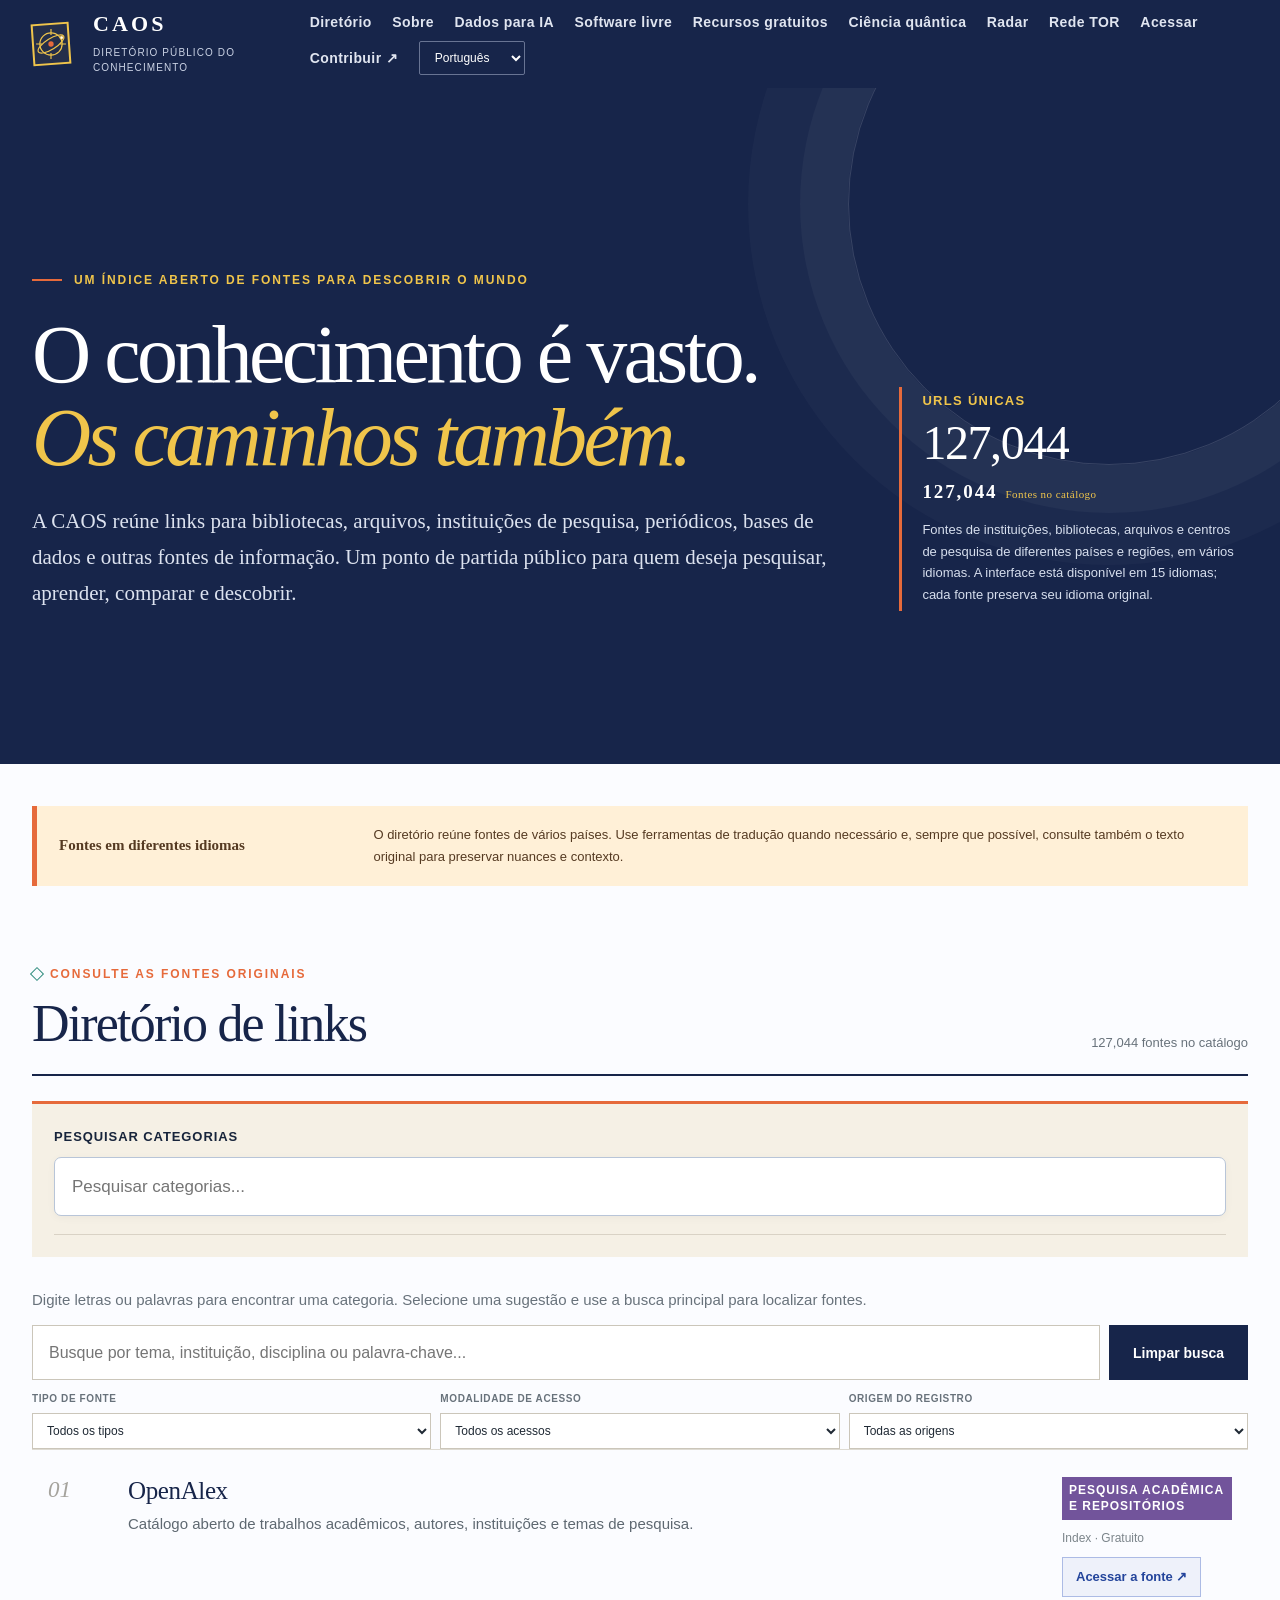
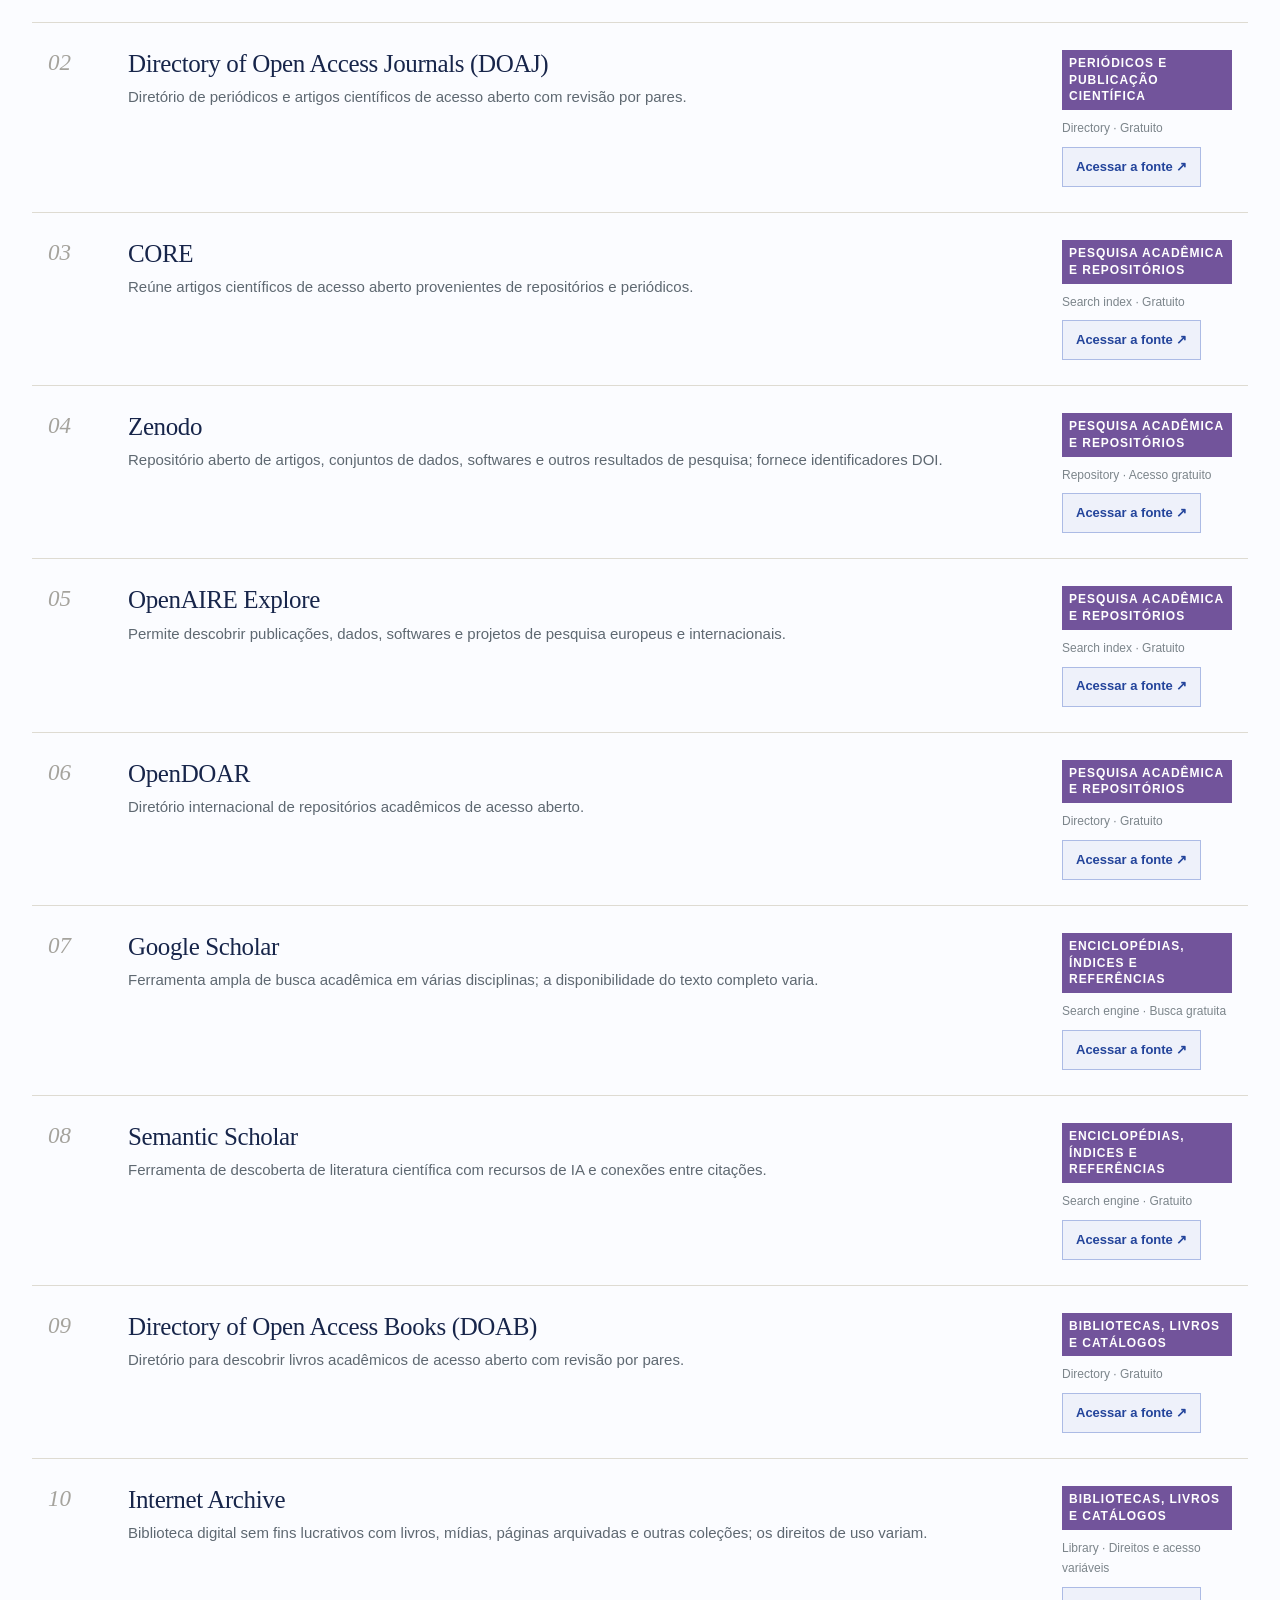
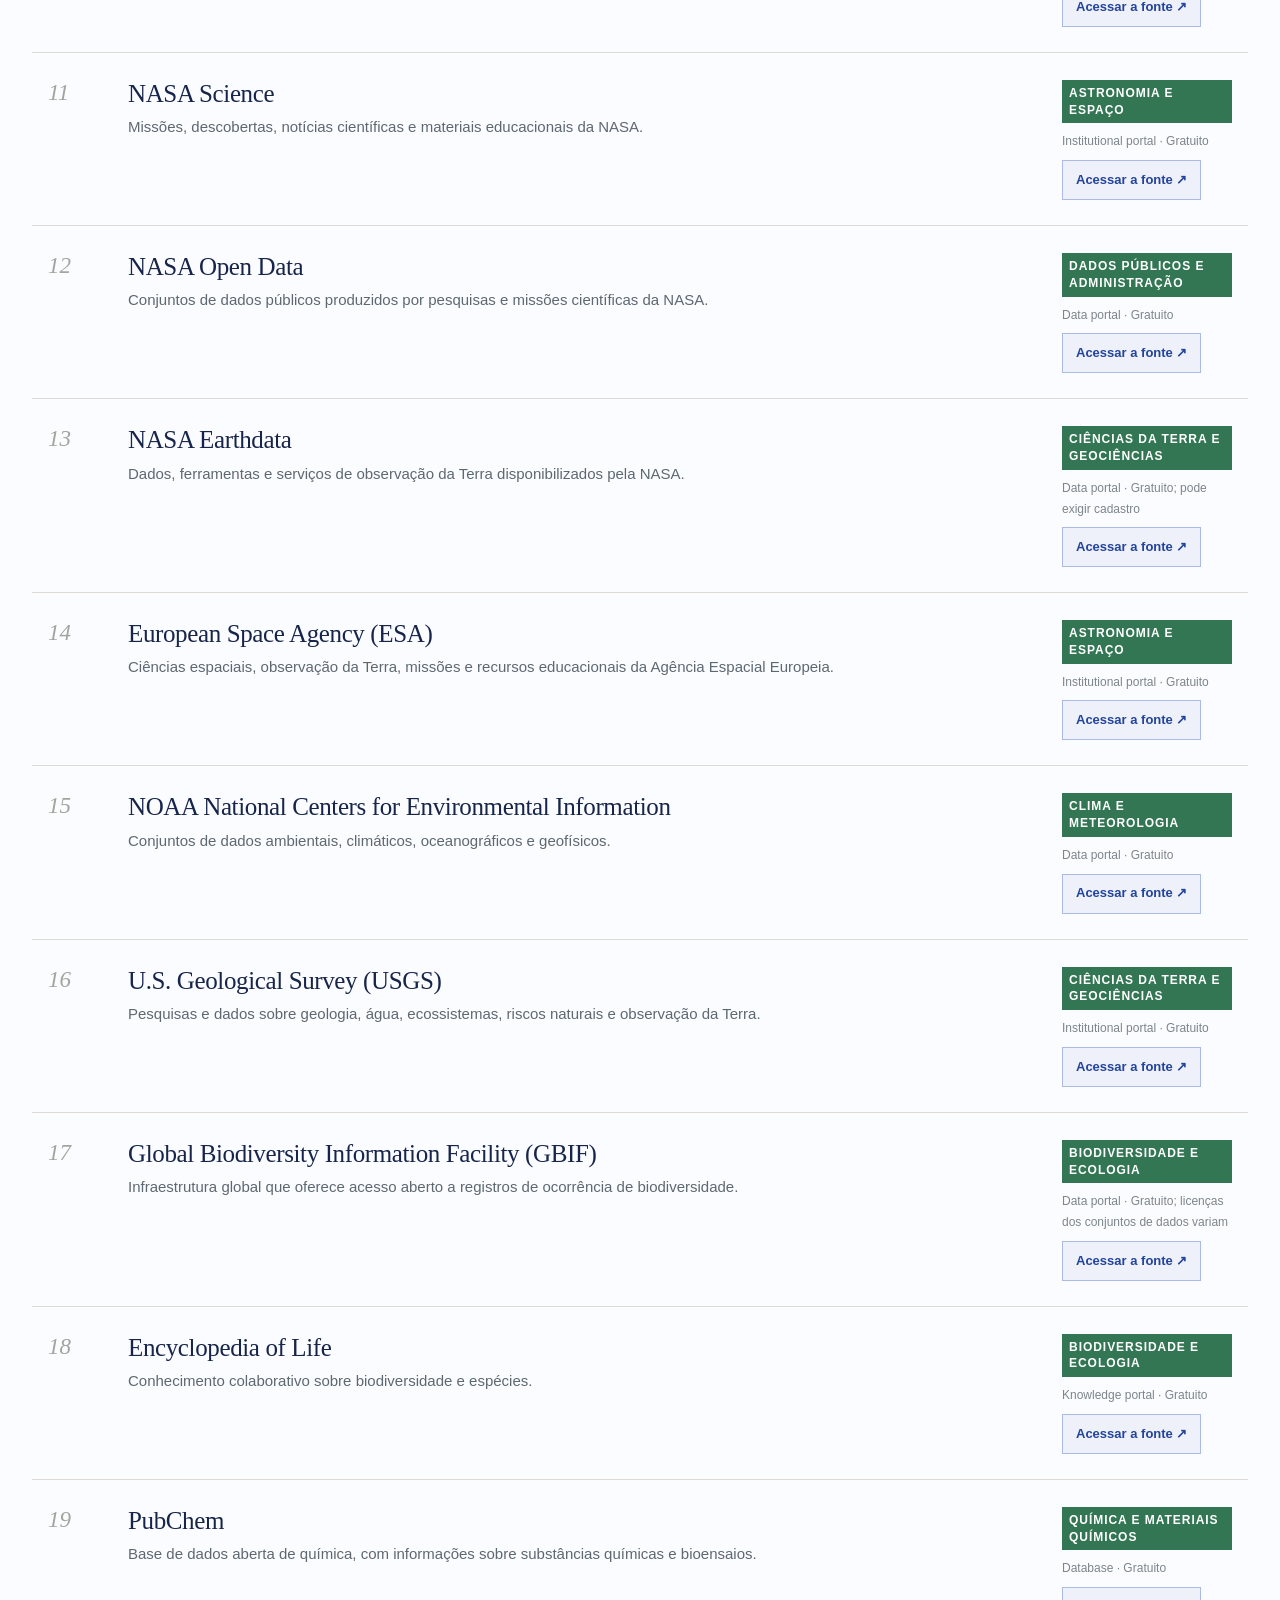
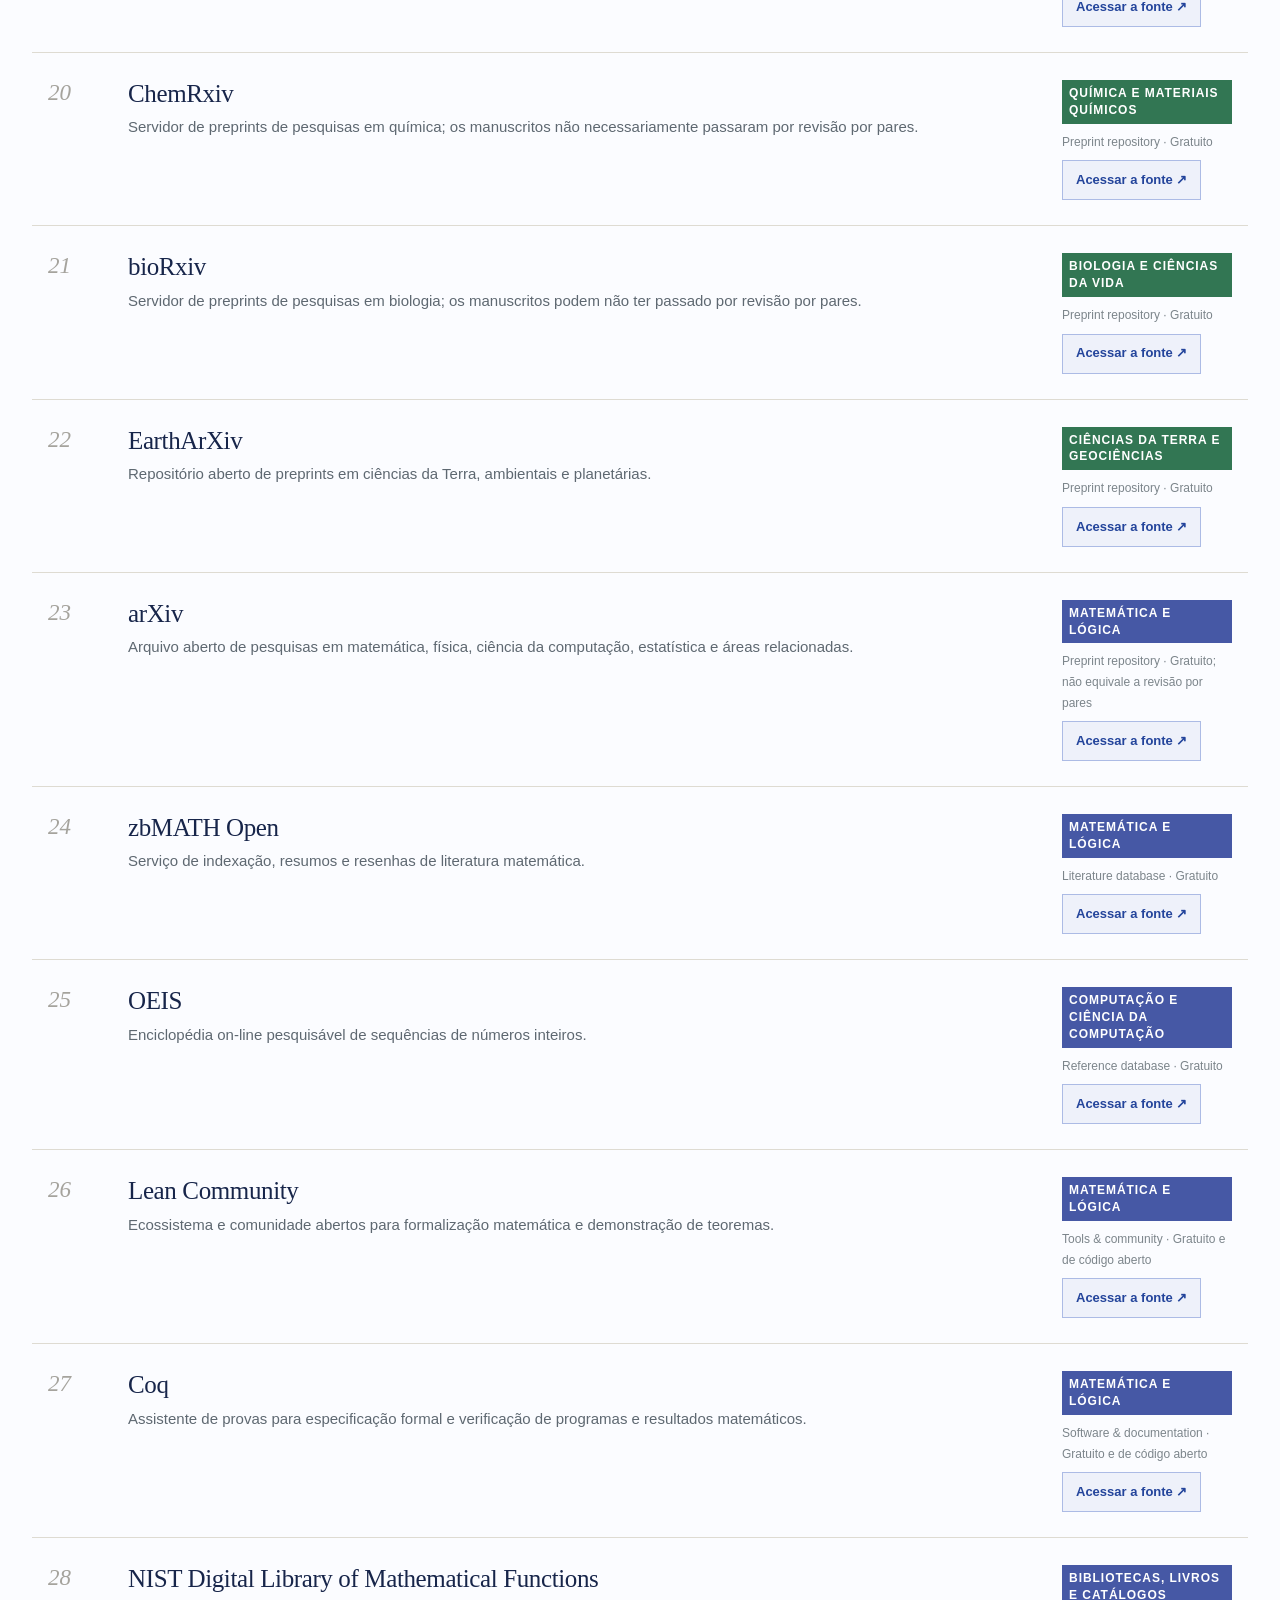
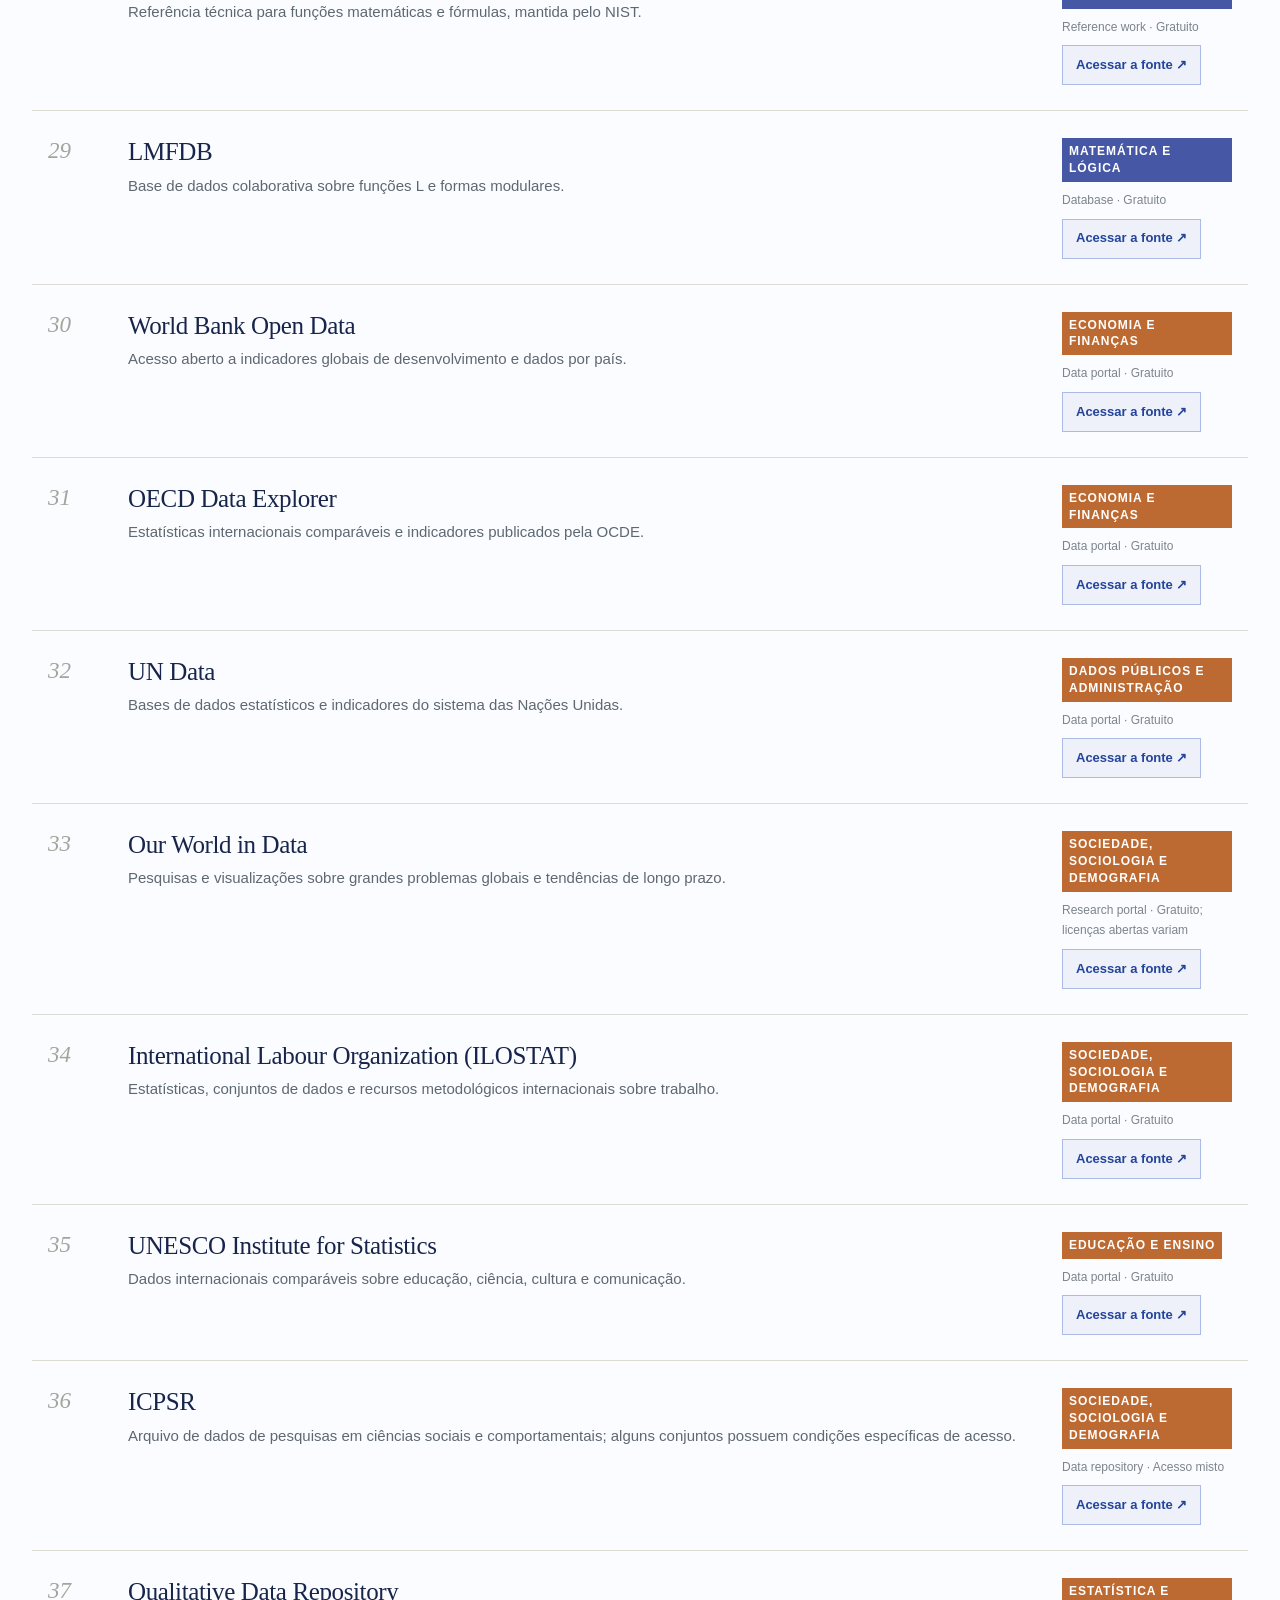
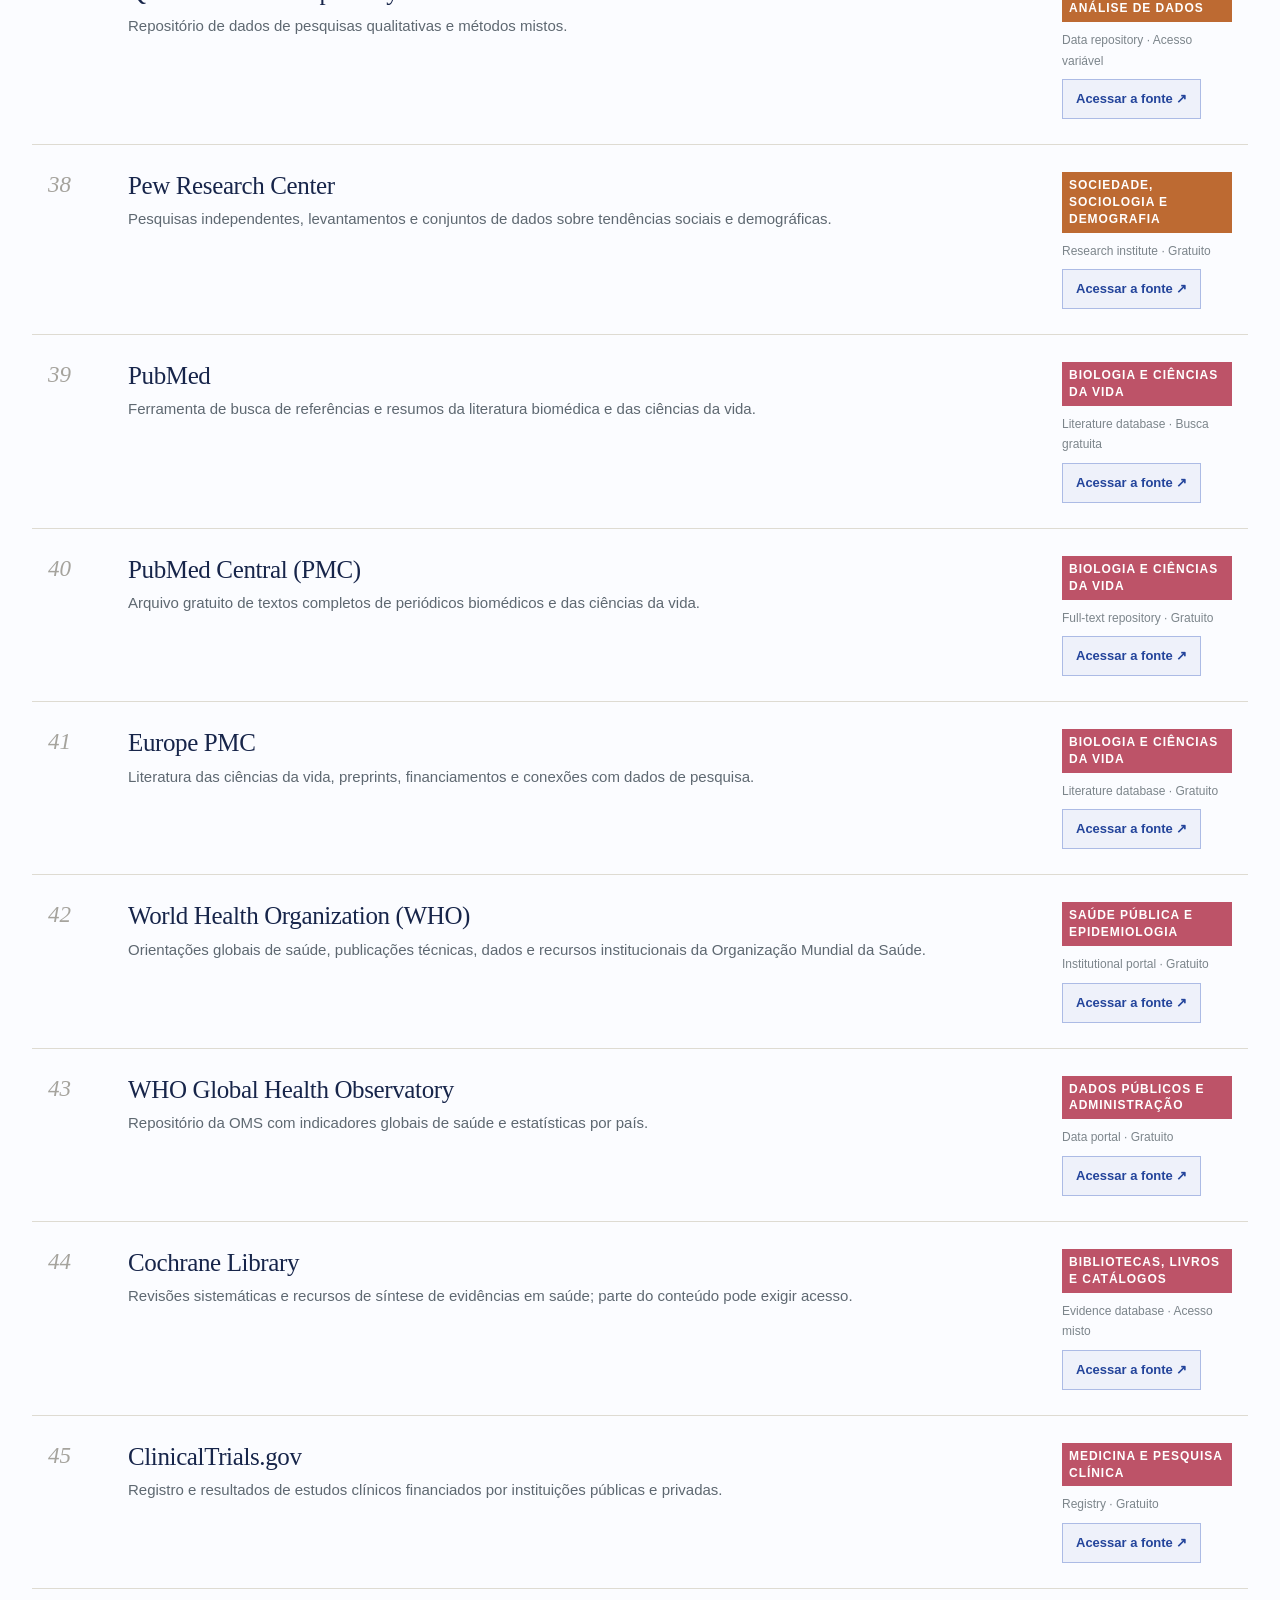
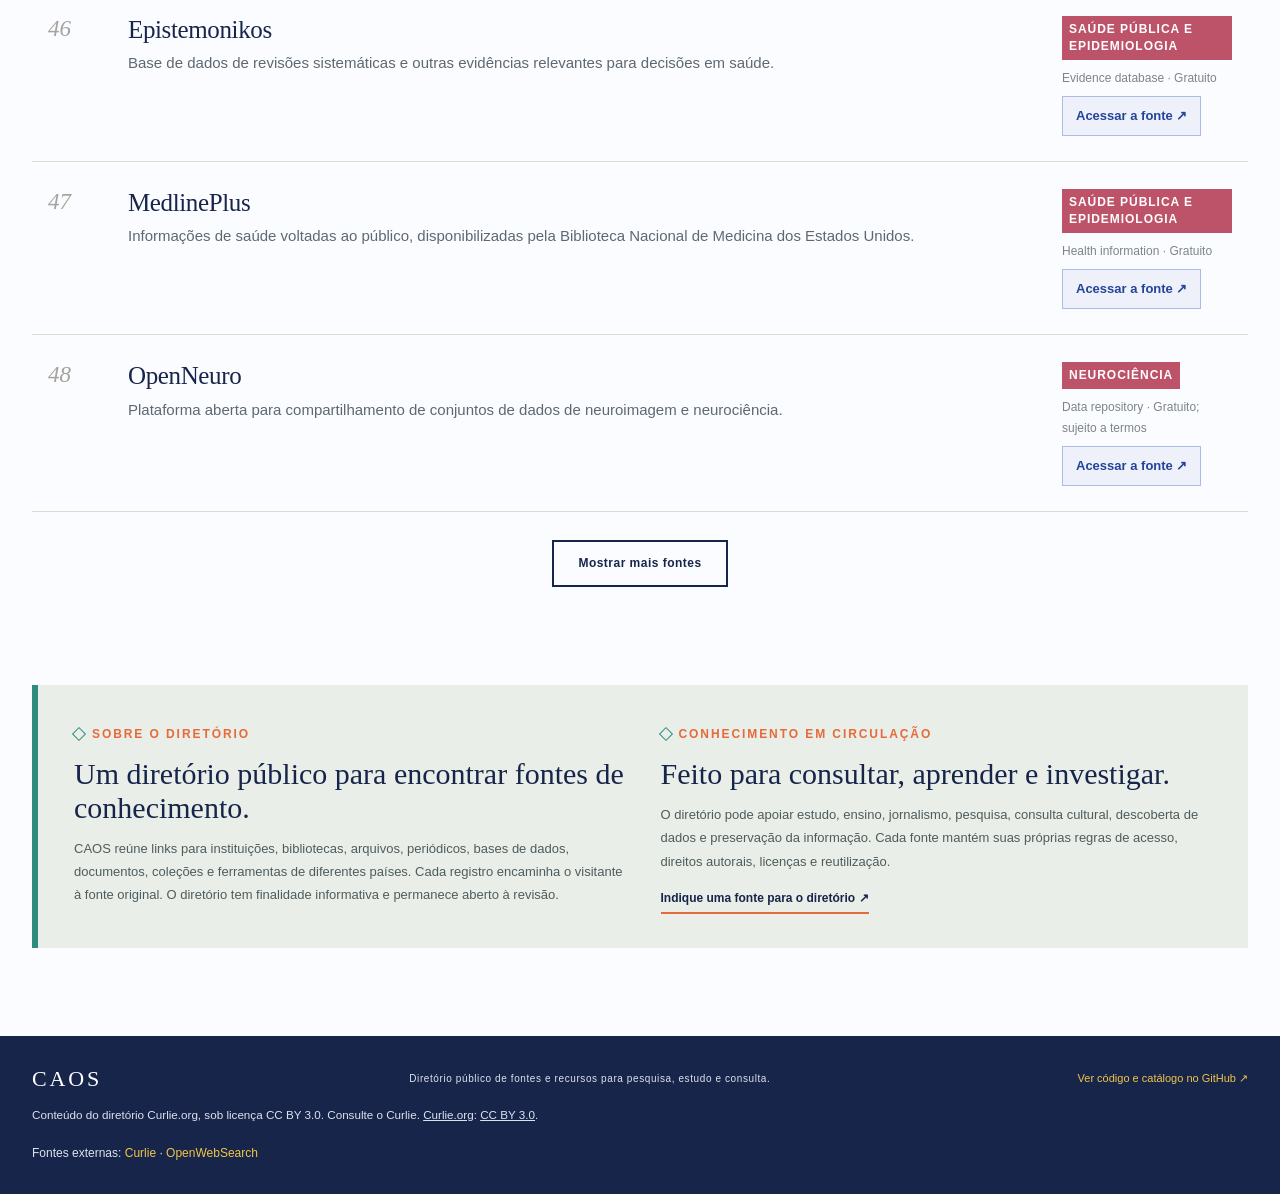
==== index.html @ accb5d11 "feat: display dynamic catalogue source count" ====
<!doctype html>
<html lang="pt-BR">
<head>
<meta charset="utf-8"><meta name="viewport" content="width=device-width,initial-scale=1">
<meta name="theme-color" content="#17254a">
<meta name="description" content="CAOS, diretório público de links para bibliotecas, arquivos, dados, pesquisas e fontes de conhecimento de todo o mundo.">
<title>CAOS, Diretório Internacional de Links</title>
<style>
:root{--navy:#17254a;--blue:#3158bd;--blue2:#5278df;--paper:#fffdf8;--cream:#f5f0e5;--ink:#202a35;--muted:#68727b;--line:#dedbd2;--orange:#e66a3b;--yellow:#f0c54b;--teal:#2e8b7d;--purple:#7661ad;--rose:#c45165;--green:#4e855e;--shadow:0 12px 32px rgba(23,37,74,.12)}
*{box-sizing:border-box}html{scroll-behavior:smooth;scroll-padding-top:88px}body{margin:0;background:var(--paper);color:var(--ink);font:16px/1.6 "Avenir Next",Avenir,"Segoe UI",sans-serif}a{color:inherit}button,input,select{font:inherit}.wrap{width:min(1220px,calc(100% - 56px));margin:auto}
.topbar{background:var(--navy);color:#fff}.topinner{min-height:76px;display:flex;align-items:center;justify-content:space-between;gap:26px}.brand{display:flex;align-items:center;gap:23px;text-decoration:none;color:white}.brandmark{width:42px;height:42px;display:grid;place-items:center;border:2px solid var(--yellow);transform:rotate(-4deg);background:rgba(240,197,75,.06)}.brandmark img{width:34px;height:34px;display:block;transform:rotate(4deg)}.brandname,.brandline{display:block}.brandname{font:700 22px/1 Georgia,serif;letter-spacing:.14em}.brandline{font-size:10px;letter-spacing:.11em;text-transform:uppercase;color:#cbd3e5;margin-top:10px}.nav{display:flex;align-items:center;gap:25px}.nav a{font-size:12px;text-decoration:none;color:#e0e5f0;letter-spacing:.03em}.nav a:hover{color:var(--yellow)}.lang{background:transparent;color:#fff;border:1px solid #687493;padding:8px 11px;font-size:12px;border-radius:2px}.lang option{color:#222}
.hero{background:var(--navy);color:#fff;position:relative;overflow:hidden}.hero:after{content:"";position:absolute;right:-90px;top:-145px;width:520px;height:520px;border:1px solid rgba(255,255,255,.14);border-radius:50%;box-shadow:0 0 0 48px rgba(255,255,255,.035),0 0 0 100px rgba(255,255,255,.025);pointer-events:none}.hero-inner{position:relative;z-index:1;padding:82px 0 76px;display:grid;grid-template-columns:minmax(0,1.4fr) minmax(250px,.6fr);gap:54px;align-items:end}.eyebrow{font-size:11px;letter-spacing:.19em;text-transform:uppercase;font-weight:700;color:var(--yellow);display:flex;align-items:center;gap:12px}.eyebrow:before{content:"";height:2px;width:30px;background:var(--orange)}h1{font:400 clamp(48px,7vw,88px)/.98 Georgia,"Times New Roman",serif;letter-spacing:-.055em;margin:22px 0 23px;max-width:790px}h1 em{color:var(--yellow);font-style:italic}.intro{font:18px/1.75 Georgia,"Times New Roman",serif;color:#dce2ef;max-width:710px;margin:0}.hero-note{border-left:3px solid var(--orange);padding:6px 0 6px 20px;color:#d6deed;font:14px/1.7 Georgia,serif;max-width:310px}.hero-note strong{display:block;color:var(--yellow);font:700 13px/1.3 "Avenir Next",sans-serif;letter-spacing:.1em;text-transform:uppercase;margin-bottom:8px}.hero-note span{font-size:30px;display:block;color:#fff;font-family:Georgia,serif;margin-bottom:2px}.hero-note .catalogue-metric{margin:12px 0 8px;display:flex;align-items:baseline;gap:8px;flex-wrap:wrap}.hero-note .catalogue-metric strong{font:700 19px/1.2 Georgia,serif;color:#fff}.hero-note .catalogue-metric small{font-size:11px;color:#f0c54b;letter-spacing:.04em}
.translation-notice{margin:0 0 12px;padding:18px 22px;background:#fff0d7;border-left:5px solid var(--orange);color:#553a22;display:grid;grid-template-columns:minmax(180px,.35fr) 1fr;gap:16px;align-items:center}.translation-notice strong{font:700 15px/1.3 Georgia,serif}.translation-notice p{margin:0;font-size:13px;line-height:1.7}@media(max-width:600px){.category-panel-inner{columns:1}.topic-button{font-size:14px;padding:9px 8px}.translation-notice{grid-template-columns:1fr;gap:6px;padding:15px}}
main{padding:0 0 72px}.introline{padding:57px 0 27px;display:flex;align-items:end;justify-content:space-between;gap:25px}.sectionlabel{color:var(--orange);font-size:10px;letter-spacing:.18em;font-weight:800;text-transform:uppercase;display:inline-flex;align-items:center;gap:8px}.sectionlabel:before{content:"";width:8px;height:8px;border:1.5px solid var(--teal);transform:rotate(45deg);display:inline-block}.sectiontitle{font:400 clamp(31px,4vw,44px)/1.08 Georgia,serif;letter-spacing:-.035em;margin:8px 0 0;color:var(--navy)}.sectioncopy{max-width:450px;color:var(--muted);font-size:13px;margin:0}
.domain-grid{display:none}.domain{min-height:152px;padding:20px 22px 19px;position:relative;overflow:hidden;text-decoration:none;color:#fff;display:flex;flex-direction:column;justify-content:space-between;transition:transform .2s,box-shadow .2s}.domain:hover{transform:translateY(-4px);box-shadow:var(--shadow)}.domain:after{content:attr(data-number);position:absolute;right:14px;bottom:-35px;font:italic 118px/.9 Georgia,serif;color:rgba(255,255,255,.12);pointer-events:none}.domain[data-domain=natural]{background:#327653}.domain[data-domain=formal]{background:#4658a5}.domain[data-domain=social]{background:#bd6a32}.domain[data-domain=health]{background:#bd5368}.domain[data-domain=engineering]{background:#287e9d}.domain[data-domain=cross]{background:#72549b}.domain-top{font-size:10px;font-weight:800;letter-spacing:.15em;opacity:.82}.domain strong{display:block;font:400 23px/1.16 Georgia,serif;max-width:270px;position:relative;z-index:1;overflow-wrap:anywhere;margin:0 0 9px}.domain small{display:block;font:11px/1.55 "Avenir Next",Avenir,"Segoe UI",sans-serif;opacity:.94;max-width:280px;position:relative;z-index:1;margin:0;overflow-wrap:anywhere}
.directory-head{margin-top:73px;padding:0 0 19px;border-bottom:2px solid var(--navy);display:flex;align-items:end;justify-content:space-between;gap:20px}.directory-head .sectiontitle{margin-bottom:2px}.directory-meta{color:var(--muted);font-size:12px;white-space:nowrap}.searchbox{margin:21px 0 26px;padding:17px 18px 14px;background:var(--cream);border-top:3px solid var(--orange)}.search-guide{margin:13px 0 12px;color:var(--muted);font-size:12px;line-height:1.6}.searchrow{display:grid;grid-template-columns:1fr auto;gap:9px}.searchrow input{width:100%;border:1px solid #cbc6ba;background:#fff;padding:13px 15px;outline:none;font-size:14px;border-radius:0}.searchrow input:focus{border-color:var(--blue);box-shadow:0 0 0 2px rgba(49,88,189,.13)}.searchrow button{border:0;background:var(--navy);color:white;padding:0 21px;font-size:12px;font-weight:700;cursor:pointer}.searchrow button:hover{background:var(--blue)}.category-control{margin-top:0;border-top:0;border-bottom:1px solid #d9d2c5;padding-bottom:8px}.category-toggle{width:100%;display:flex;align-items:center;justify-content:space-between;gap:14px;padding:12px 3px 10px;border:0;background:transparent;color:var(--navy);text-align:left;cursor:pointer}.category-toggle b{display:block;font:700 13px/1.35 "Avenir Next",sans-serif}.category-toggle small{display:block;color:var(--muted);font-size:10px;margin-top:3px}.category-chevron{font-size:23px;line-height:1;transition:transform .22s}.category-toggle[aria-expanded="true"] .category-chevron{transform:rotate(180deg)}.category-panel{display:grid;grid-template-rows:0fr;opacity:0;transition:grid-template-rows .28s ease,opacity .2s ease}.category-panel.open{grid-template-rows:1fr;opacity:1}.category-panel-inner{overflow:hidden;display:block;columns:4;column-gap:18px;padding:0 2px}.topic-all{border-bottom:1px solid #d8dce5;margin-bottom:5px;padding-bottom:10px;font-weight:800}.topic-button{display:flex;align-items:center;justify-content:space-between;gap:8px;width:100%;padding:8px 9px;margin:0 0 4px;border:0;background:transparent;color:#48515d;text-align:left;font-size:14px;line-height:1.4;cursor:pointer;border-radius:2px;break-inside:avoid}.topic-button:hover,.topic-button.active{background:#e4e9f6;color:#1f3f91}.topic-button .topic-count{font-size:11px;color:#8b9299;white-space:nowrap}.topic-button.active .topic-count{color:#3158bd}.category-panel.open .category-panel-inner{padding:10px 2px 16px}.search-match{background:#ffe08a;color:#222;border-radius:2px;padding:0 .05em;font-weight:800}.selected-category-card{margin:0 0 14px;padding:15px 18px;background:#e9edf8;border-left:4px solid var(--blue);color:var(--navy)}.selected-category-card strong{display:block;font:400 21px/1.2 Georgia,serif}.selected-category-card span{display:block;margin-top:4px;color:#59677f;font-size:11px}.resource-list{border-top:1px solid var(--line)}.resource{display:grid;grid-template-columns:52px minmax(0,1fr) 150px;gap:18px;align-items:start;padding:19px 10px;border-bottom:1px solid var(--line);transition:background .15s}.resource:hover{background:#f8f4eb}.resource-index{font:italic 20px/1 Georgia,serif;color:#a5a39d;padding-top:3px}.resource-main{min-width:0}.resource h3{font:400 21px/1.2 Georgia,serif;letter-spacing:-.015em;margin:0 0 5px;color:var(--navy)}.resource p{font-size:12px;line-height:1.65;color:#5e6871;margin:0;max-width:770px}.resource-meta{display:flex;flex-direction:column;align-items:flex-start;gap:8px;padding-top:2px}.category-tag{font-size:9px;line-height:1.4;text-transform:uppercase;letter-spacing:.08em;font-weight:800;padding:5px 7px;color:#fff;background:var(--blue)}.resource[data-category=natural] .category-tag{background:#327653}.resource[data-category=formal] .category-tag{background:#4658a5}.resource[data-category=social] .category-tag{background:#bd6a32}.resource[data-category=health] .category-tag{background:#bd5368}.resource[data-category=engineering] .category-tag{background:#287e9d}.resource[data-category=cross] .category-tag{background:#72549b}.resource-type{font-size:10px;color:#7c858b}.resource-link{display:inline-flex;align-items:center;justify-content:center;min-height:30px;width:max-content;max-width:100%;padding:6px 10px;border:1px solid rgba(49,88,189,.35);background:#eef1fa;color:#23449b;font-size:11px;line-height:1.25;font-weight:800;text-decoration:none;white-space:normal;position:relative;z-index:2}.resource-link:hover,.resource-link:focus-visible{background:var(--navy);border-color:var(--navy);color:#fff;text-decoration:none;outline:2px solid rgba(49,88,189,.22);outline-offset:2px}.empty{padding:50px 20px;text-align:center;background:var(--cream);color:var(--muted);font:18px Georgia,serif}.more-wrap{text-align:center;padding:28px 0}.more{border:2px solid var(--navy);background:transparent;color:var(--navy);padding:11px 24px;font-size:12px;font-weight:800;letter-spacing:.04em;cursor:pointer}.more:hover{background:var(--navy);color:white}
.about{margin-top:70px;background:#e9eee8;display:grid;grid-template-columns:1fr 1fr;gap:35px;padding:34px 36px;border-left:6px solid var(--teal)}.about h2{font:400 30px/1.12 Georgia,serif;color:var(--navy);margin:9px 0 12px}.about p{font-size:13px;line-height:1.8;color:#4f5c5d;margin:0}.about .accent{color:var(--orange);font-weight:800}.contribute{display:inline-block;margin-top:15px;color:var(--navy);font-size:12px;font-weight:800;text-decoration:none;border-bottom:2px solid var(--orange);padding-bottom:3px}.contribute:hover{color:var(--orange)}
footer{background:var(--navy);color:#dce2ed;padding:27px 0 34px}.foot{display:flex;justify-content:space-between;gap:20px;flex-wrap:wrap;align-items:center}.footbrand{font:22px Georgia,serif;letter-spacing:.13em;color:white}.foot small{font-size:10px;letter-spacing:.06em}.foot a{color:var(--yellow);font-size:11px;text-decoration:none}
@media(max-width:850px){.category-panel-inner{columns:2;column-gap:14px}.topinner{flex-wrap:wrap;padding:12px 0;gap:12px}.nav{width:100%;justify-content:space-between;gap:10px}.nav a{font-size:11px}.hero-inner{grid-template-columns:1fr;gap:25px;padding:65px 0}.hero-note{max-width:500px}.domain-grid{grid-template-columns:repeat(2,1fr)}.resource{grid-template-columns:38px minmax(0,1fr) 125px;gap:12px}}
@media(max-width:600px){.wrap{width:calc(100% - 32px)}.topinner{height:auto;min-height:68px;gap:10px;padding:10px 0}.brandmark{width:35px;height:35px}.brandname{font-size:19px}.brandline{font-size:8px}.nav{width:100%;gap:7px;flex-wrap:wrap;justify-content:space-between}.nav a{display:inline;font-size:10px}.lang{padding:7px 8px;font-size:11px}.hero-inner{padding:54px 0 52px}.hero:after{right:-240px;top:-100px}.intro{font-size:16px}.hero-note{font-size:13px}.introline{padding:42px 0 20px;display:block}.sectioncopy{margin-top:10px}.domain-grid{grid-template-columns:1fr 1fr;gap:8px}.domain{min-height:143px;padding:15px 13px}.domain strong{font-size:19px}.domain strong{font-size:19px}.domain small{font-size:10px;line-height:1.5}.domain:after{font-size:88px;right:6px}.directory-head{margin-top:53px;display:block}.directory-meta{margin-top:7px}.searchbox{padding:12px}.searchrow{grid-template-columns:1fr}.searchrow button{padding:11px}.filters{gap:6px}.filter{font-size:10px;padding:6px 9px}.resource{grid-template-columns:27px 1fr;gap:10px;padding:17px 2px}.resource-index{font-size:17px}.resource h3{font-size:19px}.resource p{font-size:12px}.resource-meta{grid-column:2;flex-direction:row;align-items:center;flex-wrap:wrap;gap:8px 10px;padding-top:4px}.resource-link{margin-left:auto}.about{grid-template-columns:1fr;padding:23px 20px;gap:27px;margin-top:50px}.about h2{font-size:26px}.foot{display:block}.foot small{display:block;margin:8px 0}.foot a{display:inline-block;margin-top:9px}}
@media(prefers-reduced-motion:reduce){html{scroll-behavior:auto}*,*:before,*:after{transition:none!important}}
.category-search-label{display:block;margin:4px 0 6px;color:var(--muted);font-size:11px;font-weight:800;letter-spacing:.07em;text-transform:uppercase}
.category-search-input{display:block;width:100%;margin:0 0 10px;border:1px solid #cbc6ba;background:#fff;padding:10px 12px;font-size:13px;outline:none}
.category-search-input:focus{border-color:var(--blue);box-shadow:0 0 0 2px rgba(49,88,189,.13)}
.category-panel-inner{display:block!important;max-height:420px;overflow:auto!important;padding:0 2px}
.letter-group{border-bottom:1px solid #e1ddd4;break-inside:avoid}
.letter-group summary{display:flex;align-items:center;justify-content:space-between;gap:12px;padding:10px 11px;cursor:pointer;list-style:none;color:var(--navy);font:700 15px/1.2 Georgia,serif}
.letter-group summary::-webkit-details-marker{display:none}
.letter-group summary:after{content:"+";font:400 18px/1 sans-serif;color:var(--muted)}
.letter-group[open] summary:after{content:"−"}
.letter-group summary small{margin-left:auto;color:var(--muted);font:11px/1 sans-serif}
.letter-items{padding:0 5px 8px}
.letter-items .topic-button{font-size:13px;padding:8px 9px;margin:0 0 3px}
.category-empty{padding:16px;color:var(--muted);font-size:13px}
.search-filters{display:grid;grid-template-columns:repeat(4,minmax(0,1fr));gap:9px;margin-top:10px}
.search-filters label{display:flex;flex-direction:column;gap:5px;min-width:0}
.search-filters label span{font-size:10px;color:var(--muted);font-weight:800;letter-spacing:.06em;text-transform:uppercase}
.search-filters select{width:100%;min-width:0;padding:9px 10px;border:1px solid #cbc6ba;background:#fff;color:var(--ink);font-size:12px}
.search-filters select:focus{outline:2px solid rgba(49,88,189,.2);border-color:var(--blue)}

@media(max-width:600px){.search-filters{grid-template-columns:repeat(2,minmax(0,1fr));gap:8px}}
@media(max-width:380px){.search-filters{grid-template-columns:1fr}}


.tor-section[hidden]{display:none!important}.nav a[aria-current="page"]{color:var(--yellow);text-decoration:underline;text-underline-offset:6px}.tor-section{margin:26px 0 34px;padding:26px;border:1px solid #d8d9e4;border-radius:20px;background:linear-gradient(135deg,#f5f4fb,#fffdf8)}
.tor-head{display:flex;justify-content:space-between;align-items:flex-start;gap:18px;margin-bottom:18px}
.tor-head h2{margin:0;font-size:clamp(24px,3vw,34px);line-height:1.15;color:var(--navy)}
.tor-head p{max-width:760px;margin:8px 0 0;color:var(--muted)}
.tor-grid{display:grid;grid-template-columns:repeat(3,minmax(0,1fr));gap:12px}
.tor-card{min-width:0;padding:15px;border:1px solid var(--line);border-radius:14px;background:#fff;display:flex;flex-direction:column;gap:7px}
.tor-card strong{color:var(--navy);font-size:15px}
.tor-card code{display:block;overflow-wrap:anywhere;word-break:break-word;color:#5c4c88;font-size:11px;line-height:1.5}
.tor-card p{margin:0;color:var(--muted);font-size:13px;line-height:1.45}
.tor-card a{font-size:13px;font-weight:700;color:var(--blue);overflow-wrap:anywhere}
.tor-note{margin:16px 0 0;padding:12px 14px;border-left:4px solid var(--purple);background:#fff;border-radius:8px;color:#4b4a59;font-size:13px}
@media(max-width:800px){.tor-grid{grid-template-columns:repeat(2,minmax(0,1fr))}.tor-section{padding:18px}}
@media(max-width:520px){.tor-grid{grid-template-columns:1fr}.tor-head{display:block}}

</style><link rel="stylesheet" href="./assets/caos-refresh.css">
</head>
<body>
<header class="topbar"><div class="wrap topinner"><a class="brand" href="#"><span class="brandmark"><img src="./assets/caos-mark.svg" alt="" width="34" height="34"></span><span><span class="brandname">CAOS</span><span class="brandline" data-i18n="brand">Diretório público do conhecimento</span></span></a><nav class="nav"><a href="#diretorio" data-i18n="navDirectory">Diretório</a><a href="#sobre" data-i18n="navAbout">Sobre</a><a href="./ai-data.html" id="aiNav" data-i18n="navAI">Dados para IA</a><a href="./software.html" data-i18n="navSoftware">Software livre</a><a href="./freeware.html" data-i18n="navFreeware">Recursos gratuitos</a><a href="./quantum.html" data-i18n="navQuantum">Ciência quântica</a><a href="./radar.html" data-i18n="navRadar">Radar</a><a href="#rede-tor" data-i18n="navTOR">Rede TOR</a><a href="./acesso.html" data-i18n="navAccess">Acessar</a><a href="https://github.com/carlosjuniorcj16-code/CAOS" target="_blank" rel="noopener" data-i18n="navContribute">Contribuir ↗</a><select class="lang" id="language" aria-label="Idioma"><option value="pt">Português</option><option value="en">English</option><option value="es">Español</option><option value="fr">Français</option><option value="de">Deutsch</option><option value="it">Italiano</option><option value="zh">中文</option><option value="ja">日本語</option><option value="ru">Русский</option><option value="nl">Nederlands</option><option value="pl">Polski</option><option value="ko">한국어</option><option value="ar">العربية</option><option value="hi">हिन्दी</option><option value="tr">Türkçe</option></select></nav></div></header>


<section class="hero"><div class="wrap hero-inner"><div><div class="eyebrow" data-i18n="eyebrow">Um índice aberto de fontes para descobrir o mundo</div><h1 data-i18n="headline">O conhecimento é vasto. <em>Os caminhos também.</em></h1><p class="intro" data-i18n="intro">A CAOS reúne links para bibliotecas, arquivos, instituições de pesquisa, periódicos, bases de dados e outras fontes de informação. Um ponto de partida público para quem deseja pesquisar, aprender, comparar e descobrir.</p></div><aside class="hero-note"><strong data-i18n="noteLabel">Um diretório, muitas portas</strong><span id="heroCount" aria-live="polite">—</span><div class="catalogue-metric"><strong id="catalogueCount" aria-live="polite">—</strong><small id="catalogueCountLabel">Fontes no catálogo</small></div><span id="heroNoteText">Fontes de instituições, bibliotecas, arquivos e centros de pesquisa de diferentes países e regiões, em vários idiomas. A interface está disponível em 15 idiomas; cada fonte preserva seu idioma original.</span></aside></div></section>
<main class="wrap"><aside class="translation-notice" role="note"><strong data-i18n="translationNoticeTitle">Fontes em diferentes idiomas</strong><p data-i18n="translationNoticeText">O diretório reúne fontes de vários países. Use ferramentas de tradução quando necessário e, sempre que possível, consulte também o texto original para preservar nuances e contexto.</p></aside>

<section class="tor-section" id="rede-tor" hidden aria-labelledby="torTitle">
<div class="tor-head"><div><div class="sectionlabel" data-tor-i18n="kicker">Privacidade e acesso</div><h2 id="torTitle" data-tor-i18n="title">Rede TOR</h2><p data-tor-i18n="intro">Uma coleção inicial de serviços onion publicados por seus próprios operadores ou pelo Tor Project. Os endereços .onion só abrem no Tor Browser ou em uma conexão Tor compatível.</p></div></div>
<div class="tor-grid"><article class="tor-card"><strong>Tor Project</strong><code>2gzyxa5ihm7nsggfxnu52rck2vv4rvmdlkiu3zzui5du4xyclen53wid.onion/</code><p>Portal oficial do projeto Tor e documentação sobre privacidade e rede de anonimato.</p><a href="https://2gzyxa5ihm7nsggfxnu52rck2vv4rvmdlkiu3zzui5du4xyclen53wid.onion/" target="_blank" rel="noopener noreferrer">Abrir serviço onion ↗</a><a href="https://onion.torproject.org/" target="_blank" rel="noopener noreferrer" style="font-weight:500">Fonte oficial do endereço</a></article><article class="tor-card"><strong>DuckDuckGo</strong><code>duckduckgogg42xjoc72x3sjasowoarfbgcmvfimaftt6twagswzczad.onion/</code><p>Busca na web convencional por meio de um serviço onion; não é um buscador de sites .onion.</p><a href="https://duckduckgogg42xjoc72x3sjasowoarfbgcmvfimaftt6twagswzczad.onion/" target="_blank" rel="noopener noreferrer">Abrir serviço onion ↗</a><a href="https://support.torproject.org/tor-browser/features/onion-services/" target="_blank" rel="noopener noreferrer" style="font-weight:500">Fonte oficial do endereço</a></article><article class="tor-card"><strong>BBC News</strong><code>www.bbcnewsd73hkzno2ini43t4gblxvycyac5aw4gnv7t2rccijh7745uqd.onion/</code><p>Acesso à cobertura jornalística da BBC por serviço onion.</p><a href="https://www.bbcnewsd73hkzno2ini43t4gblxvycyac5aw4gnv7t2rccijh7745uqd.onion/" target="_blank" rel="noopener noreferrer">Abrir serviço onion ↗</a><a href="https://community.torproject.org/onion-services/" target="_blank" rel="noopener noreferrer" style="font-weight:500">Fonte oficial do endereço</a></article><article class="tor-card"><strong>Deutsche Welle</strong><code>dwnewsgngmhlplxy6o2twtfgjnrnjxbegbwqx6wnotdhkzt562tszfid.onion/</code><p>Serviço onion da emissora internacional Deutsche Welle.</p><a href="https://dwnewsgngmhlplxy6o2twtfgjnrnjxbegbwqx6wnotdhkzt562tszfid.onion/" target="_blank" rel="noopener noreferrer">Abrir serviço onion ↗</a><a href="https://community.torproject.org/onion-services/" target="_blank" rel="noopener noreferrer" style="font-weight:500">Fonte oficial do endereço</a></article><article class="tor-card"><strong>Proton</strong><code>protonmailrmez3lotccipshtkleegetolb73fuirgj7r4o4vfu7ozyd.onion/</code><p>Acesso aos serviços Proton por meio da rede Tor.</p><a href="https://protonmailrmez3lotccipshtkleegetolb73fuirgj7r4o4vfu7ozyd.onion/" target="_blank" rel="noopener noreferrer">Abrir serviço onion ↗</a><a href="https://proton.me/tor" target="_blank" rel="noopener noreferrer" style="font-weight:500">Fonte oficial do endereço</a></article><article class="tor-card"><strong>EFF</strong><code>iykpqm7jiradoeezzkhj7c4b33g4hbgfwelht2evxxeicbpjy44c7ead.onion/</code><p>Espelho onion da Electronic Frontier Foundation, organização de direitos digitais.</p><a href="https://iykpqm7jiradoeezzkhj7c4b33g4hbgfwelht2evxxeicbpjy44c7ead.onion/" target="_blank" rel="noopener noreferrer">Abrir serviço onion ↗</a><a href="https://community.torproject.org/onion-services/" target="_blank" rel="noopener noreferrer" style="font-weight:500">Fonte oficial do endereço</a></article><article class="tor-card"><strong>Amnesty International</strong><code>www.amnestyl337aduwuvpf57irfl54ggtnuera45ygcxzuftwxjvvmpuzqd.onion/</code><p>Serviço onion da organização internacional de direitos humanos.</p><a href="https://www.amnestyl337aduwuvpf57irfl54ggtnuera45ygcxzuftwxjvvmpuzqd.onion/" target="_blank" rel="noopener noreferrer">Abrir serviço onion ↗</a><a href="https://community.torproject.org/onion-services/" target="_blank" rel="noopener noreferrer" style="font-weight:500">Fonte oficial do endereço</a></article><article class="tor-card"><strong>Internet Archive</strong><code>archivep75mbjunhxc6x4j5mwjmomyxb573v42baldlqu56ruil2oiad.onion/</code><p>Acesso ao arquivo digital e às coleções da Internet Archive.</p><a href="https://archivep75mbjunhxc6x4j5mwjmomyxb573v42baldlqu56ruil2oiad.onion/" target="_blank" rel="noopener noreferrer">Abrir serviço onion ↗</a><a href="https://community.torproject.org/onion-services/" target="_blank" rel="noopener noreferrer" style="font-weight:500">Fonte oficial do endereço</a></article><article class="tor-card"><strong>Riseup</strong><code>vww6ybal4bd7szmgncyruucpgfkqahzddi37ktceo3ah7ngmcopnpyyd.onion/</code><p>Serviços de comunicação e ferramentas de privacidade para comunidades e ativistas.</p><a href="https://vww6ybal4bd7szmgncyruucpgfkqahzddi37ktceo3ah7ngmcopnpyyd.onion/" target="_blank" rel="noopener noreferrer">Abrir serviço onion ↗</a><a href="https://community.torproject.org/onion-services/" target="_blank" rel="noopener noreferrer" style="font-weight:500">Fonte oficial do endereço</a></article><article class="tor-card"><strong>Brave</strong><code>brave4u7jddbv7cyviptqjc7jusxh72uik7zt6adtckl5f4nwy2v72qd.onion/</code><p>Serviço onion do navegador Brave.</p><a href="https://brave4u7jddbv7cyviptqjc7jusxh72uik7zt6adtckl5f4nwy2v72qd.onion/" target="_blank" rel="noopener noreferrer">Abrir serviço onion ↗</a><a href="https://community.torproject.org/onion-services/" target="_blank" rel="noopener noreferrer" style="font-weight:500">Fonte oficial do endereço</a></article><article class="tor-card"><strong>Reddit</strong><code>www.reddittorjg6rue252oqsxryoxengawnmo46qy4kyii5wtqnwfj4ooad.onion/</code><p>Acesso ao Reddit por um serviço onion.</p><a href="https://www.reddittorjg6rue252oqsxryoxengawnmo46qy4kyii5wtqnwfj4ooad.onion/" target="_blank" rel="noopener noreferrer">Abrir serviço onion ↗</a><a href="https://community.torproject.org/onion-services/" target="_blank" rel="noopener noreferrer" style="font-weight:500">Fonte oficial do endereço</a></article><article class="tor-card"><strong>Qubes OS</strong><code>qubesosfasa4zl44o4tws22di6kepyzfeqv3tg4e3ztknltfxqrymdad.onion/</code><p>Serviço onion do projeto Qubes OS, sistema operacional focado em isolamento e segurança.</p><a href="http://qubesosfasa4zl44o4tws22di6kepyzfeqv3tg4e3ztknltfxqrymdad.onion/" target="_blank" rel="noopener noreferrer">Abrir serviço onion ↗</a><a href="https://community.torproject.org/onion-services/" target="_blank" rel="noopener noreferrer" style="font-weight:500">Fonte oficial do endereço</a></article></div>
<p class="tor-note" data-tor-i18n="note">Segurança: endereços onion podem sair do ar ou mudar. Confira sempre o endereço na página oficial da organização; não confie em cópias encontradas em listas aleatórias. O catálogo não garante disponibilidade em tempo real.</p>
</section>

<section id="diretorio" class="directory-section"><div class="directory-head"><div><div class="sectionlabel" data-i18n="directoryKicker">Consulte as fontes originais</div><h2 class="sectiontitle" data-i18n="directoryTitle">Diretório de links</h2></div><div class="directory-meta" id="resultCount">Carregando catálogo…</div></div>
<div class="searchbox"><div class="category-control">
<label class="category-search-label" for="categorySearch" data-i18n="categorySearchLabel">Pesquisar categorias</label>
<input id="categorySearch" class="category-search-input" type="search" data-i18n-placeholder="categorySearchPlaceholder" placeholder="Pesquisar categorias..." autocomplete="off" aria-controls="categoryResults" aria-autocomplete="list">
<div class="category-results" id="categoryResults" role="listbox" aria-label="Resultados de categorias" aria-live="polite" hidden></div></div></div><div class="selected-category-card" id="selectedCategoryCard" hidden aria-live="polite"></div><p class="search-guide" data-i18n="categorySearchGuide">Selecione uma categoria e, em seguida, pesquise uma palavra-chave. “Todas as categorias” inclui todas as demais na pesquisa.</p><div class="searchrow"><input id="search" type="search" aria-label="Busque por tema, instituição, disciplina ou palavra-chave" data-i18n-placeholder="searchPlaceholder" placeholder="Busque por tema, instituição, disciplina ou palavra-chave..." autocomplete="off"><button id="clear" data-i18n="clear">Limpar busca</button></div><div class="search-filters" aria-label="Filtros de pesquisa"><label><span data-i18n="filterType">Tipo de fonte</span><select id="filterType"><option value="">Todos os tipos</option></select></label><label><span data-i18n="filterAccess">Acesso</span><select id="filterAccess"><option value="">Todos os acessos</option></select></label><label><span data-i18n="filterSource">Origem</span><select id="filterSource"><option value="">Todas as origens</option></select></label></div></div>
<div class="resource-list" id="resources" aria-live="polite"></div><div class="more-wrap"><button class="more" id="loadMore" hidden data-i18n="more">Mostrar mais fontes</button></div>
</section>
<section class="about" id="sobre"><div><div class="sectionlabel" data-i18n="aboutKicker">Sobre o diretório</div><h2 data-i18n="aboutTitle">Uma biblioteca de caminhos, não uma voz única.</h2><p data-i18n="aboutText">A CAOS é um repositório organizado de links. Não substitui as fontes que indica: aproxima o público de instituições, bibliotecas, arquivos, pesquisas, bases de dados, documentos e ferramentas mantidas por organizações de diferentes países. A seleção é informativa, aberta à revisão e não representa endosso institucional ou ideológico.</p></div><div><div class="sectionlabel" data-i18n="usesKicker">Conhecimento em circulação</div><h2 data-i18n="usesTitle">Feito para consultar, aprender e investigar.</h2><p data-i18n="usesText">O diretório pode apoiar estudo, ensino, jornalismo, pesquisa, consulta cultural, descoberta de dados e preservação da informação. Cada fonte mantém suas próprias regras de acesso, direitos autorais, licenças e reutilização.</p><a class="contribute" href="https://github.com/carlosjuniorcj16-code/CAOS/issues/new/choose" target="_blank" rel="noopener" data-i18n="suggest">Indique uma fonte para o diretório ↗</a></div></section>
</main><footer><div class="wrap foot"><span class="footbrand">CAOS</span><small data-i18n="footer">Diretório público de fontes e recursos para pesquisa, estudo e consulta.</small><a href="https://github.com/carlosjuniorcj16-code/CAOS" target="_blank" rel="noopener" data-i18n="repository">Ver código e catálogo no GitHub ↗</a></div><div class="wrap" style="padding-top:10px"><small id="curlieCredit" hidden><span data-i18n="curlieAttribution">Conteúdo do diretório</span> <a href="https://curlie.org/" target="_blank" rel="noopener">Curlie.org</a>: <a href="https://www.curlie.org/docs/en/license.html" target="_blank" rel="noopener">CC BY 3.0</a>.</small></div><div class="wrap collection-links external-directory-links" aria-label="Fontes externas"><small>Fontes externas: <a href="https://curlie.org/" target="_blank" rel="noopener noreferrer">Curlie</a> · <a href="https://openwebsearch.eu/" target="_blank" rel="noopener noreferrer">OpenWebSearch</a></small></div></footer>
<script>
const L={
pt:{brand:"Diretório público do conhecimento",navAreas:"Áreas",navDirectory:"Diretório",navReadings:"Leituras",navAbout:"Sobre",navContribute:"Contribuir ↗",eyebrow:"Um índice aberto de fontes para descobrir o mundo",headline:"O conhecimento é vasto. <em>Os caminhos também.</em>",intro:"A CAOS reúne links para bibliotecas, arquivos, instituições de pesquisa, periódicos, bases de dados e outras fontes de informação. Um ponto de partida público para quem deseja pesquisar, aprender, comparar e descobrir.",noteLabel:"Fontes para explorar",noteText:"fontes de muitos campos, países e idiomas, em constante expansão.",areasKicker:"Explore o conhecimento",areasTitle:"Explore por assunto",areasCopy:"Encontre fontes por tema específico. Abra o seletor e navegue por dezenas de assuntos.",natural:"Natureza e ambiente",formal:"Matemática e computação",social:"Sociedade e humanidades",health:"Saúde e medicina",engineering:"Tecnologia e infraestrutura",cross:"Cultura, educação e referências",naturalDesc:"Ecossistemas, matéria, clima, espaço e vida.",formalDesc:"Matemática, lógica, estatística e computação.",socialDesc:"História, direito, política, economia e sociedades.",healthDesc:"Medicina, saúde pública, biologia humana e cuidado.",engineeringDesc:"Tecnologia, energia, transportes, materiais e infraestrutura.",crossDesc:"Arte, cultura, educação, bibliotecas e fontes de referência.",directoryKicker:"Consulte as fontes originais",directoryTitle:"Diretório de links",searchPlaceholder:"Busque por tema, instituição, disciplina ou palavra-chave...",clear:"Limpar busca",all:"Todas as áreas",more:"Mostrar mais fontes",aboutKicker:"Sobre o diretório",aboutTitle:"Um diretório público para encontrar fontes de conhecimento.",aboutText:"CAOS reúne links para instituições, bibliotecas, arquivos, periódicos, bases de dados, documentos, coleções e ferramentas de diferentes países. Cada registro encaminha o visitante à fonte original. O diretório tem finalidade informativa e permanece aberto à revisão.",usesKicker:"Conhecimento em circulação",usesTitle:"Feito para consultar, aprender e investigar.",usesText:"O diretório pode apoiar estudo, ensino, jornalismo, pesquisa, consulta cultural, descoberta de dados e preservação da informação. Cada fonte mantém suas próprias regras de acesso, direitos autorais, licenças e reutilização.",suggest:"Indique uma fonte para o diretório ↗",footer:"Diretório público de fontes e recursos para pesquisa, estudo e consulta.",repository:"Ver código e catálogo no GitHub ↗",visit:"Acessar a fonte ↗",empty:"Nenhuma fonte encontrada. Experimente outros termos ou indique um link.",loading:"Carregando o diretório…",error:"Não foi possível carregar as fontes.",count:"fontes no catálogo",type:"Tipo",access:"Acesso",translationNoticeTitle:"Vai de Google Tradutor, sem dó.",translationNoticeText:"Este site reúne fontes de vários países. Use o Google Tradutor à vontade para ler páginas em outros idiomas. Se a tradução ficar esquisita, tudo bem: o importante é chegar à fonte e conferir o contexto."},
en:{brand:"Public knowledge directory",navAreas:"Fields",navDirectory:"Directory",navReadings:"Readings",navAbout:"About",navContribute:"Contribute ↗",eyebrow:"An open index of sources for exploring the world",headline:"Knowledge is vast. <em>So are the paths to it.</em>",intro:"CAOS brings together links to libraries, archives, research institutions, journals, databases and other information sources. A public starting point for anyone who wants to study, learn, compare and explore.",noteLabel:"Sources to explore",noteText:"sources from many fields, countries and languages, with new entries added over time.",areasKicker:"Explore knowledge",areasTitle:"Explore by topic",areasCopy:"Find sources by specific topic. Open the selector and browse dozens of subjects.",natural:"Nature & environment",formal:"Mathematics & computing",social:"Society & humanities",health:"Health & medicine",engineering:"Technology & infrastructure",cross:"Culture, education & reference",naturalDesc:"Ecosystems, matter, climate, space and life.",formalDesc:"Mathematics, logic, statistics and computing.",socialDesc:"History, law, politics, economics and societies.",healthDesc:"Medicine, public health, human biology and care.",engineeringDesc:"Technology, energy, transport, materials and infrastructure.",crossDesc:"Art, culture, education, libraries and reference sources.",directoryKicker:"Go to the original sources",directoryTitle:"Link directory",searchPlaceholder:"Search by topic, institution, discipline or keyword...",clear:"Clear search",all:"All fields",more:"Show more sources",aboutKicker:"About the directory",aboutTitle:"A public directory for finding sources of knowledge.",aboutText:"CAOS brings together links to institutions, libraries, archives, journals, databases, documents, collections and tools from different countries. Each entry leads to the original source. The directory is informational and open to review.",usesKicker:"Knowledge in circulation",usesTitle:"Made for reading, learning and inquiry.",usesText:"The directory supports study, education, journalism, research, cultural discovery, data exploration and information preservation. Each source sets its own access, copyright, licensing and reuse conditions.",suggest:"Suggest a source for the directory ↗",footer:"Public directory of sources and resources for research, study and reference.",repository:"View code and catalog on GitHub ↗",visit:"Visit source ↗",empty:"No sources found. Try another search or suggest a link.",loading:"Loading directory…",error:"Sources could not be loaded.",count:"sources in catalog",type:"Type",access:"Access",translationNoticeTitle:"Use Google Translate freely.",translationNoticeText:"This directory includes sources from many countries. Feel free to use Google Translate to read pages in other languages. If a sentence comes out a little strange, no worries. The important thing is to reach the source and check the context."},
es:{brand:"Directorio público del conocimiento",navAreas:"Áreas",navDirectory:"Directorio",navReadings:"Lecturas",navAbout:"Acerca de",navContribute:"Contribuir ↗",eyebrow:"Un índice abierto de fuentes para descubrir el mundo",headline:"El conocimiento es vasto. <em>También sus caminos.</em>",intro:"CAOS reúne enlaces a bibliotecas, archivos, instituciones de investigación, revistas, bases de datos y otras fuentes de información. Un punto de partida público para quien desea investigar, aprender, comparar y descubrir.",noteLabel:"Fuentes para explorar",noteText:"fuentes de muchos campos, países e idiomas, en constante expansión.",areasKicker:"Explora el conocimiento",areasTitle:"Explora por área",areasCopy:"Las categorías facilitan la navegación, pero el directorio admite fuentes de cualquier tema, sector o región.",natural:"Naturaleza y medio ambiente",formal:"Matemáticas e informática",social:"Sociedad y humanidades",health:"Salud y medicina",engineering:"Tecnología e infraestructura",cross:"Cultura, educación y referencias",naturalDesc:"Ecosistemas, materia, clima, espacio y vida.",formalDesc:"Matemáticas, lógica, estadística e informática.",socialDesc:"Historia, derecho, política, economía y sociedades.",healthDesc:"Medicina, salud pública, biología humana y cuidados.",engineeringDesc:"Tecnología, energía, transporte, materiales e infraestructura.",crossDesc:"Arte, cultura, educación, bibliotecas y fuentes de referencia.",directoryKicker:"Consulta las fuentes originales",directoryTitle:"Directorio de enlaces",searchPlaceholder:"Busca por tema, institución, disciplina o palabra clave...",clear:"Borrar búsqueda",all:"Todas las áreas",more:"Mostrar más fuentes",aboutKicker:"Acerca del directorio",aboutTitle:"Un directorio público para encontrar fuentes de conocimiento.",aboutText:"CAOS reúne enlaces a instituciones, bibliotecas, archivos, revistas, bases de datos, documentos, colecciones y herramientas de distintos países. Cada registro dirige a la fuente original. El directorio tiene fines informativos y está abierto a revisión.",usesKicker:"Conocimiento en circulación",usesTitle:"Hecho para consultar, aprender e investigar.",usesText:"El directorio puede apoyar el estudio, la enseñanza, el periodismo, la investigación, la consulta cultural, el descubrimiento de datos y la preservación de información. Cada fuente establece sus propias condiciones de acceso, derechos de autor, licencias y reutilización.",suggest:"Propón una fuente para el directorio ↗",footer:"Directorio público de fuentes y recursos para la investigación, el estudio y la consulta.",repository:"Ver código y catálogo en GitHub ↗",visit:"Visitar la fuente ↗",empty:"No se encontraron fuentes. Prueba otros términos o sugiere un enlace.",loading:"Cargando el directorio…",error:"No se pudieron cargar las fuentes.",count:"fuentes en el catálogo",type:"Tipo",access:"Acceso",translationNoticeTitle:"Usa Google Traductor sin reparos.",translationNoticeText:"Este directorio reúne fuentes de muchos países. Usa Google Traductor para leer páginas en otros idiomas. Si alguna frase queda rara, no pasa nada. Lo importante es llegar a la fuente y comprobar el contexto."},
fr:{brand:"Répertoire public des connaissances",navAreas:"Domaines",navDirectory:"Répertoire",navReadings:"Lectures",navAbout:"À propos",navContribute:"Contribuer ↗",eyebrow:"Un index ouvert de ressources pour découvrir le monde",headline:"Le savoir est vaste. <em>Ses chemins aussi.</em>",intro:"CAOS rassemble des liens vers des bibliothèques, des archives, des organismes de recherche, des revues, des bases de données et d’autres sources d’information. Un point de départ public pour étudier, apprendre, comparer et découvrir.",noteLabel:"Ressources à explorer",noteText:"ressources de nombreux domaines, pays et langues, enrichies au fil du temps.",areasKicker:"Explorer les savoirs",areasTitle:"Explorer par domaine",areasCopy:"Les catégories facilitent la navigation, mais le répertoire accueille des sources de tous les sujets, secteurs et régions.",natural:"Nature et environnement",formal:"Mathématiques et informatique",social:"Société et humanités",health:"Santé et médecine",engineering:"Technologie et infrastructures",cross:"Culture, éducation et références",naturalDesc:"Écosystèmes, matière, climat, espace et vie.",formalDesc:"Mathématiques, logique, statistique et informatique.",socialDesc:"Histoire, droit, politique, économie et sociétés.",healthDesc:"Médecine, santé publique, biologie humaine et soins.",engineeringDesc:"Technologie, énergie, transports, matériaux et infrastructures.",crossDesc:"Art, culture, éducation, bibliothèques et ressources de référence.",directoryKicker:"Consulter les sources originales",directoryTitle:"Répertoire de liens",searchPlaceholder:"Rechercher par sujet, institution, discipline ou mot-clé...",clear:"Effacer",all:"Tous les domaines",more:"Afficher plus de sources",aboutKicker:"À propos du répertoire",aboutTitle:"Un répertoire public pour trouver des sources de connaissance.",aboutText:"CAOS organise des liens vers des institutions, bibliothèques, archives, revues, recherches, bases de données, documents et outils gérés par des organisations de différents pays. Chaque notice mène à la source originale. La sélection est informative, ouverte à la révision et ne constitue pas une approbation institutionnelle ou idéologique.",usesKicker:"Le savoir en circulation",usesTitle:"Conçu pour consulter, apprendre et enquêter.",usesText:"Le répertoire peut soutenir les études, l’enseignement, le journalisme, la recherche, la découverte culturelle, l’exploration des données et la préservation de l’information. Chaque source définit ses propres conditions d’accès, de droit d’auteur, de licence et de réutilisation.",suggest:"Proposer une source ↗",footer:"Répertoire public de sources et de ressources pour la recherche, l’étude et la consultation.",repository:"Voir le code et le catalogue sur GitHub ↗",visit:"Consulter la source ↗",empty:"Aucune source trouvée. Essayez d’autres termes ou proposez un lien.",loading:"Chargement du répertoire…",error:"Impossible de charger les sources.",count:"sources dans le catalogue",type:"Type",access:"Accès",translationNoticeTitle:"Google Traduction est votre ami, sans complexe.",translationNoticeText:"Ce répertoire rassemble des sources de nombreux pays. Utilisez Google Traduction pour lire les pages dans d’autres langues. Si une phrase paraît étrange, ce n’est pas grave. L’essentiel est d’accéder à la source et d’en vérifier le contexte."},
de:{brand:"Öffentliches Wissensverzeichnis",navAreas:"Fachgebiete",navDirectory:"Verzeichnis",navReadings:"Lektüre",navAbout:"Über uns",navContribute:"Mitwirken ↗",eyebrow:"Ein offener Index von Quellen zur Erkundung der Welt",headline:"Wissen ist weit. <em>Seine Wege auch.</em>",intro:"CAOS versammelt Links zu Bibliotheken, Archiven, Forschungseinrichtungen, Zeitschriften, Datenbanken und weiteren Informationsquellen. Ein öffentlicher Ausgangspunkt für alle, die recherchieren, lernen, vergleichen und entdecken möchten.",noteLabel:"Quellen entdecken",noteText:"Quellen aus vielen Fachgebieten, Ländern und Sprachen, die laufend ergänzt werden.",areasKicker:"Wissen entdecken",areasTitle:"Nach Bereichen stöbern",areasCopy:"Die Kategorien erleichtern die Navigation; das Verzeichnis bleibt für Quellen aus allen Themen, Bereichen und Regionen offen.",natural:"Natur und Umwelt",formal:"Mathematik und Informatik",social:"Gesellschaft und Geisteswissenschaften",health:"Gesundheit und Medizin",engineering:"Technologie und Infrastruktur",cross:"Kultur, Bildung und Nachschlagewerke",naturalDesc:"Ökosysteme, Materie, Klima, Weltraum und Leben.",formalDesc:"Mathematik, Logik, Statistik und Informatik.",socialDesc:"Geschichte, Recht, Politik, Wirtschaft und Gesellschaften.",healthDesc:"Medizin, öffentliche Gesundheit, Humanbiologie und Versorgung.",engineeringDesc:"Technologie, Energie, Verkehr, Materialien und Infrastruktur.",crossDesc:"Kunst, Kultur, Bildung, Bibliotheken und Nachschlagewerke.",directoryKicker:"Zu den Originalquellen",directoryTitle:"Linkverzeichnis",searchPlaceholder:"Nach Thema, Institution, Fachgebiet oder Stichwort suchen...",clear:"Suche löschen",all:"Alle Fachgebiete",more:"Weitere Quellen anzeigen",aboutKicker:"Über CAOS",aboutTitle:"Ein öffentliches Verzeichnis für Wissensquellen.",aboutText:"CAOS ordnet Links zu Institutionen, Bibliotheken, Archiven, Zeitschriften, Forschung, Datenbanken, Dokumenten und Werkzeugen aus verschiedenen Ländern. Jeder Eintrag führt zur Originalquelle. Die Auswahl dient der Information, kann überprüft werden und bedeutet keine institutionelle oder ideologische Unterstützung.",usesKicker:"Wissen im Austausch",usesTitle:"Zum Nachschlagen, Lernen und Forschen.",usesText:"Das Verzeichnis unterstützt Lernen, Bildung, Journalismus, Forschung, kulturelle Entdeckungen, Datenrecherche und Informationsbewahrung. Jede Quelle legt ihre eigenen Zugangs-, Urheberrechts-, Lizenz- und Nutzungsbedingungen fest.",suggest:"Quelle für das Verzeichnis vorschlagen ↗",footer:"Öffentliches Verzeichnis von Quellen und Ressourcen für Forschung, Studium und Nachschlagezwecke.",repository:"Code und Katalog auf GitHub ansehen ↗",visit:"Quelle besuchen ↗",empty:"Keine Quellen gefunden. Versuchen Sie andere Begriffe oder schlagen Sie einen Link vor.",loading:"Verzeichnis wird geladen…",error:"Quellen konnten nicht geladen werden.",count:"Quellen im Verzeichnis",type:"Typ",access:"Zugang",translationNoticeTitle:"Google Übersetzer? Nur zu, ohne Scheu.",translationNoticeText:"Dieses Verzeichnis enthält Quellen aus vielen Ländern. Nutze Google Übersetzer, um Seiten in anderen Sprachen zu lesen. Wenn ein Satz etwas schräg klingt, ist das kein Problem. Wichtig ist, die Quelle aufzurufen und den Kontext zu prüfen."},
it:{brand:"Elenco pubblico della conoscenza",navAreas:"Aree",navDirectory:"Elenco",navReadings:"Letture",navAbout:"Informazioni",navContribute:"Contribuisci ↗",eyebrow:"Un indice aperto di fonti per esplorare il mondo",headline:"La conoscenza è vasta. <em>Anche i suoi percorsi.</em>",intro:"CAOS raccoglie link a biblioteche, archivi, istituti di ricerca, riviste, banche dati e altre fonti di informazione. Un punto di partenza pubblico per chi desidera studiare, imparare, confrontare e scoprire.",noteLabel:"Fonti da esplorare",noteText:"fonti di molti ambiti, paesi e lingue, con nuovi inserimenti nel tempo.",areasKicker:"Esplora la conoscenza",areasTitle:"Esplora per area",areasCopy:"Le categorie facilitano la navigazione, ma il repertorio accoglie fonti di qualsiasi argomento, settore o regione.",natural:"Natura e ambiente",formal:"Matematica e informatica",social:"Società e scienze umane",health:"Salute e medicina",engineering:"Tecnologia e infrastrutture",cross:"Cultura, istruzione e risorse",naturalDesc:"Ecosistemi, materia, clima, spazio e vita.",formalDesc:"Matematica, logica, statistica e informatica.",socialDesc:"Storia, diritto, politica, economia e società.",healthDesc:"Medicina, sanità pubblica, biologia umana e cura.",engineeringDesc:"Tecnologia, energia, trasporti, materiali e infrastrutture.",crossDesc:"Arte, cultura, istruzione, biblioteche e risorse di consultazione.",directoryKicker:"Consulta le fonti originali",directoryTitle:"Elenco di link",searchPlaceholder:"Cerca per argomento, istituzione, disciplina o parola chiave...",clear:"Cancella ricerca",all:"Tutte le aree",more:"Mostra altre fonti",aboutKicker:"Che cos’è CAOS",aboutTitle:"Un elenco pubblico di fonti per la conoscenza.",aboutText:"CAOS organizza collegamenti a istituzioni, biblioteche, archivi, riviste, ricerche, banche dati, documenti e strumenti gestiti da organizzazioni di diversi paesi. Ogni scheda conduce alla fonte originale. La selezione ha finalità informative, può essere rivista e non implica approvazione istituzionale o ideologica.",usesKicker:"Conoscenza in circolazione",usesTitle:"Per consultare, imparare e indagare.",usesText:"Il repertorio sostiene studio, istruzione, giornalismo, ricerca, scoperta culturale, esplorazione dei dati e conservazione delle informazioni. Ogni fonte stabilisce le proprie condizioni di accesso, copyright, licenza e riutilizzo.",suggest:"Suggerisci una fonte ↗",footer:"Elenco pubblico di fonti e risorse per la ricerca, lo studio e la consultazione.",repository:"Visualizza codice e catalogo su GitHub ↗",visit:"Visita la fonte ↗",empty:"Nessuna fonte trovata. Prova altri termini o suggerisci un link.",loading:"Caricamento dell’elenco…",error:"Impossibile caricare le fonti.",count:"fonti nel catalogo",type:"Tipo",access:"Accesso",translationNoticeTitle:"Usa Google Traduttore senza farti problemi.",translationNoticeText:"Questo catalogo raccoglie fonti di molti paesi. Usa Google Traduttore per leggere pagine in altre lingue. Se qualche frase suona strana, pazienza. L’importante è raggiungere la fonte e controllare il contesto."},
zh:{brand:"公共知识目录",navAreas:"知识领域",navDirectory:"链接目录",navReadings:"阅读推荐",navAbout:"关于",navContribute:"参与贡献 ↗",eyebrow:"探索世界的开放信息资源索引",headline:"知识浩瀚，<em>通往知识的道路亦然。</em>",intro:"CAOS 汇集图书馆、档案馆、研究机构、学术期刊、数据库及其他信息来源的链接，为所有希望研究、学习、比较和探索的人提供一个开放的起点。",noteLabel:"探索信息来源",noteText:"来自不同领域、国家和语言的资源，并持续增加。",areasKicker:"探索知识",areasTitle:"按领域浏览",areasCopy:"分类便于浏览，但目录欢迎来自任何主题、行业和地区的信息来源。",natural:"自然与环境",formal:"数学与计算",social:"社会与人文",health:"健康与医学",engineering:"技术与基础设施",cross:"文化、教育与参考资源",naturalDesc:"生态系统、物质、气候、太空与生命。",formalDesc:"数学、逻辑、统计学与计算。",socialDesc:"历史、法律、政治、经济与社会。",healthDesc:"医学、公共卫生、人类生物学与照护。",engineeringDesc:"技术、能源、交通、材料与基础设施。",crossDesc:"艺术、文化、教育、图书馆与参考资源。",directoryKicker:"访问原始信息来源",directoryTitle:"链接目录",searchPlaceholder:"按主题、机构、学科或关键词搜索...",clear:"清除搜索",all:"所有领域",more:"显示更多资源",aboutKicker:"关于 CAOS",aboutTitle:"面向公众的知识来源目录。",aboutText:"CAOS整理来自不同国家机构、图书馆、档案馆、学术期刊、研究项目、数据库、文献和工具的链接。每条记录都指向原始来源。目录以信息服务为目的，欢迎持续审查，不代表对任何机构或意识形态的背书。",usesKicker:"让知识自由流通",usesTitle:"为查阅、学习与研究而建。",usesText:"该目录可用于学习、教育、新闻、研究、文化探索、数据发现和信息保存。每个来源均自行规定访问、版权、许可和再利用条件。",suggest:"推荐一个资源 ↗",footer:"面向研究、学习和查阅的公共信息来源目录。",repository:"在 GitHub 查看代码与目录 ↗",visit:"访问来源 ↗",empty:"没有找到相关来源。请尝试其他关键词或推荐链接。",loading:"正在加载目录…",error:"无法加载资源。",count:"个目录资源",type:"类型",access:"访问方式",translationNoticeTitle:"放心使用 Google 翻译，不必客气。",translationNoticeText:"本目录收录了许多国家的信息来源。阅读其他语言的网页时，尽管使用 Google 翻译。译文偶尔有点奇怪也没关系，重要的是找到原始来源并结合上下文阅读。"},
ja:{brand:"公共知識ディレクトリ",navAreas:"分野",navDirectory:"リンク集",navReadings:"おすすめの読み物",navAbout:"概要",navContribute:"参加する ↗",eyebrow:"世界を知るためのオープンな情報源インデックス",headline:"知識は広大だ。<em>そこへ至る道もまた。</em>",intro:"CAOSは、図書館、アーカイブ、研究機関、学術誌、データベースなど、世界各地の情報源へのリンクを集めた公開ディレクトリです。調査し、学び、比較し、発見するための出発点を提供します。",noteLabel:"情報源を探す",noteText:"多様な分野、国、言語の情報源を収録し、継続的に追加しています。",areasKicker:"知識を探す",areasTitle:"分野から探す",areasCopy:"カテゴリーは閲覧の手がかりです。分野、業界、地域を問わず情報源を掲載します。",natural:"自然与环境",formal:"数学与计算",social:"社会与人文",health:"健康・医療",engineering:"技術・インフラ",cross:"文化・教育・参考資料",naturalDesc:"生態系、物質、気候、宇宙、生命。",formalDesc:"数学、論理、統計、コンピューティング。",socialDesc:"歴史、法、政治、経済、社会。",healthDesc:"医学、公衆衛生、人間生物学、ケア。",engineeringDesc:"技術、エネルギー、交通、材料、インフラ。",crossDesc:"芸術、文化、教育、図書館、参考資料。",directoryKicker:"一次情報源へ",directoryTitle:"リンクディレクトリ",searchPlaceholder:"テーマ、機関、分野、キーワードで検索...",clear:"検索をクリア",all:"すべての分野",more:"さらに表示",aboutKicker:"CAOSについて",aboutTitle:"知識の情報源を探すための公開ディレクトリ。",aboutText:"CAOSは、各国の機関、図書館、アーカイブ、学術誌、研究、データベース、文書、ツールへのリンクを整理しています。各項目から原典にアクセスできます。情報提供を目的としたディレクトリであり、継続的な見直しを歓迎します。特定の機関や思想を支持するものではありません。",usesKicker:"知識をつなぐ",usesTitle:"閲覧、学習、調査のために。",usesText:"このディレクトリは学習、教育、報道、研究、文化の発見、データ探索、情報保存に役立ちます。アクセス、著作権、ライセンス、再利用の条件は各情報源が定めています。",suggest:"情報源を推薦する ↗",footer:"研究、学習、調査のための公開情報源ディレクトリ。",repository:"GitHubでコードと目録を見る ↗",visit:"情報源を開く ↗",empty:"該当する情報源がありません。別の語句を試すか、リンクを推薦してください。",loading:"読み込み中…",error:"情報源を読み込めませんでした。",count:"件の情報源",type:"種類",access:"アクセス",translationNoticeTitle:"Google 翻訳は遠慮なく使ってください。",translationNoticeText:"このディレクトリには多くの国の情報源があります。他の言語のページを読むときは、Google 翻訳を気兼ねなく使ってください。訳文が少し不自然でも大丈夫。大切なのは原典にたどり着き、文脈を確認することです。"},
ru:{brand:"Открытый каталог знаний",navAreas:"Области",navDirectory:"Каталог",navReadings:"Чтение",navAbout:"О проекте",navContribute:"Участвовать ↗",eyebrow:"Открытый указатель источников для изучения мира",headline:"Знание безгранично. <em>Пути к нему тоже.</em>",intro:"CAOS собирает ссылки на библиотеки, архивы, исследовательские учреждения, научные журналы, базы данных и другие источники информации. Это открытая отправная точка для тех, кто хочет исследовать, учиться, сравнивать и открывать новое.",noteLabel:"Источники для изучения",noteText:"источников из разных областей, стран и языков; каталог постоянно пополняется.",areasKicker:"Исследуйте знания",areasTitle:"Поиск по областям",areasCopy:"Категории упрощают навигацию, но каталог открыт для источников по любым темам, отраслям и регионам.",natural:"Природа и окружающая среда",formal:"Математика и вычислительные науки",social:"Общество и гуманитарные науки",health:"Здоровье и медицина",engineering:"Технологии и инфраструктура",cross:"Культура, образование и справочные ресурсы",naturalDesc:"Экосистемы, материя, климат, космос и жизнь.",formalDesc:"Математика, логика, статистика и вычислительные науки.",socialDesc:"История, право, политика, экономика и общество.",healthDesc:"Медицина, общественное здоровье, биология человека и забота.",engineeringDesc:"Технологии, энергетика, транспорт, материалы и инфраструктура.",crossDesc:"Искусство, культура, образование, библиотеки и справочные ресурсы.",directoryKicker:"Переход к первоисточникам",directoryTitle:"Каталог ссылок",searchPlaceholder:"Поиск по теме, учреждению, дисциплине или ключевому слову...",clear:"Очистить поиск",all:"Все области",more:"Показать ещё источники",aboutKicker:"О проекте CAOS",aboutTitle:"Открытый каталог источников знаний.",aboutText:"CAOS систематизирует ссылки на учреждения, библиотеки, архивы, журналы, исследования, базы данных, документы и инструменты организаций разных стран. Каждая запись ведёт к первоисточнику. Каталог носит информационный характер, открыт для пересмотра и не означает институциональной или идеологической поддержки.",usesKicker:"Знания в движении",usesTitle:"Для чтения, обучения и исследований.",usesText:"Каталог помогает в учебе, образовании, журналистике, исследованиях, культурном поиске, изучении данных и сохранении информации. Каждая организация самостоятельно устанавливает условия доступа, авторские права, лицензии и повторное использование.",suggest:"Предложить источник ↗",footer:"Открытый каталог источников и материалов для исследований, учёбы и справок.",repository:"Код и каталог на GitHub ↗",visit:"Открыть источник ↗",empty:"Источники не найдены. Попробуйте другие слова или предложите ссылку.",loading:"Загрузка каталога…",error:"Не удалось загрузить источники.",count:"источников в каталоге",type:"Тип",access:"Доступ",translationNoticeTitle:"Смело пользуйтесь Google Переводчиком.",translationNoticeText:"В каталоге собраны источники из разных стран. Используйте Google Переводчик для чтения страниц на других языках. Если фраза звучит странно, ничего страшного. Главное, перейти к первоисточнику и проверить контекст."}
};
L.nl={"brand":"Openbare kennisgids","navAreas":"Vakgebieden","navDirectory":"Gids","navReadings":"Leestips","navAbout":"Over","navContribute":"Bijdragen ↗","eyebrow":"Een open index van bronnen om de wereld te ontdekken","headline":"Kennis is grenzeloos. <em>De wegen ernaartoe ook.</em>","intro":"CAOS verzamelt links naar bibliotheken, archieven, onderzoeksinstellingen, tijdschriften, databanken en andere informatiebronnen. Een openbaar startpunt voor iedereen die wil onderzoeken, leren, vergelijken en ontdekken.","noteLabel":"Bronnen om te verkennen","noteText":"bronnen uit uiteenlopende vakgebieden, landen en talen; de collectie groeit voortdurend.","areasKicker":"Ontdek kennis","areasTitle":"Verken op onderwerp","areasCopy":"Categorieën maken navigeren eenvoudiger; de gids staat open voor bronnen uit alle onderwerpen, sectoren en regio's.","natural":"Natuur en milieu","formal":"Wiskunde en informatica","social":"Samenleving en geesteswetenschappen","health":"Gezondheid en geneeskunde","engineering":"Technologie en infrastructuur","cross":"Cultuur, onderwijs en naslagwerken","naturalDesc":"Ecosystemen, materie, klimaat, ruimte en leven.","formalDesc":"Wiskunde, logica, statistiek en informatica.","socialDesc":"Geschiedenis, recht, politiek, economie en samenlevingen.","healthDesc":"Geneeskunde, volksgezondheid, menselijke biologie en zorg.","engineeringDesc":"Technologie, energie, vervoer, materialen en infrastructuur.","crossDesc":"Kunst, cultuur, onderwijs, bibliotheken en naslagbronnen.","directoryKicker":"Raadpleeg de oorspronkelijke bronnen","directoryTitle":"Linkgids","searchPlaceholder":"Zoek op onderwerp, instelling, discipline of trefwoord...","clear":"Zoekopdracht wissen","all":"Alle categorieën","more":"Meer bronnen tonen","aboutKicker":"Over de gids","aboutTitle":"Een openbare gids om kennisbronnen te vinden.","aboutText":"CAOS verzamelt links naar instellingen, bibliotheken, archieven, tijdschriften, databanken, documenten, collecties en hulpmiddelen uit verschillende landen. Elke vermelding verwijst naar de oorspronkelijke bron. De gids is informatief en kan worden herzien.","usesKicker":"Kennis in beweging","usesTitle":"Om te raadplegen, leren en onderzoeken.","usesText":"De gids ondersteunt studie, onderwijs, journalistiek, onderzoek, culturele ontdekking, dataonderzoek en informatiebehoud. Elke bron bepaalt zelf de toegangs-, auteursrecht-, licentie- en hergebruikvoorwaarden.","suggest":"Stel een bron voor ↗","footer":"Openbare gids met bronnen en hulpmiddelen voor onderzoek, studie en raadpleging.","repository":"Bekijk code en catalogus op GitHub ↗","visit":"Bron bezoeken ↗","empty":"Geen bronnen gevonden. Probeer andere zoektermen of stel een link voor.","loading":"De gids wordt geladen…","error":"De bronnen konden niet worden geladen.","count":"bronnen in de catalogus","type":"Type","access":"Toegang","translationNoticeTitle":"Gebruik gerust een vertaler.","translationNoticeText":"Deze gids bevat bronnen uit veel landen. Gebruik een vertaalprogramma om pagina's in andere talen te lezen. Controleer bij twijfel altijd de oorspronkelijke bron en context."};
L.pl={"brand":"Publiczny katalog wiedzy","navAreas":"Dziedziny","navDirectory":"Katalog","navReadings":"Propozycje lektur","navAbout":"O projekcie","navContribute":"Współtwórz ↗","eyebrow":"Otwarty indeks źródeł do odkrywania świata","headline":"Wiedza jest ogromna. <em>Dróg do niej również nie brakuje.</em>","intro":"CAOS gromadzi odnośniki do bibliotek, archiwów, instytucji badawczych, czasopism, baz danych i innych źródeł informacji. To publiczny punkt wyjścia dla osób, które chcą badać, uczyć się, porównywać i odkrywać.","noteLabel":"Odkrywaj źródła","noteText":"źródeł z wielu dziedzin, krajów i języków; katalog stale się rozwija.","areasKicker":"Odkrywaj wiedzę","areasTitle":"Przeglądaj według tematu","areasCopy":"Kategorie ułatwiają nawigację, ale katalog pozostaje otwarty na źródła z dowolnych tematów, sektorów i regionów.","natural":"Przyroda i środowisko","formal":"Matematyka i informatyka","social":"Społeczeństwo i nauki humanistyczne","health":"Zdrowie i medycyna","engineering":"Technologia i infrastruktura","cross":"Kultura, edukacja i źródła informacyjne","naturalDesc":"Ekosystemy, materia, klimat, kosmos i życie.","formalDesc":"Matematyka, logika, statystyka i informatyka.","socialDesc":"Historia, prawo, polityka, ekonomia i społeczeństwa.","healthDesc":"Medycyna, zdrowie publiczne, biologia człowieka i opieka.","engineeringDesc":"Technologia, energia, transport, materiały i infrastruktura.","crossDesc":"Sztuka, kultura, edukacja, biblioteki i źródła informacyjne.","directoryKicker":"Korzystaj z oryginalnych źródeł","directoryTitle":"Katalog odnośników","searchPlaceholder":"Szukaj według tematu, instytucji, dyscypliny lub słowa kluczowego...","clear":"Wyczyść wyszukiwanie","all":"Wszystkie kategorie","more":"Pokaż więcej źródeł","aboutKicker":"O katalogu","aboutTitle":"Publiczny katalog źródeł wiedzy.","aboutText":"CAOS gromadzi odnośniki do instytucji, bibliotek, archiwów, czasopism, baz danych, dokumentów, kolekcji i narzędzi z różnych krajów. Każdy wpis prowadzi do oryginalnego źródła. Katalog ma charakter informacyjny i podlega weryfikacji.","usesKicker":"Wiedza w obiegu","usesTitle":"Do poznawania, nauki i badań.","usesText":"Katalog wspiera naukę, edukację, dziennikarstwo, badania, odkrywanie kultury, analizę danych i ochronę informacji. Każde źródło samodzielnie określa warunki dostępu, prawa autorskie, licencje i ponownego wykorzystania.","suggest":"Zaproponuj źródło ↗","footer":"Publiczny katalog źródeł i zasobów do badań, nauki i konsultacji.","repository":"Zobacz kod i katalog na GitHub ↗","visit":"Odwiedź źródło ↗","empty":"Nie znaleziono źródeł. Spróbuj innych haseł lub zaproponuj odnośnik.","loading":"Ładowanie katalogu…","error":"Nie udało się załadować źródeł.","count":"źródeł w katalogu","type":"Typ","access":"Dostęp","translationNoticeTitle":"Korzystaj ze swobody tłumaczenia.","translationNoticeText":"Katalog obejmuje źródła z wielu krajów. Korzystaj z tłumaczeń, aby czytać strony w innych językach. W razie wątpliwości sprawdź oryginalne źródło i kontekst."};
L.ko={"brand":"공개 지식 디렉터리","navAreas":"분야","navDirectory":"디렉터리","navReadings":"추천 읽을거리","navAbout":"소개","navContribute":"기여하기 ↗","eyebrow":"세상을 탐색하는 개방형 정보 자료 색인","headline":"지식은 광대합니다. <em>지식으로 가는 길도 그렇습니다.</em>","intro":"CAOS는 도서관, 기록관, 연구기관, 학술지, 데이터베이스 및 다양한 정보 출처의 링크를 모읍니다. 연구하고 배우고 비교하고 발견하려는 모든 사람을 위한 공개 출발점입니다.","noteLabel":"탐색할 자료","noteText":"다양한 분야와 국가, 언어의 자료를 지속적으로 추가합니다.","areasKicker":"지식 탐색","areasTitle":"주제별로 둘러보기","areasCopy":"분류는 탐색을 돕지만, 디렉터리는 모든 주제와 분야, 지역의 자료에 열려 있습니다.","natural":"자연과 환경","formal":"수학과 컴퓨터 과학","social":"사회와 인문학","health":"건강과 의학","engineering":"기술과 인프라","cross":"문화, 교육 및 참고 자료","naturalDesc":"생태계, 물질, 기후, 우주와 생명.","formalDesc":"수학, 논리학, 통계학과 컴퓨터 과학.","socialDesc":"역사, 법률, 정치, 경제와 사회.","healthDesc":"의학, 공중보건, 인간 생물학과 돌봄.","engineeringDesc":"기술, 에너지, 교통, 재료와 인프라.","crossDesc":"예술, 문화, 교육, 도서관 및 참고 자료.","directoryKicker":"원본 자료 확인","directoryTitle":"링크 디렉터리","searchPlaceholder":"주제, 기관, 학문 분야 또는 키워드로 검색...","clear":"검색 지우기","all":"모든 분야","more":"자료 더 보기","aboutKicker":"디렉터리 소개","aboutTitle":"지식 자료를 찾기 위한 공개 디렉터리.","aboutText":"CAOS는 여러 국가의 기관, 도서관, 기록관, 학술지, 데이터베이스, 문서, 컬렉션 및 도구로 연결되는 링크를 정리합니다. 각 항목은 원본 자료로 연결됩니다. 이 디렉터리는 정보 제공을 목적으로 하며 검토와 수정이 가능합니다.","usesKicker":"지식의 순환","usesTitle":"열람, 학습 및 탐구를 위해.","usesText":"이 디렉터리는 학습, 교육, 저널리즘, 연구, 문화 탐색, 데이터 조사 및 정보 보존에 활용할 수 있습니다. 각 자료의 접근, 저작권, 라이선스 및 재사용 조건은 해당 제공자가 정합니다.","suggest":"자료 제안하기 ↗","footer":"연구, 학습 및 참고를 위한 공개 자료 디렉터리.","repository":"GitHub에서 코드와 카탈로그 보기 ↗","visit":"자료 방문 ↗","empty":"자료를 찾을 수 없습니다. 다른 검색어를 사용하거나 링크를 제안해 주세요.","loading":"디렉터리 불러오는 중…","error":"자료를 불러오지 못했습니다.","count":"카탈로그 자료 수","type":"유형","access":"접근","translationNoticeTitle":"필요하면 번역 도구를 활용하세요.","translationNoticeText":"이 디렉터리에는 여러 국가의 자료가 포함되어 있습니다. 다른 언어의 페이지를 읽을 때 번역 도구를 활용하되, 중요한 내용은 원본 자료와 맥락을 확인하세요."};
L.ar={"brand":"دليل المعرفة المفتوح","navAreas":"المجالات","navDirectory":"الدليل","navReadings":"مقترحات القراءة","navAbout":"حول المشروع","navContribute":"ساهم ↗","eyebrow":"فهرس مفتوح للمصادر لاكتشاف العالم","headline":"المعرفة واسعة. <em>وطرق الوصول إليها كذلك.</em>","intro":"يجمع CAOS روابط المكتبات والأرشيفات ومؤسسات البحث والدوريات وقواعد البيانات وغيرها من مصادر المعلومات. نقطة انطلاق عامة لكل من يرغب في البحث والتعلم والمقارنة والاكتشاف.","noteLabel":"مصادر للاستكشاف","noteText":"مصادر من مجالات وبلدان ولغات متعددة، مع توسع مستمر.","areasKicker":"استكشف المعرفة","areasTitle":"تصفح حسب الموضوع","areasCopy":"تسهّل الفئات عملية التصفح، ويظل الدليل مفتوحًا لمصادر جميع الموضوعات والقطاعات والمناطق.","natural":"الطبيعة والبيئة","formal":"الرياضيات والحوسبة","social":"المجتمع والعلوم الإنسانية","health":"الصحة والطب","engineering":"التكنولوجيا والبنية التحتية","cross":"الثقافة والتعليم والمراجع","naturalDesc":"النظم البيئية والمادة والمناخ والفضاء والحياة.","formalDesc":"الرياضيات والمنطق والإحصاء والحوسبة.","socialDesc":"التاريخ والقانون والسياسة والاقتصاد والمجتمعات.","healthDesc":"الطب والصحة العامة وعلم الأحياء البشري والرعاية.","engineeringDesc":"التكنولوجيا والطاقة والنقل والمواد والبنية التحتية.","crossDesc":"الفنون والثقافة والتعليم والمكتبات والمراجع.","directoryKicker":"انتقل إلى المصادر الأصلية","directoryTitle":"دليل الروابط","searchPlaceholder":"ابحث حسب الموضوع أو المؤسسة أو التخصص أو الكلمة المفتاحية...","clear":"مسح البحث","all":"كل المجالات","more":"عرض المزيد من المصادر","aboutKicker":"حول الدليل","aboutTitle":"دليل عام للعثور على مصادر المعرفة.","aboutText":"يجمع CAOS روابط المؤسسات والمكتبات والأرشيفات والدوريات وقواعد البيانات والوثائق والمجموعات والأدوات من بلدان مختلفة. يقود كل سجل إلى المصدر الأصلي. الغرض من الدليل معلوماتي وهو مفتوح للمراجعة.","usesKicker":"المعرفة المتداولة","usesTitle":"للاطلاع والتعلم والبحث.","usesText":"يمكن أن يدعم الدليل الدراسة والتعليم والصحافة والبحث والاكتشاف الثقافي واستكشاف البيانات وحفظ المعلومات. يحدد كل مصدر شروط الوصول وحقوق النشر والتراخيص وإعادة الاستخدام الخاصة به.","suggest":"اقترح مصدرًا للدليل ↗","footer":"دليل عام للمصادر والموارد للبحث والدراسة والاطلاع.","repository":"عرض الشيفرة والكتالوج على GitHub ↗","visit":"زيارة المصدر ↗","empty":"لم يتم العثور على مصادر. جرّب كلمات أخرى أو اقترح رابطًا.","loading":"جارٍ تحميل الدليل…","error":"تعذر تحميل المصادر.","count":"مصدرًا في الدليل","type":"النوع","access":"الوصول","translationNoticeTitle":"استخدم أدوات الترجمة عند الحاجة.","translationNoticeText":"يضم هذا الدليل مصادر من بلدان كثيرة. استخدم أدوات الترجمة لقراءة الصفحات بلغات أخرى، وتحقق دائمًا من المصدر الأصلي والسياق عند الحاجة."};
L.hi={"brand":"सार्वजनिक ज्ञान निर्देशिका","navAreas":"विषय क्षेत्र","navDirectory":"निर्देशिका","navReadings":"पढ़ने के सुझाव","navAbout":"परिचय","navContribute":"योगदान दें ↗","eyebrow":"दुनिया को जानने के लिए खुला स्रोत-सूचकांक","headline":"ज्ञान विशाल है। <em>उस तक पहुँचने के रास्ते भी।</em>","intro":"CAOS पुस्तकालयों, अभिलेखागारों, शोध संस्थानों, पत्रिकाओं, डेटाबेस और अन्य सूचना स्रोतों के लिंक एकत्र करता है। शोध, सीखने, तुलना और खोज के इच्छुक सभी लोगों के लिए यह एक सार्वजनिक शुरुआती मंच है।","noteLabel":"खोजने योग्य स्रोत","noteText":"कई विषयों, देशों और भाषाओं के स्रोत; संग्रह लगातार बढ़ रहा है।","areasKicker":"ज्ञान की खोज करें","areasTitle":"विषय के अनुसार देखें","areasCopy":"श्रेणियाँ नेविगेशन आसान बनाती हैं, लेकिन यह निर्देशिका सभी विषयों, क्षेत्रों और स्थानों के स्रोतों के लिए खुली है।","natural":"प्रकृति और पर्यावरण","formal":"गणित और कंप्यूटिंग","social":"समाज और मानविकी","health":"स्वास्थ्य और चिकित्सा","engineering":"प्रौद्योगिकी और बुनियादी ढाँचा","cross":"संस्कृति, शिक्षा और संदर्भ","naturalDesc":"पारिस्थितिकी तंत्र, पदार्थ, जलवायु, अंतरिक्ष और जीवन।","formalDesc":"गणित, तर्कशास्त्र, सांख्यिकी और कंप्यूटिंग।","socialDesc":"इतिहास, कानून, राजनीति, अर्थव्यवस्था और समाज।","healthDesc":"चिकित्सा, सार्वजनिक स्वास्थ्य, मानव जीवविज्ञान और देखभाल।","engineeringDesc":"प्रौद्योगिकी, ऊर्जा, परिवहन, सामग्री और बुनियादी ढाँचा।","crossDesc":"कला, संस्कृति, शिक्षा, पुस्तकालय और संदर्भ स्रोत।","directoryKicker":"मूल स्रोत देखें","directoryTitle":"लिंक निर्देशिका","searchPlaceholder":"विषय, संस्था, अनुशासन या कीवर्ड से खोजें...","clear":"खोज साफ़ करें","all":"सभी क्षेत्र","more":"और स्रोत दिखाएँ","aboutKicker":"निर्देशिका के बारे में","aboutTitle":"ज्ञान स्रोत खोजने के लिए सार्वजनिक निर्देशिका।","aboutText":"CAOS विभिन्न देशों के संस्थानों, पुस्तकालयों, अभिलेखागारों, पत्रिकाओं, डेटाबेस, दस्तावेज़ों, संग्रहों और उपकरणों के लिंक व्यवस्थित करता है। प्रत्येक प्रविष्टि मूल स्रोत तक ले जाती है। निर्देशिका का उद्देश्य जानकारी देना है और इसकी समीक्षा की जा सकती है।","usesKicker":"ज्ञान का प्रसार","usesTitle":"पढ़ने, सीखने और जाँच-पड़ताल के लिए।","usesText":"यह निर्देशिका अध्ययन, शिक्षण, पत्रकारिता, शोध, सांस्कृतिक खोज, डेटा अन्वेषण और सूचना संरक्षण में सहायक हो सकती है। प्रत्येक स्रोत अपनी पहुँच, कॉपीराइट, लाइसेंस और पुनः उपयोग की शर्तें स्वयं तय करता है।","suggest":"कोई स्रोत सुझाएँ ↗","footer":"शोध, अध्ययन और संदर्भ के लिए सार्वजनिक स्रोत एवं संसाधन निर्देशिका।","repository":"GitHub पर कोड और कैटलॉग देखें ↗","visit":"स्रोत खोलें ↗","empty":"कोई स्रोत नहीं मिला। अन्य शब्द आज़माएँ या लिंक सुझाएँ।","loading":"निर्देशिका लोड हो रही है…","error":"स्रोत लोड नहीं हो सके।","count":"कैटलॉग में स्रोत","type":"प्रकार","access":"पहुँच","translationNoticeTitle":"ज़रूरत पड़ने पर अनुवाद का उपयोग करें।","translationNoticeText":"इस निर्देशिका में कई देशों के स्रोत हैं। दूसरी भाषाओं के पृष्ठ पढ़ने के लिए अनुवाद उपकरण उपयोग करें और महत्वपूर्ण जानकारी के लिए मूल स्रोत तथा संदर्भ जाँचें।"};
L.tr={"brand":"Açık Bilgi Rehberi","navAreas":"Alanlar","navDirectory":"Dizin","navReadings":"Okuma önerileri","navAbout":"Hakkında","navContribute":"Katkıda bulun ↗","eyebrow":"Dünyayı keşfetmek için açık kaynak dizini","headline":"Bilgi sonsuzdur. <em>Ona giden yollar da öyle.</em>","intro":"CAOS; kütüphanelere, arşivlere, araştırma kurumlarına, dergilere, veri tabanlarına ve diğer bilgi kaynaklarına bağlantılar sunar. Araştırmak, öğrenmek, karşılaştırmak ve keşfetmek isteyen herkes için açık bir başlangıç noktasıdır.","noteLabel":"Keşfedilecek kaynaklar","noteText":"Farklı alanlardan, ülkelerden ve dillerden kaynaklar; katalog sürekli genişliyor.","areasKicker":"Bilgiyi keşfet","areasTitle":"Konuya göre keşfet","areasCopy":"Kategoriler gezinmeyi kolaylaştırır; dizin tüm konulardan, sektörlerden ve bölgelerden kaynaklara açıktır.","natural":"Doğa ve çevre","formal":"Matematik ve bilişim","social":"Toplum ve beşerî bilimler","health":"Sağlık ve tıp","engineering":"Teknoloji ve altyapı","cross":"Kültür, eğitim ve başvuru kaynakları","naturalDesc":"Ekosistemler, madde, iklim, uzay ve yaşam.","formalDesc":"Matematik, mantık, istatistik ve bilişim.","socialDesc":"Tarih, hukuk, siyaset, ekonomi ve toplumlar.","healthDesc":"Tıp, halk sağlığı, insan biyolojisi ve bakım.","engineeringDesc":"Teknoloji, enerji, ulaşım, malzemeler ve altyapı.","crossDesc":"Sanat, kültür, eğitim, kütüphaneler ve başvuru kaynakları.","directoryKicker":"Birincil kaynaklara ulaşın","directoryTitle":"Bağlantı dizini","searchPlaceholder":"Konu, kurum, disiplin veya anahtar kelimeyle arayın...","clear":"Aramayı temizle","all":"Tüm kategoriler","more":"Daha fazla kaynak göster","aboutKicker":"Dizin hakkında","aboutTitle":"Bilgi kaynaklarını bulmak için açık bir dizin.","aboutText":"CAOS, farklı ülkelerdeki kurumlara, kütüphanelere, arşivlere, dergilere, veri tabanlarına, belgelere, koleksiyonlara ve araçlara bağlantılar sunar. Her kayıt özgün kaynağa yönlendirir. Dizin bilgilendirme amaçlıdır ve gözden geçirilmeye açıktır.","usesKicker":"Bilginin dolaşımı","usesTitle":"Başvurmak, öğrenmek ve araştırmak için.","usesText":"Dizin; eğitim, öğretim, gazetecilik, araştırma, kültürel keşif, veri inceleme ve bilgi koruma çalışmalarını destekleyebilir. Her kaynak erişim, telif hakkı, lisans ve yeniden kullanım koşullarını kendisi belirler.","suggest":"Dizin için kaynak öner ↗","footer":"Araştırma, öğrenme ve başvuru için açık kaynak ve kaynakça dizini.","repository":"GitHub'da kodu ve kataloğu görüntüle ↗","visit":"Kaynağı ziyaret et ↗","empty":"Kaynak bulunamadı. Başka terimler deneyin veya bağlantı önerin.","loading":"Dizin yükleniyor…","error":"Kaynaklar yüklenemedi.","count":"katalogdaki kaynak","type":"Tür","access":"Erişim","translationNoticeTitle":"Gerekirse çeviri araçlarını kullanın.","translationNoticeText":"Bu dizin birçok ülkeden kaynak içerir. Başka dillerdeki sayfaları okumak için çeviri araçlarından yararlanın; önemli bilgilerde özgün kaynağı ve bağlamı kontrol edin."};

const EXTRA_LABELS={"pt":{"allCategories":"Todas as categorias","browseCategories":"Explorar categorias","categoriesAvailable":"categorias disponíveis","siteTitle":"CAOS: Diretório Internacional de Conhecimento","metaDescription":"Diretório internacional de fontes, instituições, bibliotecas, arquivos, dados e recursos de conhecimento.","languageLabel":"Selecionar idioma","translationNoticeTitle":"Conteúdo no idioma escolhido","translationNoticeText":"A interface e as descrições das fontes são apresentadas no idioma selecionado sempre que houver tradução editorial disponível. Nomes oficiais e títulos próprios são preservados."},"en":{"allCategories":"All categories","browseCategories":"Browse categories","categoriesAvailable":"categories available","siteTitle":"CAOS: International Knowledge Directory","metaDescription":"International directory of knowledge sources, institutions, libraries, archives, data and research resources.","languageLabel":"Select language","translationNoticeTitle":"Content in your selected language","translationNoticeText":"The interface and source descriptions are displayed in the selected language when an editorial translation is available. Official names and proper titles are preserved."},"es":{"allCategories":"Todas las categorías","browseCategories":"Explorar categorías","categoriesAvailable":"categorías disponibles","siteTitle":"CAOS: Directorio Internacional del Conocimiento","metaDescription":"Directorio internacional de fuentes de conocimiento, instituciones, bibliotecas, archivos, datos y recursos de investigación.","languageLabel":"Seleccionar idioma","translationNoticeTitle":"Contenido en el idioma elegido","translationNoticeText":"La interfaz y las descripciones de las fuentes se muestran en el idioma seleccionado cuando existe una traducción editorial. Se conservan los nombres oficiales y los títulos propios."},"fr":{"allCategories":"Toutes les catégories","browseCategories":"Explorer les catégories","categoriesAvailable":"catégories disponibles","siteTitle":"CAOS: Répertoire international des connaissances","metaDescription":"Répertoire international de sources de connaissance, d’institutions, de bibliothèques, d’archives, de données et de ressources de recherche.","languageLabel":"Choisir la langue","translationNoticeTitle":"Contenu dans la langue choisie","translationNoticeText":"L’interface et les descriptions des ressources sont affichées dans la langue sélectionnée lorsqu’une traduction éditoriale est disponible. Les noms officiels et les titres propres sont conservés."},"de":{"allCategories":"Alle Kategorien","browseCategories":"Kategorien durchsuchen","categoriesAvailable":"Kategorien verfügbar","siteTitle":"CAOS: Internationales Wissensverzeichnis","metaDescription":"Internationales Verzeichnis von Wissensquellen, Institutionen, Bibliotheken, Archiven, Daten und Forschungsressourcen.","languageLabel":"Sprache auswählen","translationNoticeTitle":"Inhalte in der gewählten Sprache","translationNoticeText":"Die Benutzeroberfläche und die Beschreibungen der Quellen werden in der gewählten Sprache angezeigt, sofern eine redaktionelle Übersetzung vorliegt. Offizielle Namen und Eigennamen bleiben erhalten."},"it":{"allCategories":"Tutte le categorie","browseCategories":"Esplora le categorie","categoriesAvailable":"categorie disponibili","siteTitle":"CAOS: Elenco internazionale della conoscenza","metaDescription":"Elenco internazionale di fonti di conoscenza, istituzioni, biblioteche, archivi, dati e risorse di ricerca.","languageLabel":"Seleziona la lingua","translationNoticeTitle":"Contenuti nella lingua scelta","translationNoticeText":"L’interfaccia e le descrizioni delle fonti vengono mostrate nella lingua selezionata quando è disponibile una traduzione editoriale. I nomi ufficiali e i titoli propri sono conservati."},"zh":{"allCategories":"所有类别","browseCategories":"浏览类别","categoriesAvailable":"个可用类别","siteTitle":"CAOS: 国际知识资源目录","metaDescription":"国际知识来源、机构、图书馆、档案、数据和研究资源目录。","languageLabel":"选择语言","translationNoticeTitle":"以所选语言显示内容","translationNoticeText":"如有经过编辑的译文，界面和资源说明将以所选语言显示。机构官方名称和专有标题保持原样。"},"ja":{"allCategories":"すべてのカテゴリ","browseCategories":"カテゴリを閲覧","categoriesAvailable":"件のカテゴリ","siteTitle":"CAOS: 国際知識ディレクトリ","metaDescription":"知識源、機関、図書館、アーカイブ、データ、研究リソースの国際ディレクトリ。","languageLabel":"言語を選択","translationNoticeTitle":"選択した言語で表示","translationNoticeText":"編集済みの翻訳がある場合、インターフェースと各資料の説明は選択した言語で表示されます。公式名称や固有のタイトルは原文を保持します。"},"ru":{"allCategories":"Все категории","browseCategories":"Обзор категорий","categoriesAvailable":"доступных категорий","siteTitle":"CAOS: Международный каталог знаний","metaDescription":"Международный каталог источников знаний, учреждений, библиотек, архивов, данных и исследовательских ресурсов.","languageLabel":"Выбрать язык","translationNoticeTitle":"Содержимое на выбранном языке","translationNoticeText":"Интерфейс и описания источников отображаются на выбранном языке, если доступен редакционный перевод. Официальные названия и имена собственные сохраняются."},"nl":{"allCategories":"Alle categorieën","browseCategories":"Categorieën verkennen","categoriesAvailable":"categorieën beschikbaar","siteTitle":"CAOS: Internationale kennisgids","metaDescription":"Internationale gids van kennisbronnen, instellingen, bibliotheken, archieven, data en onderzoeksbronnen.","languageLabel":"Taal selecteren","translationNoticeTitle":"Inhoud in de gekozen taal","translationNoticeText":"De interface en bronbeschrijvingen worden in de gekozen taal weergegeven wanneer een geredigeerde vertaling beschikbaar is. Officiële namen en eigennamen blijven behouden."},"pl":{"allCategories":"Wszystkie kategorie","browseCategories":"Przeglądaj kategorie","categoriesAvailable":"dostępnych kategorii","siteTitle":"CAOS: Międzynarodowy katalog wiedzy","metaDescription":"Międzynarodowy katalog źródeł wiedzy, instytucji, bibliotek, archiwów, danych i zasobów badawczych.","languageLabel":"Wybierz język","translationNoticeTitle":"Treść w wybranym języku","translationNoticeText":"Interfejs i opisy źródeł są wyświetlane w wybranym języku, jeśli dostępne jest tłumaczenie redakcyjne. Oficjalne nazwy i tytuły własne pozostają bez zmian."},"ko":{"allCategories":"모든 카테고리","browseCategories":"카테고리 둘러보기","categoriesAvailable":"개 카테고리","siteTitle":"CAOS: 국제 지식 디렉터리","metaDescription":"지식 출처, 기관, 도서관, 기록관, 데이터 및 연구 자료를 모은 국제 디렉터리.","languageLabel":"언어 선택","translationNoticeTitle":"선택한 언어로 제공되는 콘텐츠","translationNoticeText":"편집된 번역이 제공되는 경우 인터페이스와 자료 설명이 선택한 언어로 표시됩니다. 공식 기관명과 고유 제목은 원문을 유지합니다."},"ar":{"allCategories":"جميع الفئات","browseCategories":"تصفح الفئات","categoriesAvailable":"فئة متاحة","siteTitle":"CAOS: دليل المعرفة الدولي","metaDescription":"دليل دولي لمصادر المعرفة والمؤسسات والمكتبات والأرشيفات والبيانات وموارد البحث.","languageLabel":"اختيار اللغة","translationNoticeTitle":"المحتوى باللغة المختارة","translationNoticeText":"تُعرض الواجهة وأوصاف المصادر باللغة المختارة عند توفر ترجمة تحريرية. وتُحفظ الأسماء الرسمية والعناوين الخاصة كما هي."},"hi":{"allCategories":"सभी श्रेणियाँ","browseCategories":"श्रेणियाँ देखें","categoriesAvailable":"श्रेणियाँ उपलब्ध","siteTitle":"CAOS: अंतरराष्ट्रीय ज्ञान निर्देशिका","metaDescription":"ज्ञान स्रोतों, संस्थानों, पुस्तकालयों, अभिलेखागारों, डेटा और शोध संसाधनों की अंतरराष्ट्रीय निर्देशिका।","languageLabel":"भाषा चुनें","translationNoticeTitle":"चुनी हुई भाषा में सामग्री","translationNoticeText":"संपादित अनुवाद उपलब्ध होने पर इंटरफ़ेस और स्रोतों के विवरण चुनी हुई भाषा में दिखाए जाते हैं। आधिकारिक नाम और विशिष्ट शीर्षक मूल रूप में रखे जाते हैं।"},"tr":{"allCategories":"Tüm kategoriler","browseCategories":"Kategorilere göz at","categoriesAvailable":"kategori mevcut","siteTitle":"CAOS: Uluslararası Bilgi Dizini","metaDescription":"Bilgi kaynakları, kurumlar, kütüphaneler, arşivler, veriler ve araştırma kaynakları için uluslararası dizin.","languageLabel":"Dil seçin","translationNoticeTitle":"Seçilen dilde içerik","translationNoticeText":"Düzenlenmiş çeviri mevcut olduğunda arayüz ve kaynak açıklamaları seçilen dilde gösterilir. Resmî adlar ve özel başlıklar korunur."}};
Object.entries(EXTRA_LABELS).forEach(([code,values])=>Object.assign(L[code],values));

const CURLIE_CREDIT={"pt":"Conteúdo do diretório Curlie.org, sob licença CC BY 3.0. Consulte o Curlie.","en":"Content from the Curlie.org directory, licensed under CC BY 3.0. Visit Curlie.","es":"Contenido del directorio Curlie.org, bajo licencia CC BY 3.0. Visita Curlie.","fr":"Contenu du répertoire Curlie.org, sous licence CC BY 3.0. Visiter Curlie.","de":"Inhalte aus dem Verzeichnis Curlie.org, lizenziert unter CC BY 3.0. Curlie besuchen.","it":"Contenuti della directory Curlie.org, con licenza CC BY 3.0. Visita Curlie.","zh":"内容来自 Curlie.org 目录，采用 CC BY 3.0 许可。访问 Curlie。","ja":"Curlie.org ディレクトリのコンテンツ。CC BY 3.0 ライセンス。Curlie を開く。","ru":"Материалы каталога Curlie.org по лицензии CC BY 3.0. Перейти на Curlie.","nl":"Inhoud uit de Curlie.org-gids, onder CC BY 3.0-licentie. Bezoek Curlie.","pl":"Treści z katalogu Curlie.org na licencji CC BY 3.0. Odwiedź Curlie.","ko":"Curlie.org 디렉터리 콘텐츠(CC BY 3.0 라이선스). Curlie 방문.","ar":"محتوى من دليل Curlie.org بترخيص CC BY 3.0. زيارة Curlie.","hi":"Curlie.org निर्देशिका की सामग्री, CC BY 3.0 लाइसेंस के अंतर्गत। Curlie देखें।","tr":"CC BY 3.0 lisanslı Curlie.org dizin içeriği. Curlie'yi ziyaret edin."};
Object.entries(CURLIE_CREDIT).forEach(([code,value])=>L[code].curlieAttribution=value);

const INTERACTION_LABELS={"pt":["Selecione uma categoria e, em seguida, pesquise uma palavra-chave. “Todas as categorias” inclui todas as demais na pesquisa.","Categoria selecionada","Fontes em diferentes idiomas","O diretório reúne fontes de vários países. Use ferramentas de tradução quando necessário e, sempre que possível, consulte também o texto original para preservar nuances e contexto."],"en":["Select a category, then search for a keyword. “All categories” includes every category in the search.","Selected category","Sources in different languages","The directory brings together sources from many countries. Use translation tools when needed and, whenever possible, consult the original text to preserve nuance and context."],"es":["Selecciona una categoría y después busca una palabra clave. «Todas las categorías» incluye todas las demás en la búsqueda.","Categoría seleccionada","Fuentes en diferentes idiomas","El directorio reúne fuentes de muchos países. Utiliza herramientas de traducción cuando sea necesario y, siempre que sea posible, consulta también el texto original para conservar los matices y el contexto."],"fr":["Choisissez une catégorie, puis recherchez un mot-clé. « Toutes les catégories » inclut toutes les autres catégories dans la recherche.","Catégorie sélectionnée","Des sources en plusieurs langues","Le répertoire rassemble des sources de nombreux pays. Utilisez des outils de traduction si nécessaire et, dans la mesure du possible, consultez également le texte original afin d’en préserver les nuances et le contexte."],"de":["Wählen Sie eine Kategorie und suchen Sie anschließend nach einem Stichwort. „Alle Kategorien“ umfasst bei der Suche sämtliche Kategorien.","Ausgewählte Kategorie","Quellen in verschiedenen Sprachen","Das Verzeichnis bündelt Quellen aus vielen Ländern. Nutzen Sie bei Bedarf Übersetzungstools und lesen Sie nach Möglichkeit auch den Originaltext, um Nuancen und Kontext zu bewahren."],"it":["Seleziona una categoria e poi cerca una parola chiave. “Tutte le categorie” include tutte le altre categorie nella ricerca.","Categoria selezionata","Fonti in lingue diverse","La directory raccoglie fonti di molti paesi. Usa strumenti di traduzione quando necessario e, quando possibile, consulta anche il testo originale per preservarne le sfumature e il contesto."],"zh":["先选择一个类别，再搜索关键词。“所有类别”会在搜索中涵盖其他所有类别。","已选类别","多语言信息来源","本目录汇集了来自许多国家的信息来源。必要时可使用翻译工具；条件允许时，也请查阅原文，以保留细微含义和语境。"],"ja":["カテゴリーを選択してから、キーワードを検索してください。「すべてのカテゴリー」では、すべてのカテゴリーが検索対象になります。","選択中のカテゴリー","さまざまな言語の情報源","このディレクトリには多くの国の情報源が集められています。必要に応じて翻訳ツールを利用し、可能な場合はニュアンスや文脈を保つため原文も確認してください。"],"ru":["Выберите категорию, затем введите ключевое слово. При выборе «Все категории» поиск охватывает их все.","Выбранная категория","Источники на разных языках","В каталоге собраны источники из разных стран. При необходимости используйте переводчики и, по возможности, сверяйтесь с оригиналом, чтобы сохранить нюансы и контекст."],"nl":["Selecteer een categorie en zoek daarna op een trefwoord. ‘Alle categorieën’ omvat alle categorieën in de zoekopdracht.","Geselecteerde categorie","Bronnen in verschillende talen","Deze gids bundelt bronnen uit veel landen. Gebruik indien nodig vertaalhulpmiddelen en raadpleeg waar mogelijk ook de oorspronkelijke tekst om nuances en context te behouden."],"pl":["Wybierz kategorię, a następnie wyszukaj słowo kluczowe. „Wszystkie kategorie” obejmują pozostałe kategorie w wyszukiwaniu.","Wybrana kategoria","Źródła w różnych językach","Katalog gromadzi źródła z wielu krajów. W razie potrzeby korzystaj z narzędzi tłumaczeniowych, a jeśli to możliwe, sprawdzaj również oryginalny tekst, aby zachować niuanse i kontekst."],"ko":["카테고리를 선택한 다음 키워드를 검색하세요. ‘모든 카테고리’를 선택하면 전체 카테고리를 대상으로 검색합니다.","선택한 카테고리","다양한 언어의 자료","이 디렉터리에는 여러 국가의 자료가 모여 있습니다. 필요하면 번역 도구를 사용하고, 가능하면 뉘앙스와 맥락을 보존할 수 있도록 원문도 확인하세요."],"ar":["اختر فئة، ثم ابحث عن كلمة مفتاحية. يشمل خيار «جميع الفئات» كل الفئات الأخرى في البحث.","الفئة المحددة","مصادر بلغات مختلفة","يجمع هذا الدليل مصادر من بلدان عديدة. استخدم أدوات الترجمة عند الحاجة، وراجع النص الأصلي متى أمكن للحفاظ على الدلالات والسياق."],"hi":["पहले कोई श्रेणी चुनें, फिर कीवर्ड खोजें। “सभी श्रेणियाँ” चुनने पर खोज में बाकी सभी श्रेणियाँ शामिल होंगी।","चुनी गई श्रेणी","विभिन्न भाषाओं में स्रोत","इस निर्देशिका में कई देशों के स्रोत शामिल हैं। आवश्यकता पड़ने पर अनुवाद टूल का उपयोग करें और जहाँ संभव हो, अर्थ की बारीकियों तथा संदर्भ को बनाए रखने के लिए मूल पाठ भी देखें।"],"tr":["Önce bir kategori seçin, ardından bir anahtar kelime arayın. “Tüm kategoriler” aramaya diğer tüm kategorileri dahil eder.","Seçili kategori","Farklı dillerde kaynaklar","Bu dizin birçok ülkeden kaynakları bir araya getirir. Gerektiğinde çeviri araçlarını kullanın ve nüansları ve bağlamı korumak için mümkün olduğunda özgün metne de başvurun."]};
Object.entries(INTERACTION_LABELS).forEach(([code,v])=>Object.assign(L[code],{searchGuide:v[0],selectedCategoryLabel:v[1],translationNoticeTitle:v[2],translationNoticeText:v[3]}));
const CATEGORY_CLEAR_LABELS={pt:"Limpar categoria",en:"Clear category",es:"Limpiar categoría",fr:"Effacer la catégorie",de:"Kategorie löschen",it:"Cancella categoria",zh:"清除类别",ja:"カテゴリを解除",ru:"Очистить категорию",nl:"Categorie wissen",pl:"Wyczyść kategorię",ko:"카테고리 지우기",ar:"مسح الفئة",hi:"श्रेणी हटाएँ",tr:"Kategoriyi temizle"};
Object.entries(CATEGORY_CLEAR_LABELS).forEach(([code,label])=>{L[code].clearCategory=label});
const TOPICS=[{"id":"astronomy","pt":"Astronomia e espaço","en":"Astronomy & space","group":"nature"},{"id":"physics","pt":"Física e partículas","en":"Physics & particles","group":"nature"},{"id":"chemistry","pt":"Química e materiais químicos","en":"Chemistry","group":"nature"},{"id":"genetics","pt":"Genética e biologia molecular","en":"Genetics & molecular biology","group":"nature"},{"id":"biodiversity","pt":"Biodiversidade e ecologia","en":"Biodiversity & ecology","group":"nature"},{"id":"earth","pt":"Ciências da Terra e geociências","en":"Earth sciences & geoscience","group":"nature"},{"id":"climate","pt":"Clima e meteorologia","en":"Climate & meteorology","group":"nature"},{"id":"biology","pt":"Biologia e ciências da vida","en":"Biology & life sciences","group":"nature"},{"id":"medicine","pt":"Medicina e pesquisa clínica","en":"Medicine & clinical research","group":"health"},{"id":"public-health","pt":"Saúde pública e epidemiologia","en":"Public health & epidemiology","group":"health"},{"id":"neuroscience","pt":"Neurociência","en":"Neuroscience","group":"health"},{"id":"mathematics","pt":"Matemática e lógica","en":"Mathematics & logic","group":"technology"},{"id":"statistics","pt":"Estatística e análise de dados","en":"Statistics & data analysis","group":"technology"},{"id":"computing","pt":"Computação e ciência da computação","en":"Computing & computer science","group":"technology"},{"id":"robotics","pt":"Robótica e sistemas autônomos","en":"Robotics & autonomous systems","group":"technology"},{"id":"internet","pt":"Internet, redes e protocolos","en":"Internet, networks & protocols","group":"technology"},{"id":"engineering","pt":"Engenharia e tecnologias aplicadas","en":"Engineering & applied technology","group":"technology"},{"id":"energy","pt":"Energia e sustentabilidade","en":"Energy & sustainability","group":"technology"},{"id":"transport","pt":"Transportes e logística","en":"Transport & logistics","group":"technology"},{"id":"education","pt":"Educação e ensino","en":"Education & learning","group":"culture"},{"id":"libraries","pt":"Bibliotecas, livros e catálogos","en":"Libraries, books & catalogs","group":"culture"},{"id":"journals","pt":"Periódicos e publicação científica","en":"Journals & scholarly publishing","group":"research"},{"id":"research","pt":"Pesquisa acadêmica e repositórios","en":"Academic research & repositories","group":"research"},{"id":"history","pt":"História e arqueologia","en":"History & archaeology","group":"culture"},{"id":"philosophy","pt":"Filosofia e pensamento","en":"Philosophy & thought","group":"culture"},{"id":"arts","pt":"Artes, museus e patrimônio","en":"Arts, museums & heritage","group":"culture"},{"id":"literature","pt":"Literatura e humanidades","en":"Literature & humanities","group":"culture"},{"id":"languages","pt":"Línguas e linguística","en":"Languages & linguistics","group":"culture"},{"id":"law","pt":"Direito, legislação e justiça","en":"Law, legislation & justice","group":"society"},{"id":"politics","pt":"Política, eleições e democracia","en":"Politics, elections & democracy","group":"society"},{"id":"economics","pt":"Economia e finanças","en":"Economics & finance","group":"society"},{"id":"society","pt":"Sociedade, sociologia e demografia","en":"Society, sociology & demography","group":"society"},{"id":"geography","pt":"Geografia e cartografia","en":"Geography & cartography","group":"nature"},{"id":"public-data","pt":"Dados públicos e administração","en":"Public data & administration","group":"society"},{"id":"communication","pt":"Comunicação, jornalismo e mídia","en":"Communication, journalism & media","group":"culture"},{"id":"patents","pt":"Patentes, propriedade intelectual e inovação","en":"Patents, IP & innovation","group":"technology"},{"id":"standards","pt":"Normas técnicas e metrologia","en":"Technical standards & metrology","group":"technology"},{"id":"reference","pt":"Enciclopédias, índices e referências","en":"Encyclopedias, indexes & reference","group":"research"},{"id":"agriculture","pt":"Agricultura e alimentação","en":"Agriculture & food","group":"nature"},{"id":"environment","pt":"Meio ambiente e conservação","en":"Environment & conservation","group":"nature"},{"id":"anthropology","pt":"Antropologia e etnografia","en":"Anthropology & ethnography","group":"culture"},{"id":"architecture","pt":"Arquitetura e urbanismo","en":"Architecture & urban planning","group":"culture"},{"id":"archaeology","pt":"Arqueologia","en":"Archaeology","group":"culture"},{"id":"cinema","pt":"Cinema e audiovisual","en":"Film & audiovisual media","group":"culture"},{"id":"business","pt":"Comércio, negócios e gestão","en":"Business, commerce & management","group":"society"},{"id":"cybersecurity","pt":"Cibersegurança e segurança digital","en":"Cybersecurity & digital security","group":"technology"},{"id":"design","pt":"Design e comunicação visual","en":"Design & visual communication","group":"culture"},{"id":"human-rights","pt":"Direitos humanos e cidadania","en":"Human rights & citizenship","group":"society"},{"id":"sports","pt":"Esportes e ciências do movimento","en":"Sports & movement science","group":"society"},{"id":"religion","pt":"Estudos religiosos e mitologia","en":"Religious studies & mythology","group":"culture"},{"id":"photography","pt":"Fotografia e imagem","en":"Photography & imaging","group":"culture"},{"id":"music","pt":"Música e musicologia","en":"Music & musicology","group":"culture"},{"id":"psychology","pt":"Psicologia e comportamento","en":"Psychology & behavior","group":"health"},{"id":"international-relations","pt":"Relações internacionais e diplomacia","en":"International relations & diplomacy","group":"society"},{"id":"labor","pt":"Trabalho e relações laborais","en":"Labor & employment relations","group":"society"},{"id":"tourism","pt":"Turismo e patrimônio cultural","en":"Tourism & cultural heritage","group":"culture"},{"id":"veterinary","pt":"Veterinária e ciências animais","en":"Veterinary & animal sciences","group":"health"},{"id":"oceanography","pt":"Oceanografia e ciências marinhas","en":"Oceanography & marine sciences","group":"nature"},{"id":"water","pt":"Recursos hídricos e saneamento","en":"Water resources & sanitation","group":"nature"},{"id":"publishing","pt":"Edição, escrita e bibliografia","en":"Publishing, writing & bibliography","group":"culture"},{"id":"criminal-justice","pt":"Criminologia e justiça criminal","en":"Criminology & criminal justice","group":"society"},{"id":"disaster-risk","pt":"Desastres, riscos e proteção civil","en":"Disasters, risk & civil protection","group":"society"},{"id":"food-science","pt":"Ciência dos alimentos e nutrição","en":"Food science & nutrition","group":"nature"},{"id":"fashion","pt":"Moda, têxteis e vestuário","en":"Fashion, textiles & clothing","group":"culture"},{"id":"migration","pt":"Migração, refúgio e diásporas","en":"Migration, refugees & diasporas","group":"society"},{"id":"opensource","pt":"Software livre e código aberto","en":"Free & open-source software","group":"technology"},{"id":"peace","pt":"Paz, conflitos e segurança internacional","en":"Peace, conflict & international security","group":"society"},{"id":"science-communication","pt":"Comunicação pública da ciência","en":"Public communication of science","group":"research"},{"id":"education-research","pt":"Pesquisa em educação e políticas educacionais","en":"Education research & policy","group":"research"},{"id":"materials","pt":"Ciência dos materiais","en":"Materials science","group":"nature"},{"id":"artificial-intelligence","pt":"Inteligência artificial e aprendizado de máquina","en":"Artificial intelligence & machine learning","group":"technology"},{"id":"bioinformatics","pt":"Bioinformática e biologia computacional","en":"Bioinformatics & computational biology","group":"nature"},{"id":"data-science","pt":"Ciência de dados e mineração de dados","en":"Data science & data mining","group":"technology"},{"id":"open-data","pt":"Dados abertos e ciência aberta","en":"Open data & open science","group":"research"},{"id":"information-science","pt":"Ciência da informação e recuperação da informação","en":"Information science & information retrieval","group":"research"},{"id":"digital-humanities","pt":"Humanidades digitais","en":"Digital humanities","group":"culture"},{"id":"geology","pt":"Geologia e mineralogia","en":"Geology & mineralogy","group":"nature"},{"id":"meteorology","pt":"Meteorologia e ciências atmosféricas","en":"Meteorology & atmospheric sciences","group":"nature"},{"id":"marine-biology","pt":"Biologia marinha e oceanos","en":"Marine biology & oceans","group":"nature"},{"id":"quantum-science","pt":"Ciência quântica e tecnologias quânticas","en":"Quantum science & technologies","group":"technology"},{"id":"public-policy","pt":"Políticas públicas e administração pública","en":"Public policy & public administration","group":"society"},{"id":"urban-studies","pt":"Estudos urbanos e planejamento territorial","en":"Urban studies & spatial planning","group":"society"},{"id":"linguistics","pt":"Linguística e tecnologias da linguagem","en":"Linguistics & language technologies","group":"culture"},{"id":"anatomy","pt":"Anatomia e morfologia","en":"Anatomy & morphology","group":"health"},{"id":"immunology","pt":"Imunologia","en":"Immunology","group":"health"},{"id":"pharmacology","pt":"Farmacologia","en":"Pharmacology","group":"health"},{"id":"toxicology","pt":"Toxicologia","en":"Toxicology","group":"health"},{"id":"dentistry","pt":"Odontologia","en":"Dentistry","group":"health"},{"id":"nursing","pt":"Enfermagem","en":"Nursing","group":"health"},{"id":"mental-health","pt":"Saúde mental e psiquiatria","en":"Mental health & psychiatry","group":"health"},{"id":"rehabilitation","pt":"Reabilitação e fisioterapia","en":"Rehabilitation & physiotherapy","group":"health"},{"id":"nutrition","pt":"Nutrição e dietética","en":"Nutrition & dietetics","group":"health"},{"id":"epidemiology","pt":"Epidemiologia","en":"Epidemiology","group":"health"},{"id":"paleontology","pt":"Paleontologia","en":"Paleontology","group":"nature"},{"id":"botany","pt":"Botânica e ciências vegetais","en":"Botany & plant sciences","group":"nature"},{"id":"zoology","pt":"Zoologia","en":"Zoology","group":"nature"},{"id":"entomology","pt":"Entomologia","en":"Entomology","group":"nature"},{"id":"mycology","pt":"Micologia","en":"Mycology","group":"nature"},{"id":"microbiology","pt":"Microbiologia","en":"Microbiology","group":"nature"},{"id":"virology","pt":"Virologia","en":"Virology","group":"nature"},{"id":"ecology","pt":"Ecologia","en":"Ecology","group":"nature"},{"id":"hydrology","pt":"Hidrologia","en":"Hydrology","group":"nature"},{"id":"seismology","pt":"Sismologia e geofísica","en":"Seismology & geophysics","group":"nature"},{"id":"volcanology","pt":"Vulcanologia","en":"Volcanology","group":"nature"},{"id":"soil-science","pt":"Ciência do solo","en":"Soil science","group":"nature"},{"id":"forestry","pt":"Silvicultura e florestas","en":"Forestry & forests","group":"nature"},{"id":"fisheries","pt":"Pesca e aquicultura","en":"Fisheries & aquaculture","group":"nature"},{"id":"meteorological-instruments","pt":"Instrumentação meteorológica","en":"Meteorological instrumentation","group":"engineering"},{"id":"remote-sensing","pt":"Sensoriamento remoto","en":"Remote sensing","group":"engineering"},{"id":"geospatial","pt":"Sistemas de informação geográfica","en":"Geospatial information systems","group":"engineering"},{"id":"civil-engineering","pt":"Engenharia civil","en":"Civil engineering","group":"engineering"},{"id":"mechanical-engineering","pt":"Engenharia mecânica","en":"Mechanical engineering","group":"engineering"},{"id":"electrical-engineering","pt":"Engenharia elétrica","en":"Electrical engineering","group":"engineering"},{"id":"chemical-engineering","pt":"Engenharia química","en":"Chemical engineering","group":"engineering"},{"id":"aerospace","pt":"Engenharia aeroespacial","en":"Aerospace engineering","group":"engineering"},{"id":"nuclear-science","pt":"Ciência e engenharia nuclear","en":"Nuclear science & engineering","group":"engineering"},{"id":"telecommunications","pt":"Telecomunicações","en":"Telecommunications","group":"engineering"},{"id":"semiconductors","pt":"Semicondutores e microeletrônica","en":"Semiconductors & microelectronics","group":"engineering"},{"id":"human-computer-interaction","pt":"Interação humano-computador","en":"Human-computer interaction","group":"technology"},{"id":"databases","pt":"Bancos de dados e gestão da informação","en":"Databases & information management","group":"technology"},{"id":"distributed-systems","pt":"Sistemas distribuídos","en":"Distributed systems","group":"technology"},{"id":"operating-systems","pt":"Sistemas operacionais","en":"Operating systems","group":"technology"},{"id":"programming-languages","pt":"Linguagens de programação","en":"Programming languages","group":"technology"},{"id":"software-engineering","pt":"Engenharia de software","en":"Software engineering","group":"technology"},{"id":"machine-learning","pt":"Aprendizado de máquina","en":"Machine learning","group":"technology"},{"id":"computer-vision","pt":"Visão computacional","en":"Computer vision","group":"technology"},{"id":"natural-language-processing","pt":"Processamento de linguagem natural","en":"Natural language processing","group":"technology"},{"id":"quantum-computing","pt":"Computação quântica","en":"Quantum computing","group":"technology"},{"id":"cryptography","pt":"Criptografia e teoria da informação","en":"Cryptography & information theory","group":"technology"},{"id":"digital-preservation","pt":"Preservação digital","en":"Digital preservation","group":"research"},{"id":"metadata","pt":"Metadados e padrões de descrição","en":"Metadata & description standards","group":"research"},{"id":"bibliometrics","pt":"Bibliometria e avaliação científica","en":"Bibliometrics & research evaluation","group":"research"},{"id":"scholarly-communication","pt":"Comunicação científica","en":"Scholarly communication","group":"research"},{"id":"preprints","pt":"Preprints e manuscritos acadêmicos","en":"Preprints & scholarly manuscripts","group":"research"},{"id":"research-data","pt":"Gestão e compartilhamento de dados de pesquisa","en":"Research data management & sharing","group":"research"},{"id":"citizen-science","pt":"Ciência cidadã","en":"Citizen science","group":"research"},{"id":"open-education","pt":"Educação aberta e recursos educacionais","en":"Open education & OER","group":"culture"},{"id":"pedagogy","pt":"Pedagogia e didática","en":"Pedagogy & didactics","group":"culture"},{"id":"curriculum","pt":"Currículos e avaliação educacional","en":"Curriculum & educational assessment","group":"culture"},{"id":"archival-science","pt":"Arquivologia e gestão documental","en":"Archival science & records management","group":"culture"},{"id":"museology","pt":"Museologia e estudos de museus","en":"Museology & museum studies","group":"culture"},{"id":"conservation","pt":"Conservação e restauro","en":"Conservation & restoration","group":"culture"},{"id":"folklore","pt":"Folclore e tradições orais","en":"Folklore & oral traditions","group":"culture"},{"id":"ethnomusicology","pt":"Etnomusicologia","en":"Ethnomusicology","group":"culture"},{"id":"linguistic-diversity","pt":"Diversidade linguística e línguas ameaçadas","en":"Linguistic diversity & endangered languages","group":"culture"},{"id":"translation-studies","pt":"Estudos da tradução","en":"Translation studies","group":"culture"},{"id":"religious-history","pt":"História das religiões","en":"History of religions","group":"culture"},{"id":"ethics","pt":"Ética e filosofia moral","en":"Ethics & moral philosophy","group":"culture"},{"id":"logic","pt":"Lógica formal e fundamentos","en":"Formal logic & foundations","group":"formal"},{"id":"probability","pt":"Probabilidade e processos estocásticos","en":"Probability & stochastic processes","group":"formal"},{"id":"operations-research","pt":"Pesquisa operacional","en":"Operations research","group":"formal"},{"id":"game-theory","pt":"Teoria dos jogos","en":"Game theory","group":"formal"},{"id":"actuarial-science","pt":"Ciências atuariais","en":"Actuarial science","group":"formal"},{"id":"accounting","pt":"Contabilidade e auditoria","en":"Accounting & auditing","group":"society"},{"id":"public-finance","pt":"Finanças públicas e tributação","en":"Public finance & taxation","group":"society"},{"id":"development-studies","pt":"Estudos do desenvolvimento","en":"Development studies","group":"society"},{"id":"international-law","pt":"Direito internacional","en":"International law","group":"society"},{"id":"constitutional-law","pt":"Direito constitucional","en":"Constitutional law","group":"society"},{"id":"criminology","pt":"Criminologia","en":"Criminology","group":"society"},{"id":"social-work","pt":"Serviço social","en":"Social work","group":"society"},{"id":"demography","pt":"Demografia e estudos populacionais","en":"Demography & population studies","group":"society"},{"id":"gender-studies","pt":"Estudos de gênero","en":"Gender studies","group":"society"},{"id":"indigenous-studies","pt":"Estudos indígenas e saberes tradicionais","en":"Indigenous studies & traditional knowledge","group":"culture"},{"id":"peacebuilding","pt":"Construção da paz e resolução de conflitos","en":"Peacebuilding & conflict resolution","group":"society"},{"id":"human-geography","pt":"Geografia humana","en":"Human geography","group":"society"},{"id":"regional-planning","pt":"Planejamento regional","en":"Regional planning","group":"society"},{"id":"housing","pt":"Habitação e estudos da moradia","en":"Housing & urban studies","group":"society"},{"id":"labour-economics","pt":"Economia do trabalho","en":"Labour economics","group":"society"},{"id":"behavioural-economics","pt":"Economia comportamental","en":"Behavioural economics","group":"society"},{"id":"financial-history","pt":"História econômica e financeira","en":"Economic & financial history","group":"society"},{"id":"food-security","pt":"Segurança alimentar","en":"Food security","group":"nature"},{"id":"renewable-energy","pt":"Energias renováveis","en":"Renewable energy","group":"engineering"},{"id":"circular-economy","pt":"Economia circular","en":"Circular economy","group":"society"},{"id":"sustainability","pt":"Sustentabilidade e indicadores ambientais","en":"Sustainability & environmental indicators","group":"nature"},{"id":"disaster-science","pt":"Ciência de desastres e resiliência","en":"Disaster science & resilience","group":"society"},{"id":"polar-research","pt":"Pesquisa polar e criosfera","en":"Polar research & cryosphere","group":"nature"},{"id":"space-weather","pt":"Clima espacial","en":"Space weather","group":"nature"},{"id":"planetary-science","pt":"Ciência planetária","en":"Planetary science","group":"nature"},{"id":"archaeometry","pt":"Arqueometria e patrimônio científico","en":"Archaeometry & heritage science","group":"research"},{"id":"science-history","pt":"História e filosofia da ciência","en":"History & philosophy of science","group":"culture"},{"id":"statistics-offices","pt":"Institutos nacionais de estatística","en":"National statistical offices","group":"research"},{"id":"government-records","pt":"Documentos e registros governamentais","en":"Government records & documents","group":"society"},{"id":"electoral-studies","pt":"Estudos eleitorais e sistemas de votação","en":"Electoral studies & voting systems","group":"society"},{"id":"media-studies","pt":"Estudos de mídia e plataformas","en":"Media & platform studies","group":"culture"},{"id":"information-law","pt":"Direito da informação e acesso público","en":"Information law & public access","group":"society"},{"id":"digital-rights","pt":"Direitos digitais e governança da internet","en":"Digital rights & internet governance","group":"society"},{"id":"parasitology","pt":"Parasitologia","en":"Parasitology","group":"health","aliases":["parasitas","parasitic diseases"]},{"id":"cryosphere","pt":"Criosfera e ciências polares","en":"Cryosphere & polar science","group":"nature","aliases":["gelo","geleiras","glaciologia","polar research"]},{"id":"agronomy","pt":"Agronomia e ciências agrícolas","en":"Agronomy & agricultural sciences","group":"nature","aliases":["agricultura","cultivos","agricultural research"]},{"id":"biomedical-engineering","pt":"Engenharia biomédica","en":"Biomedical engineering","group":"technology","aliases":["bioengenharia","dispositivos médicos","medical devices"]},{"id":"materials-science","pt":"Ciência e engenharia de materiais","en":"Materials science & engineering","group":"technology","aliases":["materiais avançados","polímeros","metais"]},{"id":"nanotechnology","pt":"Nanotecnologia","en":"Nanotechnology","group":"technology","aliases":["nanociência","nanomateriais","nanoscience"]},{"id":"geospatial-science","pt":"Ciência geoespacial e SIG","en":"Geospatial science & GIS","group":"technology","aliases":["geoprocessamento","sistemas de informação geográfica","GIS"]},{"id":"ethnology","pt":"Etnologia e estudos culturais","en":"Ethnology & cultural studies","group":"society","aliases":["etnologia","culturas","cultural studies"]},{"id":"religious-studies","pt":"Estudos da religião","en":"Religious studies","group":"society","aliases":["religiões","história das religiões","religion"]},{"id":"migration-studies","pt":"Migração e diásporas","en":"Migration & diaspora studies","group":"society","aliases":["migração","refugiados","diasporas"]},{"id":"food-systems","pt":"Sistemas alimentares e segurança alimentar","en":"Food systems & food security","group":"society","aliases":["alimentos","agroalimentar","food security"]},{"id":"sports-science","pt":"Ciências do esporte e exercício","en":"Sports science & exercise","group":"health","aliases":["esporte","fisiologia do exercício","exercise science"]},{"id":"musicology","pt":"Musicologia e estudos da música","en":"Musicology & music studies","group":"culture","aliases":["música","etnomusicologia","ethnomusicology"]},{"id":"film-studies","pt":"Cinema e estudos audiovisuais","en":"Film & audiovisual studies","group":"culture","aliases":["cinema","filmes","audiovisual"]},{"id":"design-studies","pt":"Design e estudos do projeto","en":"Design studies","group":"culture","aliases":["desenho industrial","industrial design"]},{"id":"research-funding","pt":"Financiamento e fomento à pesquisa","en":"Research funding & funders","group":"research","aliases":["fomento científico","agências de financiamento","research funders"]},{"id":"research-infrastructure","pt":"Infraestruturas de pesquisa","en":"Research infrastructure","group":"research","aliases":["infraestrutura científica","laboratórios","research facilities"]},{"id":"nonprofit-sector","pt":"Organizações sem fins lucrativos","en":"Nonprofit organizations","group":"society","aliases":["ONGs","organizações comunitárias","non-governmental organizations"]},{"id":"industry-research","pt":"Pesquisa industrial e inovação","en":"Industrial research & innovation","group":"technology","aliases":["P&D industrial","inovação industrial","R&D"]},{"id":"biophysics","pt":"Biofísica","en":"Biophysics","group":"nature","aliases":["física biológica","biological physics"]},{"id":"biochemistry","pt":"Bioquímica","en":"Biochemistry","group":"health","aliases":["química da vida","biological chemistry"]},{"id":"computational-biology","pt":"Biologia computacional","en":"Computational biology","group":"technology","aliases":["biologia de sistemas","systems biology"]},{"id":"topology","pt":"Topologia","en":"Topology","group":"formal","aliases":["topologia matemática","mathematical topology"]},{"id":"number-theory","pt":"Teoria dos números","en":"Number theory","group":"formal","aliases":["aritmética","arithmetic"]},{"id":"differential-equations","pt":"Equações diferenciais","en":"Differential equations","group":"formal","aliases":["EDO","PDE","equações parciais"]},{"id":"software-testing","pt":"Teste e qualidade de software","en":"Software testing & quality","group":"technology","aliases":["QA","testes automatizados","software quality"]},{"id":"computer-architecture","pt":"Arquitetura de computadores","en":"Computer architecture","group":"technology","aliases":["processadores","microarquitetura"]},{"id":"labor-studies","pt":"Estudos do trabalho","en":"Labour studies","group":"society","aliases":["relações de trabalho","sindicatos","labor"]},{"id":"heritage-conservation","pt":"Conservação do patrimônio","en":"Heritage conservation","group":"culture","aliases":["restauro","conservação cultural"]},{"id":"art-history","pt":"História da arte","en":"Art history","group":"culture","aliases":["história das artes","visual arts history"]},{"id":"epistemology","pt":"Epistemologia e teoria do conhecimento","en":"Epistemology & theory of knowledge","group":"culture","aliases":["conhecimento","teoria do conhecimento"]},{"id":"history-of-science","pt":"História e filosofia da ciência","en":"History & philosophy of science","group":"culture","aliases":["história da ciência","filosofia da ciência"]},{"id":"open-science","pt":"Ciência aberta e reprodutibilidade","en":"Open science & reproducibility","group":"research","aliases":["ciência aberta","dados abertos","open research"]},{"id":"digital-libraries","pt":"Bibliotecas digitais","en":"Digital libraries","group":"research","aliases":["repositórios digitais","bibliotecas virtuais"]},{"id":"metadata-standards","pt":"Metadados e padrões de informação","en":"Metadata & information standards","group":"research","aliases":["padrões de metadados","interoperabilidade"]},{"id":"corpus-linguistics","pt":"Linguística de corpus","en":"Corpus linguistics","group":"culture","aliases":["corpora","linguística computacional"]},{"id":"sociolinguistics","pt":"Sociolinguística","en":"Sociolinguistics","group":"society","aliases":["variação linguística","linguagem e sociedade"]},{"id":"endangered-languages","pt":"Documentação de línguas ameaçadas","en":"Endangered language documentation","group":"culture","aliases":["línguas em risco","revitalização linguística"]},{"id":"climate-adaptation","pt":"Adaptação climática","en":"Climate adaptation","group":"nature","aliases":["resiliência climática","adaptação às mudanças climáticas"]},{"id":"environmental-economics","pt":"Economia ambiental","en":"Environmental economics","group":"society","aliases":["economia ecológica","valoração ambiental"]},{"id":"energy-storage","pt":"Armazenamento de energia","en":"Energy storage","group":"technology","aliases":["baterias","redes elétricas"]},{"id":"transport-planning","pt":"Planejamento de transportes","en":"Transport planning","group":"technology","aliases":["mobilidade urbana","transportes públicos"]},{"id":"supply-chain","pt":"Cadeias de suprimentos e logística","en":"Supply chains & logistics","group":"technology","aliases":["logística","cadeia de abastecimento"]},{"id":"peace-studies","pt":"Estudos da paz e resolução de conflitos","en":"Peace & conflict studies","group":"society","aliases":["resolução de conflitos","estudos de paz"]},{"id":"intellectual-property","pt":"Propriedade intelectual","en":"Intellectual property","group":"society","aliases":["patentes","direitos autorais","marcas"]},{"id":"science-policy","pt":"Política científica e governança da pesquisa","en":"Science policy & research governance","group":"research","aliases":["política de ciência","governança científica"]},{"id":"quantum-information","pt":"Informação e tecnologias quânticas","en":"Quantum information & technologies","group":"technology","aliases":["informação quântica","quantum communication"]},{"id":"plasma-physics","pt":"Física de plasmas","en":"Plasma physics","group":"nature","aliases":["plasma","fusão nuclear"]},{"id":"optics-photonics","pt":"Óptica e fotônica","en":"Optics & photonics","group":"nature","aliases":["laser","luz","fotônica"]},{"id":"semiconductor-science","pt":"Semicondutores e microeletrônica","en":"Semiconductors & microelectronics","group":"technology","aliases":["chips","circuitos integrados"]},{"id":"internet-governance","pt":"Governança da internet","en":"Internet governance","group":"society","aliases":["regulação digital","governança digital"]},{"id":"platform-studies","pt":"Estudos de plataformas digitais","en":"Platform studies","group":"society","aliases":["plataformas digitais","economia de plataformas"]},{"id":"network-science","pt":"Ciência de redes","en":"Network science","group":"formal","aliases":["redes complexas","teoria das redes"]},{"id":"complex-systems","pt":"Sistemas complexos","en":"Complex systems","group":"formal","aliases":["complexidade","modelagem de sistemas"]},{"id":"decision-science","pt":"Ciência da decisão","en":"Decision science","group":"formal","aliases":["tomada de decisão","análise multicritério"]},{"id":"risk-analysis","pt":"Análise de riscos e incerteza","en":"Risk analysis & uncertainty","group":"formal","aliases":["avaliação de riscos","incerteza"]},{"id":"human-factors","pt":"Fatores humanos e ergonomia","en":"Human factors & ergonomics","group":"health","aliases":["ergonomia","usabilidade","fatores humanos"]},{"id":"knowledge-graphs","pt":"Grafos de conhecimento","en":"Knowledge graphs","group":"technology","aliases":["web semântica","representação do conhecimento"]},{"id":"semantic-web","pt":"Web semântica e dados vinculados","en":"Semantic web & linked data","group":"technology","aliases":["linked data","ontologias"]},{"id":"data-engineering","pt":"Engenharia de dados","en":"Data engineering","group":"technology","aliases":["pipelines de dados","arquitetura de dados"]},{"id":"database-systems","pt":"Sistemas de bancos de dados","en":"Database systems","group":"technology","aliases":["bancos de dados","SQL","NoSQL"]},{"id":"software-architecture","pt":"Arquitetura de software","en":"Software architecture","group":"technology","aliases":["padrões de projeto","design patterns"]},{"id":"web-development","pt":"Desenvolvimento web e padrões da web","en":"Web development & web standards","group":"technology","aliases":["desenvolvimento de sites","protocolos web"]},{"id":"edge-computing","pt":"Computação de borda","en":"Edge computing","group":"technology","aliases":["edge","computação distribuída"]},{"id":"high-performance-computing","pt":"Computação de alto desempenho","en":"High-performance computing","group":"technology","aliases":["HPC","supercomputação"]},{"id":"internet-of-things","pt":"Internet das coisas","en":"Internet of things","group":"technology","aliases":["IoT","sensores conectados"]},{"id":"embedded-systems","pt":"Sistemas embarcados","en":"Embedded systems","group":"technology","aliases":["microcontroladores","firmware"]},{"id":"privacy-engineering","pt":"Engenharia de privacidade e proteção de dados","en":"Privacy engineering & data protection","group":"technology","aliases":["privacidade digital","proteção de dados"]},{"id":"fintech","pt":"Tecnologia financeira","en":"Financial technology","group":"technology","aliases":["fintech","pagamentos digitais"]},{"id":"behavioral-economics","pt":"Economia comportamental","en":"Behavioral economics","group":"society","aliases":["decisão econômica","psicologia econômica"]},{"id":"economic-history","pt":"História econômica","en":"Economic history","group":"society","aliases":["história da economia","história financeira"]},{"id":"tourism-studies","pt":"Turismo e estudos do patrimônio","en":"Tourism & heritage studies","group":"society","aliases":["turismo cultural","turismo sustentável"]},{"id":"comparative-law","pt":"Direito comparado","en":"Comparative law","group":"society","aliases":["sistemas jurídicos","direito internacional comparado"]},{"id":"special-education","pt":"Educação especial e inclusiva","en":"Special & inclusive education","group":"culture","aliases":["educação inclusiva","acessibilidade educacional"]},{"id":"higher-education","pt":"Ensino superior e estudos universitários","en":"Higher education studies","group":"culture","aliases":["universidades","políticas universitárias"]},{"id":"health-informatics","pt":"Informática em saúde","en":"Health informatics","group":"health","aliases":["informação clínica","dados de saúde"]},{"id":"health-services","pt":"Serviços e sistemas de saúde","en":"Health services & systems","group":"health","aliases":["sistemas de saúde","gestão hospitalar"]},{"id":"rehabilitation-science","pt":"Ciências da reabilitação","en":"Rehabilitation science","group":"health","aliases":["reabilitação","terapia ocupacional"]},{"id":"aerospace-engineering","pt":"Engenharia aeroespacial","en":"Aerospace engineering","group":"technology","aliases":["aeronáutica","astronáutica"]},{"id":"environmental-engineering","pt":"Engenharia ambiental","en":"Environmental engineering","group":"technology","aliases":["saneamento","poluição"]},{"id":"industrial-engineering","pt":"Engenharia de produção e industrial","en":"Industrial engineering","group":"technology","aliases":["produção","processos industriais"]},{"id":"systems-engineering","pt":"Engenharia de sistemas","en":"Systems engineering","group":"technology","aliases":["sistemas sociotécnicos","integração de sistemas"]},{"id":"rural-development","pt":"Desenvolvimento rural e territorial","en":"Rural & territorial development","group":"society","aliases":["território rural","comunidades rurais"]},{"id":"urban-morphology","pt":"Morfologia urbana e desenho das cidades","en":"Urban morphology & city design","group":"society","aliases":["forma urbana","desenho urbano"]},{"id":"oral-history","pt":"História oral e memória social","en":"Oral history & social memory","group":"culture","aliases":["memória coletiva","testemunhos"]},{"id":"underwater-archaeology","pt":"Arqueologia subaquática","en":"Underwater archaeology","group":"culture","aliases":["arqueologia marítima","patrimônio submerso"]},{"id":"bioarchaeology","pt":"Bioarqueologia","en":"Bioarchaeology","group":"culture","aliases":["restos humanos antigos","arqueologia biológica"]},{"id":"conservation-science","pt":"Ciência da conservação","en":"Conservation science","group":"research","aliases":["conservação preventiva","restauro científico"]},{"id":"cultural-heritage","pt":"Patrimônio cultural e material","en":"Cultural heritage","group":"culture","aliases":["patrimônio material","patrimônio imaterial"]},{"id":"performing-arts","pt":"Artes cênicas e performáticas","en":"Performing arts","group":"culture","aliases":["teatro","dança","performance"]},{"id":"theatre-studies","pt":"Estudos teatrais","en":"Theatre studies","group":"culture","aliases":["dramaturgia","teatro"]},{"id":"dance-studies","pt":"Estudos da dança e movimento","en":"Dance studies & movement","group":"culture","aliases":["dança","coreografia"]},{"id":"sound-studies","pt":"Estudos do som e cultura sonora","en":"Sound studies","group":"culture","aliases":["paisagem sonora","sound culture"]},{"id":"game-studies","pt":"Estudos de jogos e ludologia","en":"Game studies","group":"culture","aliases":["videogames","ludologia"]},{"id":"animation-studies","pt":"Animação e estudos da imagem em movimento","en":"Animation studies","group":"culture","aliases":["animação","motion graphics"]},{"id":"acoustics","pt":"Acústica e ciência do som","en":"Acoustics & sound science","group":"nature","aliases":["ondas sonoras","engenharia acústica"]},{"id":"journalism-studies","pt":"Estudos do jornalismo","en":"Journalism studies","group":"society","aliases":["jornalismo","mídia noticiosa"]},{"id":"public-relations","pt":"Relações públicas e comunicação organizacional","en":"Public relations & organizational communication","group":"society","aliases":["comunicação institucional","relações públicas"]},{"id":"digital-ethnography","pt":"Etnografia digital","en":"Digital ethnography","group":"society","aliases":["etnografia online","culturas digitais"]},{"id":"language-documentation","pt":"Documentação e revitalização linguística","en":"Language documentation & revitalization","group":"culture","aliases":["documentação de línguas","revitalização de idiomas"]},{"id":"sign-languages","pt":"Línguas de sinais e linguística visual","en":"Sign languages & visual linguistics","group":"culture","aliases":["língua de sinais","Libras","ASL"]},{"id":"philosophy-of-science","pt":"Filosofia da ciência","en":"Philosophy of science","group":"culture","aliases":["epistemologia da ciência","método científico"]},{"id":"philosophy-of-mind","pt":"Filosofia da mente e cognição","en":"Philosophy of mind & cognition","group":"culture","aliases":["consciência","cognição"]},{"id":"political-philosophy","pt":"Filosofia política","en":"Political philosophy","group":"culture","aliases":["teoria política","justiça"]},{"id":"moral-philosophy","pt":"Filosofia moral","en":"Moral philosophy","group":"culture","aliases":["ética normativa","valores"]},{"id":"medieval-studies","pt":"Estudos medievais","en":"Medieval studies","group":"culture","aliases":["medievalismo","história medieval"]},{"id":"modern-history","pt":"História moderna e contemporânea","en":"Modern & contemporary history","group":"culture","aliases":["história contemporânea","história moderna"]},{"id":"history-of-technology","pt":"História da tecnologia","en":"History of technology","group":"culture","aliases":["história da engenharia","história da inovação"]},{"id":"museum-education","pt":"Educação museal e aprendizagem patrimonial","en":"Museum education","group":"culture","aliases":["educação em museus","mediação cultural"]},{"id":"open-access","pt":"Acesso aberto e publicação científica","en":"Open access & scholarly publishing","group":"research","aliases":["acesso aberto","publicação aberta"]},{"id":"web-archiving","pt":"Arquivamento e preservação da web","en":"Web archiving & preservation","group":"research","aliases":["arquivos da internet","preservação de sites"]},{"id":"scientometrics","pt":"Cientometria e avaliação da ciência","en":"Scientometrics & research assessment","group":"research","aliases":["avaliação científica","métricas de pesquisa"]},{"id":"knowledge-organization","pt":"Organização do conhecimento","en":"Knowledge organization","group":"research","aliases":["classificação","taxonomias","ontologias"]},{"id":"information-retrieval","pt":"Recuperação da informação e busca","en":"Information retrieval & search","group":"technology","aliases":["motores de busca","recuperação de dados"]}];
const CATEGORY_UI={"pt":["Pesquisar categorias...","Categorias por letra","Nenhuma categoria encontrada","Fontes externas para ampliar sua pesquisa","Diretório Curlie","Índice aberto da web"],"en":["Search categories...","Categories by letter","No categories found","External resources to expand your research","Curlie directory","Open Web Index"],"es":["Buscar categorías...","Categorías por letra","No se encontraron categorías","Recursos externos para ampliar tu búsqueda","Directorio Curlie","Índice abierto de la web"],"fr":["Rechercher des catégories...","Catégories par lettre","Aucune catégorie trouvée","Ressources externes pour élargir votre recherche","Répertoire Curlie","Index ouvert du Web"],"de":["Kategorien suchen...","Kategorien nach Buchstaben","Keine Kategorien gefunden","Externe Ressourcen zur Erweiterung Ihrer Suche","Curlie-Verzeichnis","Offener Webindex"],"it":["Cerca categorie...","Categorie per lettera","Nessuna categoria trovata","Risorse esterne per ampliare la ricerca","Directory Curlie","Open Web Index"],"zh":["搜索类别...","按字母浏览类别","未找到类别","扩展研究的外部资源","Curlie目录","开放网络索引"],"ja":["カテゴリーを検索...","文字別カテゴリー","カテゴリーが見つかりません","調査を広げる外部リソース","Curlieディレクトリ","オープンウェブインデックス"],"ru":["Поиск категорий...","Категории по буквам","Категории не найдены","Внешние ресурсы для расширения исследований","Каталог Curlie","Открытый веб-индекс"],"nl":["Categorieën zoeken...","Categorieën per letter","Geen categorieën gevonden","Externe bronnen om uw onderzoek uit te breiden","Curlie-directory","Open Web Index"],"pl":["Szukaj kategorii...","Kategorie według liter","Nie znaleziono kategorii","Zewnętrzne zasoby do poszerzenia badań","Katalog Curlie","Otwarty indeks sieci"],"ko":["카테고리 검색...","문자별 카테고리","카테고리를 찾을 수 없습니다","연구를 확장할 외부 자료","Curlie 디렉터리","오픈 웹 인덱스"],"ar":["ابحث عن الفئات...","الفئات حسب الحروف","لم يتم العثور على فئات","مصادر خارجية لتوسيع البحث","دليل Curlie","فهرس الويب المفتوح"],"hi":["श्रेणियाँ खोजें...","अक्षर के अनुसार श्रेणियाँ","कोई श्रेणी नहीं मिली","अनुसंधान बढ़ाने के लिए बाहरी स्रोत","Curlie निर्देशिका","ओपन वेब इंडेक्स"],"tr":["Kategorilerde ara...","Harfe göre kategoriler","Kategori bulunamadı","Araştırmanızı genişletmek için harici kaynaklar","Curlie dizini","Açık Web Dizini"]};
Object.entries(CATEGORY_UI).forEach(([code,v])=>Object.assign(L[code],{categorySearchPlaceholder:v[0],categoryLetters:v[1],noCategoriesFound:v[2],externalResearchTitle:v[3],curlieDirectory:v[4],openWebIndex:v[5]}));
const DISCOVERY_UI={
pt:["Atalhos para explorar","Acesse rapidamente áreas diferentes do conhecimento.","Tipo de fonte","Modalidade de acesso","Origem do registro","Ordenação","Todos os tipos","Todos os acessos","Todas as origens","Relevância","Nome: A–Z","Nome: Z–A"],
en:["Explore by topic","Jump into different fields of knowledge.","Resource type","Access","Record source","Sort results","All types","All access types","All sources","Relevance","Name: A–Z","Name: Z–A"],
es:["Explorar por tema","Accede rápidamente a distintas áreas del conocimiento.","Tipo de recurso","Acceso","Origen del registro","Ordenar resultados","Todos los tipos","Todos los accesos","Todos los orígenes","Relevancia","Nombre: A–Z","Nombre: Z–A"],
fr:["Explorer par sujet","Accédez rapidement à différents domaines de connaissance.","Type de ressource","Accès","Origine de la notice","Trier les résultats","Tous les types","Tous les accès","Toutes les origines","Pertinence","Nom : A–Z","Nom : Z–A"],
de:["Themen entdecken","Direkter Einstieg in verschiedene Wissensgebiete.","Quellentyp","Zugang","Datensatzquelle","Ergebnisse sortieren","Alle Typen","Alle Zugangsarten","Alle Quellen","Relevanz","Name: A–Z","Name: Z–A"],
it:["Esplora per argomento","Accedi rapidamente a diversi campi del sapere.","Tipo di risorsa","Accesso","Origine del record","Ordina risultati","Tutti i tipi","Tutti gli accessi","Tutte le origini","Rilevanza","Nome: A–Z","Nome: Z–A"],
zh:["按主题探索","快速进入不同知识领域。","资源类型","访问方式","记录来源","排序结果","所有类型","所有访问方式","所有来源","相关度","名称：A–Z","名称：Z–A"],
ja:["分野から探す","さまざまな知識分野へすばやく移動できます。","リソースの種類","アクセス","レコードの出典","並べ替え","すべての種類","すべてのアクセス","すべての出典","関連度","名前順：A–Z","名前順：Z–A"],
ru:["Обзор по темам","Быстрый переход к разным областям знаний.","Тип ресурса","Доступ","Источник записи","Сортировка","Все типы","Все варианты доступа","Все источники","Релевантность","Название: А–Я","Название: Я–А"],
nl:["Verken op onderwerp","Ga snel naar verschillende kennisgebieden.","Brontype","Toegang","Herkomst van record","Resultaten sorteren","Alle typen","Alle toegangsvormen","Alle bronnen","Relevantie","Naam: A–Z","Naam: Z–A"],
pl:["Odkrywaj według tematu","Szybki dostęp do różnych dziedzin wiedzy.","Typ zasobu","Dostęp","Źródło rekordu","Sortuj wyniki","Wszystkie typy","Wszystkie formy dostępu","Wszystkie źródła","Trafność","Nazwa: A–Z","Nazwa: Z–A"],
ko:["주제별 탐색","다양한 지식 분야로 빠르게 이동하세요.","자료 유형","접근 방식","기록 출처","결과 정렬","모든 유형","모든 접근 방식","모든 출처","관련성","이름: A–Z","이름: Z–A"],
ar:["استكشف حسب الموضوع","انتقل بسرعة إلى مجالات متنوعة من المعرفة.","نوع المورد","إمكانية الوصول","مصدر السجل","ترتيب النتائج","كل الأنواع","كل طرق الوصول","كل المصادر","مدى الصلة","الاسم: A–Z","الاسم: Z–A"],
hi:["विषय के अनुसार खोजें","ज्ञान के विभिन्न क्षेत्रों तक तुरंत पहुँचें।","स्रोत का प्रकार","पहुँच","रिकॉर्ड का स्रोत","परिणाम क्रमबद्ध करें","सभी प्रकार","पहुँच के सभी प्रकार","सभी स्रोत","प्रासंगिकता","नाम: A–Z","नाम: Z–A"],
tr:["Konuya göre keşfet","Farklı bilgi alanlarına hızlıca ulaşın.","Kaynak türü","Erişim","Kayıt kaynağı","Sonuçları sırala","Tüm türler","Tüm erişim türleri","Tüm kaynaklar","Alaka düzeyi","Ad: A–Z","Ad: Z–A"]
};
Object.entries(DISCOVERY_UI).forEach(([code,v])=>Object.assign(L[code],{filterType:v[2],filterAccess:v[3],filterSource:v[4],sortResults:v[5],allTypes:v[6],allAccess:v[7],allSources:v[8],relevance:v[9],alphabeticalAZ:v[10],alphabeticalZA:v[11]}));

const CATEGORY_SEARCH_UI={"pt":["Pesquisar categorias","categorias encontradas","Mais categorias correspondem à busca. Refine os termos para restringir os resultados.","URLs únicas","endereços externos únicos nos catálogos e páginas de referência do CAOS."],"en":["Search categories","categories found","More categories match this search. Refine your terms to narrow the results.","Unique URLs","unique external destinations across CAOS catalogues and reference pages."],"es":["Buscar categorías","categorías encontradas","Más categorías coinciden con esta búsqueda. Refina los términos para limitar los resultados.","URL únicas","destinos externos únicos en los catálogos y páginas de referencia de CAOS."],"fr":["Rechercher des catégories","catégories trouvées","D’autres catégories correspondent à cette recherche. Affinez les termes pour réduire les résultats.","URL uniques","destinations externes uniques dans les catalogues et les pages de référence de CAOS."],"de":["Kategorien suchen","Kategorien gefunden","Weitere Kategorien passen zu dieser Suche. Präzisieren Sie Ihre Begriffe, um die Ergebnisse einzugrenzen.","Eindeutige URLs","eindeutige externe Ziele in den CAOS-Katalogen und Referenzseiten."],"it":["Cerca categorie","categorie trovate","Altre categorie corrispondono alla ricerca. Affina i termini per restringere i risultati.","URL unici","destinazioni esterne uniche nei cataloghi e nelle pagine di riferimento di CAOS."],"zh":["搜索类别","个类别匹配","还有更多类别符合搜索条件。请细化关键词以缩小结果范围。","唯一网址","CAOS目录和参考页面中的唯一外部链接地址。"],"ja":["カテゴリーを検索","件のカテゴリー","ほかにも一致するカテゴリーがあります。検索語を絞り込んでください。","重複のないURL","CAOSのカタログと参考ページに掲載された重複のない外部リンク先。"],"ru":["Поиск категорий","найдено категорий","Есть и другие совпадения. Уточните запрос, чтобы сузить результаты.","Уникальные URL","уникальные внешние адреса в каталогах и справочных страницах CAOS."],"nl":["Categorieën zoeken","categorieën gevonden","Er komen meer categorieën overeen. Verfijn uw zoektermen om de resultaten te beperken.","Unieke URL's","unieke externe bestemmingen in CAOS-catalogi en referentiepagina's."],"pl":["Szukaj kategorii","znalezione kategorie","Pasuje więcej kategorii. Doprecyzuj wyszukiwanie, aby zawęzić wyniki.","Unikalne adresy URL","unikalne zewnętrzne adresy w katalogach i na stronach informacyjnych CAOS."],"ko":["카테고리 검색","개 카테고리 검색됨","일치하는 카테고리가 더 있습니다. 검색어를 구체화해 결과를 좁혀 보세요.","고유 URL","CAOS 카탈로그와 참고 페이지에 있는 중복되지 않는 외부 주소."],"ar":["ابحث عن الفئات","فئات مطابقة","توجد فئات أخرى مطابقة. حدّد كلمات البحث لتضييق النتائج.","روابط URL فريدة","وجهات خارجية فريدة في فهارس CAOS وصفحاتها المرجعية."],"hi":["श्रेणियाँ खोजें","श्रेणियाँ मिलीं","इस खोज से और श्रेणियाँ मेल खाती हैं। परिणाम सीमित करने के लिए शब्द स्पष्ट करें।","अद्वितीय URL","CAOS कैटलॉग और संदर्भ पृष्ठों के अद्वितीय बाहरी पते।"],"tr":["Kategorilerde ara","kategori bulundu","Daha fazla kategori eşleşiyor. Sonuçları daraltmak için arama terimlerini netleştirin.","Benzersiz URL'ler","CAOS katalogları ve başvuru sayfalarındaki benzersiz dış bağlantı adresleri."]};
Object.entries(CATEGORY_SEARCH_UI).forEach(([code,v])=>Object.assign(L[code],{categorySearchLabel:v[0],categoryMatches:v[1],categoryMore:v[2],noteLabel:v[3],noteText:v[4]}));
const EXTERNAL_RESEARCH_TITLES={"pt":"Fontes externas para ampliar sua pesquisa","en":"External sources to broaden your research","es":"Fuentes externas para ampliar tu investigación","fr":"Sources externes pour élargir vos recherches","de":"Externe Quellen zur Erweiterung Ihrer Recherche","it":"Fonti esterne per ampliare la ricerca","zh":"用于拓展研究的外部资源","ja":"調査を広げるための外部情報源","ru":"Внешние источники для расширения поиска","nl":"Externe bronnen om uw onderzoek te verbreden","pl":"Zewnętrzne źródła poszerzające zakres wyszukiwania","ko":"조사 범위를 넓히는 외부 자료","ar":"مصادر خارجية لتوسيع نطاق البحث","hi":"अनुसंधान का दायरा बढ़ाने के लिए बाहरी स्रोत","tr":"Araştırmanızı genişletmek için harici kaynaklar"};
Object.entries(EXTERNAL_RESEARCH_TITLES).forEach(([code,value])=>L[code].externalResearchTitle=value);
const NAVIGATION_I18N={
pt:{navAI:"Dados para IA",navSoftware:"Software livre",navFreeware:"Recursos gratuitos",navQuantum:"Ciência quântica",navRadar:"Radar",navTOR:"Rede TOR",navAccess:"Acessar"},
en:{navAI:"AI Data",navSoftware:"Open-source software",navFreeware:"Free resources",navQuantum:"Quantum science",navRadar:"Research radar",navTOR:"TOR Network",navAccess:"Sign in"},
es:{navAI:"Datos para IA",navSoftware:"Software libre",navFreeware:"Recursos gratuitos",navQuantum:"Ciencia cuántica",navRadar:"Radar de investigación",navTOR:"Red TOR",navAccess:"Acceder"},
fr:{navAI:"Données pour l’IA",navSoftware:"Logiciels libres",navFreeware:"Ressources gratuites",navQuantum:"Science quantique",navRadar:"Radar de recherche",navTOR:"Réseau TOR",navAccess:"Accéder"},
de:{navAI:"KI-Daten",navSoftware:"Freie Software",navFreeware:"Kostenlose Ressourcen",navQuantum:"Quantenwissenschaft",navRadar:"Forschungsradar",navTOR:"TOR-Netzwerk",navAccess:"Anmelden"},
it:{navAI:"Dati per l’IA",navSoftware:"Software libero",navFreeware:"Risorse gratuite",navQuantum:"Scienza quantistica",navRadar:"Radar della ricerca",navTOR:"Rete TOR",navAccess:"Accedi"},
zh:{navAI:"AI 数据",navSoftware:"自由软件",navFreeware:"免费资源",navQuantum:"量子科学",navRadar:"研究雷达",navTOR:"TOR 网络",navAccess:"登录"},
ja:{navAI:"AIデータ",navSoftware:"オープンソースソフトウェア",navFreeware:"無料リソース",navQuantum:"量子科学",navRadar:"研究レーダー",navTOR:"TORネットワーク",navAccess:"ログイン"},
ru:{navAI:"Данные для ИИ",navSoftware:"Свободное ПО",navFreeware:"Бесплатные ресурсы",navQuantum:"Квантовая наука",navRadar:"Исследовательский радар",navTOR:"Сеть TOR",navAccess:"Войти"},
nl:{navAI:"AI-gegevens",navSoftware:"Open-sourcesoftware",navFreeware:"Gratis bronnen",navQuantum:"Kwantumwetenschap",navRadar:"Onderzoeksradar",navTOR:"TOR-netwerk",navAccess:"Inloggen"},
pl:{navAI:"Dane dla AI",navSoftware:"Oprogramowanie open source",navFreeware:"Bezpłatne zasoby",navQuantum:"Nauka kwantowa",navRadar:"Radar badań",navTOR:"Sieć TOR",navAccess:"Zaloguj się"},
ko:{navAI:"AI 데이터",navSoftware:"오픈 소스 소프트웨어",navFreeware:"무료 리소스",navQuantum:"양자 과학",navRadar:"연구 레이더",navTOR:"TOR 네트워크",navAccess:"로그인"},
ar:{navAI:"بيانات الذكاء الاصطناعي",navSoftware:"البرمجيات مفتوحة المصدر",navFreeware:"موارد مجانية",navQuantum:"علوم الكم",navRadar:"رادار الأبحاث",navTOR:"شبكة TOR",navAccess:"تسجيل الدخول"},
hi:{navAI:"AI डेटा",navSoftware:"ओपन-सोर्स सॉफ़्टवेयर",navFreeware:"मुफ़्त संसाधन",navQuantum:"क्वांटम विज्ञान",navRadar:"अनुसंधान रडार",navTOR:"TOR नेटवर्क",navAccess:"साइन इन"},
tr:{navAI:"YZ Verileri",navSoftware:"Açık kaynaklı yazılım",navFreeware:"Ücretsiz kaynaklar",navQuantum:"Kuantum bilimi",navRadar:"Araştırma radarı",navTOR:"TOR Ağı",navAccess:"Giriş"}
};
Object.entries(NAVIGATION_I18N).forEach(([code,labels])=>Object.assign(L[code],labels));
const CATEGORY_GUIDE_UI={"guide":{"pt":"Digite letras ou palavras para encontrar uma categoria. Selecione uma sugestão e use a busca principal para localizar fontes.","en":"Type letters or words to find a category. Select a suggestion, then use the main search to find sources.","es":"Escribe letras o palabras para encontrar una categoría. Selecciona una sugerencia y usa la búsqueda principal para localizar fuentes.","fr":"Saisissez des lettres ou des mots pour trouver une catégorie. Choisissez une suggestion, puis utilisez la recherche principale pour trouver des sources.","de":"Geben Sie Buchstaben oder Wörter ein, um eine Kategorie zu finden. Wählen Sie einen Vorschlag und suchen Sie anschließend nach Quellen.","it":"Digita lettere o parole per trovare una categoria. Seleziona un suggerimento e usa la ricerca principale per trovare le fonti.","zh":"输入字母或关键词查找类别。选择建议类别后，使用主搜索查找资料来源。","ja":"文字や単語を入力してカテゴリーを検索します。候補を選択し、メイン検索で情報源を探してください。","ru":"Введите буквы или слова, чтобы найти категорию. Выберите подсказку, затем используйте основной поиск для поиска источников.","nl":"Typ letters of woorden om een categorie te vinden. Kies een suggestie en gebruik daarna de hoofdzoekfunctie om bronnen te vinden.","pl":"Wpisz litery lub słowa, aby znaleźć kategorię. Wybierz podpowiedź, a następnie użyj głównego wyszukiwania, aby znaleźć źródła.","ko":"문자나 단어를 입력해 카테고리를 찾으세요. 추천 항목을 선택한 다음 기본 검색으로 자료를 찾으세요.","ar":"اكتب أحرفًا أو كلمات للعثور على فئة. اختر اقتراحًا ثم استخدم البحث الرئيسي للعثور على المصادر.","hi":"श्रेणी खोजने के लिए अक्षर या शब्द लिखें। सुझाव चुनें और फिर स्रोत खोजने के लिए मुख्य खोज का उपयोग करें।","tr":"Bir kategori bulmak için harfler veya kelimeler yazın. Bir öneri seçin ve kaynakları bulmak için ana aramayı kullanın."},"areas":{"pt":"Pesquise nomes, disciplinas ou palavras relacionadas. As categorias correspondentes aparecem enquanto você digita.","en":"Search names, disciplines or related terms. Matching categories appear as you type.","es":"Busca nombres, disciplinas o términos relacionados. Las categorías coincidentes aparecen mientras escribes.","fr":"Recherchez des noms, des disciplines ou des termes associés. Les catégories correspondantes apparaissent pendant la saisie.","de":"Suchen Sie nach Namen, Fachgebieten oder verwandten Begriffen. Passende Kategorien erscheinen während der Eingabe.","it":"Cerca nomi, discipline o termini correlati. Le categorie corrispondenti appaiono mentre digiti.","zh":"搜索名称、学科或相关词语。匹配的类别会随着输入即时显示。","ja":"名称、分野、関連語を検索できます。入力に合わせて一致するカテゴリーが表示されます。","ru":"Ищите названия, дисциплины или связанные термины. Подходящие категории появляются по мере ввода.","nl":"Zoek op namen, vakgebieden of verwante termen. Overeenkomende categorieën verschijnen terwijl u typt.","pl":"Szukaj nazw, dziedzin lub powiązanych terminów. Pasujące kategorie pojawiają się podczas wpisywania.","ko":"이름, 학문 분야 또는 관련 용어를 검색하세요. 입력하는 동안 일치하는 카테고리가 표시됩니다.","ar":"ابحث عن أسماء أو تخصصات أو مصطلحات ذات صلة. تظهر الفئات المطابقة أثناء الكتابة.","hi":"नाम, विषय या संबंधित शब्द खोजें। टाइप करते ही मेल खाने वाली श्रेणियाँ दिखाई देंगी।","tr":"Adları, disiplinleri veya ilgili terimleri arayın. Yazdıkça eşleşen kategoriler görünür."}};
Object.entries(CATEGORY_GUIDE_UI.guide).forEach(([code,value])=>L[code].categorySearchGuide=value);
Object.entries(CATEGORY_GUIDE_UI.areas).forEach(([code,value])=>L[code].areasCopy=value);
let all=[],filtered=[],active="all",lang="pt",shown=48,searchPrepared=[],topicSamples={},siteTotalCount=Number(document.getElementById("heroCount")?.textContent.replace(/\D/g,""))||0;
const $=id=>document.getElementById(id);
const CATALOGUE_COUNT_LABELS={pt:"Fontes no catálogo",en:"Sources in the catalogue",es:"Fuentes en el catálogo",fr:"Sources dans le catalogue",de:"Quellen im Katalog",it:"Fonti nel catalogo",zh:"目录中的来源",ja:"カタログ内の情報源",ru:"Источники в каталоге",nl:"Bronnen in de catalogus",pl:"Źródła w katalogu",ko:"카탈로그의 자료",ar:"المصادر في الفهرس",hi:"कैटलॉग में स्रोत",tr:"Katalogdaki kaynaklar"};
const INTERNATIONAL_NOTE_COPY={pt:"Fontes de instituições, bibliotecas, arquivos e centros de pesquisa de diferentes países e regiões, em vários idiomas. A interface está disponível em 15 idiomas; cada fonte preserva seu idioma original.",en:"Sources from institutions, libraries, archives and research centres across countries and regions, in multiple languages. The interface is available in 15 languages; each source retains its original language.",es:"Fuentes de instituciones, bibliotecas, archivos y centros de investigación de distintos países y regiones, en varios idiomas. La interfaz está disponible en 15 idiomas; cada fuente conserva su idioma original.",fr:"Des sources d’institutions, de bibliothèques, d’archives et de centres de recherche de différents pays et régions, dans plusieurs langues. L’interface est disponible en 15 langues ; chaque source conserve sa langue d’origine.",de:"Quellen von Institutionen, Bibliotheken, Archiven und Forschungszentren aus verschiedenen Ländern und Regionen in mehreren Sprachen. Die Benutzeroberfläche ist in 15 Sprachen verfügbar; jede Quelle behält ihre Originalsprache.",it:"Fonti di istituzioni, biblioteche, archivi e centri di ricerca di diversi paesi e regioni, in più lingue. L’interfaccia è disponibile in 15 lingue; ogni fonte mantiene la propria lingua originale.",zh:"收录来自不同国家和地区的机构、图书馆、档案馆及研究中心的多语种资源。界面支持15种语言；每个来源均保留其原始语言。",ja:"さまざまな国や地域の機関、図書館、アーカイブ、研究センターの情報源を複数の言語で収録しています。インターフェースは15言語に対応し、各情報源は原文の言語を維持します。",ru:"Источники учреждений, библиотек, архивов и исследовательских центров из разных стран и регионов на разных языках. Интерфейс доступен на 15 языках; каждый источник сохраняет свой оригинальный язык.",nl:"Bronnen van instellingen, bibliotheken, archieven en onderzoekscentra uit verschillende landen en regio’s, in meerdere talen. De interface is beschikbaar in 15 talen; elke bron behoudt de oorspronkelijke taal.",pl:"Źródła instytucji, bibliotek, archiwów i ośrodków badawczych z różnych krajów i regionów, w wielu językach. Interfejs jest dostępny w 15 językach; każde źródło zachowuje swój oryginalny język.",ko:"여러 국가와 지역의 기관, 도서관, 기록관 및 연구센터가 제공하는 다국어 자료를 모았습니다. 인터페이스는 15개 언어를 지원하며 각 자료는 원래 언어를 유지합니다.",ar:"مصادر من مؤسسات ومكتبات ومحفوظات ومراكز بحثية في بلدان ومناطق مختلفة، وب لغات متعددة. الواجهة متاحة بـ15 لغة، مع الحفاظ على اللغة الأصلية لكل مصدر.",hi:"विभिन्न देशों और क्षेत्रों के संस्थानों, पुस्तकालयों, अभिलेखागार और अनुसंधान केंद्रों के स्रोत कई भाषाओं में उपलब्ध हैं। इंटरफ़ेस 15 भाषाओं में उपलब्ध है; हर स्रोत अपनी मूल भाषा में रहता है।",tr:"Farklı ülke ve bölgelerdeki kurumların, kütüphanelerin, arşivlerin ve araştırma merkezlerinin kaynakları birden çok dilde sunulur. Arayüz 15 dilde kullanılabilir; her kaynak özgün dilini korur."};
function t(k){return L[lang][k]||L.pt[k]||k}
function safe(s){return String(s??"").replace(/[&<>"']/g,c=>({"&":"&amp;","<":"&lt;",">":"&gt;",'"':"&quot;","'":"&#39;"}[c]))}
function topicName(id){const item=topicSamples[id]||all.find(x=>x.topic===id);const meta=TOPICS.find(x=>x.id===id);return item?.topic_i18n?.[lang]||(lang==="pt"?(item?.topic_pt||meta?.pt):(item?.topic_en||meta?.en))||id}
function fillDiscoveryFilters(){
 const configs=[["filterType","type",x=>resourceType(x),"allTypes"],["filterAccess","access",x=>resourceAccess(x),"allAccess"],["filterSource","source",x=>String(x.source||""),"allSources"]];
 for(const [id,field,label,allKey] of configs){
  const select=$(id),current=select.value,counts=new Map(),labels=new Map();
  all.forEach(x=>{const value=String(x[field]||x[field+"_pt"]||"").trim();if(!value)return;counts.set(value,(counts.get(value)||0)+1);if(!labels.has(value))labels.set(value,label(x)||value)});
  const options=[...counts.entries()].sort((a,b)=>b[1]-a[1]||a[0].localeCompare(b[0],lang)).slice(0,12);
  select.innerHTML='<option value="">'+safe(t(allKey))+'</option>'+options.map(([value,count])=>'<option value="'+safe(value)+'">'+safe(labels.get(value))+' ('+count.toLocaleString()+')</option>').join("");
  if(options.some(([value])=>value===current))select.value=current;
 }
}

function renderCategories(){
 const box=$("categoryResults"),raw=$("categorySearch").value.trim(),query=normalize(raw);
 if(!query){box.hidden=true;box.innerHTML="";return}
 const counts={};all.forEach(x=>counts[x.topic]=(counts[x.topic]||0)+1);
 const tokens=query.split(/\s+/).filter(Boolean);
 const matches=TOPICS.filter(topic=>(counts[topic.id]||0)>0).map(topic=>{
  const name=topicName(topic.id),aliases=[...(topic.aliases||[]),...(topic.aliases_pt||[]),...(topic.aliases_en||[])].filter(Boolean);
  const fields=[name,topic.pt,topic.en,topic.id,...aliases].filter(Boolean),haystack=fields.map(normalize).join(" ");
  if(!tokens.every(token=>haystack.includes(token)))return null;
  const exactName=normalize(name),matchedField=fields.find(value=>tokens.every(token=>normalize(value).includes(token)))||"";
  const score=exactName===query?50:exactName.startsWith(query)?40:exactName.includes(query)?30:matchedField?10:0;
  return {topic,name,matchedField,score,count:counts[topic.id]||0};
 }).filter(Boolean).sort((a,b)=>(a.topic.id===active?-1:b.topic.id===active?1:0)||b.score-a.score||a.name.localeCompare(b.name,lang));
 const visible=matches.slice(0,40);
 box.hidden=false;
 box.innerHTML=matches.length?
  '<div class="category-results-meta">'+matches.length.toLocaleString()+' '+safe(t("categoryMatches"))+'</div>'+
  visible.map(({topic,name,matchedField,count})=>'<button type="button" class="category-suggestion'+(active===topic.id?' active':'')+'" data-topic="'+safe(topic.id)+'" role="option" aria-selected="'+(active===topic.id)+'" aria-label="'+safe(name)+' · '+count.toLocaleString()+'"><span class="category-suggestion-name"><strong class="category-suggestion-title">'+highlight(name,raw)+'</strong>'+(matchedField&&normalize(matchedField)!==normalize(name)?'<small class="category-alias-match">'+highlight(matchedField,raw)+'</small>':'')+'</span><span class="category-suggestion-meta"><span class="topic-count">'+count.toLocaleString()+'</span><span class="category-open-icon" aria-hidden="true">↗</span></span></button>').join("")+
  (matches.length>visible.length?'<div class="category-results-more">'+safe(t("categoryMore"))+'</div>':"")
  :'<p class="category-empty">'+safe(t("noCategoriesFound"))+'</p>';
}
function selectCategory(topicId){
 active=topicId;shown=48;
 $("categorySearch").value="";$("search").value="";
 ["filterType","filterAccess","filterSource"].forEach(id=>$(id).value="");
 render();$("categoryResults").hidden=true;
 $("diretorio").scrollIntoView({behavior:"smooth",block:"start"});
}
function setLanguage(next){lang=L[next]?next:"pt";document.documentElement.lang=({pt:"pt-BR",en:"en",es:"es",fr:"fr",de:"de",it:"it",zh:"zh-CN",ja:"ja",ru:"ru",nl:"nl",pl:"pl",ko:"ko",ar:"ar",hi:"hi",tr:"tr"})[lang];document.documentElement.dir=lang==="ar"?"rtl":"ltr";const note=$("heroNoteText");if(note)note.textContent=INTERNATIONAL_NOTE_COPY[lang]||INTERNATIONAL_NOTE_COPY.en;const catalogueLabel=$("catalogueCountLabel");if(catalogueLabel)catalogueLabel.textContent=CATALOGUE_COUNT_LABELS[lang]||CATALOGUE_COUNT_LABELS.en;document.title=t("siteTitle");document.querySelector('meta[name="description"]').content=t("metaDescription");$("language").setAttribute("aria-label",t("languageLabel"));document.querySelectorAll("[data-i18n]").forEach(el=>{const k=el.dataset.i18n;if(L[lang][k]!==undefined){if(k==="headline")el.innerHTML=L[lang][k];else el.textContent=L[lang][k]}});renderCategories();fillDiscoveryFilters();document.querySelectorAll("[data-i18n-placeholder]").forEach(el=>{el.placeholder=t(el.dataset.i18nPlaceholder);el.setAttribute("aria-label",t(el.dataset.i18nPlaceholder))});prepareSearch();render()}
function description(x){return x.translations?.[lang]?.description||(lang==="pt"?(x.description_pt||x.description||""):(x.description||x.description_pt||""))}
function resourceType(x){return x.translations?.[lang]?.type||(lang==="pt"?(x.type_pt||x.type||""):(x.type||x.type_pt||""))}
function resourceAccess(x){return x.translations?.[lang]?.access||(lang==="pt"?(x.access_pt||x.access||""):(x.access||x.access_pt||""))}
function normalize(s){return String(s??"").normalize("NFD").replace(/[\u0300-\u036f]/g,"").toLocaleLowerCase()}
function prepareSearch(){topicSamples={};all.forEach(x=>{if(!topicSamples[x.topic])topicSamples[x.topic]=x});searchPrepared=all.map((x,i)=>{const title=normalize(x.title),sub=normalize([x.subcategory,x.subcategory_pt,x.topic_pt,x.topic_en,topicName(x.topic)].join(" ")),tags=normalize((x.tags||[]).join(" ")),desc=normalize([description(x),x.description,x.description_pt,resourceType(x),resourceAccess(x),x.source].join(" "));return{x,i,title,sub,tags,desc,haystack:[title,sub,tags,desc].join(" ")}})}
function highlight(value,query){const source=String(value??"");if(!query)return safe(source);const chars=Array.from(source),map=[];let normalized="";for(let i=0;i<chars.length;i++){const part=chars[i].normalize("NFD").replace(/[\u0300-\u036f]/g,"").toLocaleLowerCase();for(const c of part){normalized+=c;map.push(i)}}const terms=normalize(query).split(/\s+/).filter(Boolean),ranges=[];for(const term of terms){let at=0;while((at=normalized.indexOf(term,at))!==-1){ranges.push([map[at],map[Math.min(map.length-1,at+term.length-1)]+1]);at+=term.length}}if(!ranges.length)return safe(source);ranges.sort((a,b)=>a[0]-b[0]);const merged=[];for(const r of ranges){const last=merged[merged.length-1];if(last&&r[0]<=last[1])last[1]=Math.max(last[1],r[1]);else merged.push(r.slice())}let out="",cursor=0;for(const [start,end] of merged){out+=safe(chars.slice(cursor,start).join(""))+'<mark class="search-match">'+safe(chars.slice(start,end).join(""))+'</mark>';cursor=end}return out+safe(chars.slice(cursor).join(""))}
function render(){
 const raw=$("search").value.trim(),q=normalize(raw),tokens=q.split(/\s+/).filter(Boolean);
 const selectedType=$("filterType").value,selectedAccess=$("filterAccess").value,selectedSource=$("filterSource").value;
 const matches=searchPrepared.map(v=>{
  const {x,i,title,sub,tags,desc,haystack}=v;
  if(tokens.some(token=>!haystack.includes(token)))return null;
  let score=0;
  for(const token of tokens)score+=(title===token?18:title.startsWith(token)?14:title.includes(token)?10:0)+(sub.includes(token)?6:0)+(tags.includes(token)?4:0)+(desc.includes(token)?1:0);
  return {x,i,score};
 }).filter(Boolean);
 let chosen=matches.filter(({x})=>(active==="all"||x.topic===active)&&(!selectedType||String(x.type||x.type_pt||"")===selectedType)&&(!selectedAccess||String(x.access||x.access_pt||"")===selectedAccess)&&(!selectedSource||String(x.source||"")===selectedSource));
 chosen.sort((a,b)=>b.score-a.score||a.i-b.i);
 filtered=chosen.map(v=>v.x);
 const visible=filtered.slice(0,shown);
 $("resultCount").textContent=filtered.length.toLocaleString()+" "+t("count");
 if(siteTotalCount||all.length)$("heroCount").textContent=(siteTotalCount||all.length).toLocaleString();
 const selected=$("selectedCategoryCard");selected.hidden=active==="all";selected.innerHTML=active==="all"?"":'<div class="selected-category-info"><strong>'+safe(topicName(active))+'</strong><span>'+t("selectedCategoryLabel")+" · "+filtered.length.toLocaleString()+" "+t("count")+'</span></div><button class="clear-category-button" type="button" data-clear-category>'+safe(t("clearCategory"))+'</button>';
 $("resources").innerHTML=visible.length?visible.map((x,i)=>'<article class="resource" data-category="'+safe(x.category)+'"><span class="resource-index">'+String(i+1).padStart(2,"0")+'</span><div class="resource-main"><h3>'+highlight(x.title,raw)+'</h3><p>'+highlight(description(x),raw)+'</p></div><div class="resource-meta"><span class="category-tag">'+safe(topicName(x.topic))+'</span><span class="resource-type">'+safe(resourceType(x))+(resourceAccess(x)?' · '+safe(resourceAccess(x)):'')+'</span><a class="resource-link" href="'+safe(x.url)+'" target="_blank" rel="noopener noreferrer">'+t("visit")+'</a></div></article>').join(""):'<div class="empty">'+t("empty")+'</div>';
 $("loadMore").hidden=filtered.length<=shown;
 renderCategories();
}
$("language").addEventListener("change",e=>setLanguage(e.target.value));
$("categoryResults").addEventListener("click",e=>{const b=e.target.closest("[data-topic]");if(!b)return;selectCategory(b.dataset.topic)});
$("selectedCategoryCard").addEventListener("click",e=>{if(!e.target.closest("[data-clear-category]"))return;active="all";shown=48;render()});
["filterType","filterAccess","filterSource"].forEach(id=>$(id).addEventListener("change",()=>{shown=48;render()}));
$("categorySearch").addEventListener("input",()=>renderCategories());
let searchTimer; $("search").addEventListener("input",()=>{shown=48;clearTimeout(searchTimer);searchTimer=setTimeout(render,100)});
$("clear").addEventListener("click",()=>{$("search").value="";active="all";["filterType","filterAccess","filterSource"].forEach(id=>$(id).value="");shown=48;render()});
$("loadMore").addEventListener("click",()=>{shown+=48;render()});
Promise.all([
 fetch("./search-index.json").then(r=>r.ok?r.json():null).catch(()=>null),
 fetch("./data/global-sources.json").then(r=>r.ok?r.json():{resources:[]}).catch(()=>({resources:[]})),
 fetch("./site-stats.json").then(r=>r.ok?r.json():null).catch(()=>null),
 fetch("./data/wikidata-discovery.json").then(r=>r.ok?r.json():{resources:[]}).catch(()=>({resources:[]}))
]).then(async([index,extra,stats,wikidata])=>{
 let base=index&&Array.isArray(index.resources)&&index.resources.length?index.resources:null;
 if(!base){
  const response=await fetch("./data/sources.json");
  if(!response.ok)throw Error("catalogue unavailable");
  const raw=await response.json();
  if(raw&&raw._caos_shards===1){
   const parts=await Promise.all((raw.shards||[]).map(file=>fetch("./data/"+file).then(r=>{if(!r.ok)throw Error("catalogue shard unavailable");return r.json()})));
   base=parts.flat();
   if(base.length!==raw.record_count)throw Error("catalogue shard count mismatch");
  }else{
   base=Array.isArray(raw)?raw:(raw.resources||[]);
  }
 }
 all=[...base,...(extra.resources||[]),...(wikidata.resources||[])];
 const seen=new Set();
 all=all.filter(x=>{const key=String(x.url||"").trim().replace(/\/$/,"").toLowerCase();if(!key||seen.has(key))return false;seen.add(key);return true});
 siteTotalCount=Number.isSafeInteger(stats?.total_unique_urls)&&stats.total_unique_urls>0?stats.total_unique_urls:(siteTotalCount||all.length);
 $("heroCount").textContent=siteTotalCount.toLocaleString();const catalogueTotal=Number.isSafeInteger(stats?.total_catalogue_sources)&&stats.total_catalogue_sources>=0?stats.total_catalogue_sources:all.length;$("catalogueCount").textContent=catalogueTotal.toLocaleString();prepareSearch();fillDiscoveryFilters();$("curlieCredit").hidden=!all.some(x=>x.source==="Curlie");render();
}).catch(error=>{$("resultCount").textContent=t("error");$("resources").innerHTML='<div class="empty">O catálogo não pôde ser carregado. Verifique a conexão e tente novamente.</div>';console.error(error)});
setLanguage("pt");
</script><script>
(()=>{const torLink=document.querySelector('.nav a[href="#rede-tor"]');const torPanel=document.getElementById("rede-tor");const hero=document.querySelector(".hero");const notice=document.querySelector(".translation-notice");const directory=document.querySelector(".directory-section");const about=document.getElementById("sobre");if(!torLink||!torPanel)return;const mainLinks=document.querySelectorAll('.nav a[href="#diretorio"],.nav a[href="#sobre"]');const showTor=()=>{torPanel.hidden=false;[hero,notice,directory,about].forEach(el=>{if(el)el.hidden=true});torLink.setAttribute("aria-current","page");mainLinks.forEach(a=>a.removeAttribute("aria-current"));document.title="CAOS | Rede TOR";};const showMain=()=>{torPanel.hidden=true;[hero,notice,directory,about].forEach(el=>{if(el)el.hidden=false});torLink.removeAttribute("aria-current");};torLink.addEventListener("click",e=>{e.preventDefault();showTor();history.replaceState(null,"","#rede-tor");window.scrollTo({top:0,behavior:"smooth"});});mainLinks.forEach(a=>a.addEventListener("click",()=>{showMain();}));if(location.hash==="#rede-tor")showTor();})();
</script><script>
(()=>{const copy={"pt":{"nav":"Rede TOR","kicker":"Privacidade e acesso","title":"Rede TOR","intro":"Uma coleção inicial de serviços onion publicados por seus próprios operadores ou pelo Tor Project. Os endereços .onion só abrem no Tor Browser ou em uma conexão Tor compatível.","note":"Segurança: endereços onion podem sair do ar ou mudar. Confira sempre o endereço na página oficial da organização; não confie em cópias encontradas em listas aleatórias. O catálogo não garante disponibilidade em tempo real."},"en":{"nav":"TOR Network","kicker":"Privacy and access","title":"TOR Network","intro":"A curated starting collection of onion services published by their operators or the Tor Project. .onion addresses open only in Tor Browser or a compatible Tor connection.","note":"Safety: onion addresses may change or go offline. Always confirm the address on the organization's official website; do not trust copies from random lists. This directory does not guarantee real-time availability."},"es":{"nav":"Red TOR","kicker":"Privacidad y acceso","title":"Red TOR","intro":"Colección inicial de servicios onion publicados por sus operadores o por Tor Project. Las direcciones .onion solo se abren con Tor Browser o una conexión Tor compatible.","note":"Seguridad: las direcciones onion pueden cambiar o dejar de funcionar. Confirma siempre la dirección en el sitio oficial de la organización; no confíes en copias de listas aleatorias. El catálogo no garantiza disponibilidad en tiempo real."},"fr":{"nav":"Réseau TOR","kicker":"Confidentialité et accès","title":"Réseau TOR","intro":"Une première sélection de services onion publiés par leurs opérateurs ou par le Tor Project. Les adresses .onion ne s'ouvrent qu'avec Tor Browser ou une connexion Tor compatible.","note":"Sécurité : les adresses onion peuvent changer ou devenir indisponibles. Vérifiez toujours l'adresse sur le site officiel de l'organisation. Ce répertoire ne garantit pas une disponibilité en temps réel."},"de":{"nav":"TOR-Netzwerk","kicker":"Datenschutz und Zugang","title":"TOR-Netzwerk","intro":"Eine erste Sammlung von Onion-Diensten, die von ihren Betreibern oder dem Tor Project veröffentlicht wurden. .onion-Adressen funktionieren nur mit Tor Browser oder einer kompatiblen Tor-Verbindung.","note":"Sicherheit: Onion-Adressen können sich ändern oder offline gehen. Prüfen Sie die Adresse immer auf der offiziellen Website der Organisation. Dieses Verzeichnis garantiert keine Echtzeit-Verfügbarkeit."},"it":{"nav":"Rete TOR","kicker":"Privacy e accesso","title":"Rete TOR","intro":"Una raccolta iniziale di servizi onion pubblicati dai rispettivi operatori o dal Tor Project. Gli indirizzi .onion funzionano solo con Tor Browser o una connessione Tor compatibile.","note":"Sicurezza: gli indirizzi onion possono cambiare o non essere disponibili. Verifica sempre l'indirizzo sul sito ufficiale dell'organizzazione. Questo catalogo non garantisce la disponibilità in tempo reale."},"zh":{"nav":"TOR 网络","kicker":"隐私与访问","title":"TOR 网络","intro":"精选的 onion 服务入口，地址由服务运营方或 Tor Project 发布。.onion 地址只能通过 Tor Browser 或兼容的 Tor 连接访问。","note":"安全提示：onion 地址可能变更或离线。请始终在组织官方网站核对地址，不要信任随机链接列表中的副本。本目录不保证实时可用。"},"ja":{"nav":"TORネットワーク","kicker":"プライバシーとアクセス","title":"TORネットワーク","intro":"運営者またはTor Projectが公開したonionサービスの初期コレクションです。.onionアドレスはTor Browserまたは互換性のあるTor接続でのみ開けます。","note":"安全上の注意：onionアドレスは変更または停止される場合があります。必ず組織の公式サイトで確認してください。この一覧はリアルタイムの稼働を保証しません。"},"ru":{"nav":"Сеть TOR","kicker":"Конфиденциальность и доступ","title":"Сеть TOR","intro":"Начальная подборка onion-сервисов, адреса которых опубликованы их операторами или Tor Project. Адреса .onion открываются только в Tor Browser или совместимом подключении Tor.","note":"Безопасность: onion-адреса могут измениться или стать недоступными. Всегда проверяйте адрес на официальном сайте организации. Каталог не гарантирует доступность в реальном времени."},"nl":{"nav":"TOR-netwerk","kicker":"Privacy en toegang","title":"TOR-netwerk","intro":"Een eerste selectie van onion-diensten die door hun beheerders of het Tor Project zijn gepubliceerd. .onion-adressen werken alleen in Tor Browser of via een compatibele Tor-verbinding.","note":"Veiligheid: onion-adressen kunnen veranderen of offline gaan. Controleer het adres altijd op de officiële website van de organisatie. Deze gids garandeert geen realtime beschikbaarheid."},"pl":{"nav":"Sieć TOR","kicker":"Prywatność i dostęp","title":"Sieć TOR","intro":"Wstępny zbiór usług onion opublikowanych przez ich operatorów lub Tor Project. Adresy .onion działają tylko w Tor Browser lub zgodnym połączeniu Tor.","note":"Bezpieczeństwo: adresy onion mogą się zmieniać lub być niedostępne. Zawsze sprawdzaj adres na oficjalnej stronie organizacji. Katalog nie gwarantuje dostępności w czasie rzeczywistym."},"ko":{"nav":"TOR 네트워크","kicker":"개인정보 보호 및 접근","title":"TOR 네트워크","intro":"운영자 또는 Tor Project가 공개한 onion 서비스의 초기 모음입니다. .onion 주소는 Tor Browser 또는 호환되는 Tor 연결에서만 열립니다.","note":"안전: onion 주소는 변경되거나 오프라인이 될 수 있습니다. 항상 기관의 공식 웹사이트에서 주소를 확인하세요. 이 목록은 실시간 접속 가능성을 보장하지 않습니다."},"ar":{"nav":"شبكة TOR","kicker":"الخصوصية والوصول","title":"شبكة TOR","intro":"مجموعة أولية من خدمات onion التي نشرها مشغلوها أو مشروع Tor. لا تُفتح عناوين .onion إلا عبر Tor Browser أو اتصال Tor متوافق.","note":"تنبيه أمني: قد تتغير عناوين onion أو تتوقف. تحقق دائمًا من العنوان على الموقع الرسمي للجهة، ولا تثق بالنسخ الموجودة في قوائم عشوائية. لا يضمن هذا الدليل التوفر الفوري."},"hi":{"nav":"TOR नेटवर्क","kicker":"गोपनीयता और पहुँच","title":"TOR नेटवर्क","intro":"सेवा संचालकों या Tor Project द्वारा प्रकाशित onion सेवाओं का प्रारंभिक संग्रह। .onion पते केवल Tor Browser या संगत Tor कनेक्शन से खुलते हैं।","note":"सुरक्षा: onion पते बदल सकते हैं या बंद हो सकते हैं। हमेशा संगठन की आधिकारिक वेबसाइट पर पता जाँचें। यह निर्देशिका वास्तविक समय में उपलब्धता की गारंटी नहीं देती।"},"tr":{"nav":"TOR Ağı","kicker":"Gizlilik ve erişim","title":"TOR Ağı","intro":"İşletmecileri veya Tor Project tarafından yayımlanan onion hizmetlerinden oluşan başlangıç koleksiyonu. .onion adresleri yalnızca Tor Browser veya uyumlu bir Tor bağlantısıyla açılır.","note":"Güvenlik: onion adresleri değişebilir veya çevrimdışı olabilir. Adresi daima kuruluşun resmî sitesinden doğrulayın. Bu katalog gerçek zamanlı erişilebilirliği garanti etmez."}};const apply=()=>{const lang=document.getElementById("language")?.value||"pt";const t=copy[lang]||copy.pt;document.querySelectorAll("[data-tor-i18n]").forEach(el=>{const k=el.getAttribute("data-tor-i18n");if(t[k])el.textContent=t[k]})};document.getElementById("language")?.addEventListener("change",apply);apply()})();
</script></body></html>
---- assets/caos-refresh.css ----
/* CAOS visual refresh: shared, accessible layout scale */
:root{--caos-ink:#17243b;--caos-muted:#596779;--caos-line:#d8e0eb;--caos-paper:#fbfcff;--caos-blue:#244da8;--caos-accent:#e2ad35}
html{font-size:17px;scroll-padding-top:100px}
body{font-size:17px!important;line-height:1.72!important;color:#202b3c!important;background:#fbfcff!important}
.wrap,.w{width:min(1320px,calc(100% - 64px))!important;max-width:1320px!important}
header .top,header .topinner{min-height:88px!important;gap:22px!important}
nav{gap:clamp(12px,1.6vw,25px)!important;flex-wrap:wrap!important;row-gap:9px!important}
.quantum-wrap{width:min(1320px,calc(100% - 64px))!important;max-width:1320px!important}
nav a,.nav a{font-size:14px!important;font-weight:650!important;line-height:1.4}
.hero{padding:clamp(58px,8vw,100px) 0 clamp(48px,6vw,78px)!important}
.hero h1,h1{font-size:clamp(46px,6.5vw,82px)!important;line-height:1.02!important;letter-spacing:-.045em!important}
.hero p,.intro{font-size:clamp(18px,1.7vw,21px)!important;line-height:1.72!important;max-width:850px}
main{padding-top:42px!important;padding-bottom:88px!important}
.sectiontitle{font-size:clamp(34px,4.4vw,52px)!important}
.sectioncopy,.description,.card p,.resource p,.item p,.search-guide,.framework p,.framework li{font-size:15px!important;line-height:1.72!important}
.sectionlabel,.kicker,.eyebrow{font-size:12px!important;letter-spacing:.16em!important}
.stats,.status,.meta,.directory-meta{font-size:13px!important}
.searchbox,.controls{padding:22px!important;margin:25px 0 30px!important;gap:14px!important}
.searchrow input,.controls input,.controls select,.category-search-input{min-height:54px!important;font-size:16px!important;padding:13px 16px!important}
.searchrow button{min-height:54px!important;font-size:14px!important;padding:0 24px!important}
.category-toggle{padding:17px 6px!important}
.category-toggle b{font-size:16px!important}
.topic-button{font-size:15px!important;padding:11px 12px!important}
.resource{grid-template-columns:58px minmax(0,1fr) 170px!important;gap:22px!important;padding:25px 16px!important}
.resource h3{font-size:25px!important;line-height:1.25!important}
.resource p{max-width:900px!important}
.resource-index{font-size:23px!important}
.category-tag,.resource-type{font-size:12px!important}
.resource-link{font-size:13px!important;padding:9px 13px!important;min-height:40px!important}
.cards,.grid{gap:18px!important}
.card,.item{padding:23px!important;border-radius:12px!important;box-shadow:0 7px 24px rgba(23,37,74,.055)!important}
.card h3,.item h2{font-size:23px!important;line-height:1.28!important}
.category h2,.topic-head h2{font-size:34px!important}
.framework,.notice,.warning,.safety,.spotlight{padding:25px!important;border-radius:12px!important}
.framework h2{font-size:29px!important}
footer{padding:30px 0!important;font-size:14px!important}
a:focus-visible,button:focus-visible,input:focus-visible,select:focus-visible{outline:3px solid #e0aa2d!important;outline-offset:3px!important}
@media(max-width:850px){.wrap,.w{width:min(100% - 36px,720px)!important}header .top,header .topinner{align-items:flex-start!important;flex-direction:column!important;padding:16px 0!important}nav{display:flex!important;flex-wrap:wrap!important;gap:10px 16px!important}.hero{padding:52px 0 46px!important}.resource{grid-template-columns:42px minmax(0,1fr)!important;gap:12px!important}.resource-meta{grid-column:2;flex-direction:row!important;flex-wrap:wrap!important;align-items:center!important}.cards,.grid{grid-template-columns:repeat(2,minmax(0,1fr))!important}}
@media(max-width:560px){html{font-size:16px}.quantum-wrap{width:calc(100% - 30px)!important}.wrap,.w{width:calc(100% - 30px)!important}.hero h1,h1{font-size:clamp(39px,12vw,56px)!important}.hero p,.intro{font-size:18px!important}.cards,.grid,.controls{grid-template-columns:1fr!important}.introline,.directory-head,.category-head{align-items:flex-start!important;flex-direction:column!important}.searchrow{grid-template-columns:1fr!important}.searchrow button{min-height:48px!important}.resource{padding:20px 7px!important}.resource h3{font-size:22px!important}.resource p{font-size:14px!important}.resource-meta{grid-column:1/-1!important}.category-panel-inner{columns:1!important}.card,.item{padding:20px!important}}


/* CAOS: neutral directory identity and readable wordmark */
.brand{gap:23px!important}
.brandname,.brandline{display:block!important}
.brandline{margin-top:10px!important;line-height:1.5!important}
.collection-links{padding-top:14px!important;color:#dce2ed}
.collection-links small{font-size:12px;line-height:1.8}
.collection-links a{color:#f0c54b;text-decoration:none}
.collection-links a:hover{text-decoration:underline}


/* Live category search: one field, immediate matching suggestions */
.category-control{display:grid!important;grid-template-columns:1fr!important;gap:9px!important;position:relative}
.category-search-label{display:block!important;margin:0!important;font-size:13px!important;font-weight:800!important;color:var(--caos-ink)!important;text-align:left!important}
.category-search-input{width:100%!important;min-height:58px!important;border:1px solid #b8c5d8!important;border-radius:7px!important;background:#fff!important;color:#17243b!important;font-size:17px!important;padding:14px 17px!important;box-shadow:0 2px 8px rgba(23,36,59,.04)!important}
.category-search-input:focus{border-color:#3158bd!important;outline:3px solid rgba(49,88,189,.14)!important}
.category-results{display:grid!important;grid-template-columns:1fr!important;gap:0!important;max-height:390px!important;overflow-y:auto!important;border:1px solid #d5deeb!important;border-radius:7px!important;background:#fff!important;box-shadow:0 8px 22px rgba(23,36,59,.08)!important}
.category-results[hidden]{display:none!important}
.category-results-meta,.category-results-more{padding:10px 14px!important;color:#657184!important;background:#f5f7fb!important;font-size:12px!important;font-weight:700!important;text-align:left!important}
.category-suggestion{display:flex!important;align-items:center!important;justify-content:space-between!important;gap:14px!important;width:100%!important;min-height:52px!important;padding:10px 14px!important;border:0!important;border-bottom:1px solid #edf0f5!important;background:#fff!important;color:#17243b!important;text-align:left!important;cursor:pointer!important}
.category-suggestion:hover,.category-suggestion:focus-visible,.category-suggestion.active{background:#eaf0ff!important;color:#173d91!important;outline:none!important}
.category-suggestion-name{display:flex!important;flex-direction:column!important;gap:2px!important;font-size:15px!important;font-weight:700!important}
.category-suggestion .topic-count{flex:none!important;color:#69768a!important;font-size:12px!important}
.category-alias-match{color:#64748b!important;font-size:11px!important;font-weight:500!important}
.category-suggestion .search-match{background:#ffe08a!important;color:#222!important;font-weight:900!important}
.category-results .category-empty{margin:0!important;padding:15px!important;text-align:left!important}
.external-research{display:grid!important;grid-template-columns:1fr!important;align-items:start!important;justify-content:start!important;gap:14px!important;margin:18px 0 24px!important;padding:22px 24px!important;border:1px solid #d9e1ec!important;border-left:4px solid #3158bd!important;border-radius:8px!important;background:#f5f7fb!important;text-align:left!important}
.external-research strong{display:block!important;margin:0!important;font:700 19px/1.35 Georgia,serif!important;color:#17243b!important;text-align:left!important}
.external-research-links{display:flex!important;flex-direction:column!important;align-items:flex-start!important;justify-content:flex-start!important;gap:11px!important;margin:0!important}
.external-research-links a{display:inline-block!important;width:max-content!important;max-width:100%!important;color:#244da8!important;font-size:18px!important;font-weight:800!important;line-height:1.35!important;text-align:left!important;text-decoration:underline!important;text-decoration-thickness:1px!important;text-underline-offset:3px!important}
.external-research-links a:hover{color:#17243b!important}
.search-filters{grid-template-columns:repeat(3,minmax(0,1fr))!important}
@media(max-width:600px){
 .external-research{padding:18px!important;gap:12px!important;margin:16px 0 20px!important}
 .external-research strong{font-size:18px!important}
 .external-research-links a{font-size:17px!important}
 .category-search-input{min-height:54px!important;font-size:16px!important}
 .category-results{max-height:340px!important}
 .search-filters{grid-template-columns:repeat(2,minmax(0,1fr))!important}
}
@media(max-width:380px){.search-filters{grid-template-columns:1fr!important}}


/* CAOS home: restore a clear international scope note below the live count */
.hero-note{max-width:390px!important;min-width:0!important}
.hero-note #heroCount{display:block!important;margin:0 0 5px!important;color:#fff!important;font:400 clamp(34px,4vw,48px)/1.05 Georgia,serif!important;letter-spacing:-.03em!important}
.hero-note #heroNoteText{display:block!important;margin:0!important;color:#d6deed!important;font:400 13px/1.65 "Avenir Next",Arial,sans-serif!important;letter-spacing:0!important;text-transform:none!important;max-width:360px!important}
@media(max-width:850px){.hero-note{max-width:100%!important}.hero-note #heroNoteText{max-width:620px!important}}
/* Category results: stable title, count and direct-open affordance */
.category-results{grid-template-columns:minmax(0,1fr)!important;align-items:stretch!important}
.category-results-meta{position:sticky!important;top:0!important;z-index:1!important;display:block!important;padding:12px 16px!important;line-height:1.4!important}
.category-suggestion{display:grid!important;grid-template-columns:minmax(0,1fr) auto!important;align-items:center!important;gap:14px!important;min-height:64px!important;padding:12px 16px!important}
.category-suggestion-name{display:flex!important;min-width:0!important;flex-direction:column!important;align-items:flex-start!important;gap:4px!important;white-space:normal!important}
.category-suggestion-title{display:block!important;max-width:100%!important;font:700 15px/1.4 "Avenir Next",Arial,sans-serif!important;letter-spacing:0!important;overflow-wrap:anywhere!important}
.category-alias-match{display:block!important;max-width:100%!important;font:400 12px/1.4 "Avenir Next",Arial,sans-serif!important;overflow-wrap:anywhere!important}
.category-suggestion-meta{display:inline-flex!important;align-items:center!important;justify-content:flex-end!important;gap:10px!important;white-space:nowrap!important}
.category-suggestion .topic-count{display:inline-flex!important;align-items:center!important;justify-content:center!important;min-width:34px!important;padding:5px 8px!important;border:1px solid #dce3ef!important;border-radius:999px!important;background:#f5f7fb!important;color:#536176!important;font:700 11px/1.2 "Avenir Next",Arial,sans-serif!important}
.category-open-icon{display:inline-flex!important;align-items:center!important;justify-content:center!important;width:27px!important;height:27px!important;border-radius:50%!important;background:#edf2ff!important;color:#244da8!important;font:700 15px/1 Arial,sans-serif!important}
.category-suggestion:hover .category-open-icon,.category-suggestion:focus-visible .category-open-icon,.category-suggestion.active .category-open-icon{background:#244da8!important;color:#fff!important}
.category-suggestion:focus-visible{outline:3px solid rgba(49,88,189,.22)!important;outline-offset:-3px!important}
@media(max-width:560px){.hero-note{padding-left:15px!important}.hero-note #heroNoteText{font-size:13px!important;line-height:1.6!important}.category-suggestion{min-height:60px!important;padding:11px 12px!important}.category-suggestion-title{font-size:14px!important}.category-suggestion-meta{gap:7px!important}}


/* CAOS homepage structure repair: preserve hierarchy and prevent viewport overflow */
.directory-section{width:100%;max-width:100%;min-width:0;margin:0;padding:0}
#areas,.directory-section,.about,.translation-notice{min-width:0;max-width:100%}
#areas *, .directory-section *, .about *{min-width:0}
.directory-section .searchbox{width:100%;max-width:100%;min-width:0}
.directory-section .category-control,.directory-section .category-results{width:100%;max-width:100%;min-width:0}
.directory-section .category-suggestion{min-width:0}
.directory-section .selected-category-card{display:block;width:100%;max-width:100%;margin:0 0 18px;overflow-wrap:anywhere}
.directory-section .selected-category-card[hidden]{display:none!important}
.directory-section .search-filters{grid-template-columns:repeat(3,minmax(0,1fr))}
.directory-section .search-filters label,.directory-section .search-filters select{min-width:0;max-width:100%}
.directory-section .resource{grid-template-columns:52px minmax(0,1fr) minmax(120px,150px);min-width:0}
.directory-section .resource-main,.directory-section .resource-meta{min-width:0}
.directory-section .resource h3,.directory-section .resource p,.directory-section .resource-link{max-width:100%;overflow-wrap:anywhere;word-break:break-word}
.directory-section .resource-link{white-space:normal}
@media(max-width:850px){
 .directory-section .resource{grid-template-columns:42px minmax(0,1fr)}
 .directory-section .resource-meta{grid-column:2;flex-direction:row;flex-wrap:wrap;align-items:center}
}
@media(max-width:560px){
 .directory-section .search-filters{grid-template-columns:repeat(2,minmax(0,1fr))}
 .directory-section .resource{grid-template-columns:28px minmax(0,1fr);gap:9px;padding:18px 2px}
 .directory-section .resource-meta{grid-column:1/-1;display:flex;flex-direction:row;flex-wrap:wrap;align-items:center;gap:8px}
 .directory-section .resource-link{margin-left:auto}
 .directory-section .selected-category-card{padding:14px 15px}
}
@media(max-width:380px){
 .directory-section .search-filters{grid-template-columns:1fr}
}
html,body{max-width:100%;overflow-x:hidden}


/* Selected category card: clear action stays visible at the right edge */
.directory-section .selected-category-card{display:flex!important;align-items:center;justify-content:space-between;gap:18px}
.directory-section .selected-category-info{flex:1 1 auto;min-width:0}
.directory-section .selected-category-info strong{overflow-wrap:anywhere}
.directory-section .clear-category-button{flex:0 0 auto;min-height:40px;padding:9px 14px;border:1px solid #3158bd;border-radius:5px;background:#fff;color:#244da8;font:700 13px/1.2 "Avenir Next",Arial,sans-serif;cursor:pointer;white-space:nowrap}
.directory-section .clear-category-button:hover,.directory-section .clear-category-button:focus-visible{background:#244da8;color:#fff;outline:3px solid rgba(49,88,189,.18);outline-offset:2px}
.directory-section .selected-category-card[hidden]{display:none!important}
@media(max-width:420px){.directory-section .selected-category-card{gap:10px;padding:12px}.directory-section .clear-category-button{min-height:38px;padding:8px 10px;font-size:12px;white-space:normal}}
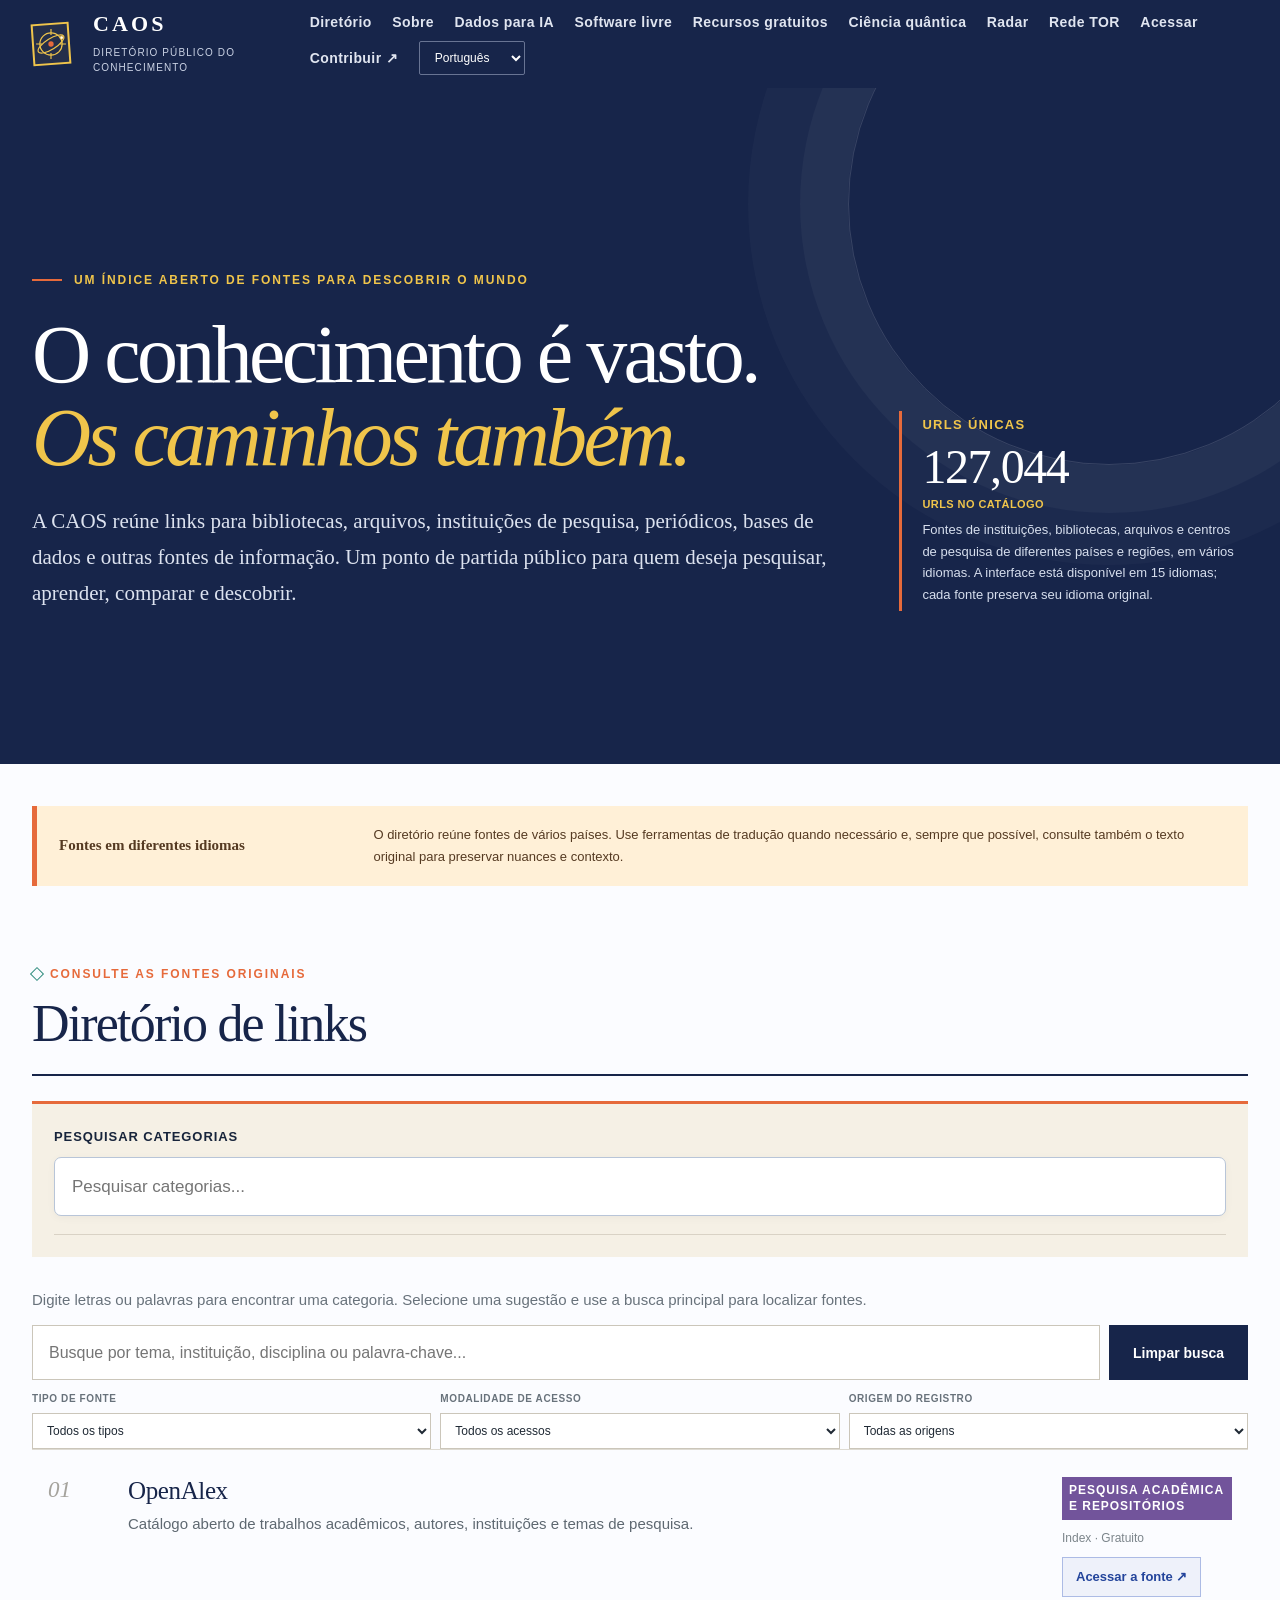
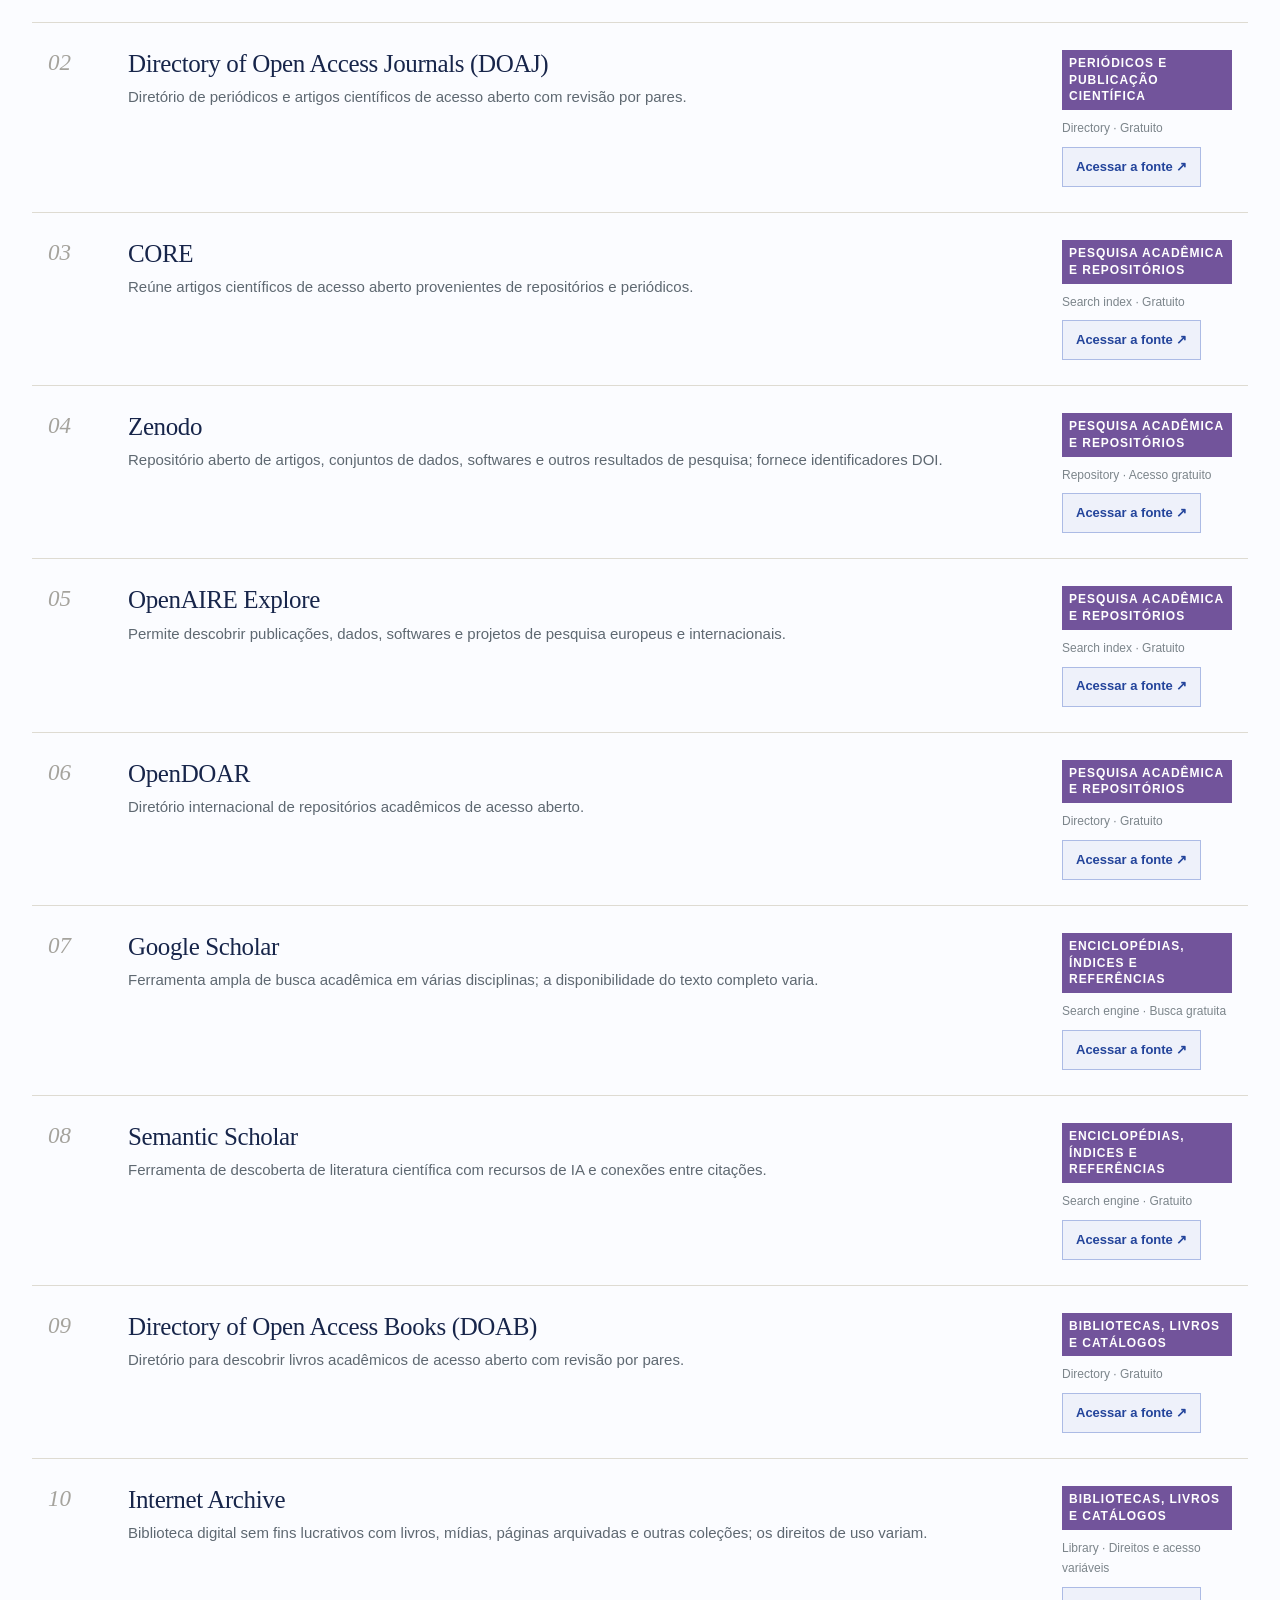
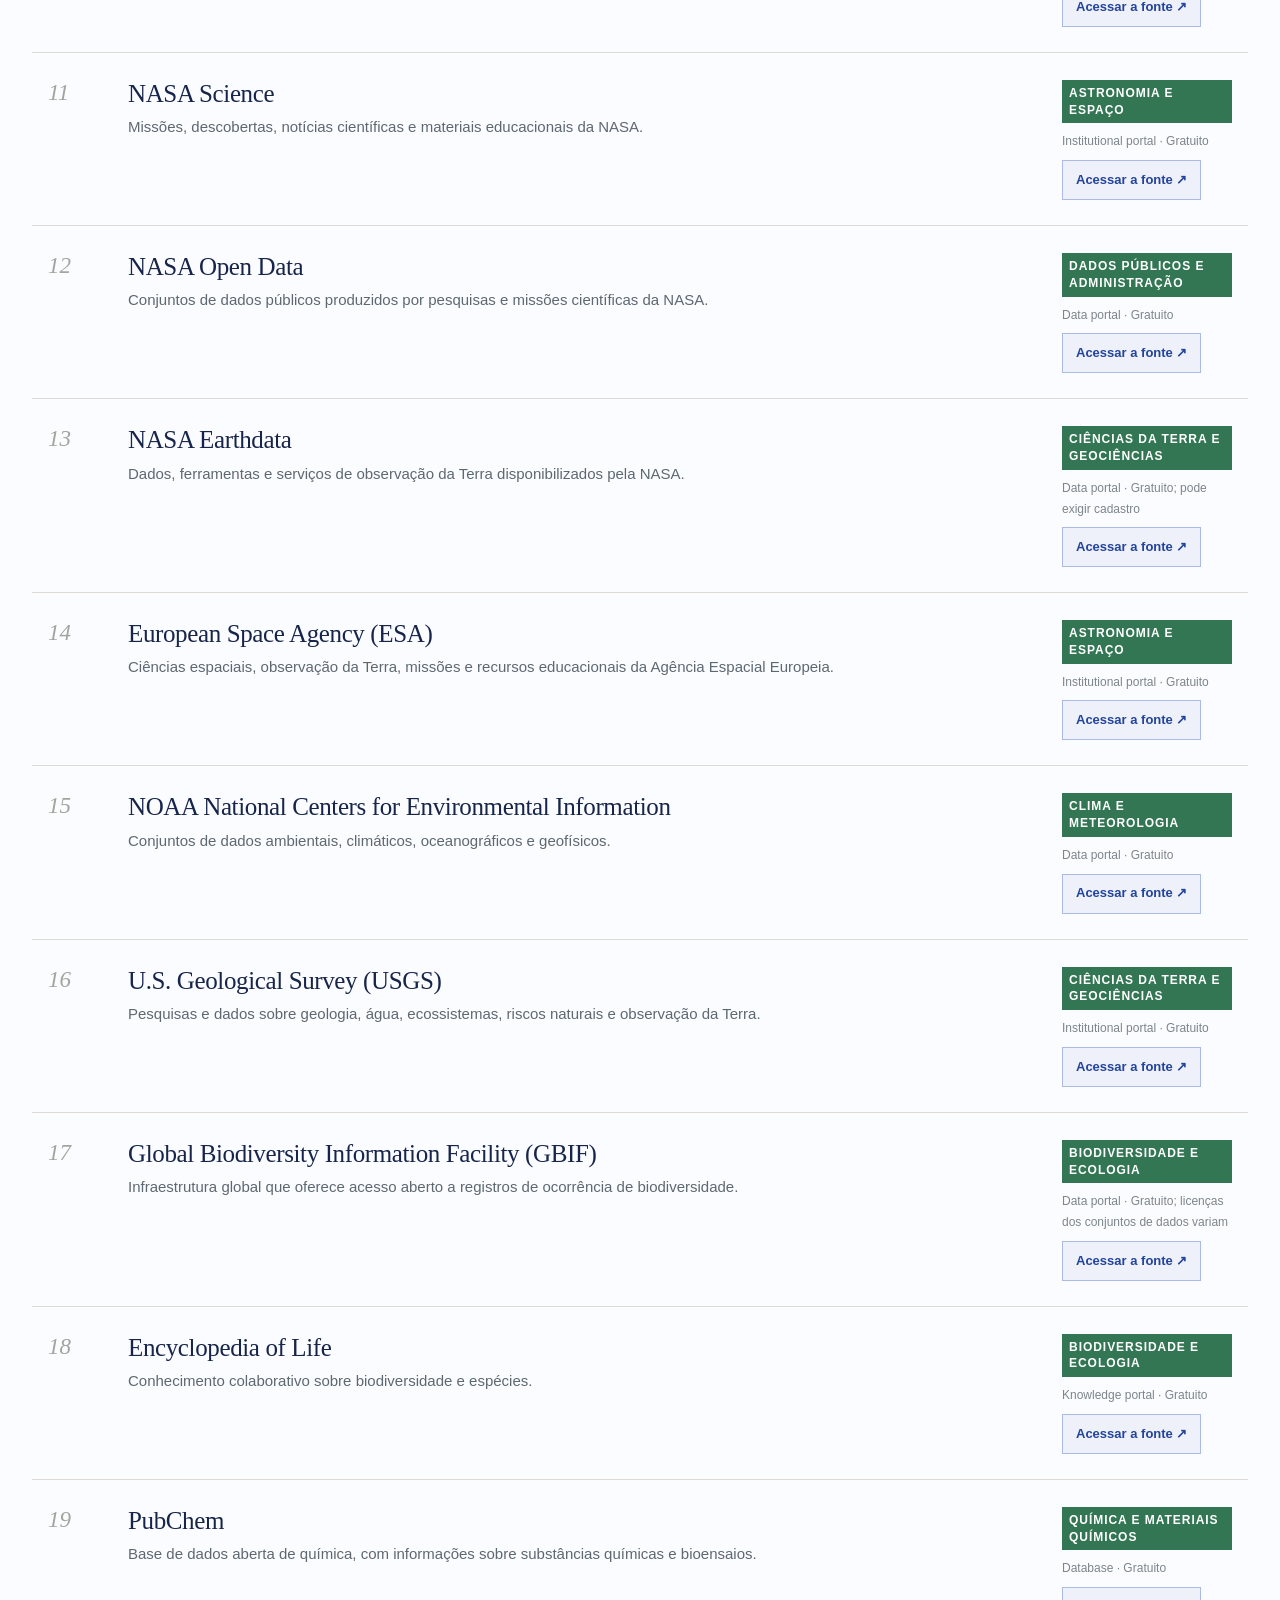
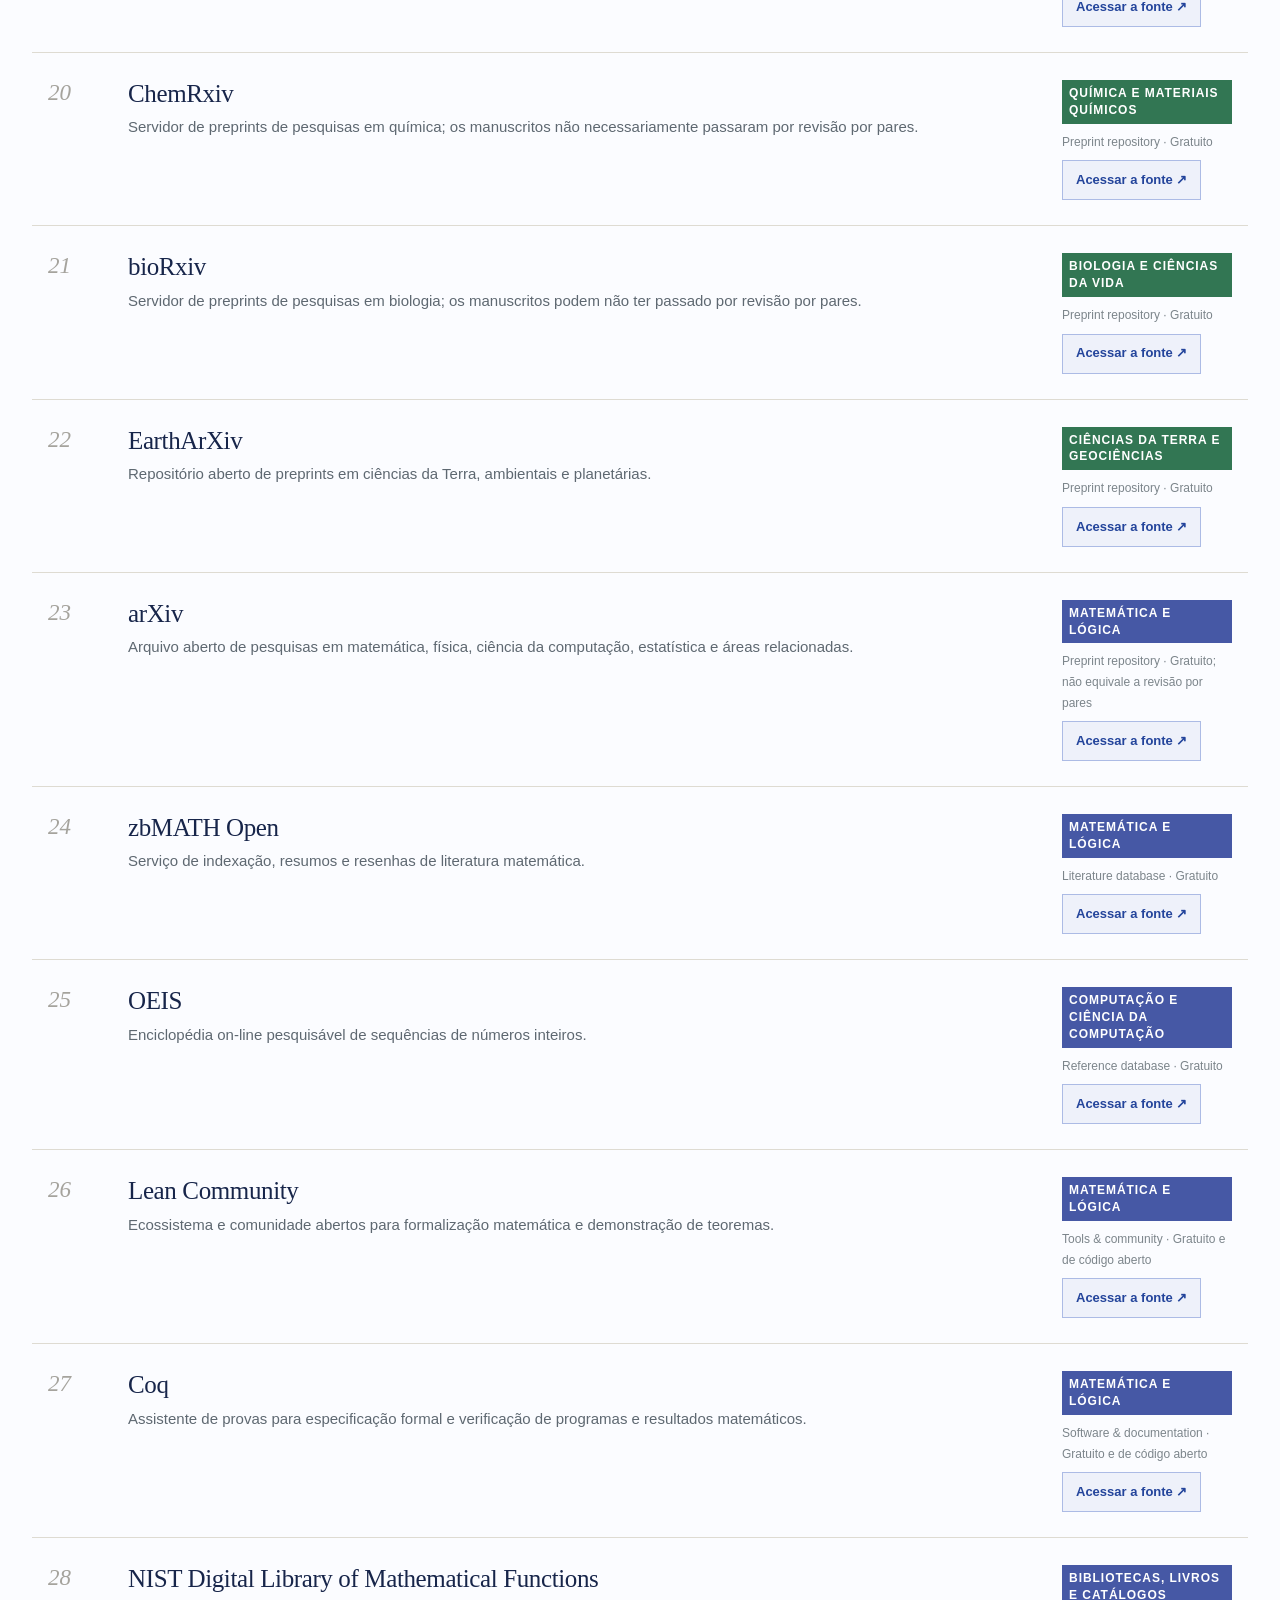
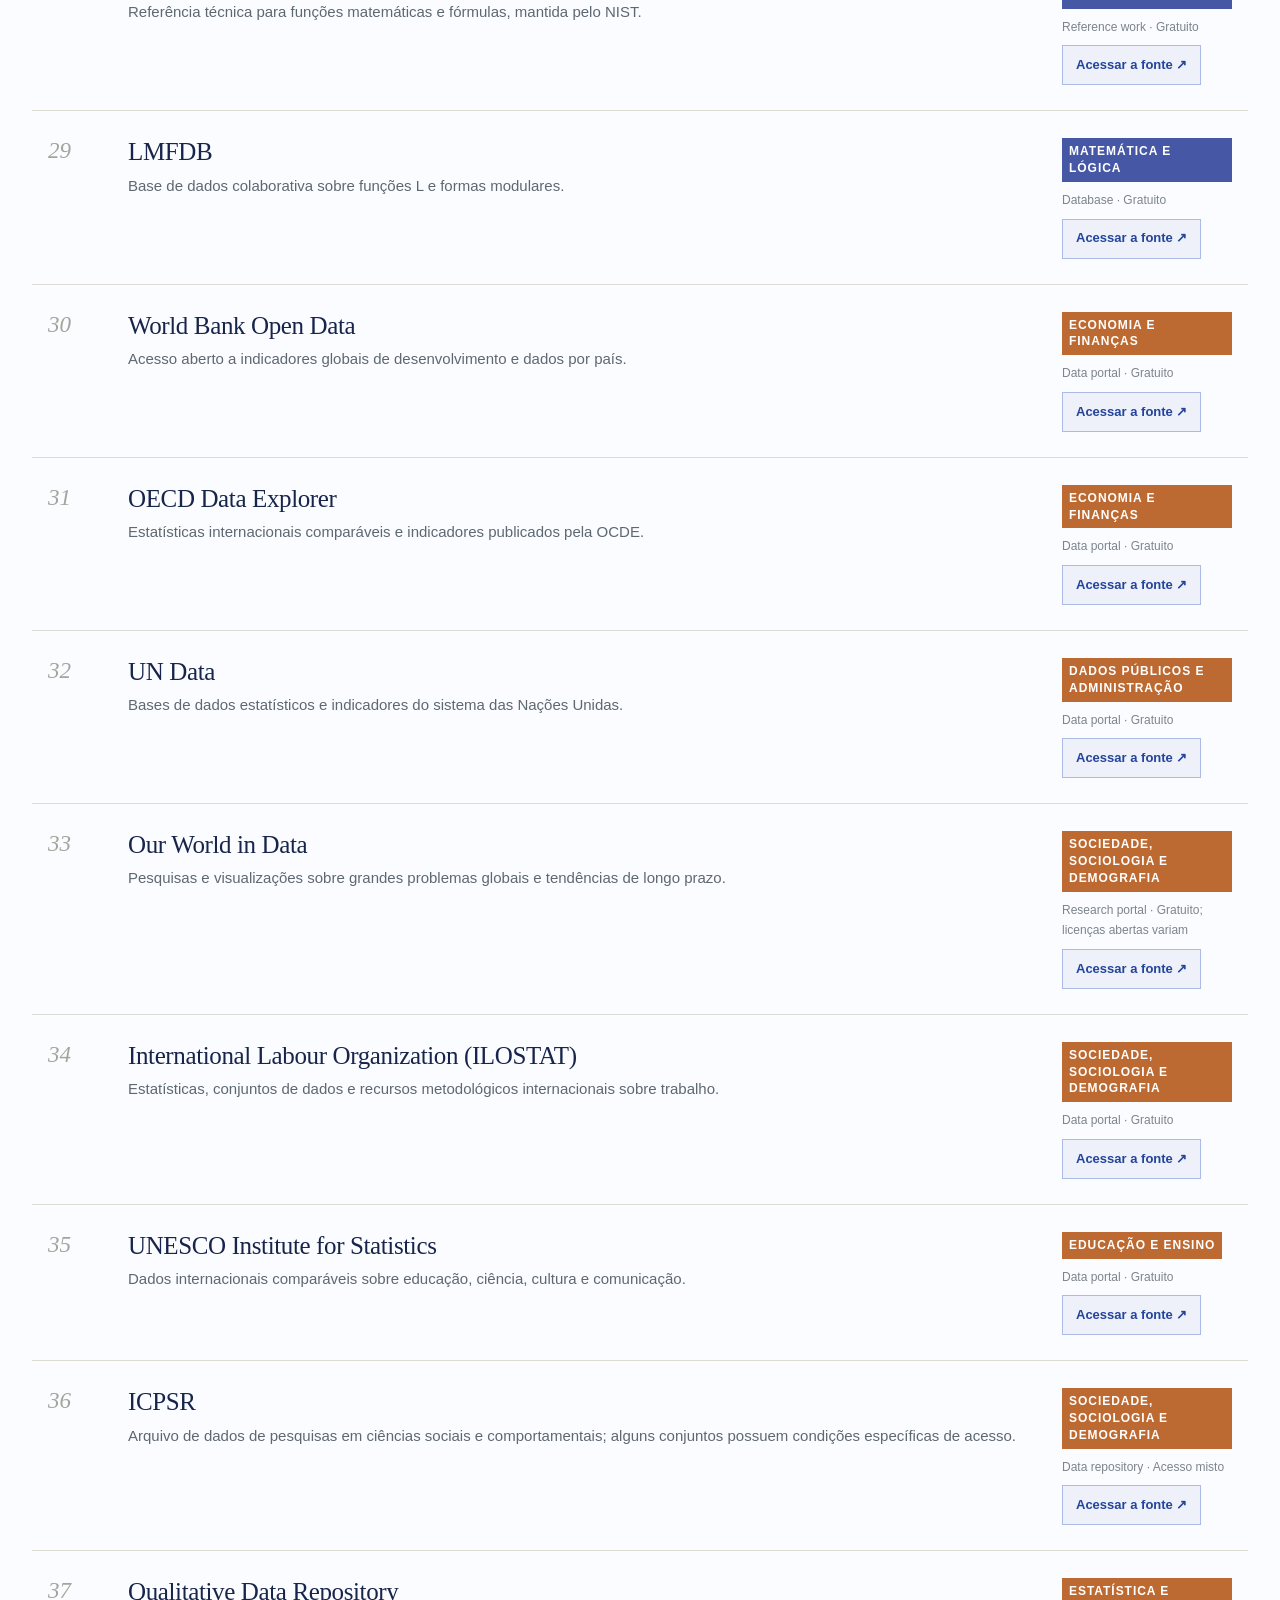
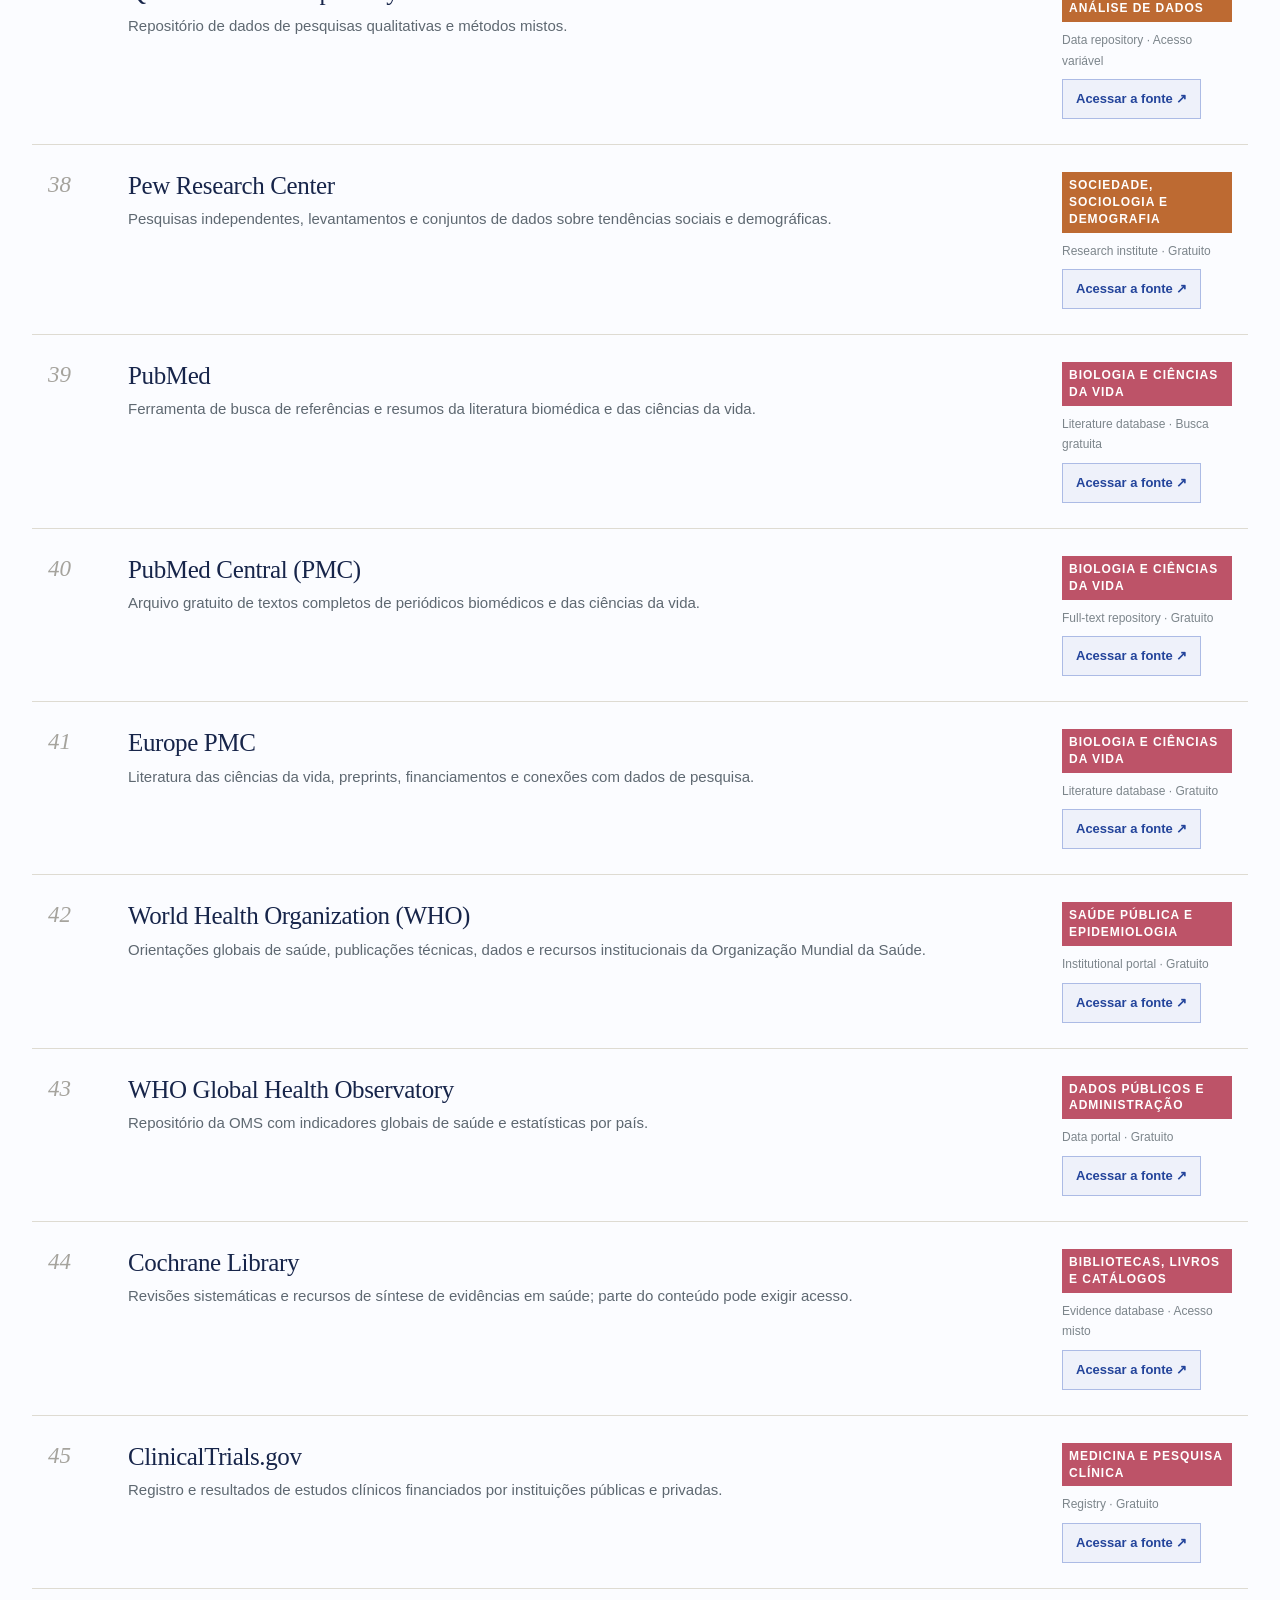
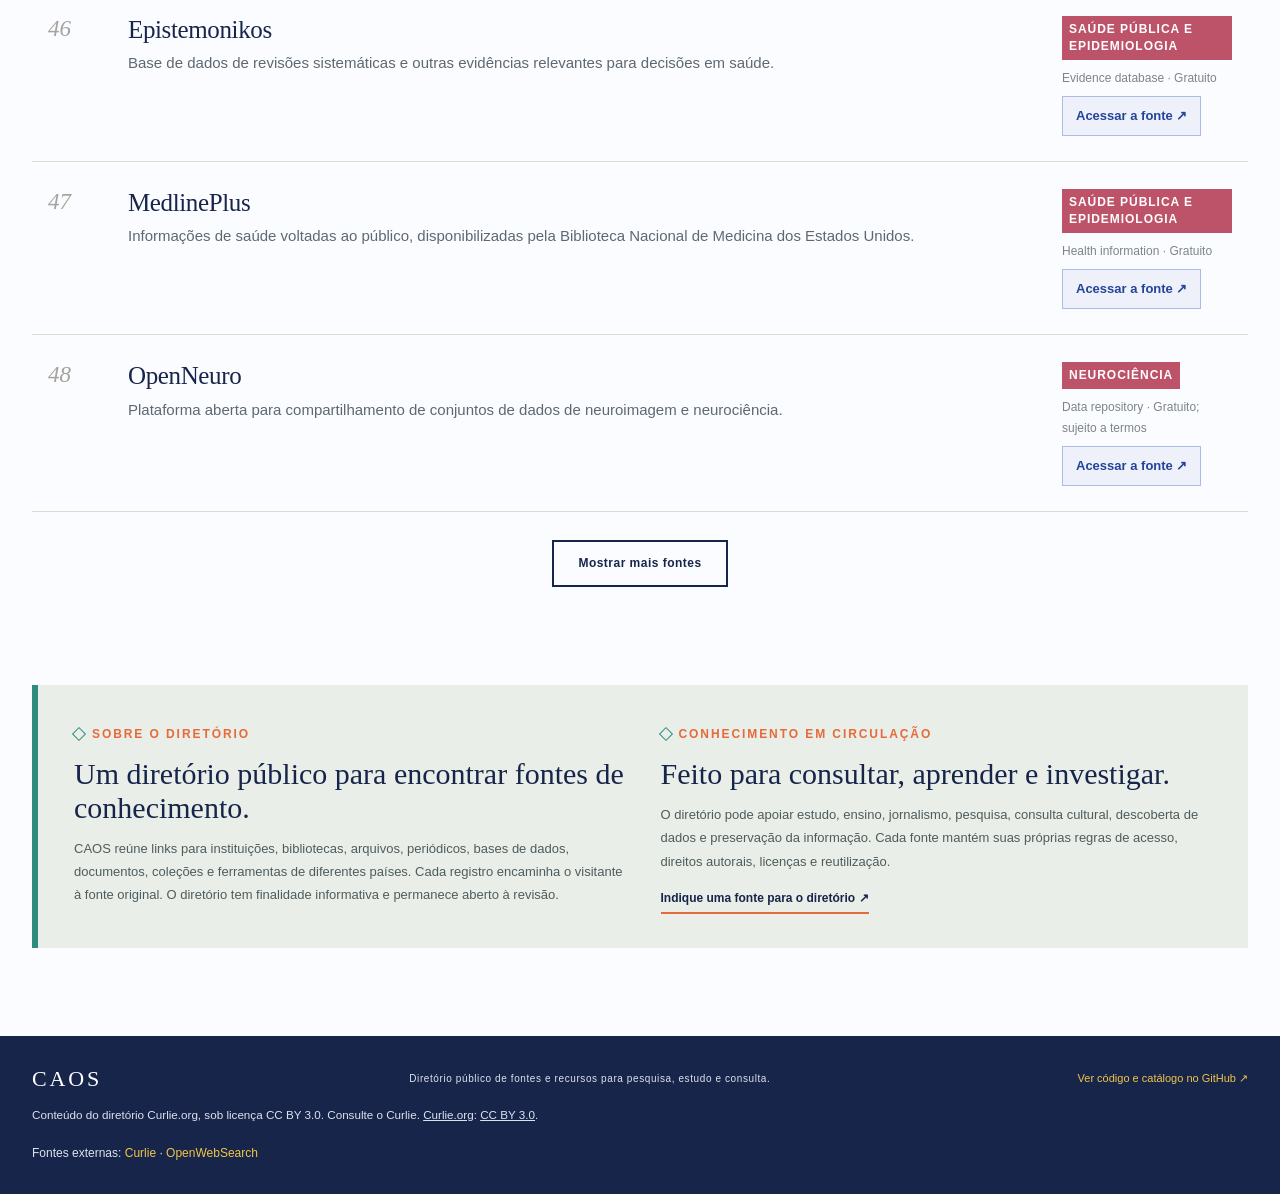
==== commit 0b344592: "fix: show a single catalogue URL count" ====
--- a/index.html
+++ b/index.html
@@ -9,7 +9,7 @@
 :root{--navy:#17254a;--blue:#3158bd;--blue2:#5278df;--paper:#fffdf8;--cream:#f5f0e5;--ink:#202a35;--muted:#68727b;--line:#dedbd2;--orange:#e66a3b;--yellow:#f0c54b;--teal:#2e8b7d;--purple:#7661ad;--rose:#c45165;--green:#4e855e;--shadow:0 12px 32px rgba(23,37,74,.12)}
 *{box-sizing:border-box}html{scroll-behavior:smooth;scroll-padding-top:88px}body{margin:0;background:var(--paper);color:var(--ink);font:16px/1.6 "Avenir Next",Avenir,"Segoe UI",sans-serif}a{color:inherit}button,input,select{font:inherit}.wrap{width:min(1220px,calc(100% - 56px));margin:auto}
 .topbar{background:var(--navy);color:#fff}.topinner{min-height:76px;display:flex;align-items:center;justify-content:space-between;gap:26px}.brand{display:flex;align-items:center;gap:23px;text-decoration:none;color:white}.brandmark{width:42px;height:42px;display:grid;place-items:center;border:2px solid var(--yellow);transform:rotate(-4deg);background:rgba(240,197,75,.06)}.brandmark img{width:34px;height:34px;display:block;transform:rotate(4deg)}.brandname,.brandline{display:block}.brandname{font:700 22px/1 Georgia,serif;letter-spacing:.14em}.brandline{font-size:10px;letter-spacing:.11em;text-transform:uppercase;color:#cbd3e5;margin-top:10px}.nav{display:flex;align-items:center;gap:25px}.nav a{font-size:12px;text-decoration:none;color:#e0e5f0;letter-spacing:.03em}.nav a:hover{color:var(--yellow)}.lang{background:transparent;color:#fff;border:1px solid #687493;padding:8px 11px;font-size:12px;border-radius:2px}.lang option{color:#222}
-.hero{background:var(--navy);color:#fff;position:relative;overflow:hidden}.hero:after{content:"";position:absolute;right:-90px;top:-145px;width:520px;height:520px;border:1px solid rgba(255,255,255,.14);border-radius:50%;box-shadow:0 0 0 48px rgba(255,255,255,.035),0 0 0 100px rgba(255,255,255,.025);pointer-events:none}.hero-inner{position:relative;z-index:1;padding:82px 0 76px;display:grid;grid-template-columns:minmax(0,1.4fr) minmax(250px,.6fr);gap:54px;align-items:end}.eyebrow{font-size:11px;letter-spacing:.19em;text-transform:uppercase;font-weight:700;color:var(--yellow);display:flex;align-items:center;gap:12px}.eyebrow:before{content:"";height:2px;width:30px;background:var(--orange)}h1{font:400 clamp(48px,7vw,88px)/.98 Georgia,"Times New Roman",serif;letter-spacing:-.055em;margin:22px 0 23px;max-width:790px}h1 em{color:var(--yellow);font-style:italic}.intro{font:18px/1.75 Georgia,"Times New Roman",serif;color:#dce2ef;max-width:710px;margin:0}.hero-note{border-left:3px solid var(--orange);padding:6px 0 6px 20px;color:#d6deed;font:14px/1.7 Georgia,serif;max-width:310px}.hero-note strong{display:block;color:var(--yellow);font:700 13px/1.3 "Avenir Next",sans-serif;letter-spacing:.1em;text-transform:uppercase;margin-bottom:8px}.hero-note span{font-size:30px;display:block;color:#fff;font-family:Georgia,serif;margin-bottom:2px}.hero-note .catalogue-metric{margin:12px 0 8px;display:flex;align-items:baseline;gap:8px;flex-wrap:wrap}.hero-note .catalogue-metric strong{font:700 19px/1.2 Georgia,serif;color:#fff}.hero-note .catalogue-metric small{font-size:11px;color:#f0c54b;letter-spacing:.04em}
+.hero{background:var(--navy);color:#fff;position:relative;overflow:hidden}.hero:after{content:"";position:absolute;right:-90px;top:-145px;width:520px;height:520px;border:1px solid rgba(255,255,255,.14);border-radius:50%;box-shadow:0 0 0 48px rgba(255,255,255,.035),0 0 0 100px rgba(255,255,255,.025);pointer-events:none}.hero-inner{position:relative;z-index:1;padding:82px 0 76px;display:grid;grid-template-columns:minmax(0,1.4fr) minmax(250px,.6fr);gap:54px;align-items:end}.eyebrow{font-size:11px;letter-spacing:.19em;text-transform:uppercase;font-weight:700;color:var(--yellow);display:flex;align-items:center;gap:12px}.eyebrow:before{content:"";height:2px;width:30px;background:var(--orange)}h1{font:400 clamp(48px,7vw,88px)/.98 Georgia,"Times New Roman",serif;letter-spacing:-.055em;margin:22px 0 23px;max-width:790px}h1 em{color:var(--yellow);font-style:italic}.intro{font:18px/1.75 Georgia,"Times New Roman",serif;color:#dce2ef;max-width:710px;margin:0}.hero-note{border-left:3px solid var(--orange);padding:6px 0 6px 20px;color:#d6deed;font:14px/1.7 Georgia,serif;max-width:310px}.hero-note strong{display:block;color:var(--yellow);font:700 13px/1.3 "Avenir Next",sans-serif;letter-spacing:.1em;text-transform:uppercase;margin-bottom:8px}.hero-note span{font-size:30px;display:block;color:#fff;font-family:Georgia,serif;margin-bottom:2px} .hero-note .hero-count-label{font:600 11px/1.3 Arial,sans-serif;color:#f0c54b;letter-spacing:.04em;text-transform:uppercase;margin:0 0 8px}
 .translation-notice{margin:0 0 12px;padding:18px 22px;background:#fff0d7;border-left:5px solid var(--orange);color:#553a22;display:grid;grid-template-columns:minmax(180px,.35fr) 1fr;gap:16px;align-items:center}.translation-notice strong{font:700 15px/1.3 Georgia,serif}.translation-notice p{margin:0;font-size:13px;line-height:1.7}@media(max-width:600px){.category-panel-inner{columns:1}.topic-button{font-size:14px;padding:9px 8px}.translation-notice{grid-template-columns:1fr;gap:6px;padding:15px}}
 main{padding:0 0 72px}.introline{padding:57px 0 27px;display:flex;align-items:end;justify-content:space-between;gap:25px}.sectionlabel{color:var(--orange);font-size:10px;letter-spacing:.18em;font-weight:800;text-transform:uppercase;display:inline-flex;align-items:center;gap:8px}.sectionlabel:before{content:"";width:8px;height:8px;border:1.5px solid var(--teal);transform:rotate(45deg);display:inline-block}.sectiontitle{font:400 clamp(31px,4vw,44px)/1.08 Georgia,serif;letter-spacing:-.035em;margin:8px 0 0;color:var(--navy)}.sectioncopy{max-width:450px;color:var(--muted);font-size:13px;margin:0}
 .domain-grid{display:none}.domain{min-height:152px;padding:20px 22px 19px;position:relative;overflow:hidden;text-decoration:none;color:#fff;display:flex;flex-direction:column;justify-content:space-between;transition:transform .2s,box-shadow .2s}.domain:hover{transform:translateY(-4px);box-shadow:var(--shadow)}.domain:after{content:attr(data-number);position:absolute;right:14px;bottom:-35px;font:italic 118px/.9 Georgia,serif;color:rgba(255,255,255,.12);pointer-events:none}.domain[data-domain=natural]{background:#327653}.domain[data-domain=formal]{background:#4658a5}.domain[data-domain=social]{background:#bd6a32}.domain[data-domain=health]{background:#bd5368}.domain[data-domain=engineering]{background:#287e9d}.domain[data-domain=cross]{background:#72549b}.domain-top{font-size:10px;font-weight:800;letter-spacing:.15em;opacity:.82}.domain strong{display:block;font:400 23px/1.16 Georgia,serif;max-width:270px;position:relative;z-index:1;overflow-wrap:anywhere;margin:0 0 9px}.domain small{display:block;font:11px/1.55 "Avenir Next",Avenir,"Segoe UI",sans-serif;opacity:.94;max-width:280px;position:relative;z-index:1;margin:0;overflow-wrap:anywhere}
@@ -62,7 +62,7 @@
 <header class="topbar"><div class="wrap topinner"><a class="brand" href="#"><span class="brandmark"><img src="./assets/caos-mark.svg" alt="" width="34" height="34"></span><span><span class="brandname">CAOS</span><span class="brandline" data-i18n="brand">Diretório público do conhecimento</span></span></a><nav class="nav"><a href="#diretorio" data-i18n="navDirectory">Diretório</a><a href="#sobre" data-i18n="navAbout">Sobre</a><a href="./ai-data.html" id="aiNav" data-i18n="navAI">Dados para IA</a><a href="./software.html" data-i18n="navSoftware">Software livre</a><a href="./freeware.html" data-i18n="navFreeware">Recursos gratuitos</a><a href="./quantum.html" data-i18n="navQuantum">Ciência quântica</a><a href="./radar.html" data-i18n="navRadar">Radar</a><a href="#rede-tor" data-i18n="navTOR">Rede TOR</a><a href="./acesso.html" data-i18n="navAccess">Acessar</a><a href="https://github.com/carlosjuniorcj16-code/CAOS" target="_blank" rel="noopener" data-i18n="navContribute">Contribuir ↗</a><select class="lang" id="language" aria-label="Idioma"><option value="pt">Português</option><option value="en">English</option><option value="es">Español</option><option value="fr">Français</option><option value="de">Deutsch</option><option value="it">Italiano</option><option value="zh">中文</option><option value="ja">日本語</option><option value="ru">Русский</option><option value="nl">Nederlands</option><option value="pl">Polski</option><option value="ko">한국어</option><option value="ar">العربية</option><option value="hi">हिन्दी</option><option value="tr">Türkçe</option></select></nav></div></header>
 
 
-<section class="hero"><div class="wrap hero-inner"><div><div class="eyebrow" data-i18n="eyebrow">Um índice aberto de fontes para descobrir o mundo</div><h1 data-i18n="headline">O conhecimento é vasto. <em>Os caminhos também.</em></h1><p class="intro" data-i18n="intro">A CAOS reúne links para bibliotecas, arquivos, instituições de pesquisa, periódicos, bases de dados e outras fontes de informação. Um ponto de partida público para quem deseja pesquisar, aprender, comparar e descobrir.</p></div><aside class="hero-note"><strong data-i18n="noteLabel">Um diretório, muitas portas</strong><span id="heroCount" aria-live="polite">—</span><div class="catalogue-metric"><strong id="catalogueCount" aria-live="polite">—</strong><small id="catalogueCountLabel">Fontes no catálogo</small></div><span id="heroNoteText">Fontes de instituições, bibliotecas, arquivos e centros de pesquisa de diferentes países e regiões, em vários idiomas. A interface está disponível em 15 idiomas; cada fonte preserva seu idioma original.</span></aside></div></section>
+<section class="hero"><div class="wrap hero-inner"><div><div class="eyebrow" data-i18n="eyebrow">Um índice aberto de fontes para descobrir o mundo</div><h1 data-i18n="headline">O conhecimento é vasto. <em>Os caminhos também.</em></h1><p class="intro" data-i18n="intro">A CAOS reúne links para bibliotecas, arquivos, instituições de pesquisa, periódicos, bases de dados e outras fontes de informação. Um ponto de partida público para quem deseja pesquisar, aprender, comparar e descobrir.</p></div><aside class="hero-note"><strong data-i18n="noteLabel">Um diretório, muitas portas</strong><span id="heroCount" aria-live="polite">—</span><span id="heroCountLabel" class="hero-count-label">URLs no catálogo</span><span id="heroNoteText">Fontes de instituições, bibliotecas, arquivos e centros de pesquisa de diferentes países e regiões, em vários idiomas. A interface está disponível em 15 idiomas; cada fonte preserva seu idioma original.</span></aside></div></section>
 <main class="wrap"><aside class="translation-notice" role="note"><strong data-i18n="translationNoticeTitle">Fontes em diferentes idiomas</strong><p data-i18n="translationNoticeText">O diretório reúne fontes de vários países. Use ferramentas de tradução quando necessário e, sempre que possível, consulte também o texto original para preservar nuances e contexto.</p></aside>
 
 <section class="tor-section" id="rede-tor" hidden aria-labelledby="torTitle">
@@ -71,7 +71,7 @@
 <p class="tor-note" data-tor-i18n="note">Segurança: endereços onion podem sair do ar ou mudar. Confira sempre o endereço na página oficial da organização; não confie em cópias encontradas em listas aleatórias. O catálogo não garante disponibilidade em tempo real.</p>
 </section>
 
-<section id="diretorio" class="directory-section"><div class="directory-head"><div><div class="sectionlabel" data-i18n="directoryKicker">Consulte as fontes originais</div><h2 class="sectiontitle" data-i18n="directoryTitle">Diretório de links</h2></div><div class="directory-meta" id="resultCount">Carregando catálogo…</div></div>
+<section id="diretorio" class="directory-section"><div class="directory-head"><div><div class="sectionlabel" data-i18n="directoryKicker">Consulte as fontes originais</div><h2 class="sectiontitle" data-i18n="directoryTitle">Diretório de links</h2></div></div>
 <div class="searchbox"><div class="category-control">
 <label class="category-search-label" for="categorySearch" data-i18n="categorySearchLabel">Pesquisar categorias</label>
 <input id="categorySearch" class="category-search-input" type="search" data-i18n-placeholder="categorySearchPlaceholder" placeholder="Pesquisar categorias..." autocomplete="off" aria-controls="categoryResults" aria-autocomplete="list">
@@ -158,7 +158,7 @@
 Object.entries(CATEGORY_GUIDE_UI.areas).forEach(([code,value])=>L[code].areasCopy=value);
 let all=[],filtered=[],active="all",lang="pt",shown=48,searchPrepared=[],topicSamples={},siteTotalCount=Number(document.getElementById("heroCount")?.textContent.replace(/\D/g,""))||0;
 const $=id=>document.getElementById(id);
-const CATALOGUE_COUNT_LABELS={pt:"Fontes no catálogo",en:"Sources in the catalogue",es:"Fuentes en el catálogo",fr:"Sources dans le catalogue",de:"Quellen im Katalog",it:"Fonti nel catalogo",zh:"目录中的来源",ja:"カタログ内の情報源",ru:"Источники в каталоге",nl:"Bronnen in de catalogus",pl:"Źródła w katalogu",ko:"카탈로그의 자료",ar:"المصادر في الفهرس",hi:"कैटलॉग में स्रोत",tr:"Katalogdaki kaynaklar"};
+const URL_COUNT_LABELS={pt:"URLs no catálogo",en:"URLs in the catalogue",es:"URL en el catálogo",fr:"URL dans le catalogue",de:"URLs im Katalog",it:"URL nel catalogo",zh:"目录中的网址",ja:"カタログ内のURL",ru:"URL в каталоге",nl:"URL’s in de catalogus",pl:"Adresy URL w katalogu",ko:"카탈로그의 URL",ar:"روابط URL في الفهرس",hi:"कैटलॉग में URL",tr:"Katalogdaki URL’ler"};
 const INTERNATIONAL_NOTE_COPY={pt:"Fontes de instituições, bibliotecas, arquivos e centros de pesquisa de diferentes países e regiões, em vários idiomas. A interface está disponível em 15 idiomas; cada fonte preserva seu idioma original.",en:"Sources from institutions, libraries, archives and research centres across countries and regions, in multiple languages. The interface is available in 15 languages; each source retains its original language.",es:"Fuentes de instituciones, bibliotecas, archivos y centros de investigación de distintos países y regiones, en varios idiomas. La interfaz está disponible en 15 idiomas; cada fuente conserva su idioma original.",fr:"Des sources d’institutions, de bibliothèques, d’archives et de centres de recherche de différents pays et régions, dans plusieurs langues. L’interface est disponible en 15 langues ; chaque source conserve sa langue d’origine.",de:"Quellen von Institutionen, Bibliotheken, Archiven und Forschungszentren aus verschiedenen Ländern und Regionen in mehreren Sprachen. Die Benutzeroberfläche ist in 15 Sprachen verfügbar; jede Quelle behält ihre Originalsprache.",it:"Fonti di istituzioni, biblioteche, archivi e centri di ricerca di diversi paesi e regioni, in più lingue. L’interfaccia è disponibile in 15 lingue; ogni fonte mantiene la propria lingua originale.",zh:"收录来自不同国家和地区的机构、图书馆、档案馆及研究中心的多语种资源。界面支持15种语言；每个来源均保留其原始语言。",ja:"さまざまな国や地域の機関、図書館、アーカイブ、研究センターの情報源を複数の言語で収録しています。インターフェースは15言語に対応し、各情報源は原文の言語を維持します。",ru:"Источники учреждений, библиотек, архивов и исследовательских центров из разных стран и регионов на разных языках. Интерфейс доступен на 15 языках; каждый источник сохраняет свой оригинальный язык.",nl:"Bronnen van instellingen, bibliotheken, archieven en onderzoekscentra uit verschillende landen en regio’s, in meerdere talen. De interface is beschikbaar in 15 talen; elke bron behoudt de oorspronkelijke taal.",pl:"Źródła instytucji, bibliotek, archiwów i ośrodków badawczych z różnych krajów i regionów, w wielu językach. Interfejs jest dostępny w 15 językach; każde źródło zachowuje swój oryginalny język.",ko:"여러 국가와 지역의 기관, 도서관, 기록관 및 연구센터가 제공하는 다국어 자료를 모았습니다. 인터페이스는 15개 언어를 지원하며 각 자료는 원래 언어를 유지합니다.",ar:"مصادر من مؤسسات ومكتبات ومحفوظات ومراكز بحثية في بلدان ومناطق مختلفة، وب لغات متعددة. الواجهة متاحة بـ15 لغة، مع الحفاظ على اللغة الأصلية لكل مصدر.",hi:"विभिन्न देशों और क्षेत्रों के संस्थानों, पुस्तकालयों, अभिलेखागार और अनुसंधान केंद्रों के स्रोत कई भाषाओं में उपलब्ध हैं। इंटरफ़ेस 15 भाषाओं में उपलब्ध है; हर स्रोत अपनी मूल भाषा में रहता है।",tr:"Farklı ülke ve bölgelerdeki kurumların, kütüphanelerin, arşivlerin ve araştırma merkezlerinin kaynakları birden çok dilde sunulur. Arayüz 15 dilde kullanılabilir; her kaynak özgün dilini korur."};
 function t(k){return L[lang][k]||L.pt[k]||k}
 function safe(s){return String(s??"").replace(/[&<>"']/g,c=>({"&":"&amp;","<":"&lt;",">":"&gt;",'"':"&quot;","'":"&#39;"}[c]))}
@@ -202,7 +202,7 @@
  render();$("categoryResults").hidden=true;
  $("diretorio").scrollIntoView({behavior:"smooth",block:"start"});
 }
-function setLanguage(next){lang=L[next]?next:"pt";document.documentElement.lang=({pt:"pt-BR",en:"en",es:"es",fr:"fr",de:"de",it:"it",zh:"zh-CN",ja:"ja",ru:"ru",nl:"nl",pl:"pl",ko:"ko",ar:"ar",hi:"hi",tr:"tr"})[lang];document.documentElement.dir=lang==="ar"?"rtl":"ltr";const note=$("heroNoteText");if(note)note.textContent=INTERNATIONAL_NOTE_COPY[lang]||INTERNATIONAL_NOTE_COPY.en;const catalogueLabel=$("catalogueCountLabel");if(catalogueLabel)catalogueLabel.textContent=CATALOGUE_COUNT_LABELS[lang]||CATALOGUE_COUNT_LABELS.en;document.title=t("siteTitle");document.querySelector('meta[name="description"]').content=t("metaDescription");$("language").setAttribute("aria-label",t("languageLabel"));document.querySelectorAll("[data-i18n]").forEach(el=>{const k=el.dataset.i18n;if(L[lang][k]!==undefined){if(k==="headline")el.innerHTML=L[lang][k];else el.textContent=L[lang][k]}});renderCategories();fillDiscoveryFilters();document.querySelectorAll("[data-i18n-placeholder]").forEach(el=>{el.placeholder=t(el.dataset.i18nPlaceholder);el.setAttribute("aria-label",t(el.dataset.i18nPlaceholder))});prepareSearch();render()}
+function setLanguage(next){lang=L[next]?next:"pt";document.documentElement.lang=({pt:"pt-BR",en:"en",es:"es",fr:"fr",de:"de",it:"it",zh:"zh-CN",ja:"ja",ru:"ru",nl:"nl",pl:"pl",ko:"ko",ar:"ar",hi:"hi",tr:"tr"})[lang];document.documentElement.dir=lang==="ar"?"rtl":"ltr";const note=$("heroNoteText");if(note)note.textContent=INTERNATIONAL_NOTE_COPY[lang]||INTERNATIONAL_NOTE_COPY.en;const countLabel=$("heroCountLabel");if(countLabel)countLabel.textContent=URL_COUNT_LABELS[lang]||URL_COUNT_LABELS.en;document.title=t("siteTitle");document.querySelector('meta[name="description"]').content=t("metaDescription");$("language").setAttribute("aria-label",t("languageLabel"));document.querySelectorAll("[data-i18n]").forEach(el=>{const k=el.dataset.i18n;if(L[lang][k]!==undefined){if(k==="headline")el.innerHTML=L[lang][k];else el.textContent=L[lang][k]}});renderCategories();fillDiscoveryFilters();document.querySelectorAll("[data-i18n-placeholder]").forEach(el=>{el.placeholder=t(el.dataset.i18nPlaceholder);el.setAttribute("aria-label",t(el.dataset.i18nPlaceholder))});prepareSearch();render()}
 function description(x){return x.translations?.[lang]?.description||(lang==="pt"?(x.description_pt||x.description||""):(x.description||x.description_pt||""))}
 function resourceType(x){return x.translations?.[lang]?.type||(lang==="pt"?(x.type_pt||x.type||""):(x.type||x.type_pt||""))}
 function resourceAccess(x){return x.translations?.[lang]?.access||(lang==="pt"?(x.access_pt||x.access||""):(x.access||x.access_pt||""))}
@@ -223,8 +223,6 @@
  chosen.sort((a,b)=>b.score-a.score||a.i-b.i);
  filtered=chosen.map(v=>v.x);
  const visible=filtered.slice(0,shown);
- $("resultCount").textContent=filtered.length.toLocaleString()+" "+t("count");
- if(siteTotalCount||all.length)$("heroCount").textContent=(siteTotalCount||all.length).toLocaleString();
  const selected=$("selectedCategoryCard");selected.hidden=active==="all";selected.innerHTML=active==="all"?"":'<div class="selected-category-info"><strong>'+safe(topicName(active))+'</strong><span>'+t("selectedCategoryLabel")+" · "+filtered.length.toLocaleString()+" "+t("count")+'</span></div><button class="clear-category-button" type="button" data-clear-category>'+safe(t("clearCategory"))+'</button>';
  $("resources").innerHTML=visible.length?visible.map((x,i)=>'<article class="resource" data-category="'+safe(x.category)+'"><span class="resource-index">'+String(i+1).padStart(2,"0")+'</span><div class="resource-main"><h3>'+highlight(x.title,raw)+'</h3><p>'+highlight(description(x),raw)+'</p></div><div class="resource-meta"><span class="category-tag">'+safe(topicName(x.topic))+'</span><span class="resource-type">'+safe(resourceType(x))+(resourceAccess(x)?' · '+safe(resourceAccess(x)):'')+'</span><a class="resource-link" href="'+safe(x.url)+'" target="_blank" rel="noopener noreferrer">'+t("visit")+'</a></div></article>').join(""):'<div class="empty">'+t("empty")+'</div>';
  $("loadMore").hidden=filtered.length<=shown;
@@ -261,8 +259,8 @@
  const seen=new Set();
  all=all.filter(x=>{const key=String(x.url||"").trim().replace(/\/$/,"").toLowerCase();if(!key||seen.has(key))return false;seen.add(key);return true});
  siteTotalCount=Number.isSafeInteger(stats?.total_unique_urls)&&stats.total_unique_urls>0?stats.total_unique_urls:(siteTotalCount||all.length);
- $("heroCount").textContent=siteTotalCount.toLocaleString();const catalogueTotal=Number.isSafeInteger(stats?.total_catalogue_sources)&&stats.total_catalogue_sources>=0?stats.total_catalogue_sources:all.length;$("catalogueCount").textContent=catalogueTotal.toLocaleString();prepareSearch();fillDiscoveryFilters();$("curlieCredit").hidden=!all.some(x=>x.source==="Curlie");render();
-}).catch(error=>{$("resultCount").textContent=t("error");$("resources").innerHTML='<div class="empty">O catálogo não pôde ser carregado. Verifique a conexão e tente novamente.</div>';console.error(error)});
+ const catalogueUrlCount=Number.isSafeInteger(stats?.unique_urls_by_catalogue?.main_directory)&&stats.unique_urls_by_catalogue.main_directory>=0?stats.unique_urls_by_catalogue.main_directory:all.length;$("heroCount").textContent=catalogueUrlCount.toLocaleString();prepareSearch();fillDiscoveryFilters();$("curlieCredit").hidden=!all.some(x=>x.source==="Curlie");render();
+}).catch(error=>{$("resources").innerHTML='<div class="empty">O catálogo não pôde ser carregado. Verifique a conexão e tente novamente.</div>';console.error(error)});
 setLanguage("pt");
 </script><script>
 (()=>{const torLink=document.querySelector('.nav a[href="#rede-tor"]');const torPanel=document.getElementById("rede-tor");const hero=document.querySelector(".hero");const notice=document.querySelector(".translation-notice");const directory=document.querySelector(".directory-section");const about=document.getElementById("sobre");if(!torLink||!torPanel)return;const mainLinks=document.querySelectorAll('.nav a[href="#diretorio"],.nav a[href="#sobre"]');const showTor=()=>{torPanel.hidden=false;[hero,notice,directory,about].forEach(el=>{if(el)el.hidden=true});torLink.setAttribute("aria-current","page");mainLinks.forEach(a=>a.removeAttribute("aria-current"));document.title="CAOS | Rede TOR";};const showMain=()=>{torPanel.hidden=true;[hero,notice,directory,about].forEach(el=>{if(el)el.hidden=false});torLink.removeAttribute("aria-current");};torLink.addEventListener("click",e=>{e.preventDefault();showTor();history.replaceState(null,"","#rede-tor");window.scrollTo({top:0,behavior:"smooth"});});mainLinks.forEach(a=>a.addEventListener("click",()=>{showMain();}));if(location.hash==="#rede-tor")showTor();})();
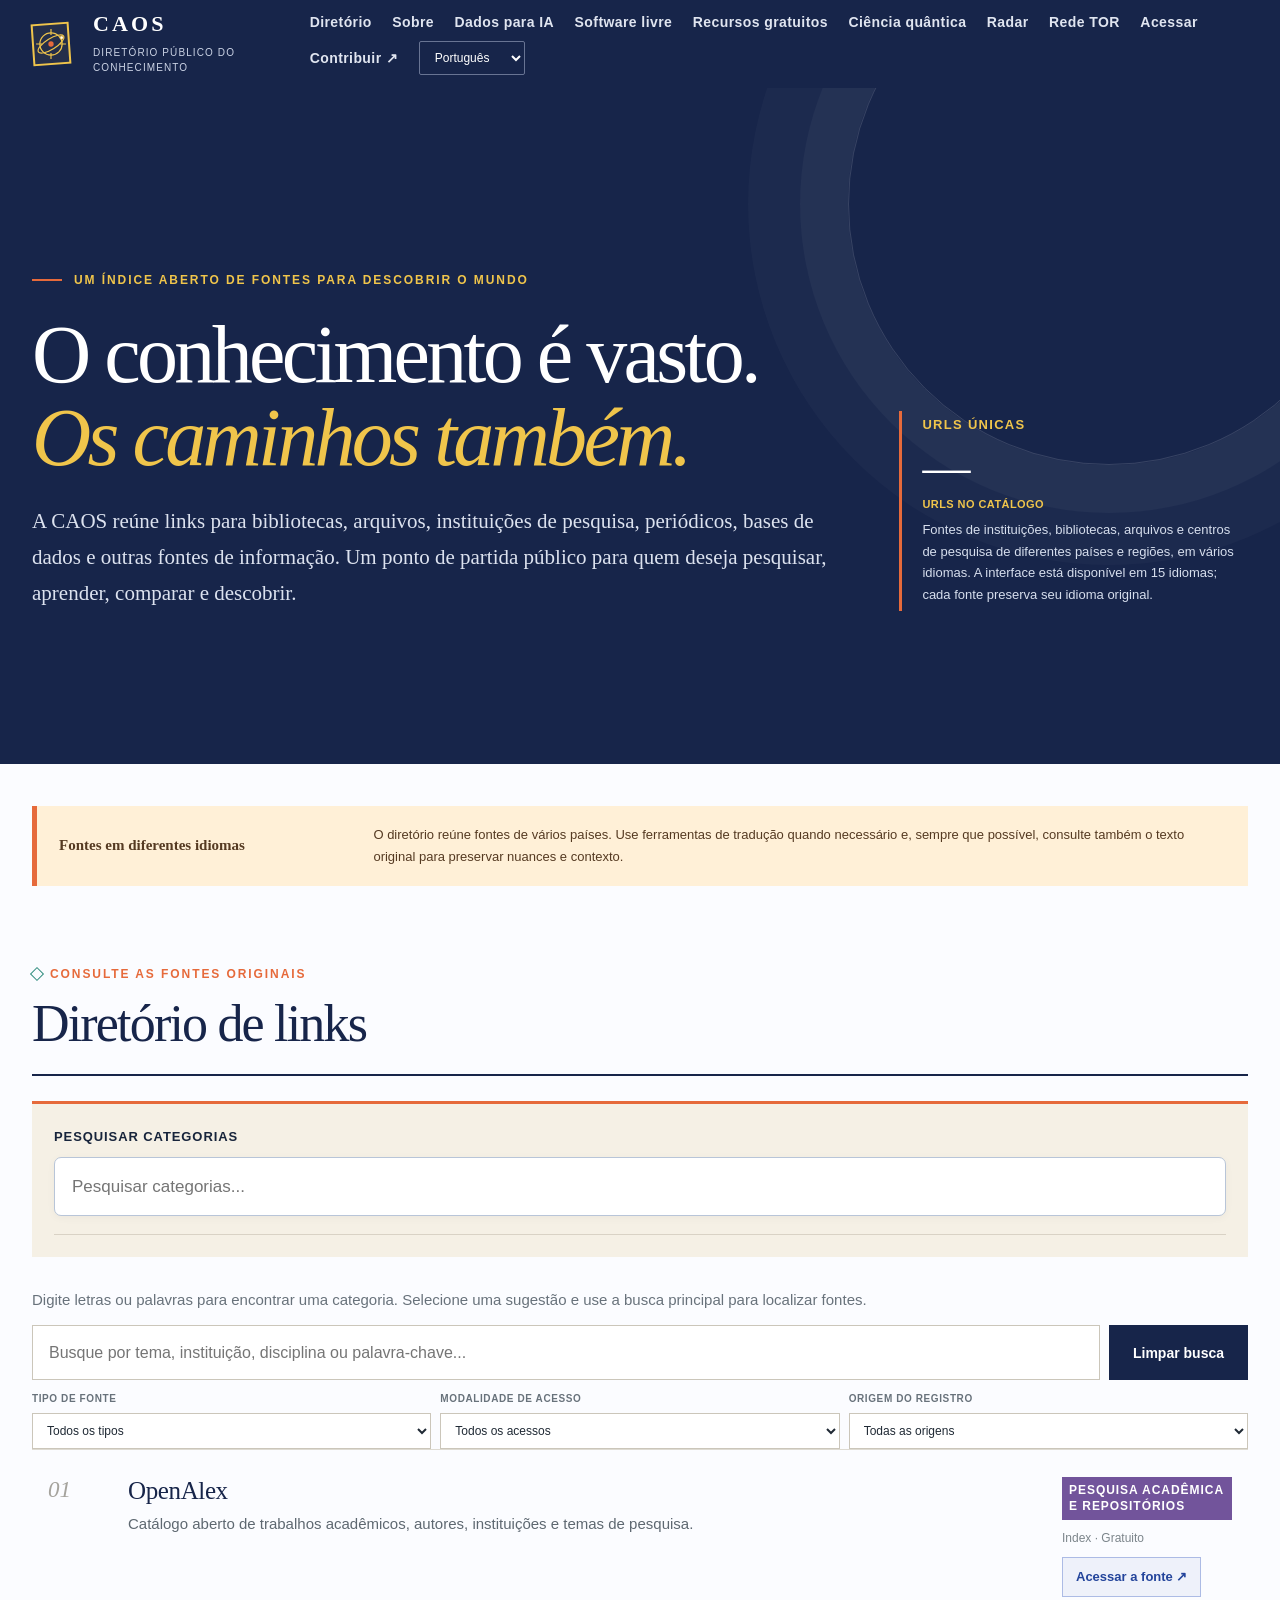
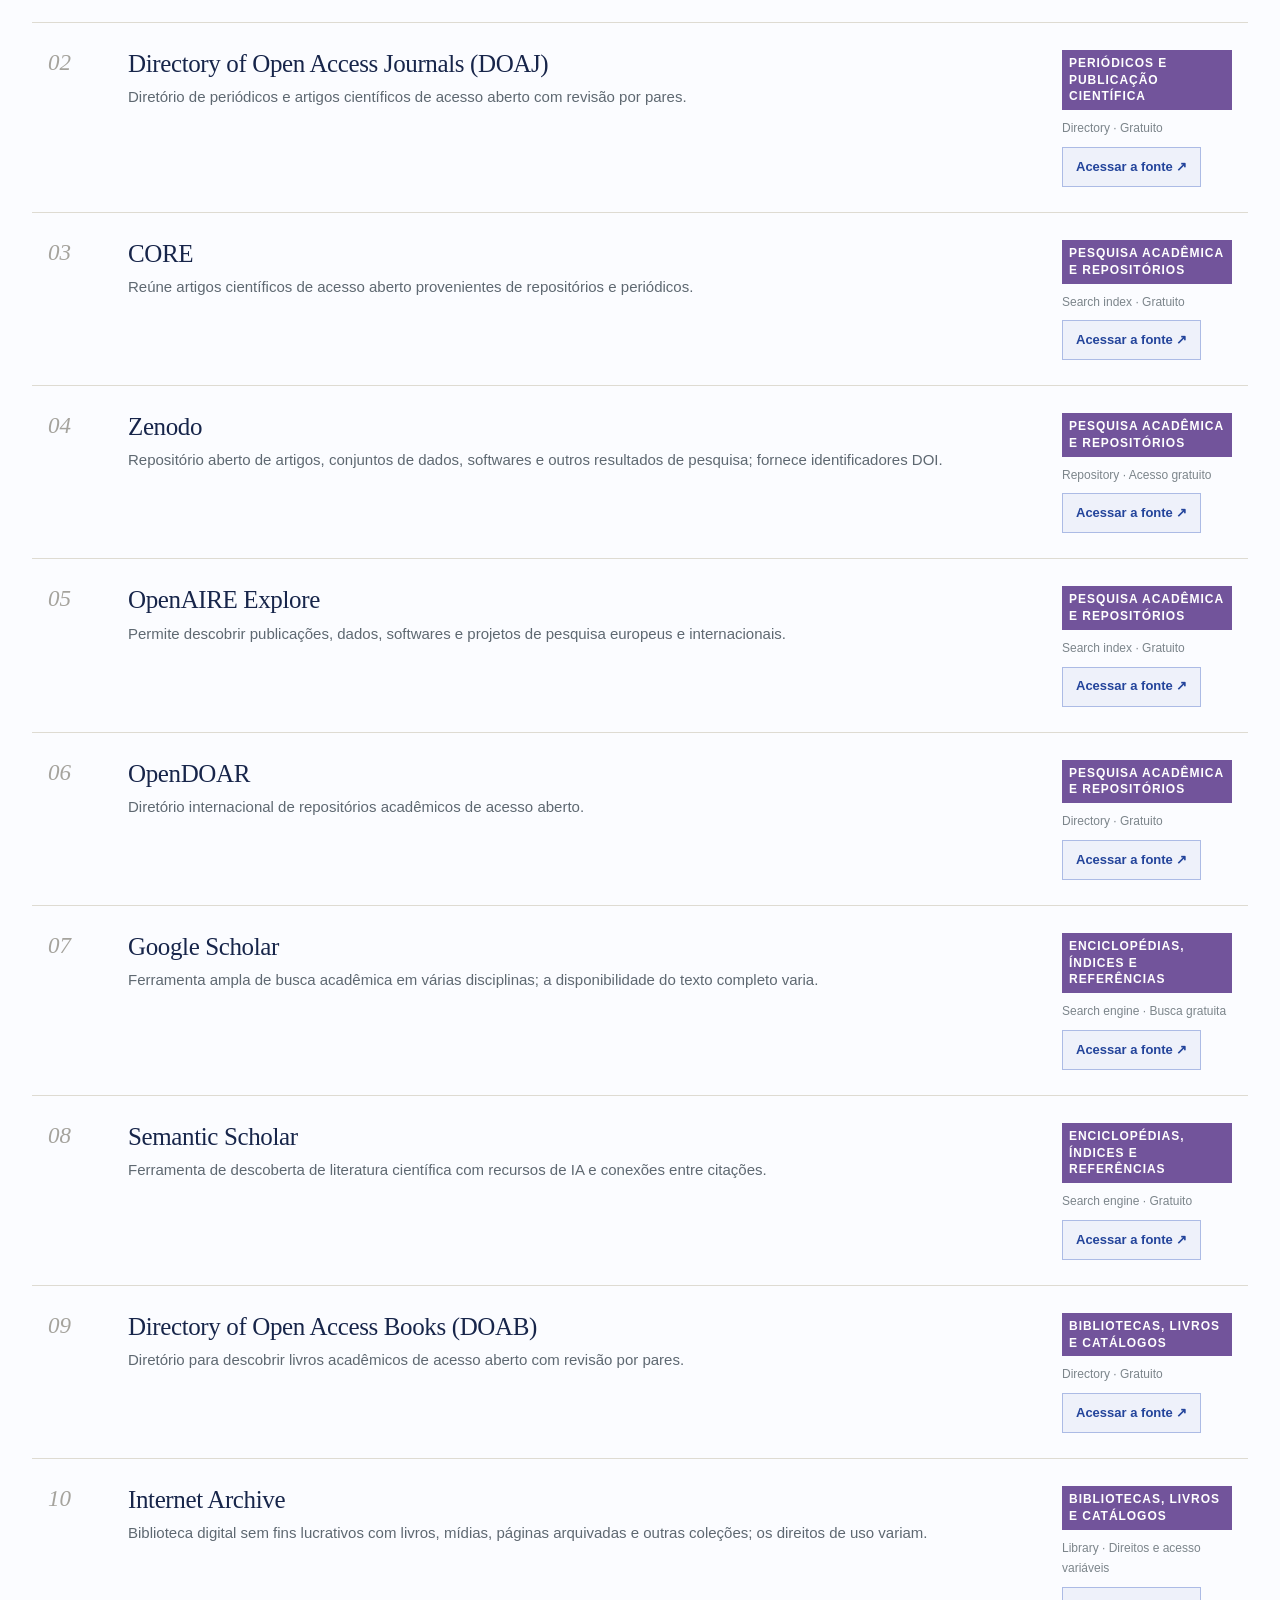
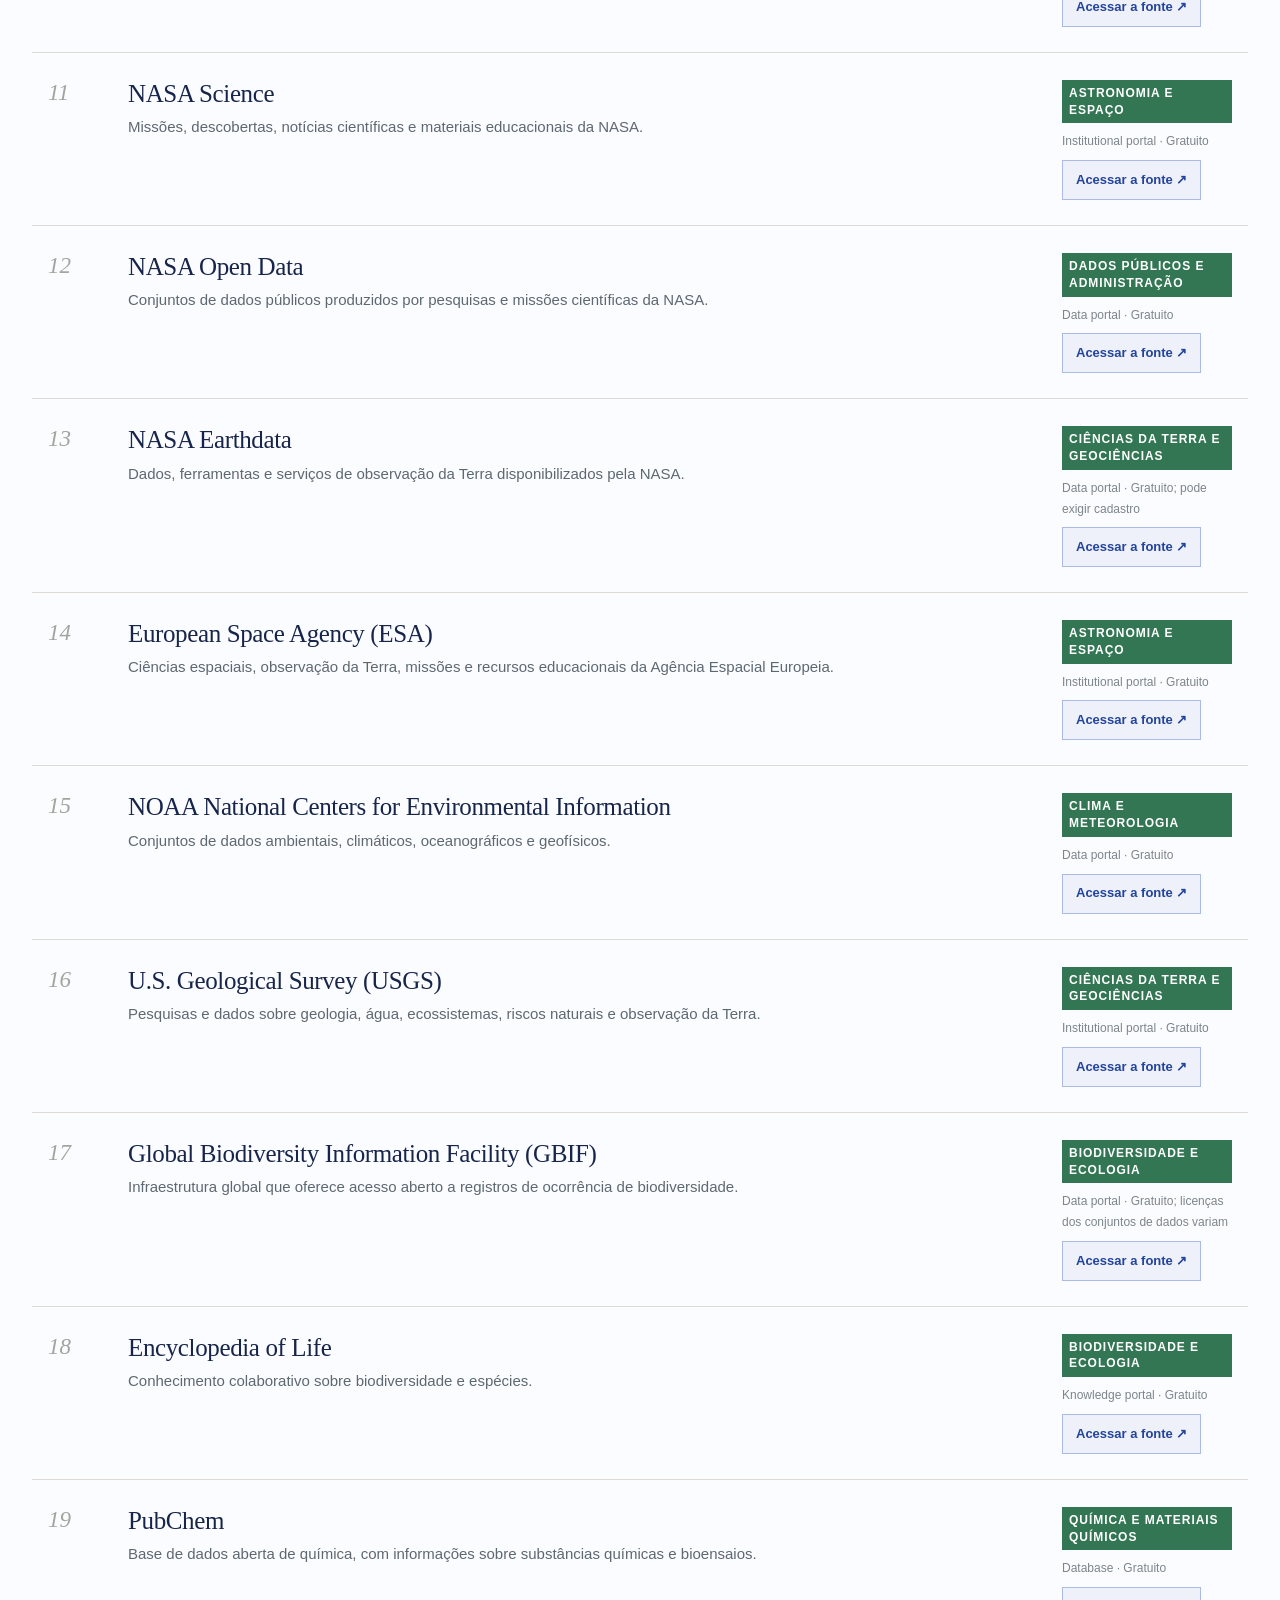
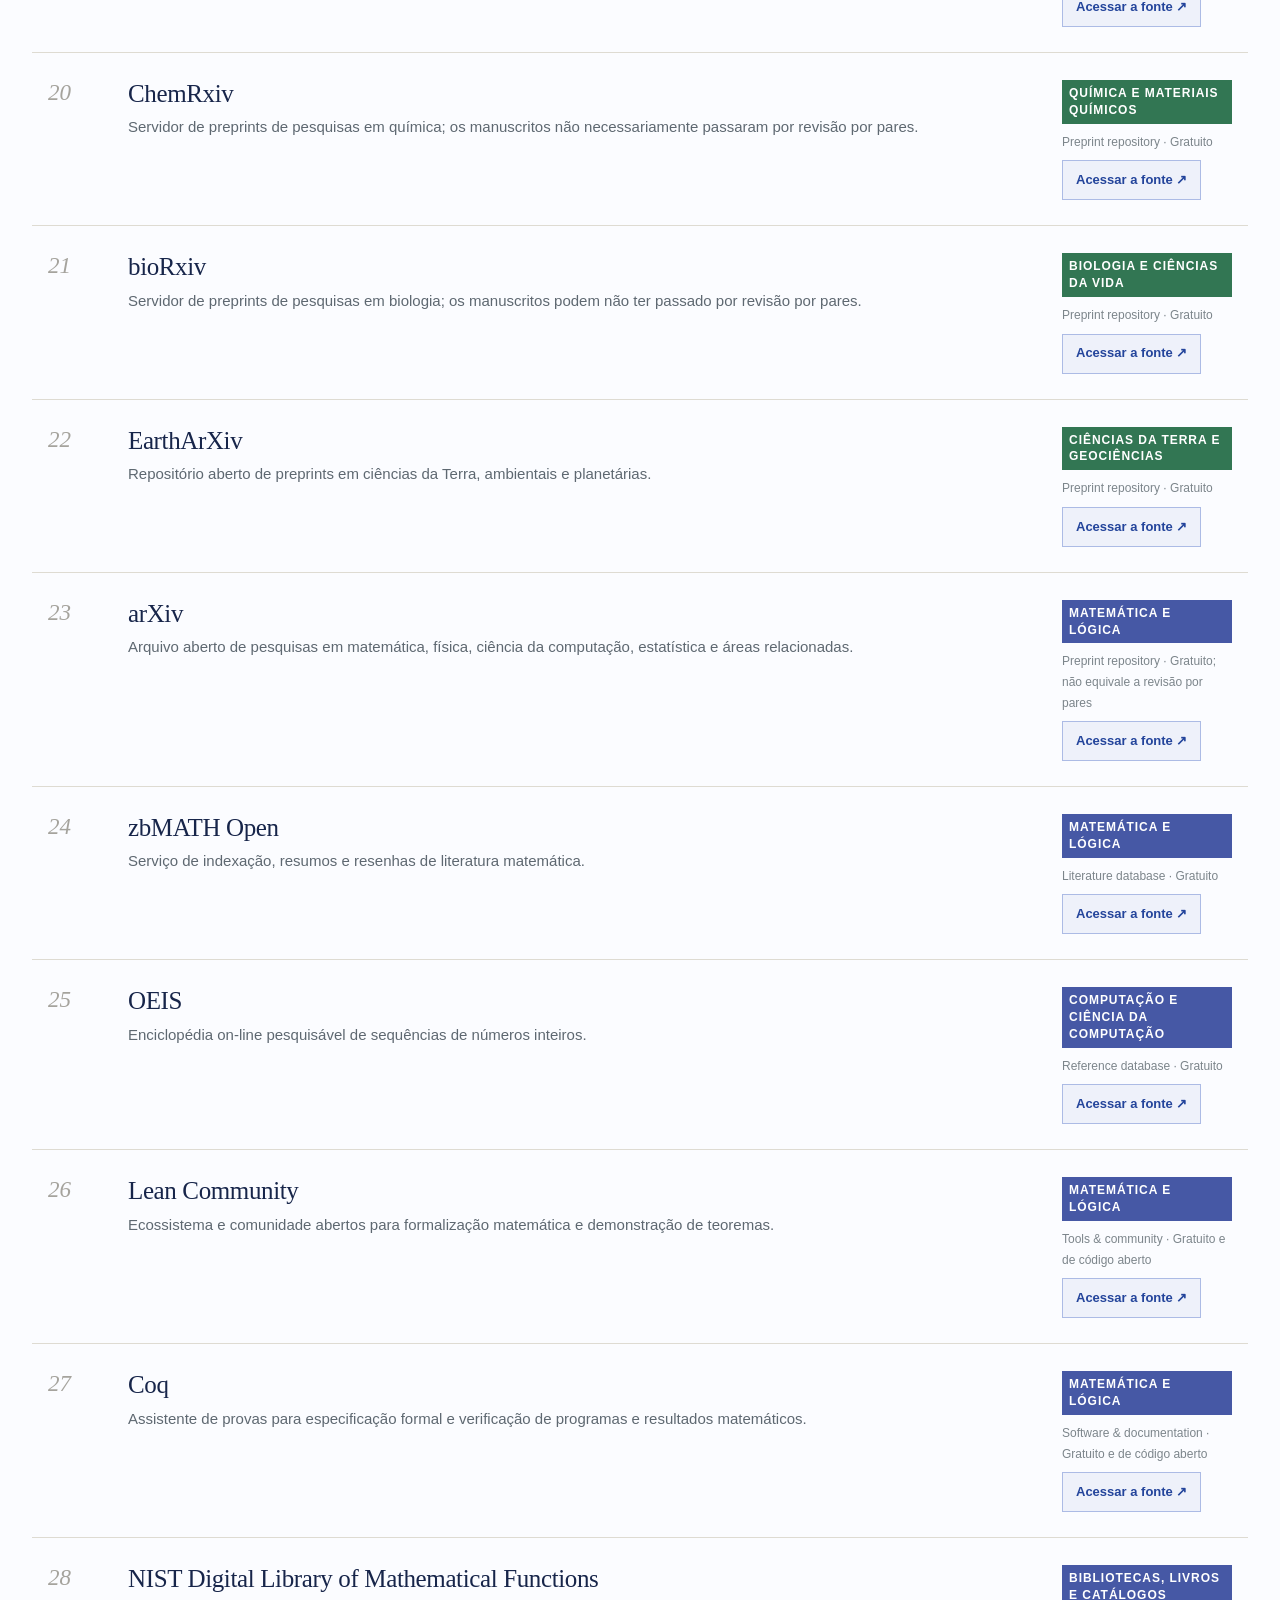
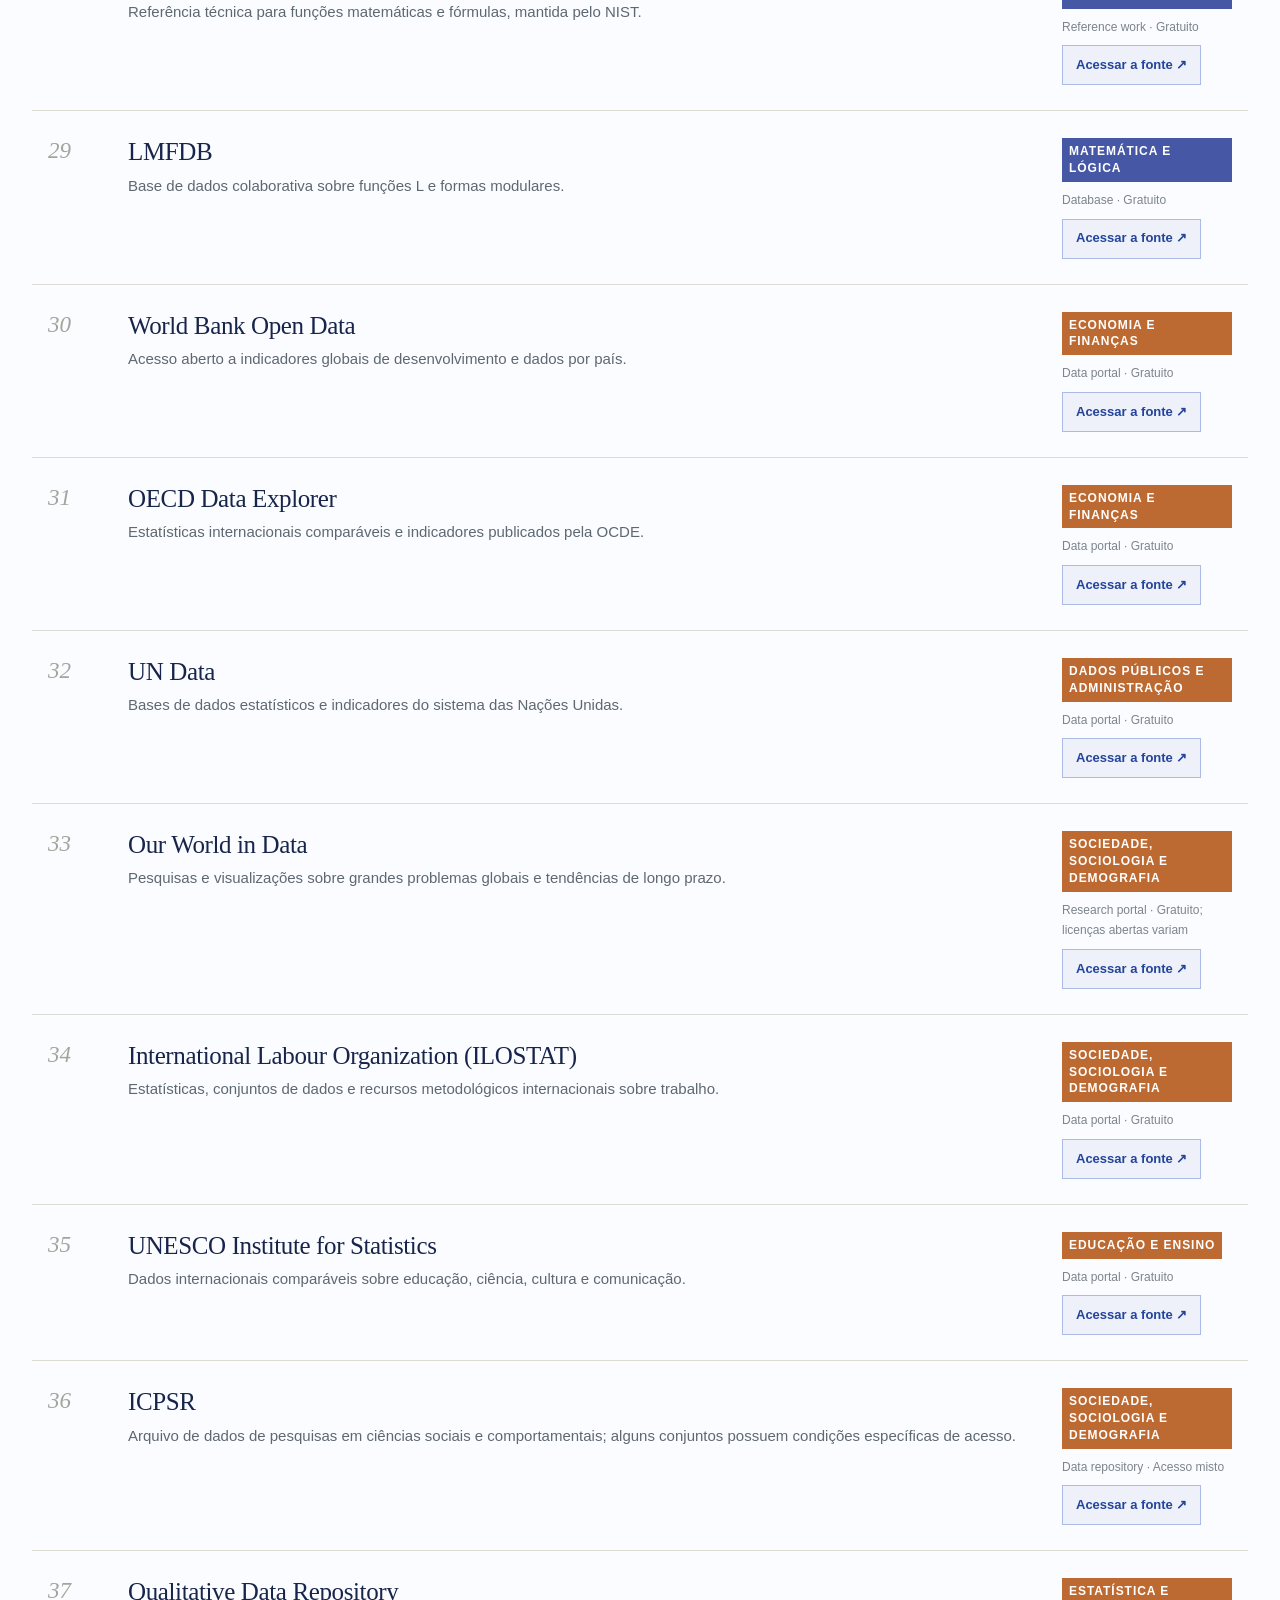
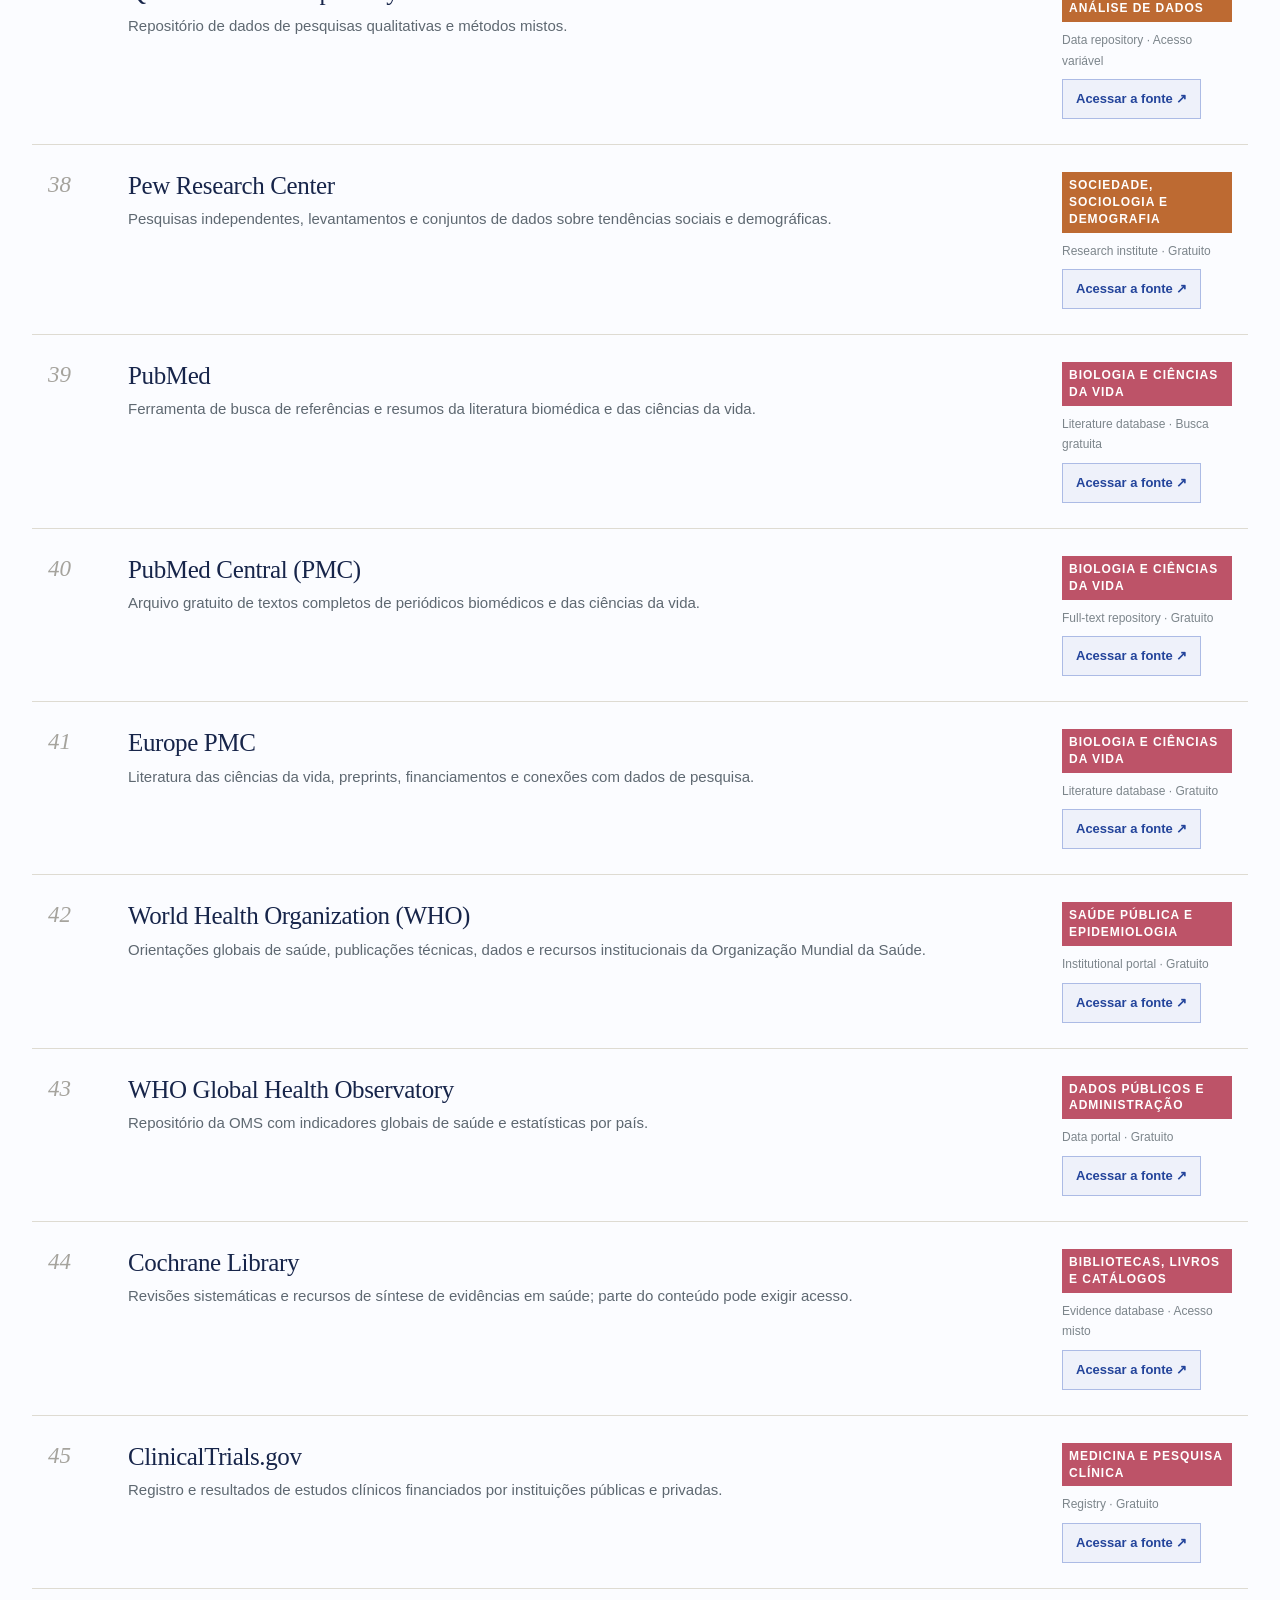
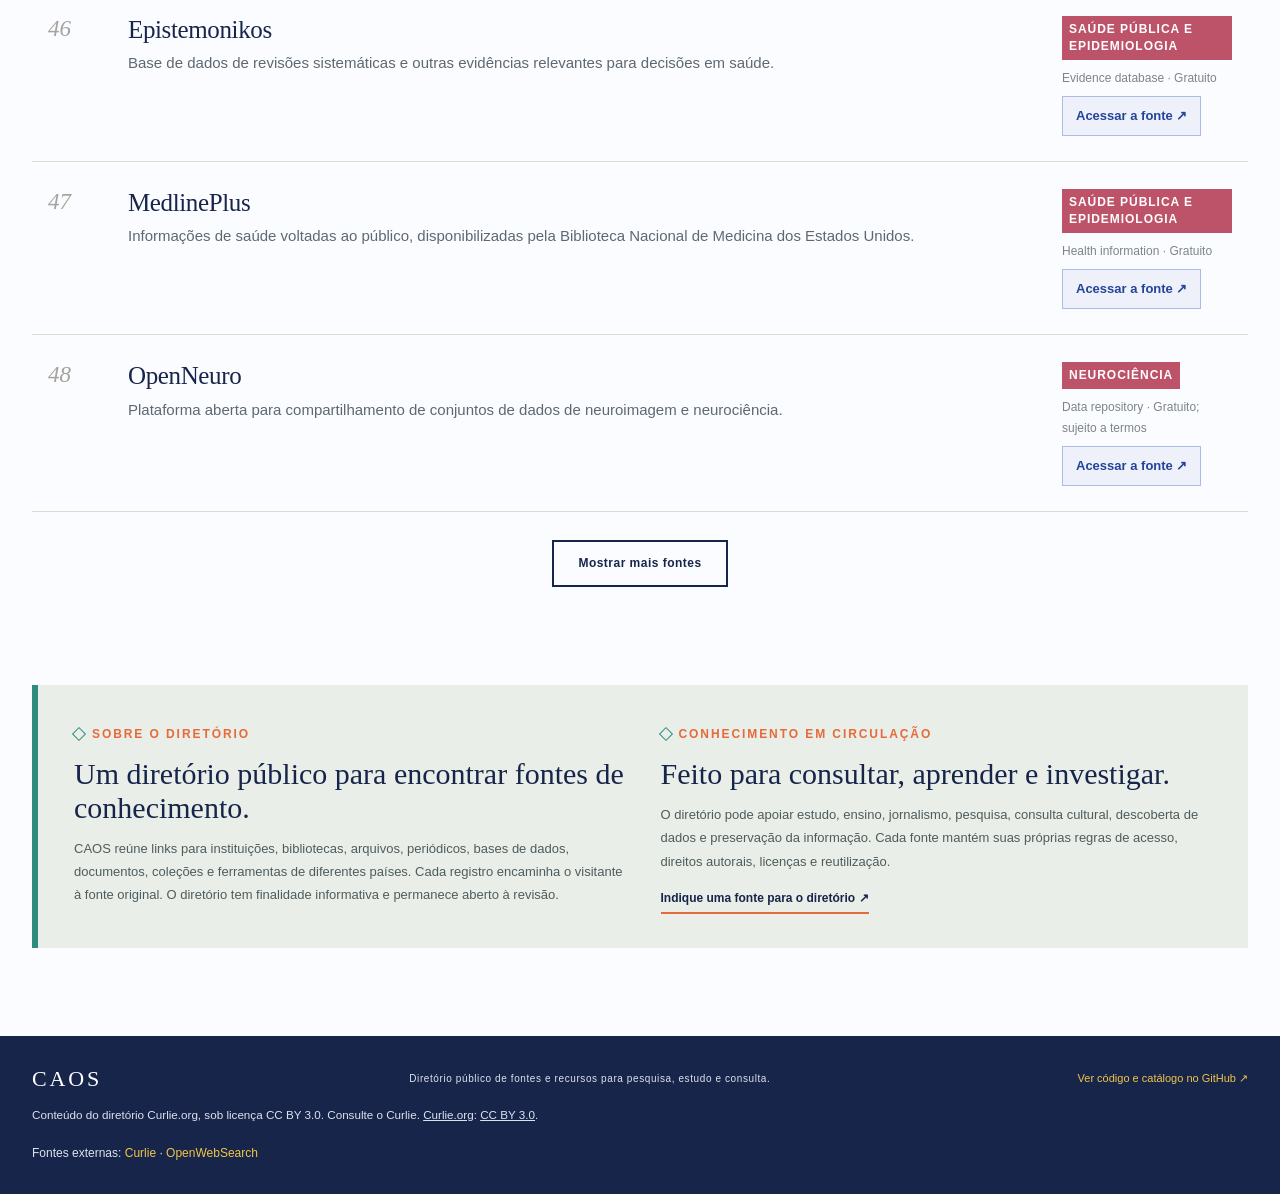
==== commit 79336447: "fix: preserve exact catalogue URL total on stats fallback" ====
--- a/index.html
+++ b/index.html
@@ -259,7 +259,7 @@
  const seen=new Set();
  all=all.filter(x=>{const key=String(x.url||"").trim().replace(/\/$/,"").toLowerCase();if(!key||seen.has(key))return false;seen.add(key);return true});
  siteTotalCount=Number.isSafeInteger(stats?.total_unique_urls)&&stats.total_unique_urls>0?stats.total_unique_urls:(siteTotalCount||all.length);
- const catalogueUrlCount=Number.isSafeInteger(stats?.unique_urls_by_catalogue?.main_directory)&&stats.unique_urls_by_catalogue.main_directory>=0?stats.unique_urls_by_catalogue.main_directory:all.length;$("heroCount").textContent=catalogueUrlCount.toLocaleString();prepareSearch();fillDiscoveryFilters();$("curlieCredit").hidden=!all.some(x=>x.source==="Curlie");render();
+ const catalogueUrlCount=stats?.unique_urls_by_catalogue?.main_directory;if(Number.isSafeInteger(catalogueUrlCount)&&catalogueUrlCount>=0)$("heroCount").textContent=catalogueUrlCount.toLocaleString();prepareSearch();fillDiscoveryFilters();$("curlieCredit").hidden=!all.some(x=>x.source==="Curlie");render();
 }).catch(error=>{$("resources").innerHTML='<div class="empty">O catálogo não pôde ser carregado. Verifique a conexão e tente novamente.</div>';console.error(error)});
 setLanguage("pt");
 </script><script>
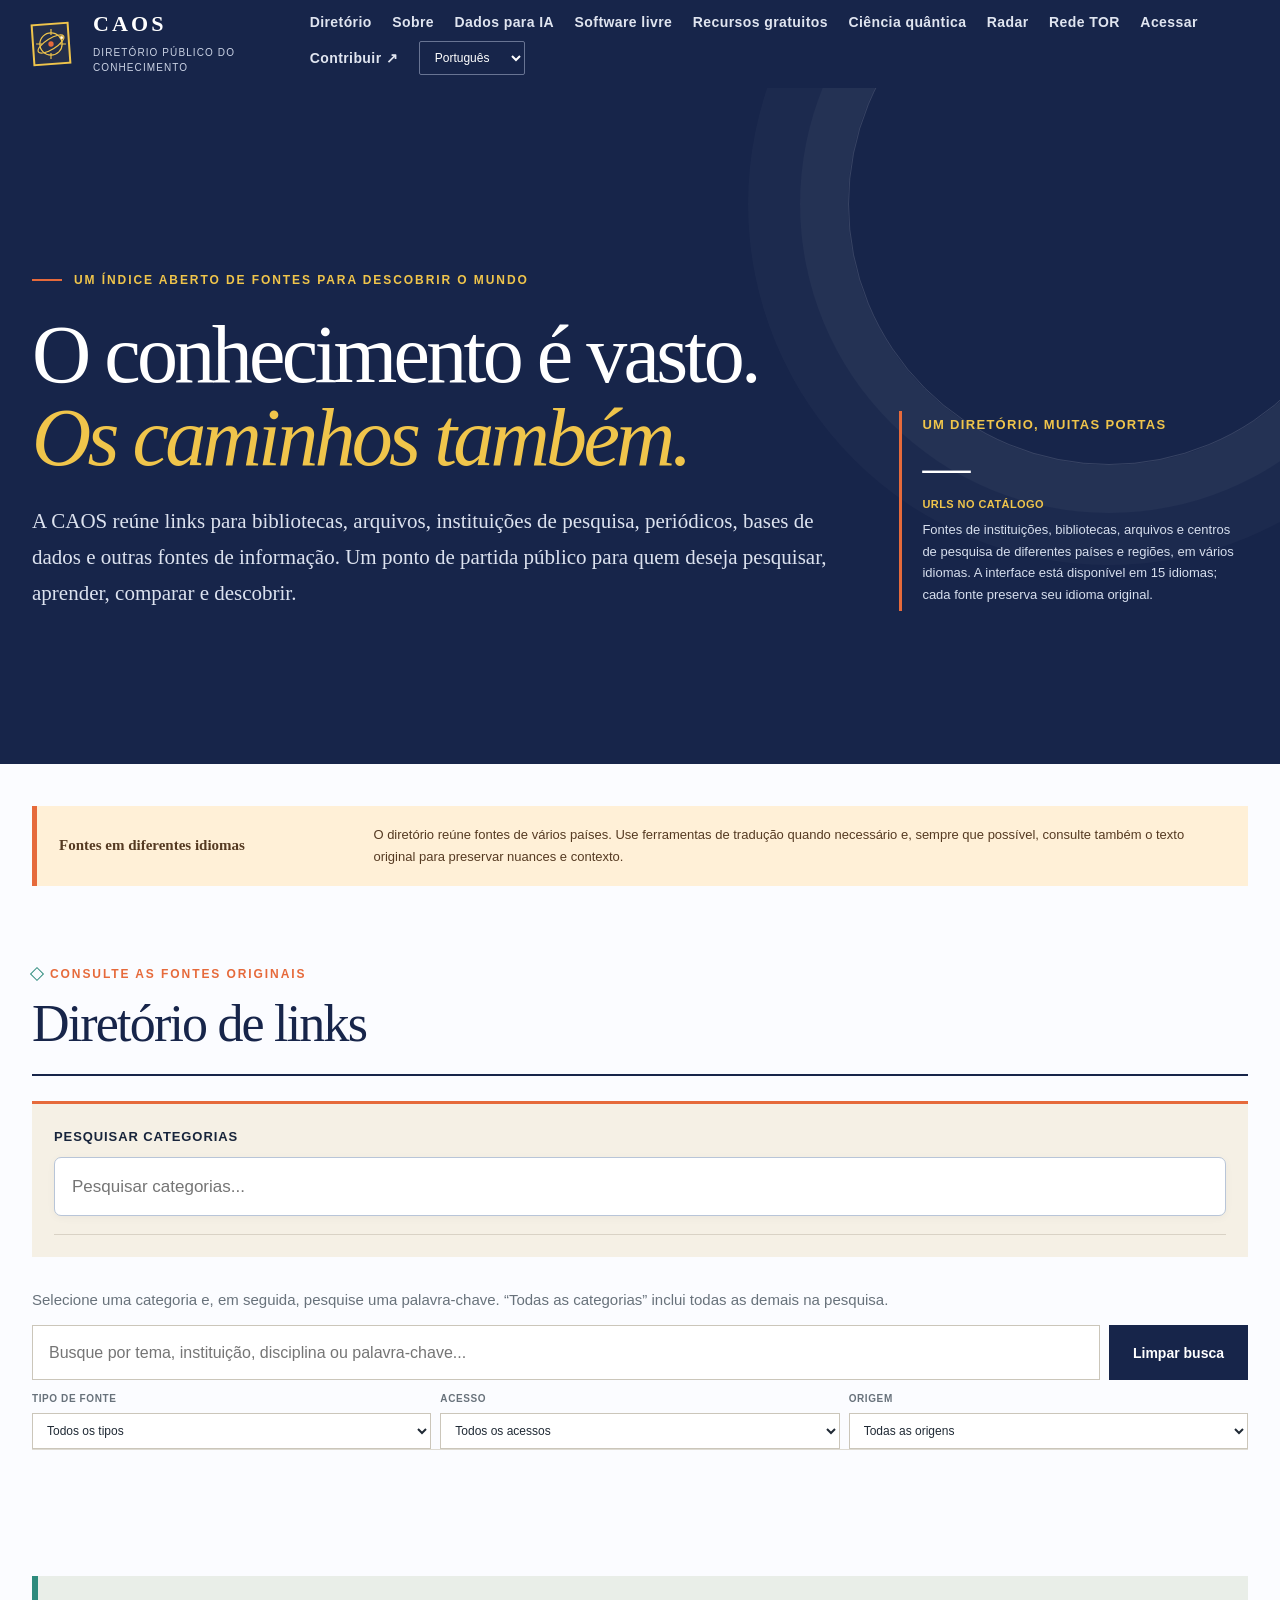
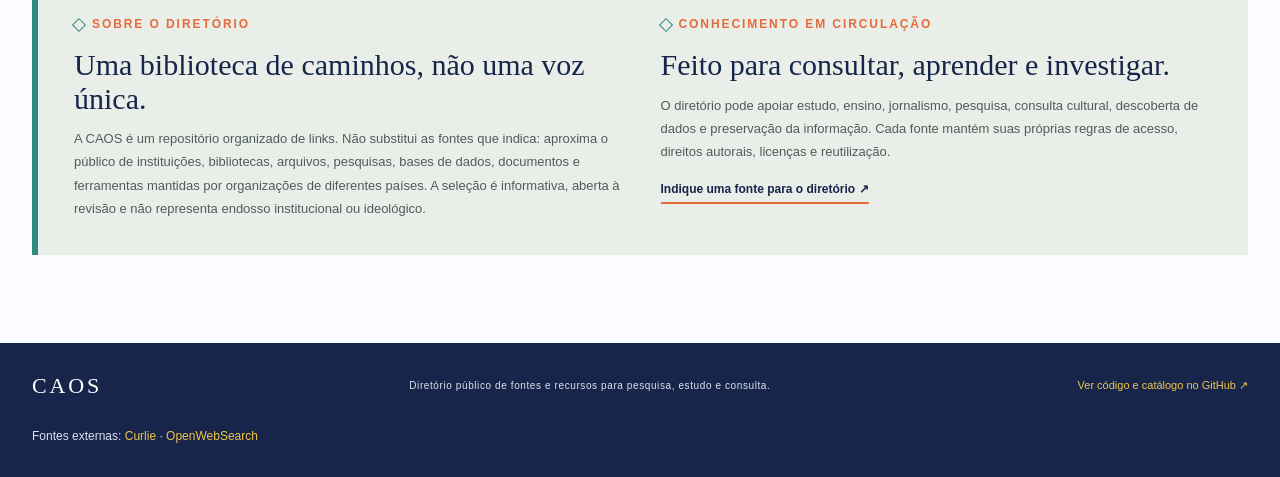
==== commit df4130c3: "fix: remove obsolete site-wide URL counter logic" ====
--- a/index.html
+++ b/index.html
@@ -156,7 +156,7 @@
 const CATEGORY_GUIDE_UI={"guide":{"pt":"Digite letras ou palavras para encontrar uma categoria. Selecione uma sugestão e use a busca principal para localizar fontes.","en":"Type letters or words to find a category. Select a suggestion, then use the main search to find sources.","es":"Escribe letras o palabras para encontrar una categoría. Selecciona una sugerencia y usa la búsqueda principal para localizar fuentes.","fr":"Saisissez des lettres ou des mots pour trouver une catégorie. Choisissez une suggestion, puis utilisez la recherche principale pour trouver des sources.","de":"Geben Sie Buchstaben oder Wörter ein, um eine Kategorie zu finden. Wählen Sie einen Vorschlag und suchen Sie anschließend nach Quellen.","it":"Digita lettere o parole per trovare una categoria. Seleziona un suggerimento e usa la ricerca principale per trovare le fonti.","zh":"输入字母或关键词查找类别。选择建议类别后，使用主搜索查找资料来源。","ja":"文字や単語を入力してカテゴリーを検索します。候補を選択し、メイン検索で情報源を探してください。","ru":"Введите буквы или слова, чтобы найти категорию. Выберите подсказку, затем используйте основной поиск для поиска источников.","nl":"Typ letters of woorden om een categorie te vinden. Kies een suggestie en gebruik daarna de hoofdzoekfunctie om bronnen te vinden.","pl":"Wpisz litery lub słowa, aby znaleźć kategorię. Wybierz podpowiedź, a następnie użyj głównego wyszukiwania, aby znaleźć źródła.","ko":"문자나 단어를 입력해 카테고리를 찾으세요. 추천 항목을 선택한 다음 기본 검색으로 자료를 찾으세요.","ar":"اكتب أحرفًا أو كلمات للعثور على فئة. اختر اقتراحًا ثم استخدم البحث الرئيسي للعثور على المصادر.","hi":"श्रेणी खोजने के लिए अक्षर या शब्द लिखें। सुझाव चुनें और फिर स्रोत खोजने के लिए मुख्य खोज का उपयोग करें।","tr":"Bir kategori bulmak için harfler veya kelimeler yazın. Bir öneri seçin ve kaynakları bulmak için ana aramayı kullanın."},"areas":{"pt":"Pesquise nomes, disciplinas ou palavras relacionadas. As categorias correspondentes aparecem enquanto você digita.","en":"Search names, disciplines or related terms. Matching categories appear as you type.","es":"Busca nombres, disciplinas o términos relacionados. Las categorías coincidentes aparecen mientras escribes.","fr":"Recherchez des noms, des disciplines ou des termes associés. Les catégories correspondantes apparaissent pendant la saisie.","de":"Suchen Sie nach Namen, Fachgebieten oder verwandten Begriffen. Passende Kategorien erscheinen während der Eingabe.","it":"Cerca nomi, discipline o termini correlati. Le categorie corrispondenti appaiono mentre digiti.","zh":"搜索名称、学科或相关词语。匹配的类别会随着输入即时显示。","ja":"名称、分野、関連語を検索できます。入力に合わせて一致するカテゴリーが表示されます。","ru":"Ищите названия, дисциплины или связанные термины. Подходящие категории появляются по мере ввода.","nl":"Zoek op namen, vakgebieden of verwante termen. Overeenkomende categorieën verschijnen terwijl u typt.","pl":"Szukaj nazw, dziedzin lub powiązanych terminów. Pasujące kategorie pojawiają się podczas wpisywania.","ko":"이름, 학문 분야 또는 관련 용어를 검색하세요. 입력하는 동안 일치하는 카테고리가 표시됩니다.","ar":"ابحث عن أسماء أو تخصصات أو مصطلحات ذات صلة. تظهر الفئات المطابقة أثناء الكتابة.","hi":"नाम, विषय या संबंधित शब्द खोजें। टाइप करते ही मेल खाने वाली श्रेणियाँ दिखाई देंगी।","tr":"Adları, disiplinleri veya ilgili terimleri arayın. Yazdıkça eşleşen kategoriler görünür."}};
 Object.entries(CATEGORY_GUIDE_UI.guide).forEach(([code,value])=>L[code].categorySearchGuide=value);
 Object.entries(CATEGORY_GUIDE_UI.areas).forEach(([code,value])=>L[code].areasCopy=value);
-let all=[],filtered=[],active="all",lang="pt",shown=48,searchPrepared=[],topicSamples={},siteTotalCount=Number(document.getElementById("heroCount")?.textContent.replace(/\D/g,""))||0;
+let all=[],filtered=[],active="all",lang="pt",shown=48,searchPrepared=[],topicSamples={}""))||0;
 const $=id=>document.getElementById(id);
 const URL_COUNT_LABELS={pt:"URLs no catálogo",en:"URLs in the catalogue",es:"URL en el catálogo",fr:"URL dans le catalogue",de:"URLs im Katalog",it:"URL nel catalogo",zh:"目录中的网址",ja:"カタログ内のURL",ru:"URL в каталоге",nl:"URL’s in de catalogus",pl:"Adresy URL w katalogu",ko:"카탈로그의 URL",ar:"روابط URL في الفهرس",hi:"कैटलॉग में URL",tr:"Katalogdaki URL’ler"};
 const INTERNATIONAL_NOTE_COPY={pt:"Fontes de instituições, bibliotecas, arquivos e centros de pesquisa de diferentes países e regiões, em vários idiomas. A interface está disponível em 15 idiomas; cada fonte preserva seu idioma original.",en:"Sources from institutions, libraries, archives and research centres across countries and regions, in multiple languages. The interface is available in 15 languages; each source retains its original language.",es:"Fuentes de instituciones, bibliotecas, archivos y centros de investigación de distintos países y regiones, en varios idiomas. La interfaz está disponible en 15 idiomas; cada fuente conserva su idioma original.",fr:"Des sources d’institutions, de bibliothèques, d’archives et de centres de recherche de différents pays et régions, dans plusieurs langues. L’interface est disponible en 15 langues ; chaque source conserve sa langue d’origine.",de:"Quellen von Institutionen, Bibliotheken, Archiven und Forschungszentren aus verschiedenen Ländern und Regionen in mehreren Sprachen. Die Benutzeroberfläche ist in 15 Sprachen verfügbar; jede Quelle behält ihre Originalsprache.",it:"Fonti di istituzioni, biblioteche, archivi e centri di ricerca di diversi paesi e regioni, in più lingue. L’interfaccia è disponibile in 15 lingue; ogni fonte mantiene la propria lingua originale.",zh:"收录来自不同国家和地区的机构、图书馆、档案馆及研究中心的多语种资源。界面支持15种语言；每个来源均保留其原始语言。",ja:"さまざまな国や地域の機関、図書館、アーカイブ、研究センターの情報源を複数の言語で収録しています。インターフェースは15言語に対応し、各情報源は原文の言語を維持します。",ru:"Источники учреждений, библиотек, архивов и исследовательских центров из разных стран и регионов на разных языках. Интерфейс доступен на 15 языках; каждый источник сохраняет свой оригинальный язык.",nl:"Bronnen van instellingen, bibliotheken, archieven en onderzoekscentra uit verschillende landen en regio’s, in meerdere talen. De interface is beschikbaar in 15 talen; elke bron behoudt de oorspronkelijke taal.",pl:"Źródła instytucji, bibliotek, archiwów i ośrodków badawczych z różnych krajów i regionów, w wielu językach. Interfejs jest dostępny w 15 językach; każde źródło zachowuje swój oryginalny język.",ko:"여러 국가와 지역의 기관, 도서관, 기록관 및 연구센터가 제공하는 다국어 자료를 모았습니다. 인터페이스는 15개 언어를 지원하며 각 자료는 원래 언어를 유지합니다.",ar:"مصادر من مؤسسات ومكتبات ومحفوظات ومراكز بحثية في بلدان ومناطق مختلفة، وب لغات متعددة. الواجهة متاحة بـ15 لغة، مع الحفاظ على اللغة الأصلية لكل مصدر.",hi:"विभिन्न देशों और क्षेत्रों के संस्थानों, पुस्तकालयों, अभिलेखागार और अनुसंधान केंद्रों के स्रोत कई भाषाओं में उपलब्ध हैं। इंटरफ़ेस 15 भाषाओं में उपलब्ध है; हर स्रोत अपनी मूल भाषा में रहता है।",tr:"Farklı ülke ve bölgelerdeki kurumların, kütüphanelerin, arşivlerin ve araştırma merkezlerinin kaynakları birden çok dilde sunulur. Arayüz 15 dilde kullanılabilir; her kaynak özgün dilini korur."};
@@ -258,7 +258,6 @@
  all=[...base,...(extra.resources||[]),...(wikidata.resources||[])];
  const seen=new Set();
  all=all.filter(x=>{const key=String(x.url||"").trim().replace(/\/$/,"").toLowerCase();if(!key||seen.has(key))return false;seen.add(key);return true});
- siteTotalCount=Number.isSafeInteger(stats?.total_unique_urls)&&stats.total_unique_urls>0?stats.total_unique_urls:(siteTotalCount||all.length);
  const catalogueUrlCount=stats?.unique_urls_by_catalogue?.main_directory;if(Number.isSafeInteger(catalogueUrlCount)&&catalogueUrlCount>=0)$("heroCount").textContent=catalogueUrlCount.toLocaleString();prepareSearch();fillDiscoveryFilters();$("curlieCredit").hidden=!all.some(x=>x.source==="Curlie");render();
 }).catch(error=>{$("resources").innerHTML='<div class="empty">O catálogo não pôde ser carregado. Verifique a conexão e tente novamente.</div>';console.error(error)});
 setLanguage("pt");
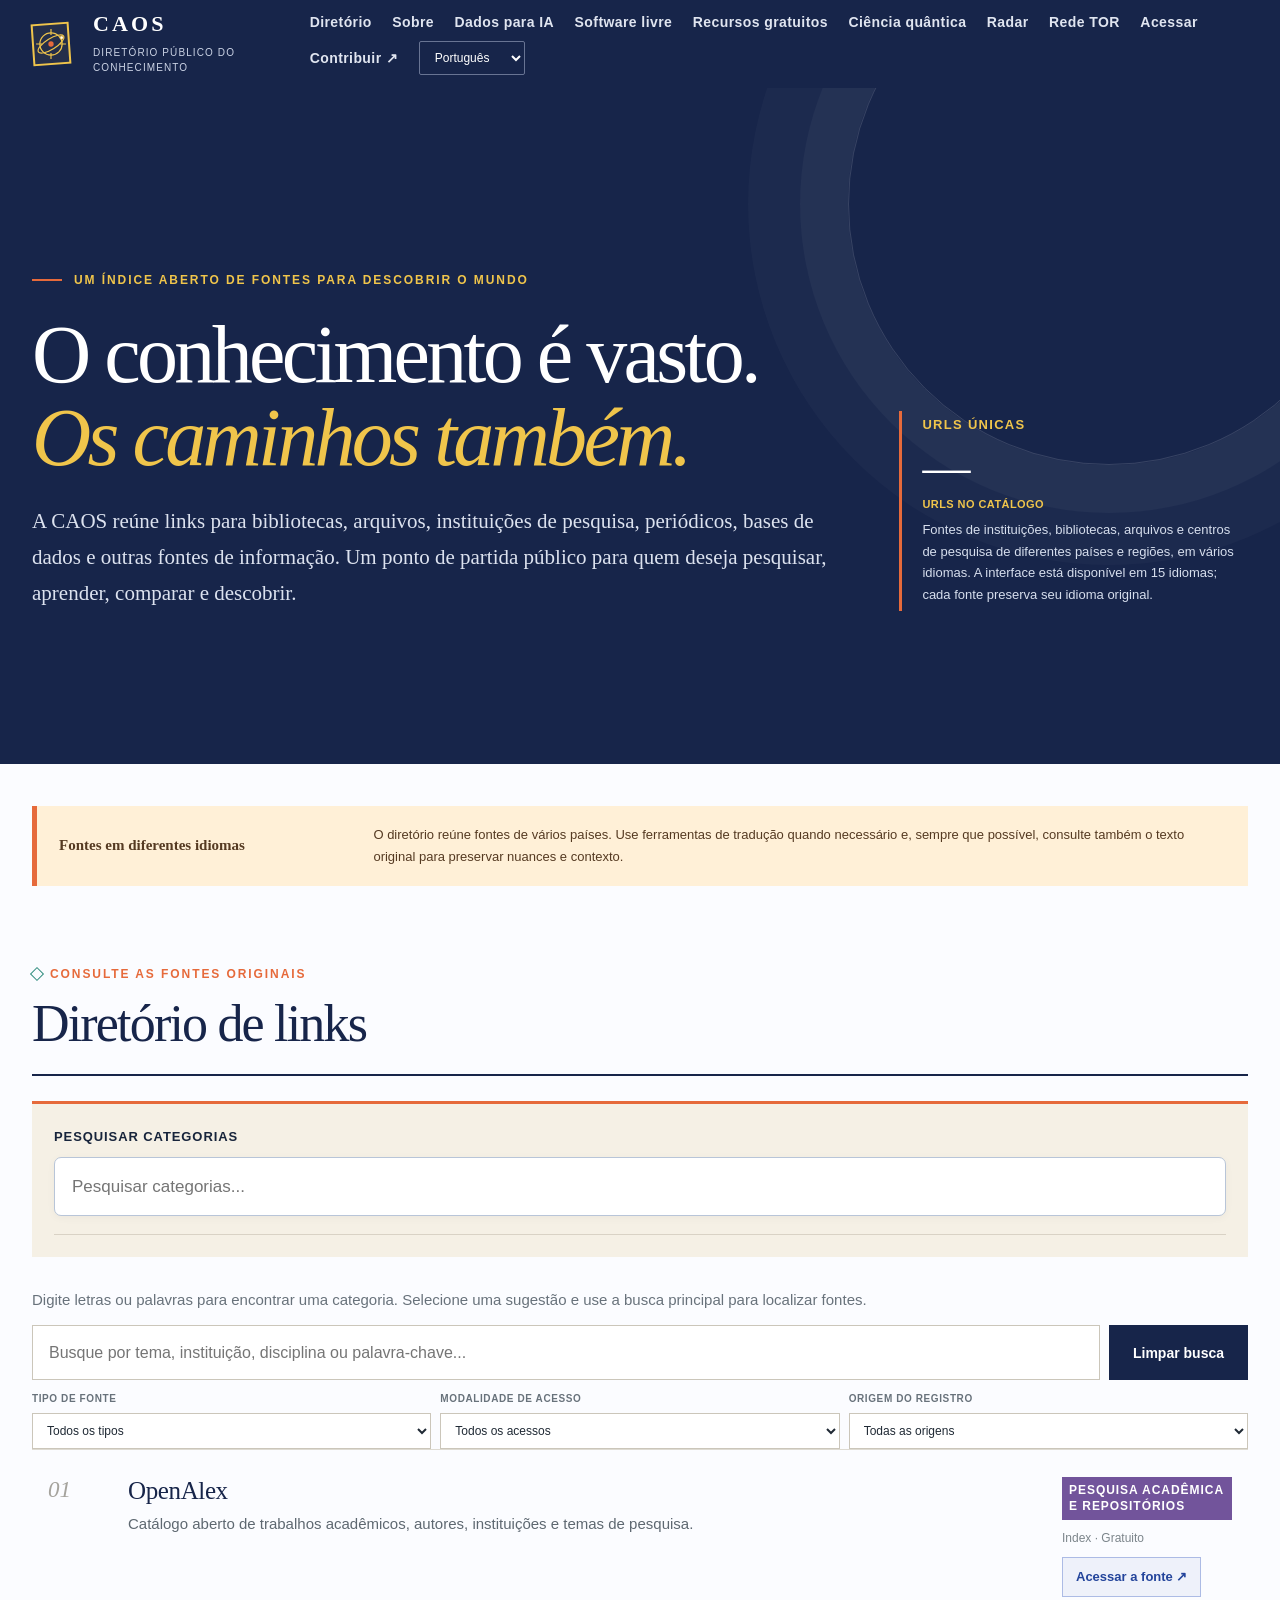
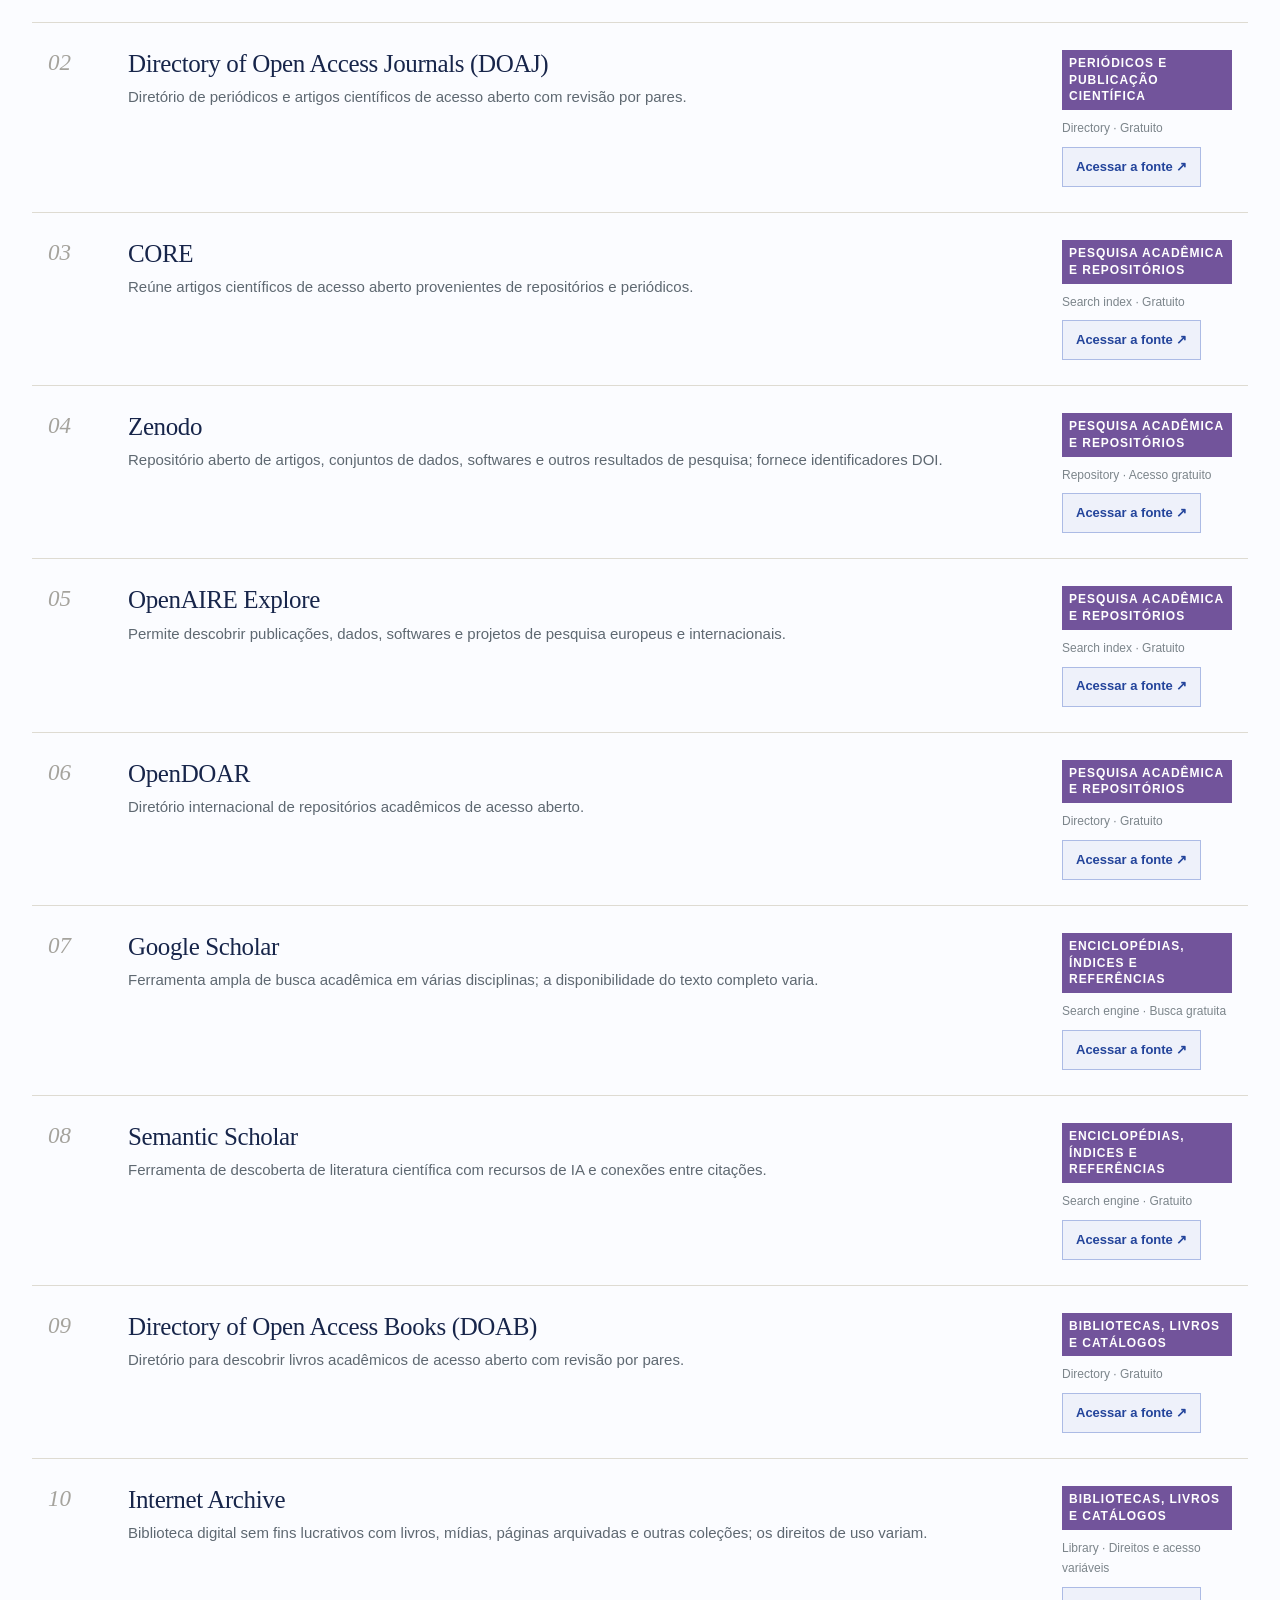
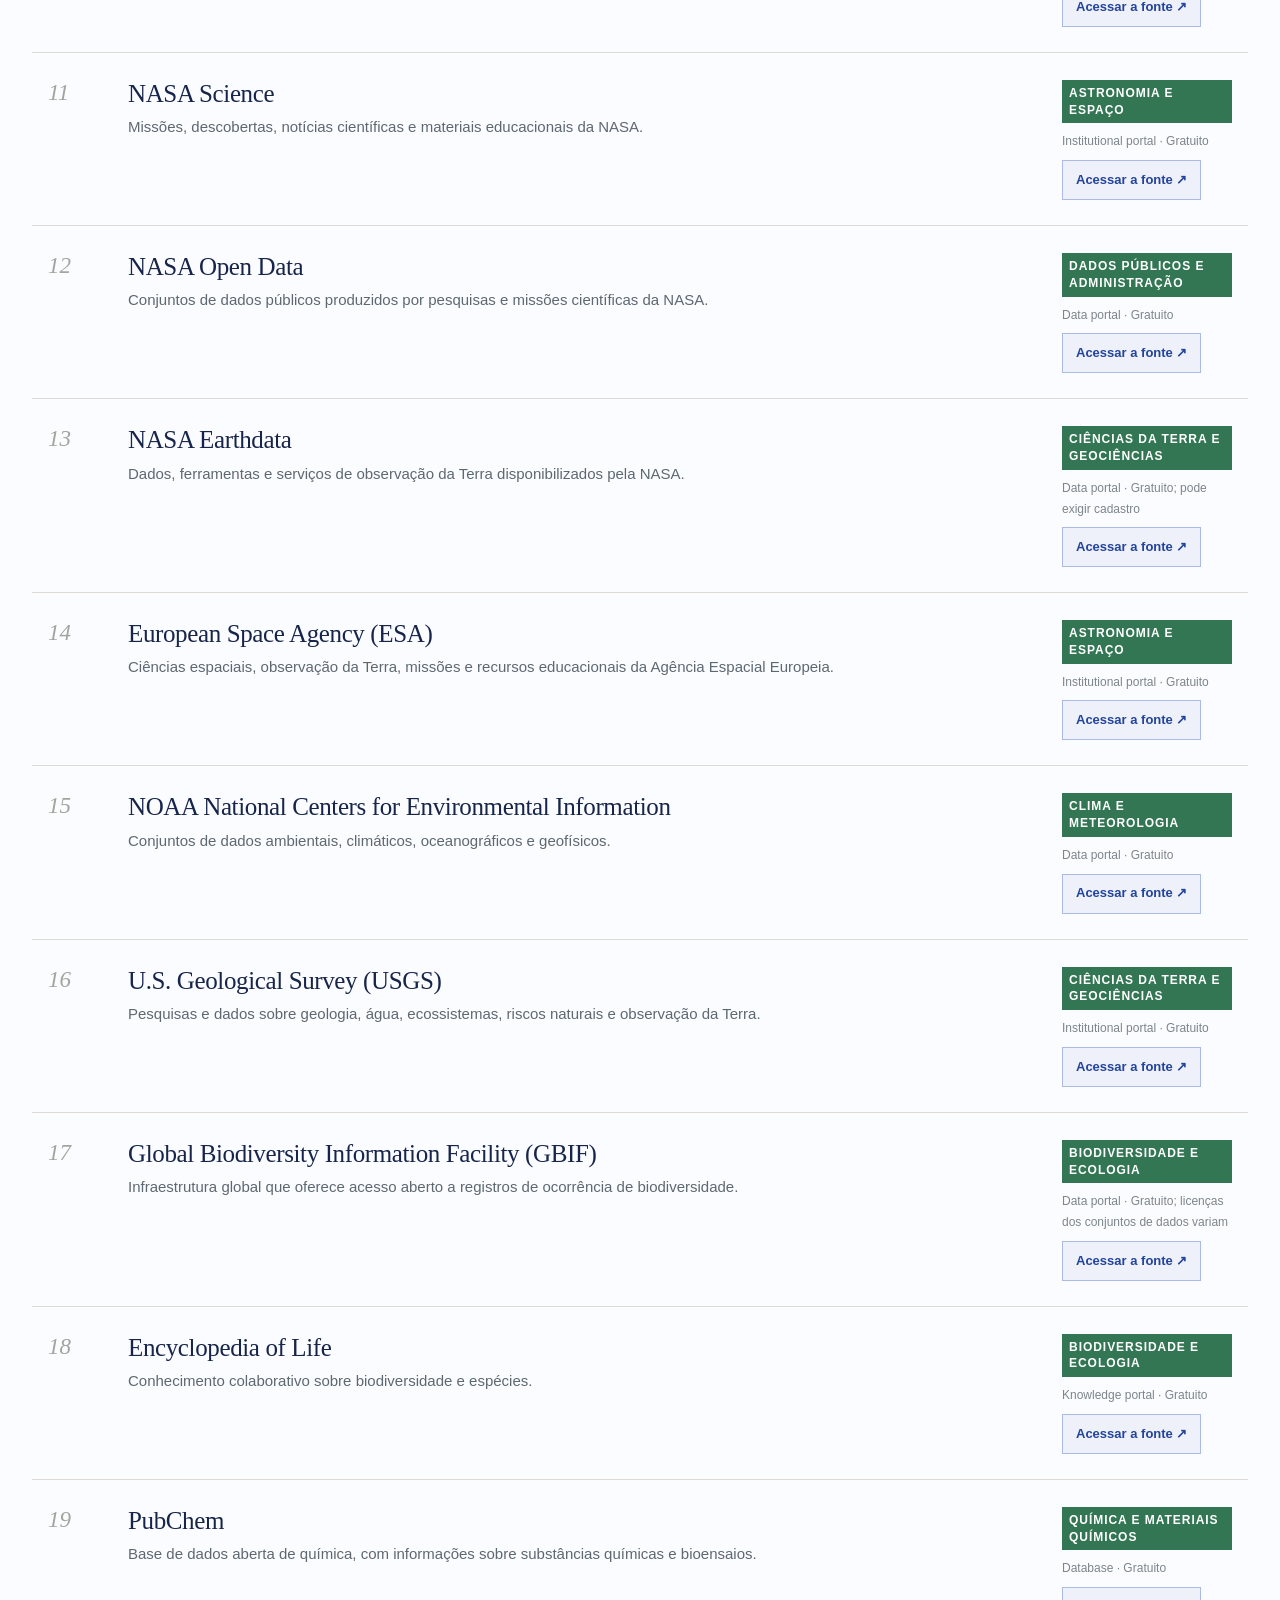
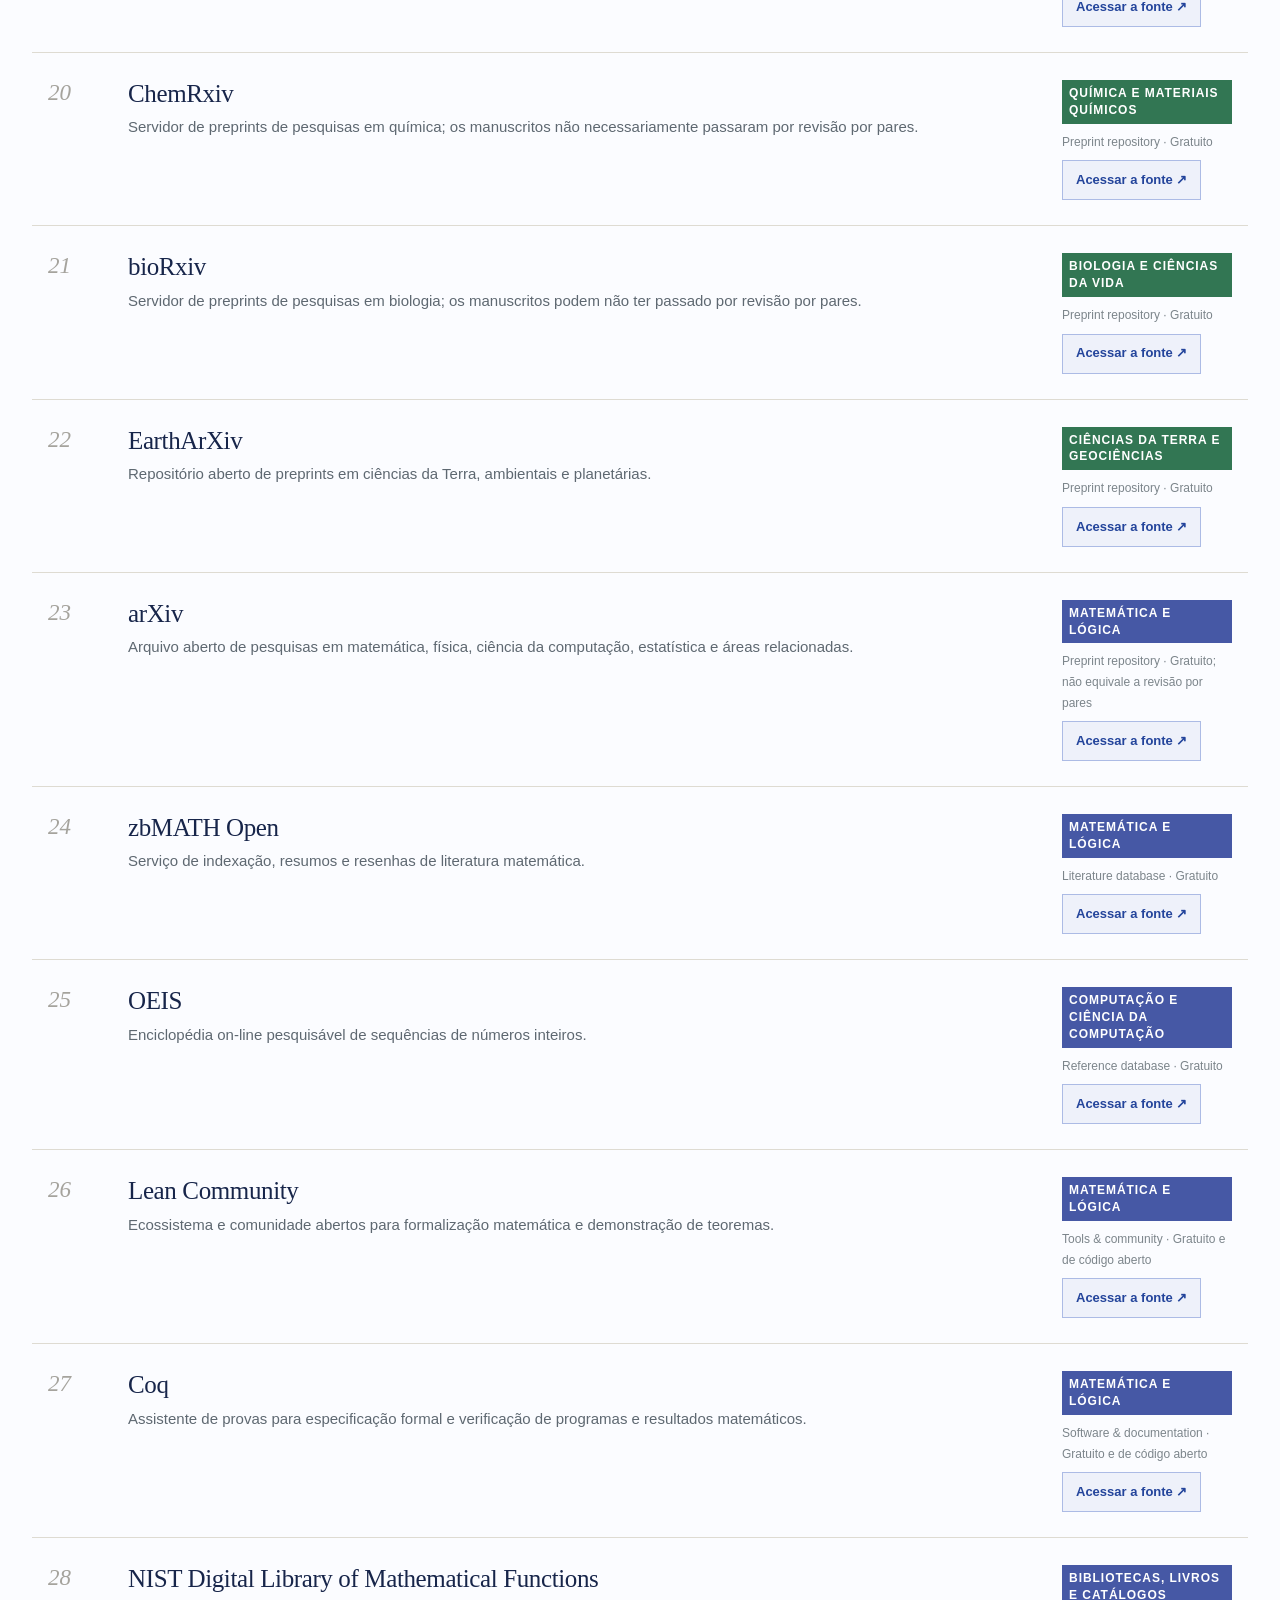
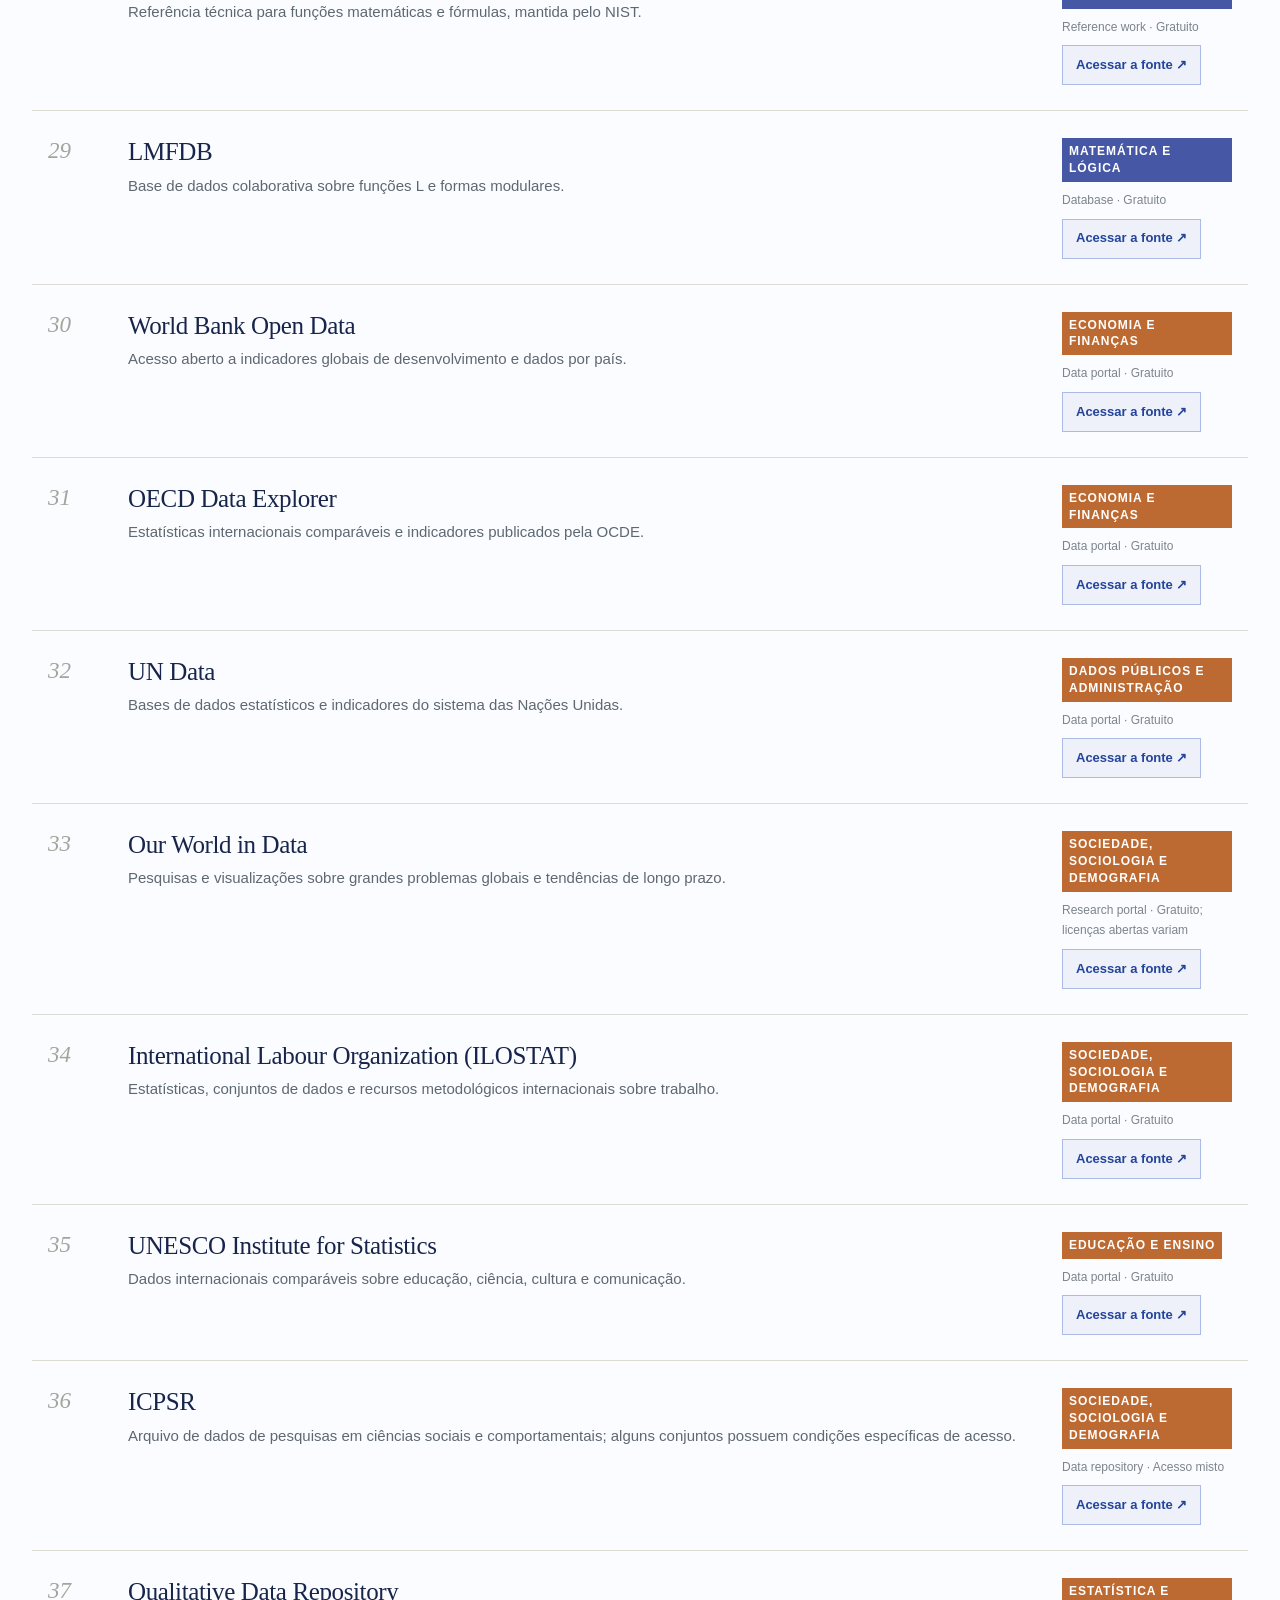
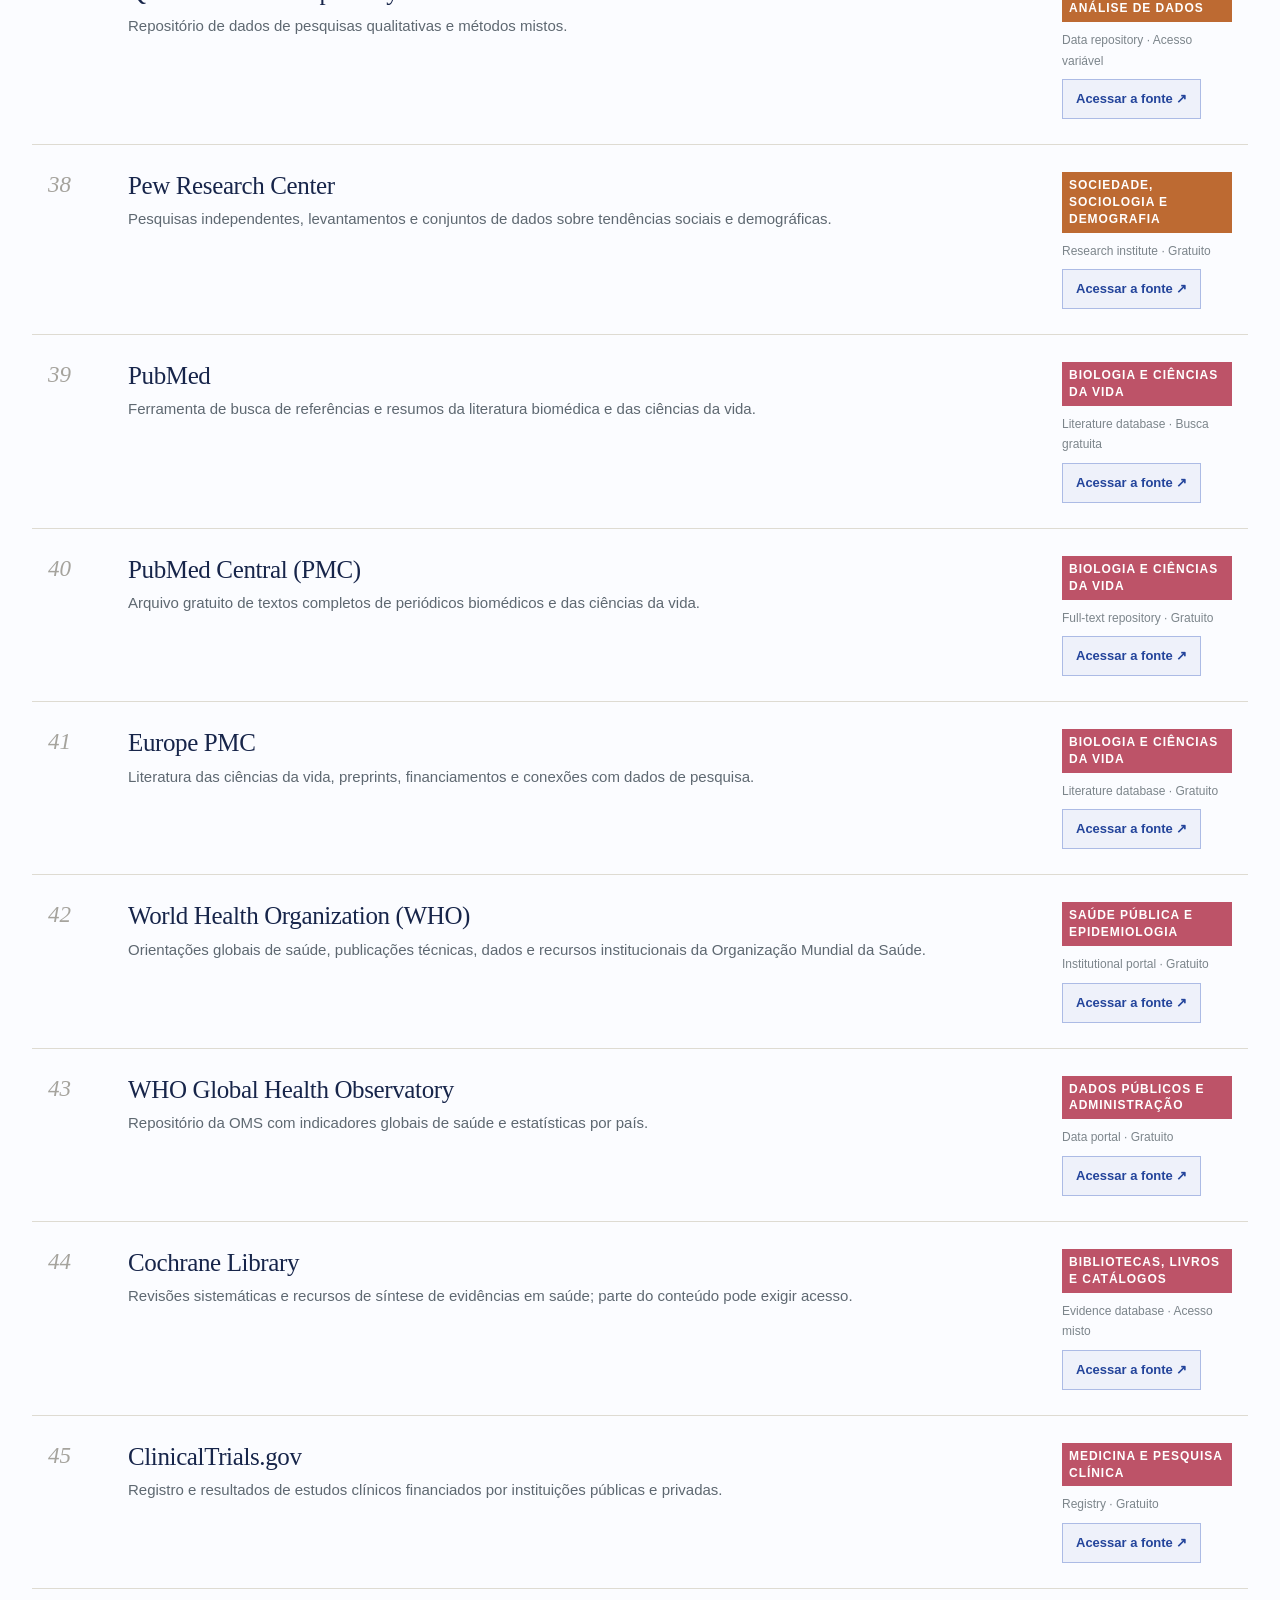
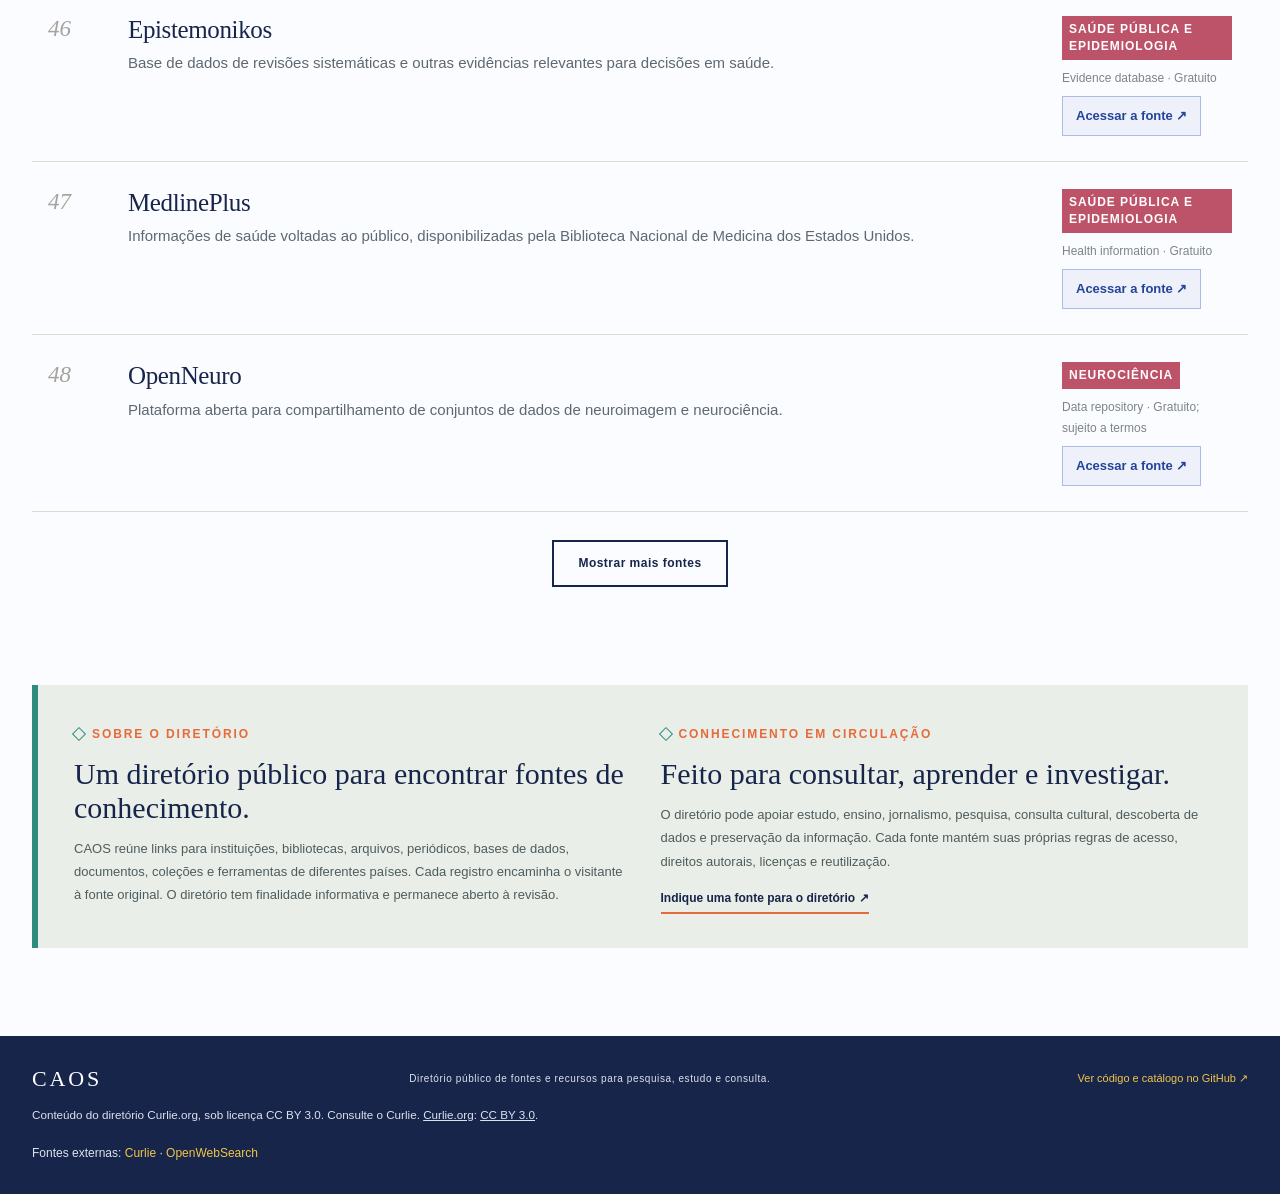
==== commit 58cf2d0d: "fix: repair malformed JavaScript initializer" ====
--- a/index.html
+++ b/index.html
@@ -156,7 +156,7 @@
 const CATEGORY_GUIDE_UI={"guide":{"pt":"Digite letras ou palavras para encontrar uma categoria. Selecione uma sugestão e use a busca principal para localizar fontes.","en":"Type letters or words to find a category. Select a suggestion, then use the main search to find sources.","es":"Escribe letras o palabras para encontrar una categoría. Selecciona una sugerencia y usa la búsqueda principal para localizar fuentes.","fr":"Saisissez des lettres ou des mots pour trouver une catégorie. Choisissez une suggestion, puis utilisez la recherche principale pour trouver des sources.","de":"Geben Sie Buchstaben oder Wörter ein, um eine Kategorie zu finden. Wählen Sie einen Vorschlag und suchen Sie anschließend nach Quellen.","it":"Digita lettere o parole per trovare una categoria. Seleziona un suggerimento e usa la ricerca principale per trovare le fonti.","zh":"输入字母或关键词查找类别。选择建议类别后，使用主搜索查找资料来源。","ja":"文字や単語を入力してカテゴリーを検索します。候補を選択し、メイン検索で情報源を探してください。","ru":"Введите буквы или слова, чтобы найти категорию. Выберите подсказку, затем используйте основной поиск для поиска источников.","nl":"Typ letters of woorden om een categorie te vinden. Kies een suggestie en gebruik daarna de hoofdzoekfunctie om bronnen te vinden.","pl":"Wpisz litery lub słowa, aby znaleźć kategorię. Wybierz podpowiedź, a następnie użyj głównego wyszukiwania, aby znaleźć źródła.","ko":"문자나 단어를 입력해 카테고리를 찾으세요. 추천 항목을 선택한 다음 기본 검색으로 자료를 찾으세요.","ar":"اكتب أحرفًا أو كلمات للعثور على فئة. اختر اقتراحًا ثم استخدم البحث الرئيسي للعثور على المصادر.","hi":"श्रेणी खोजने के लिए अक्षर या शब्द लिखें। सुझाव चुनें और फिर स्रोत खोजने के लिए मुख्य खोज का उपयोग करें।","tr":"Bir kategori bulmak için harfler veya kelimeler yazın. Bir öneri seçin ve kaynakları bulmak için ana aramayı kullanın."},"areas":{"pt":"Pesquise nomes, disciplinas ou palavras relacionadas. As categorias correspondentes aparecem enquanto você digita.","en":"Search names, disciplines or related terms. Matching categories appear as you type.","es":"Busca nombres, disciplinas o términos relacionados. Las categorías coincidentes aparecen mientras escribes.","fr":"Recherchez des noms, des disciplines ou des termes associés. Les catégories correspondantes apparaissent pendant la saisie.","de":"Suchen Sie nach Namen, Fachgebieten oder verwandten Begriffen. Passende Kategorien erscheinen während der Eingabe.","it":"Cerca nomi, discipline o termini correlati. Le categorie corrispondenti appaiono mentre digiti.","zh":"搜索名称、学科或相关词语。匹配的类别会随着输入即时显示。","ja":"名称、分野、関連語を検索できます。入力に合わせて一致するカテゴリーが表示されます。","ru":"Ищите названия, дисциплины или связанные термины. Подходящие категории появляются по мере ввода.","nl":"Zoek op namen, vakgebieden of verwante termen. Overeenkomende categorieën verschijnen terwijl u typt.","pl":"Szukaj nazw, dziedzin lub powiązanych terminów. Pasujące kategorie pojawiają się podczas wpisywania.","ko":"이름, 학문 분야 또는 관련 용어를 검색하세요. 입력하는 동안 일치하는 카테고리가 표시됩니다.","ar":"ابحث عن أسماء أو تخصصات أو مصطلحات ذات صلة. تظهر الفئات المطابقة أثناء الكتابة.","hi":"नाम, विषय या संबंधित शब्द खोजें। टाइप करते ही मेल खाने वाली श्रेणियाँ दिखाई देंगी।","tr":"Adları, disiplinleri veya ilgili terimleri arayın. Yazdıkça eşleşen kategoriler görünür."}};
 Object.entries(CATEGORY_GUIDE_UI.guide).forEach(([code,value])=>L[code].categorySearchGuide=value);
 Object.entries(CATEGORY_GUIDE_UI.areas).forEach(([code,value])=>L[code].areasCopy=value);
-let all=[],filtered=[],active="all",lang="pt",shown=48,searchPrepared=[],topicSamples={}""))||0;
+let all=[],filtered=[],active="all",lang="pt",shown=48,searchPrepared=[],topicSamples={};
 const $=id=>document.getElementById(id);
 const URL_COUNT_LABELS={pt:"URLs no catálogo",en:"URLs in the catalogue",es:"URL en el catálogo",fr:"URL dans le catalogue",de:"URLs im Katalog",it:"URL nel catalogo",zh:"目录中的网址",ja:"カタログ内のURL",ru:"URL в каталоге",nl:"URL’s in de catalogus",pl:"Adresy URL w katalogu",ko:"카탈로그의 URL",ar:"روابط URL في الفهرس",hi:"कैटलॉग में URL",tr:"Katalogdaki URL’ler"};
 const INTERNATIONAL_NOTE_COPY={pt:"Fontes de instituições, bibliotecas, arquivos e centros de pesquisa de diferentes países e regiões, em vários idiomas. A interface está disponível em 15 idiomas; cada fonte preserva seu idioma original.",en:"Sources from institutions, libraries, archives and research centres across countries and regions, in multiple languages. The interface is available in 15 languages; each source retains its original language.",es:"Fuentes de instituciones, bibliotecas, archivos y centros de investigación de distintos países y regiones, en varios idiomas. La interfaz está disponible en 15 idiomas; cada fuente conserva su idioma original.",fr:"Des sources d’institutions, de bibliothèques, d’archives et de centres de recherche de différents pays et régions, dans plusieurs langues. L’interface est disponible en 15 langues ; chaque source conserve sa langue d’origine.",de:"Quellen von Institutionen, Bibliotheken, Archiven und Forschungszentren aus verschiedenen Ländern und Regionen in mehreren Sprachen. Die Benutzeroberfläche ist in 15 Sprachen verfügbar; jede Quelle behält ihre Originalsprache.",it:"Fonti di istituzioni, biblioteche, archivi e centri di ricerca di diversi paesi e regioni, in più lingue. L’interfaccia è disponibile in 15 lingue; ogni fonte mantiene la propria lingua originale.",zh:"收录来自不同国家和地区的机构、图书馆、档案馆及研究中心的多语种资源。界面支持15种语言；每个来源均保留其原始语言。",ja:"さまざまな国や地域の機関、図書館、アーカイブ、研究センターの情報源を複数の言語で収録しています。インターフェースは15言語に対応し、各情報源は原文の言語を維持します。",ru:"Источники учреждений, библиотек, архивов и исследовательских центров из разных стран и регионов на разных языках. Интерфейс доступен на 15 языках; каждый источник сохраняет свой оригинальный язык.",nl:"Bronnen van instellingen, bibliotheken, archieven en onderzoekscentra uit verschillende landen en regio’s, in meerdere talen. De interface is beschikbaar in 15 talen; elke bron behoudt de oorspronkelijke taal.",pl:"Źródła instytucji, bibliotek, archiwów i ośrodków badawczych z różnych krajów i regionów, w wielu językach. Interfejs jest dostępny w 15 językach; każde źródło zachowuje swój oryginalny język.",ko:"여러 국가와 지역의 기관, 도서관, 기록관 및 연구센터가 제공하는 다국어 자료를 모았습니다. 인터페이스는 15개 언어를 지원하며 각 자료는 원래 언어를 유지합니다.",ar:"مصادر من مؤسسات ومكتبات ومحفوظات ومراكز بحثية في بلدان ومناطق مختلفة، وب لغات متعددة. الواجهة متاحة بـ15 لغة، مع الحفاظ على اللغة الأصلية لكل مصدر.",hi:"विभिन्न देशों और क्षेत्रों के संस्थानों, पुस्तकालयों, अभिलेखागार और अनुसंधान केंद्रों के स्रोत कई भाषाओं में उपलब्ध हैं। इंटरफ़ेस 15 भाषाओं में उपलब्ध है; हर स्रोत अपनी मूल भाषा में रहता है।",tr:"Farklı ülke ve bölgelerdeki kurumların, kütüphanelerin, arşivlerin ve araştırma merkezlerinin kaynakları birden çok dilde sunulur. Arayüz 15 dilde kullanılabilir; her kaynak özgün dilini korur."};
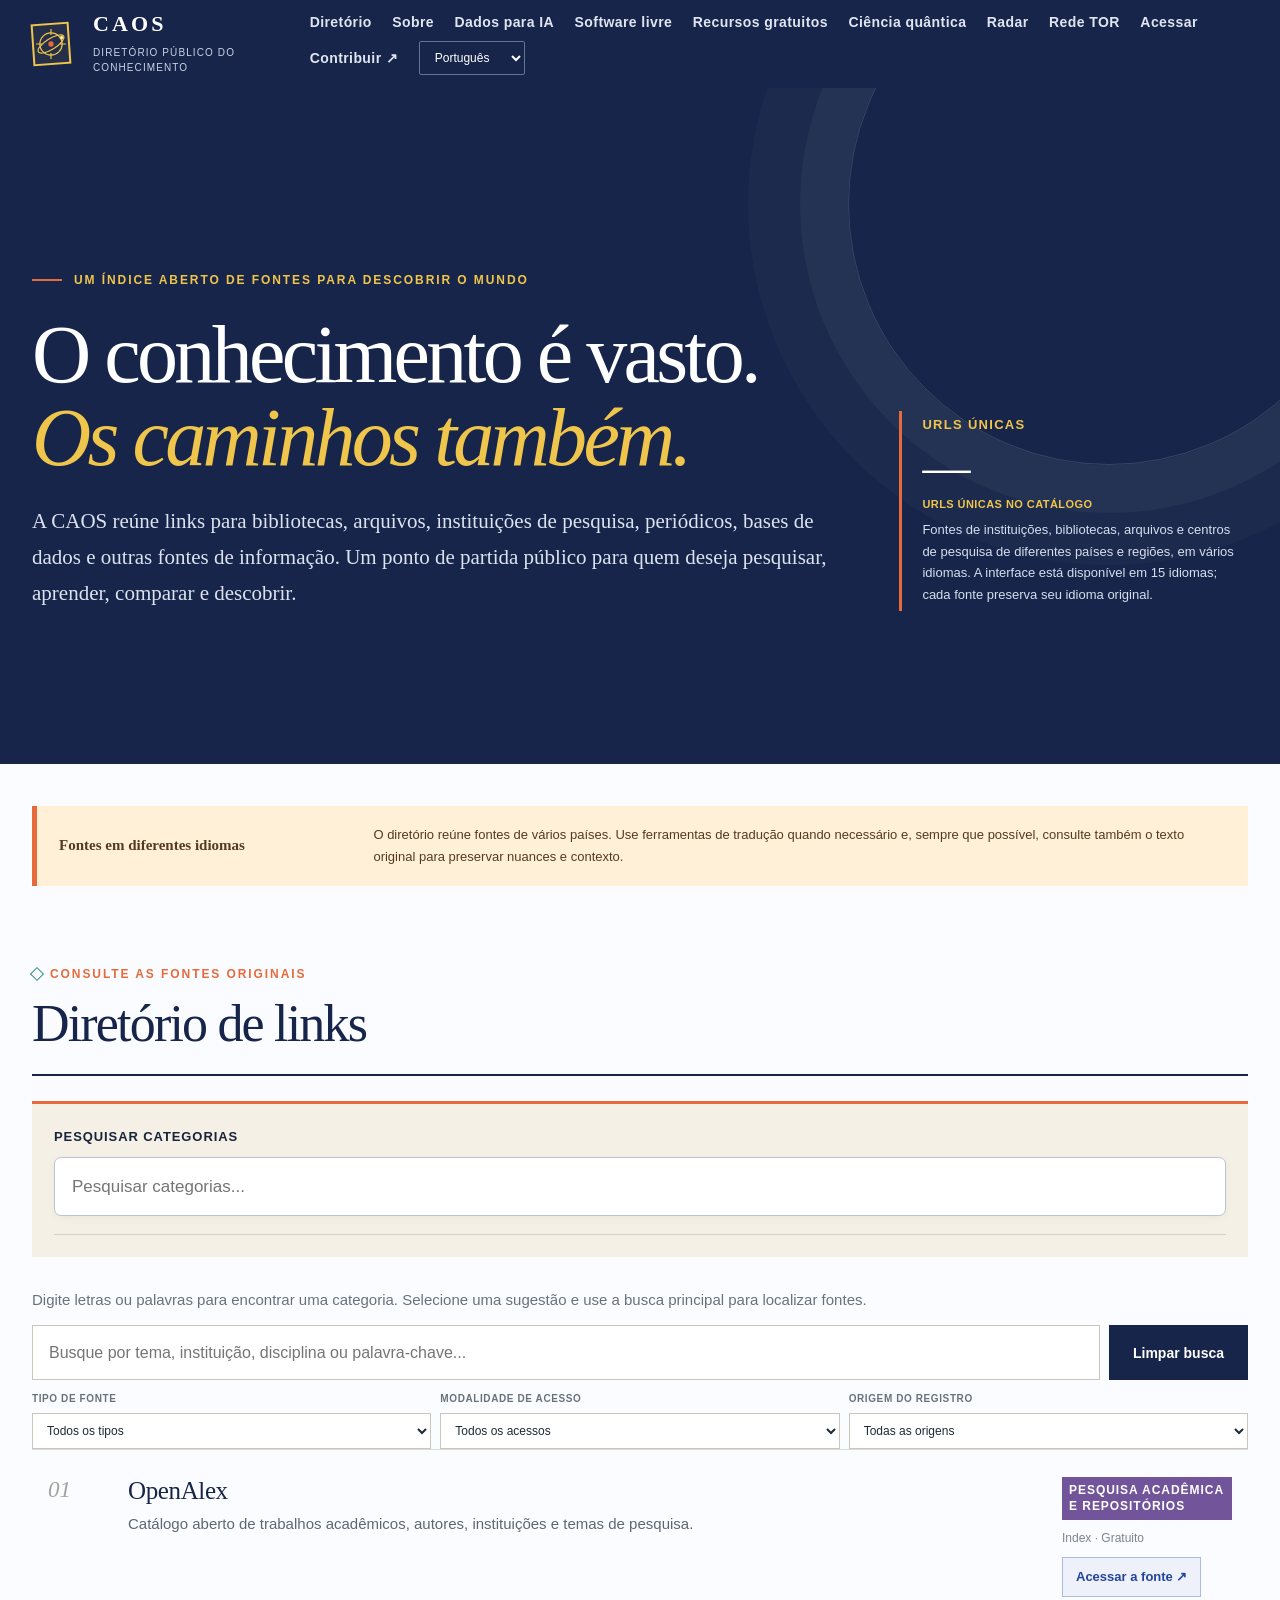
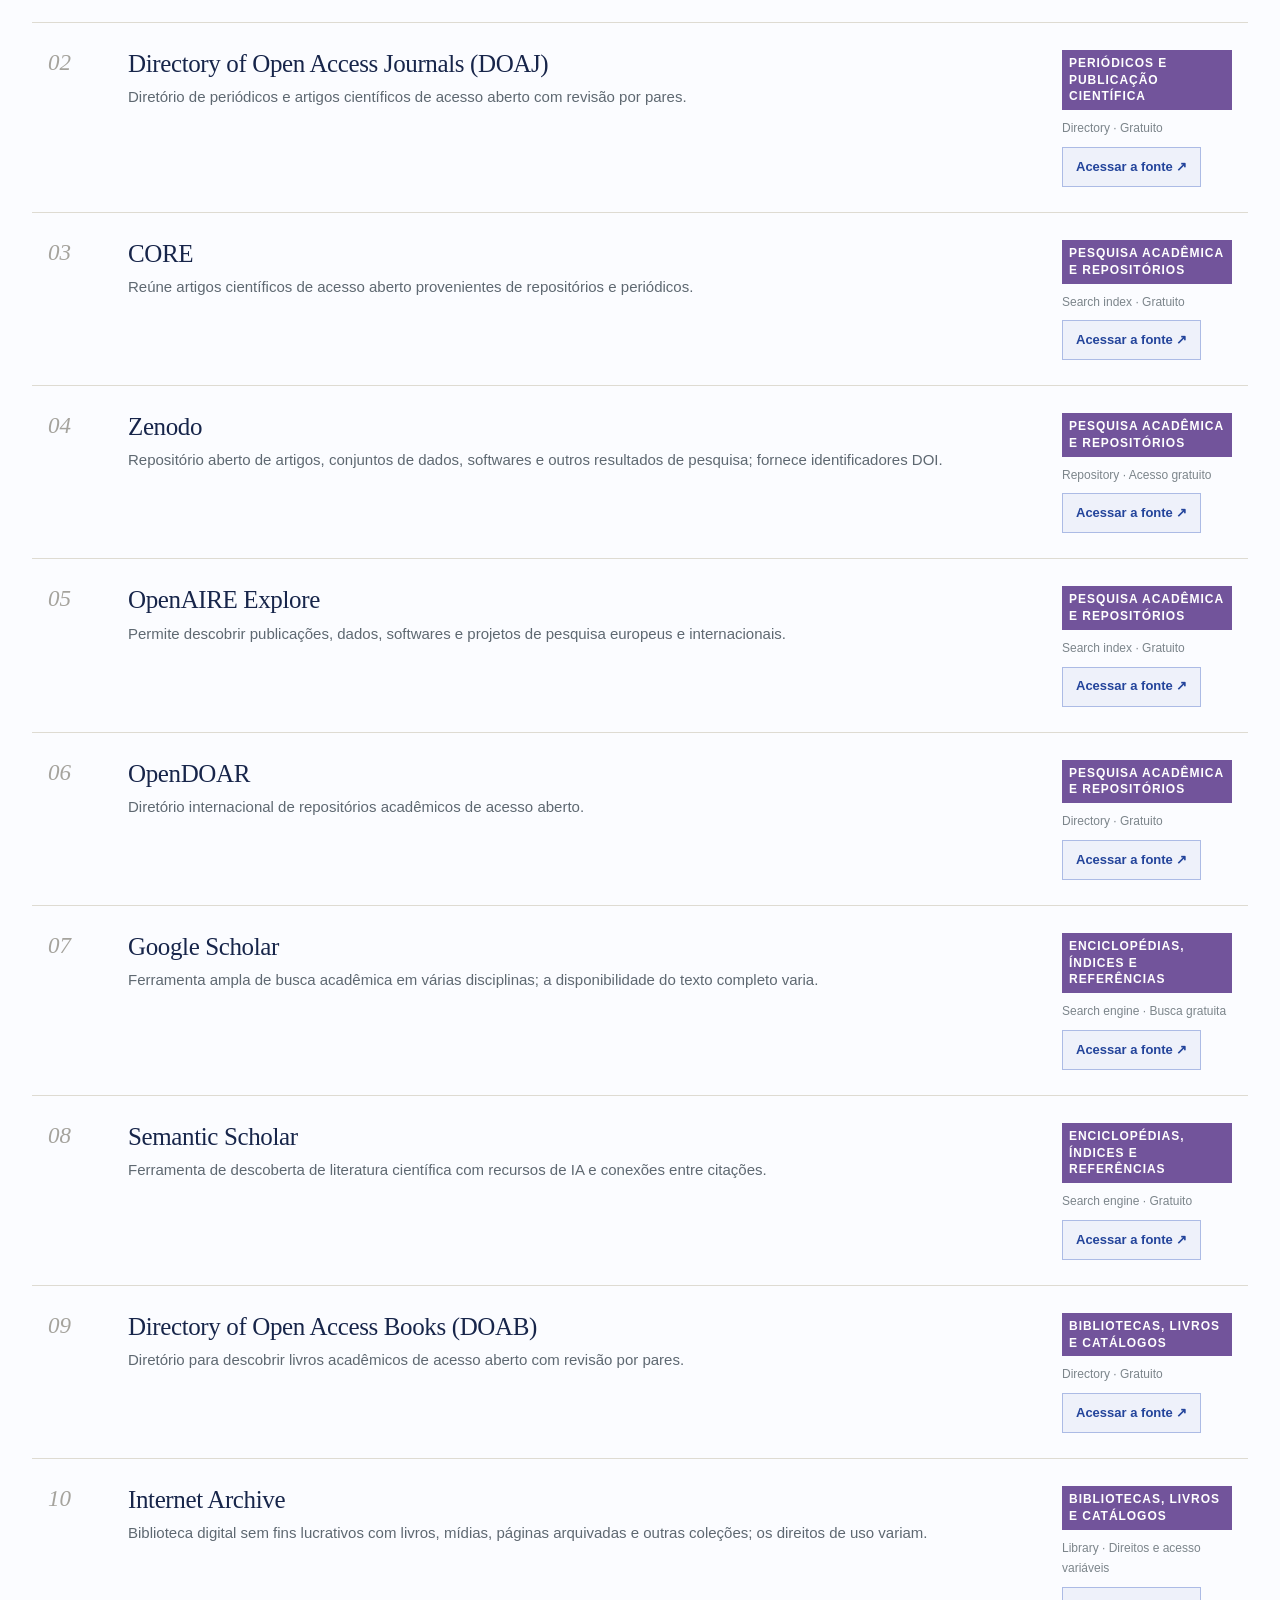
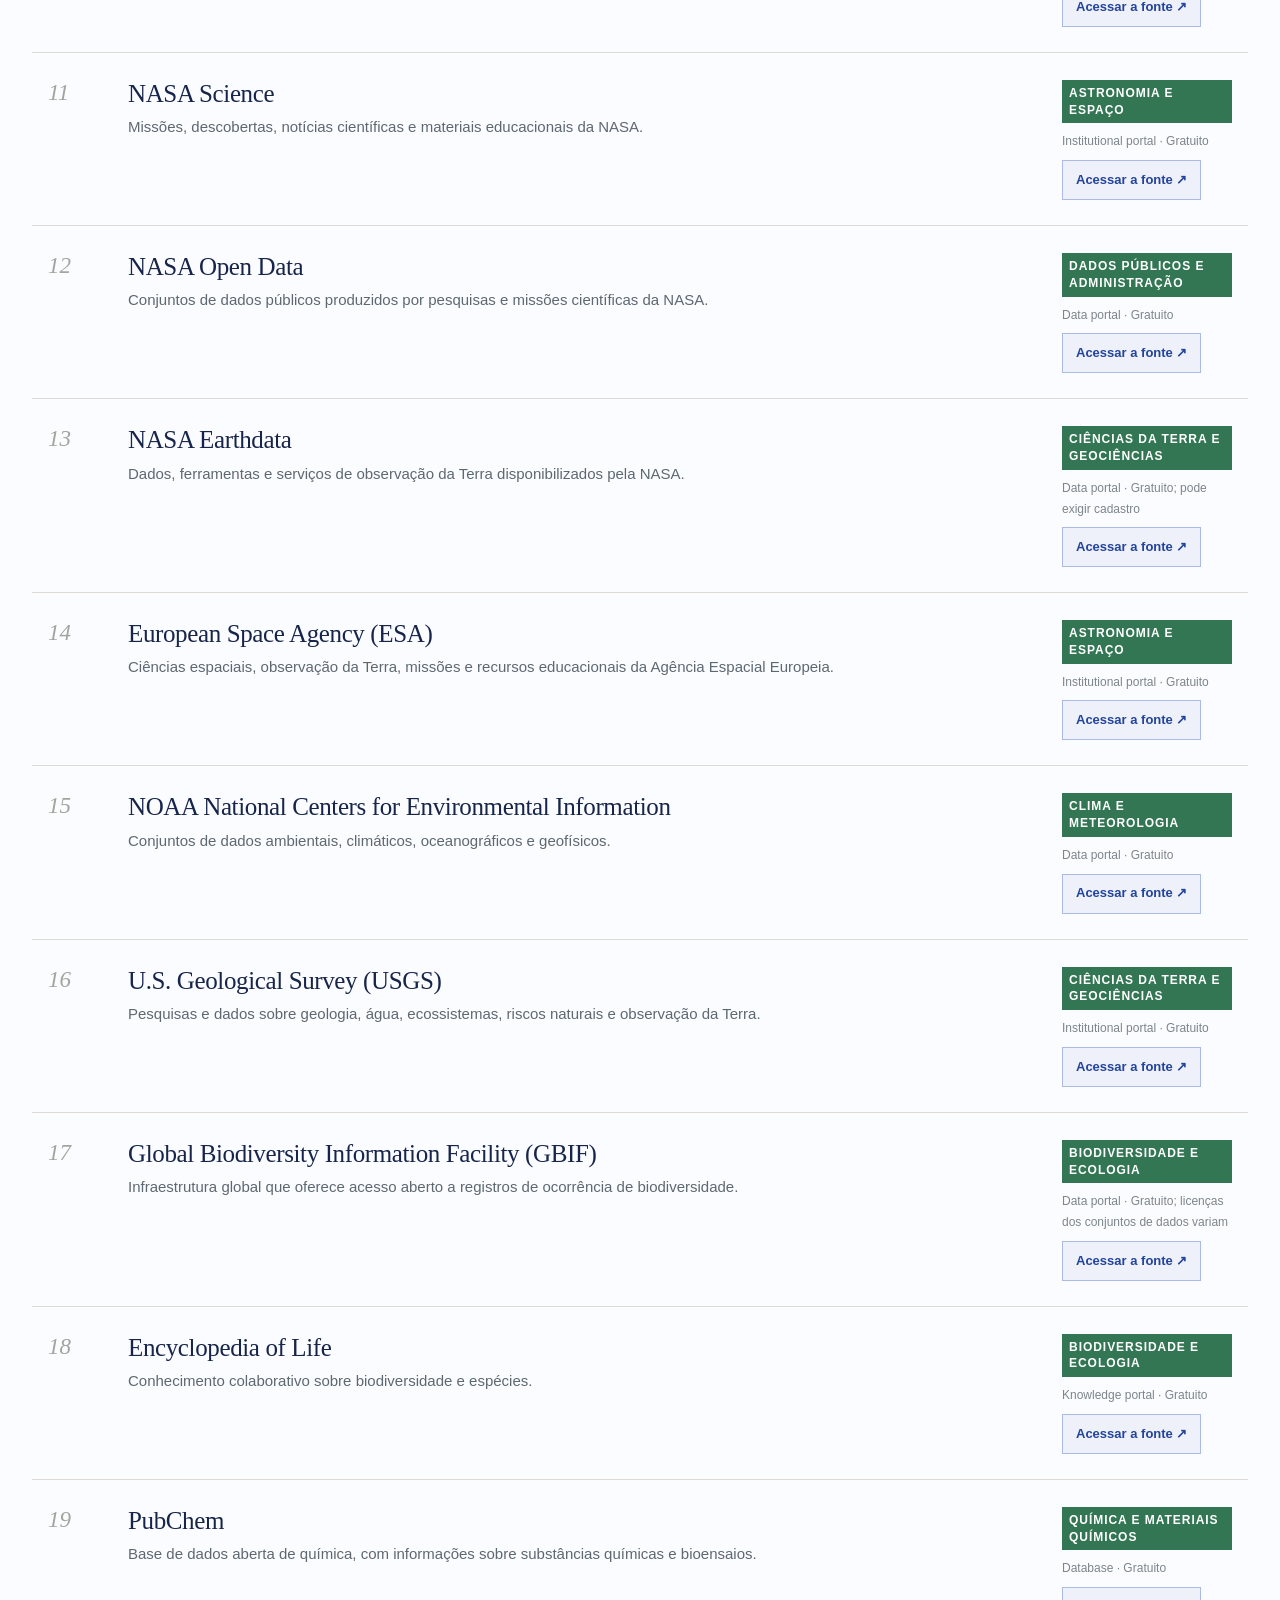
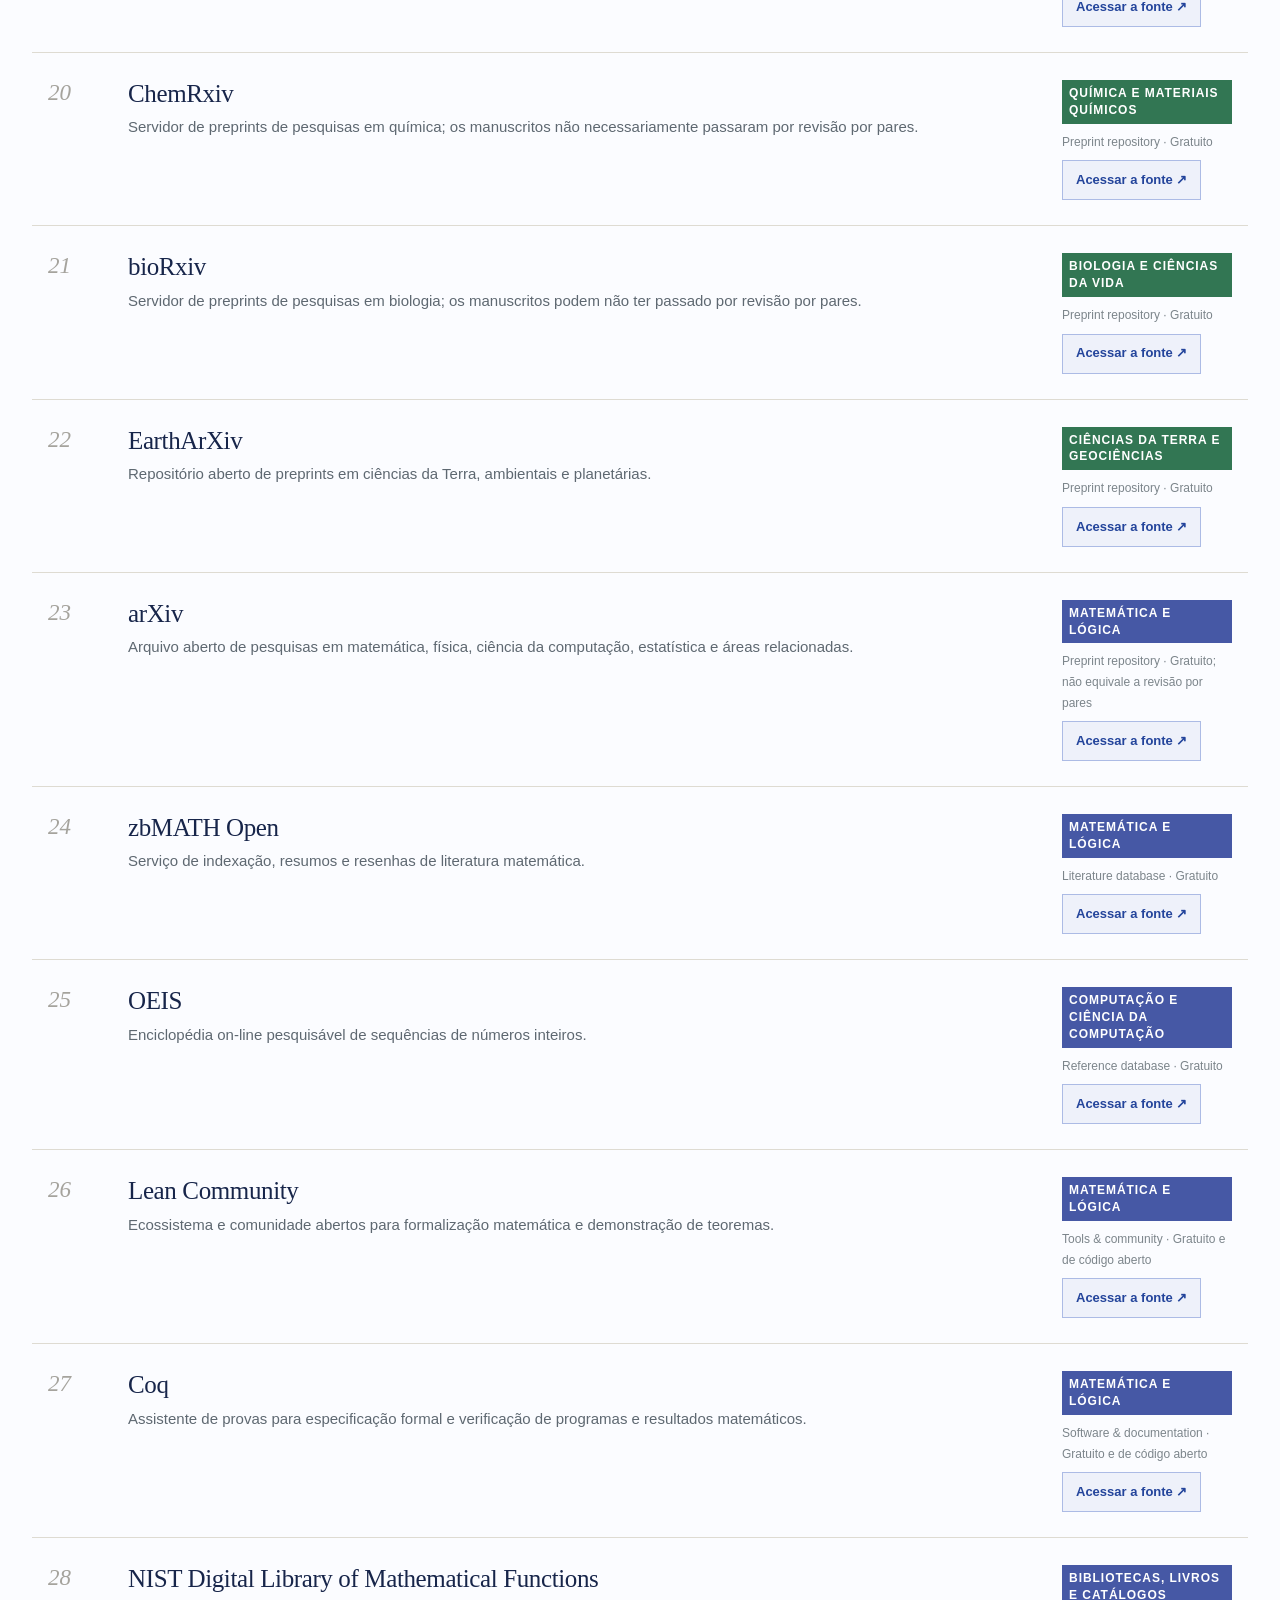
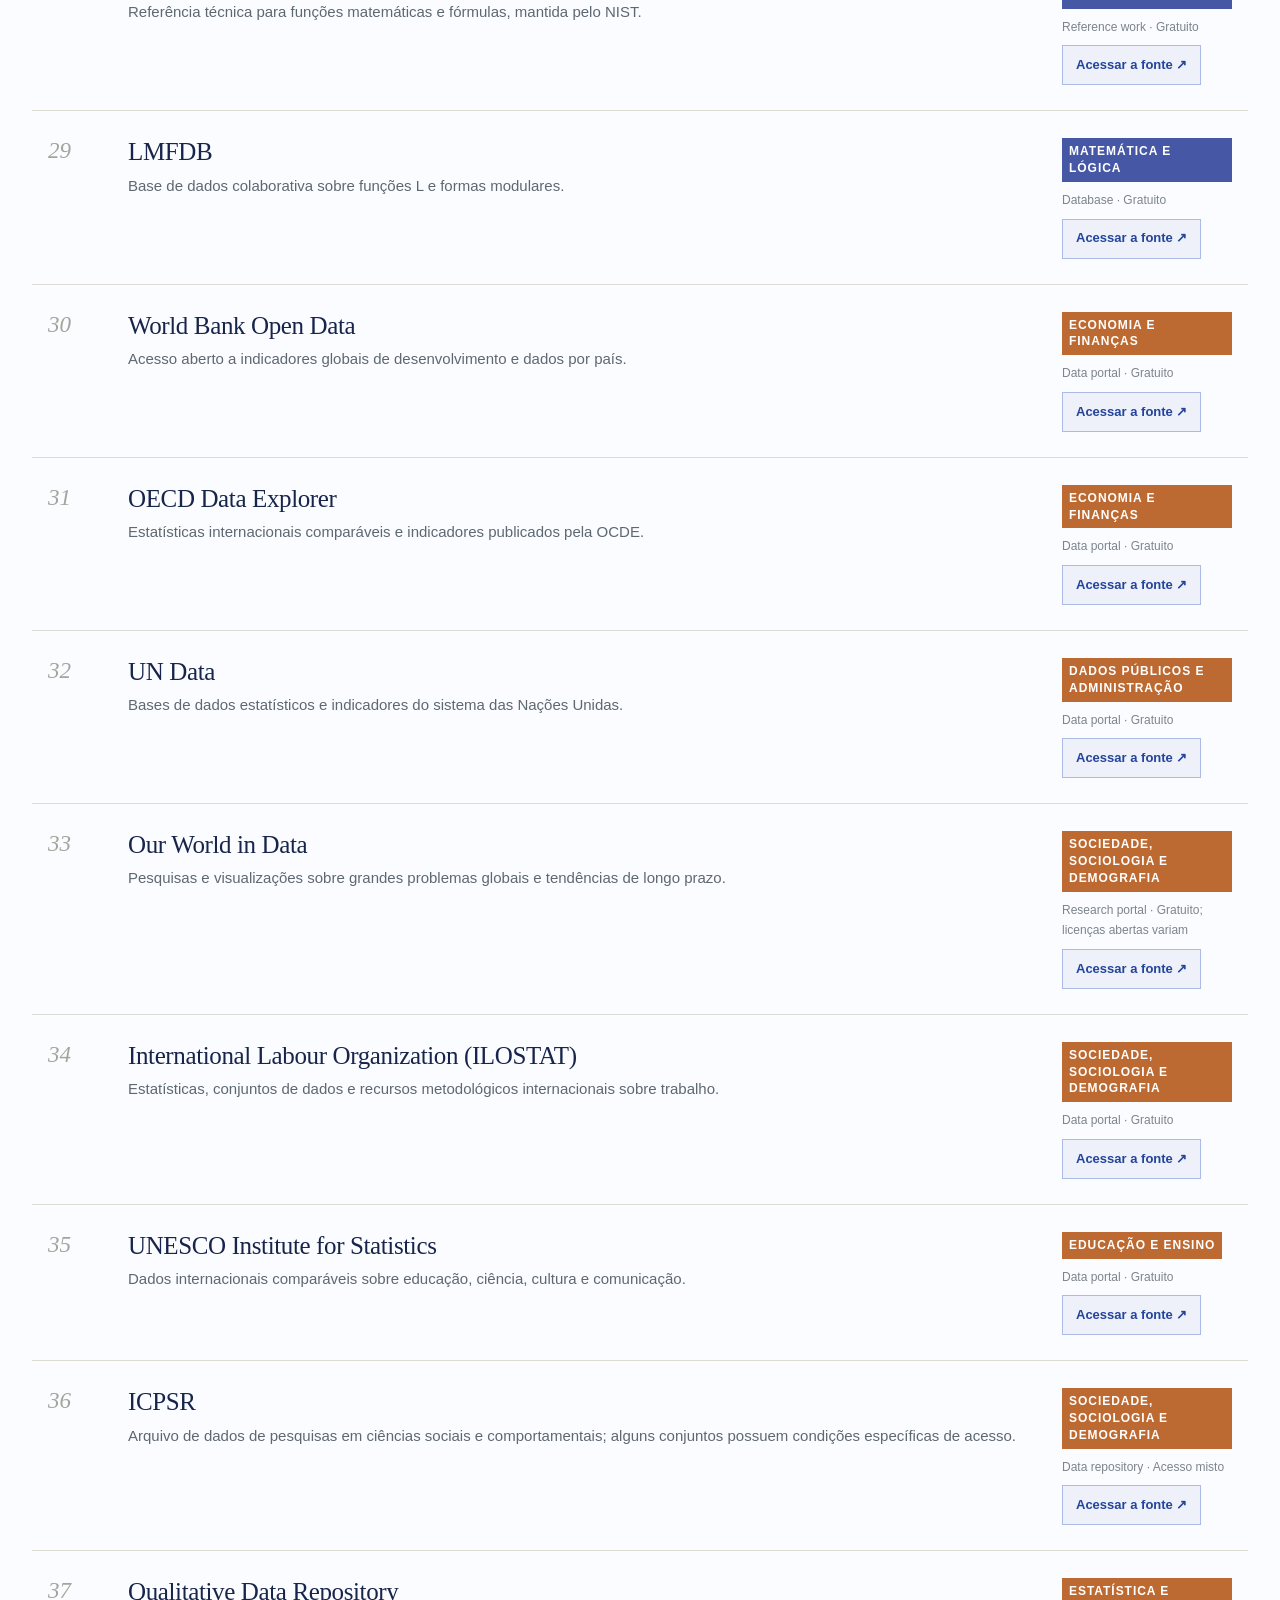
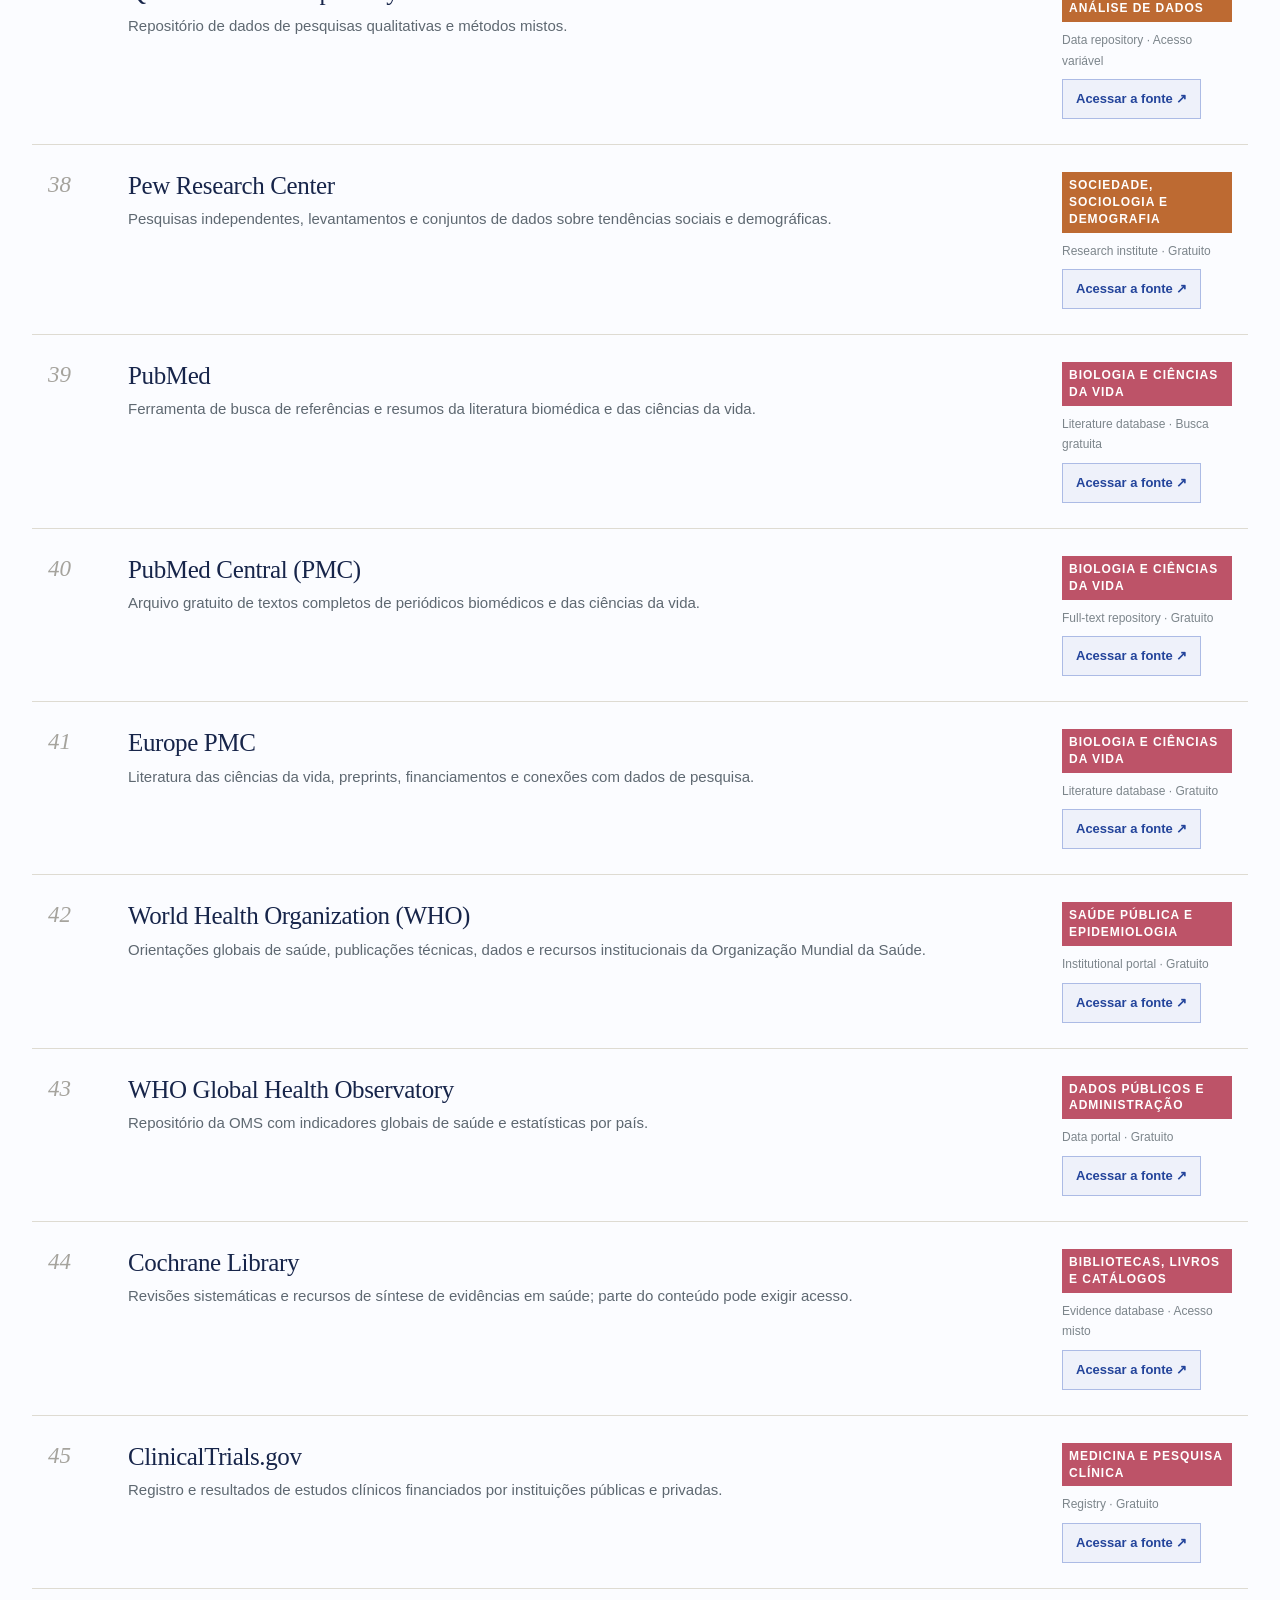
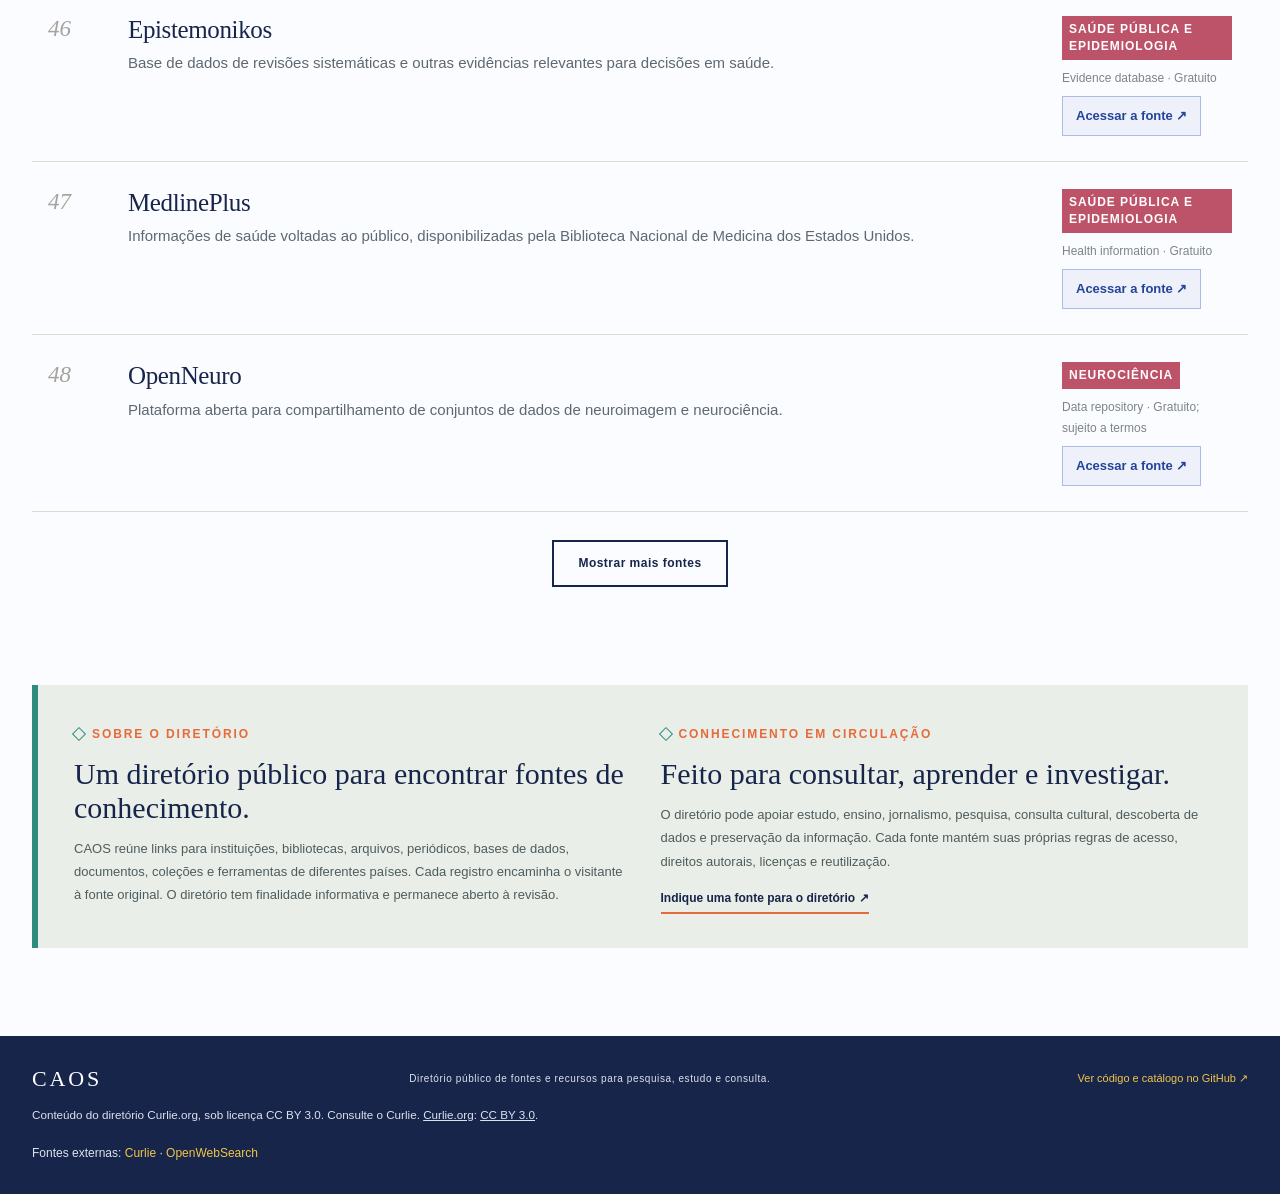
==== commit 572ae301: "Clarify homepage counter as unique catalogue URLs" ====
--- a/index.html
+++ b/index.html
@@ -62,7 +62,7 @@
 <header class="topbar"><div class="wrap topinner"><a class="brand" href="#"><span class="brandmark"><img src="./assets/caos-mark.svg" alt="" width="34" height="34"></span><span><span class="brandname">CAOS</span><span class="brandline" data-i18n="brand">Diretório público do conhecimento</span></span></a><nav class="nav"><a href="#diretorio" data-i18n="navDirectory">Diretório</a><a href="#sobre" data-i18n="navAbout">Sobre</a><a href="./ai-data.html" id="aiNav" data-i18n="navAI">Dados para IA</a><a href="./software.html" data-i18n="navSoftware">Software livre</a><a href="./freeware.html" data-i18n="navFreeware">Recursos gratuitos</a><a href="./quantum.html" data-i18n="navQuantum">Ciência quântica</a><a href="./radar.html" data-i18n="navRadar">Radar</a><a href="#rede-tor" data-i18n="navTOR">Rede TOR</a><a href="./acesso.html" data-i18n="navAccess">Acessar</a><a href="https://github.com/carlosjuniorcj16-code/CAOS" target="_blank" rel="noopener" data-i18n="navContribute">Contribuir ↗</a><select class="lang" id="language" aria-label="Idioma"><option value="pt">Português</option><option value="en">English</option><option value="es">Español</option><option value="fr">Français</option><option value="de">Deutsch</option><option value="it">Italiano</option><option value="zh">中文</option><option value="ja">日本語</option><option value="ru">Русский</option><option value="nl">Nederlands</option><option value="pl">Polski</option><option value="ko">한국어</option><option value="ar">العربية</option><option value="hi">हिन्दी</option><option value="tr">Türkçe</option></select></nav></div></header>
 
 
-<section class="hero"><div class="wrap hero-inner"><div><div class="eyebrow" data-i18n="eyebrow">Um índice aberto de fontes para descobrir o mundo</div><h1 data-i18n="headline">O conhecimento é vasto. <em>Os caminhos também.</em></h1><p class="intro" data-i18n="intro">A CAOS reúne links para bibliotecas, arquivos, instituições de pesquisa, periódicos, bases de dados e outras fontes de informação. Um ponto de partida público para quem deseja pesquisar, aprender, comparar e descobrir.</p></div><aside class="hero-note"><strong data-i18n="noteLabel">Um diretório, muitas portas</strong><span id="heroCount" aria-live="polite">—</span><span id="heroCountLabel" class="hero-count-label">URLs no catálogo</span><span id="heroNoteText">Fontes de instituições, bibliotecas, arquivos e centros de pesquisa de diferentes países e regiões, em vários idiomas. A interface está disponível em 15 idiomas; cada fonte preserva seu idioma original.</span></aside></div></section>
+<section class="hero"><div class="wrap hero-inner"><div><div class="eyebrow" data-i18n="eyebrow">Um índice aberto de fontes para descobrir o mundo</div><h1 data-i18n="headline">O conhecimento é vasto. <em>Os caminhos também.</em></h1><p class="intro" data-i18n="intro">A CAOS reúne links para bibliotecas, arquivos, instituições de pesquisa, periódicos, bases de dados e outras fontes de informação. Um ponto de partida público para quem deseja pesquisar, aprender, comparar e descobrir.</p></div><aside class="hero-note"><strong data-i18n="noteLabel">Um diretório, muitas portas</strong><span id="heroCount" aria-live="polite">—</span><span id="heroCountLabel" class="hero-count-label">URLs únicas no catálogo</span><span id="heroNoteText">Fontes de instituições, bibliotecas, arquivos e centros de pesquisa de diferentes países e regiões, em vários idiomas. A interface está disponível em 15 idiomas; cada fonte preserva seu idioma original.</span></aside></div></section>
 <main class="wrap"><aside class="translation-notice" role="note"><strong data-i18n="translationNoticeTitle">Fontes em diferentes idiomas</strong><p data-i18n="translationNoticeText">O diretório reúne fontes de vários países. Use ferramentas de tradução quando necessário e, sempre que possível, consulte também o texto original para preservar nuances e contexto.</p></aside>
 
 <section class="tor-section" id="rede-tor" hidden aria-labelledby="torTitle">
@@ -158,7 +158,7 @@
 Object.entries(CATEGORY_GUIDE_UI.areas).forEach(([code,value])=>L[code].areasCopy=value);
 let all=[],filtered=[],active="all",lang="pt",shown=48,searchPrepared=[],topicSamples={};
 const $=id=>document.getElementById(id);
-const URL_COUNT_LABELS={pt:"URLs no catálogo",en:"URLs in the catalogue",es:"URL en el catálogo",fr:"URL dans le catalogue",de:"URLs im Katalog",it:"URL nel catalogo",zh:"目录中的网址",ja:"カタログ内のURL",ru:"URL в каталоге",nl:"URL’s in de catalogus",pl:"Adresy URL w katalogu",ko:"카탈로그의 URL",ar:"روابط URL في الفهرس",hi:"कैटलॉग में URL",tr:"Katalogdaki URL’ler"};
+const URL_COUNT_LABELS={pt:"URLs únicas no catálogo",en:"Unique URLs in the catalogue",es:"URL únicas en el catálogo",fr:"URL uniques dans le catalogue",de:"Eindeutige URLs im Katalog",it:"URL unici nel catalogo",zh:"目录中的唯一网址",ja:"カタログ内の一意なURL",ru:"Уникальные URL в каталоге",nl:"Unieke URL’s in de catalogus",pl:"Unikalne adresy URL w katalogu",ko:"카탈로그의 고유 URL",ar:"روابط URL الفريدة في الفهرس",hi:"कैटलॉग में अद्वितीय URL",tr:"Katalogdaki benzersiz URL’ler"};
 const INTERNATIONAL_NOTE_COPY={pt:"Fontes de instituições, bibliotecas, arquivos e centros de pesquisa de diferentes países e regiões, em vários idiomas. A interface está disponível em 15 idiomas; cada fonte preserva seu idioma original.",en:"Sources from institutions, libraries, archives and research centres across countries and regions, in multiple languages. The interface is available in 15 languages; each source retains its original language.",es:"Fuentes de instituciones, bibliotecas, archivos y centros de investigación de distintos países y regiones, en varios idiomas. La interfaz está disponible en 15 idiomas; cada fuente conserva su idioma original.",fr:"Des sources d’institutions, de bibliothèques, d’archives et de centres de recherche de différents pays et régions, dans plusieurs langues. L’interface est disponible en 15 langues ; chaque source conserve sa langue d’origine.",de:"Quellen von Institutionen, Bibliotheken, Archiven und Forschungszentren aus verschiedenen Ländern und Regionen in mehreren Sprachen. Die Benutzeroberfläche ist in 15 Sprachen verfügbar; jede Quelle behält ihre Originalsprache.",it:"Fonti di istituzioni, biblioteche, archivi e centri di ricerca di diversi paesi e regioni, in più lingue. L’interfaccia è disponibile in 15 lingue; ogni fonte mantiene la propria lingua originale.",zh:"收录来自不同国家和地区的机构、图书馆、档案馆及研究中心的多语种资源。界面支持15种语言；每个来源均保留其原始语言。",ja:"さまざまな国や地域の機関、図書館、アーカイブ、研究センターの情報源を複数の言語で収録しています。インターフェースは15言語に対応し、各情報源は原文の言語を維持します。",ru:"Источники учреждений, библиотек, архивов и исследовательских центров из разных стран и регионов на разных языках. Интерфейс доступен на 15 языках; каждый источник сохраняет свой оригинальный язык.",nl:"Bronnen van instellingen, bibliotheken, archieven en onderzoekscentra uit verschillende landen en regio’s, in meerdere talen. De interface is beschikbaar in 15 talen; elke bron behoudt de oorspronkelijke taal.",pl:"Źródła instytucji, bibliotek, archiwów i ośrodków badawczych z różnych krajów i regionów, w wielu językach. Interfejs jest dostępny w 15 językach; każde źródło zachowuje swój oryginalny język.",ko:"여러 국가와 지역의 기관, 도서관, 기록관 및 연구센터가 제공하는 다국어 자료를 모았습니다. 인터페이스는 15개 언어를 지원하며 각 자료는 원래 언어를 유지합니다.",ar:"مصادر من مؤسسات ومكتبات ومحفوظات ومراكز بحثية في بلدان ومناطق مختلفة، وب لغات متعددة. الواجهة متاحة بـ15 لغة، مع الحفاظ على اللغة الأصلية لكل مصدر.",hi:"विभिन्न देशों और क्षेत्रों के संस्थानों, पुस्तकालयों, अभिलेखागार और अनुसंधान केंद्रों के स्रोत कई भाषाओं में उपलब्ध हैं। इंटरफ़ेस 15 भाषाओं में उपलब्ध है; हर स्रोत अपनी मूल भाषा में रहता है।",tr:"Farklı ülke ve bölgelerdeki kurumların, kütüphanelerin, arşivlerin ve araştırma merkezlerinin kaynakları birden çok dilde sunulur. Arayüz 15 dilde kullanılabilir; her kaynak özgün dilini korur."};
 function t(k){return L[lang][k]||L.pt[k]||k}
 function safe(s){return String(s??"").replace(/[&<>"']/g,c=>({"&":"&amp;","<":"&lt;",">":"&gt;",'"':"&quot;","'":"&#39;"}[c]))}
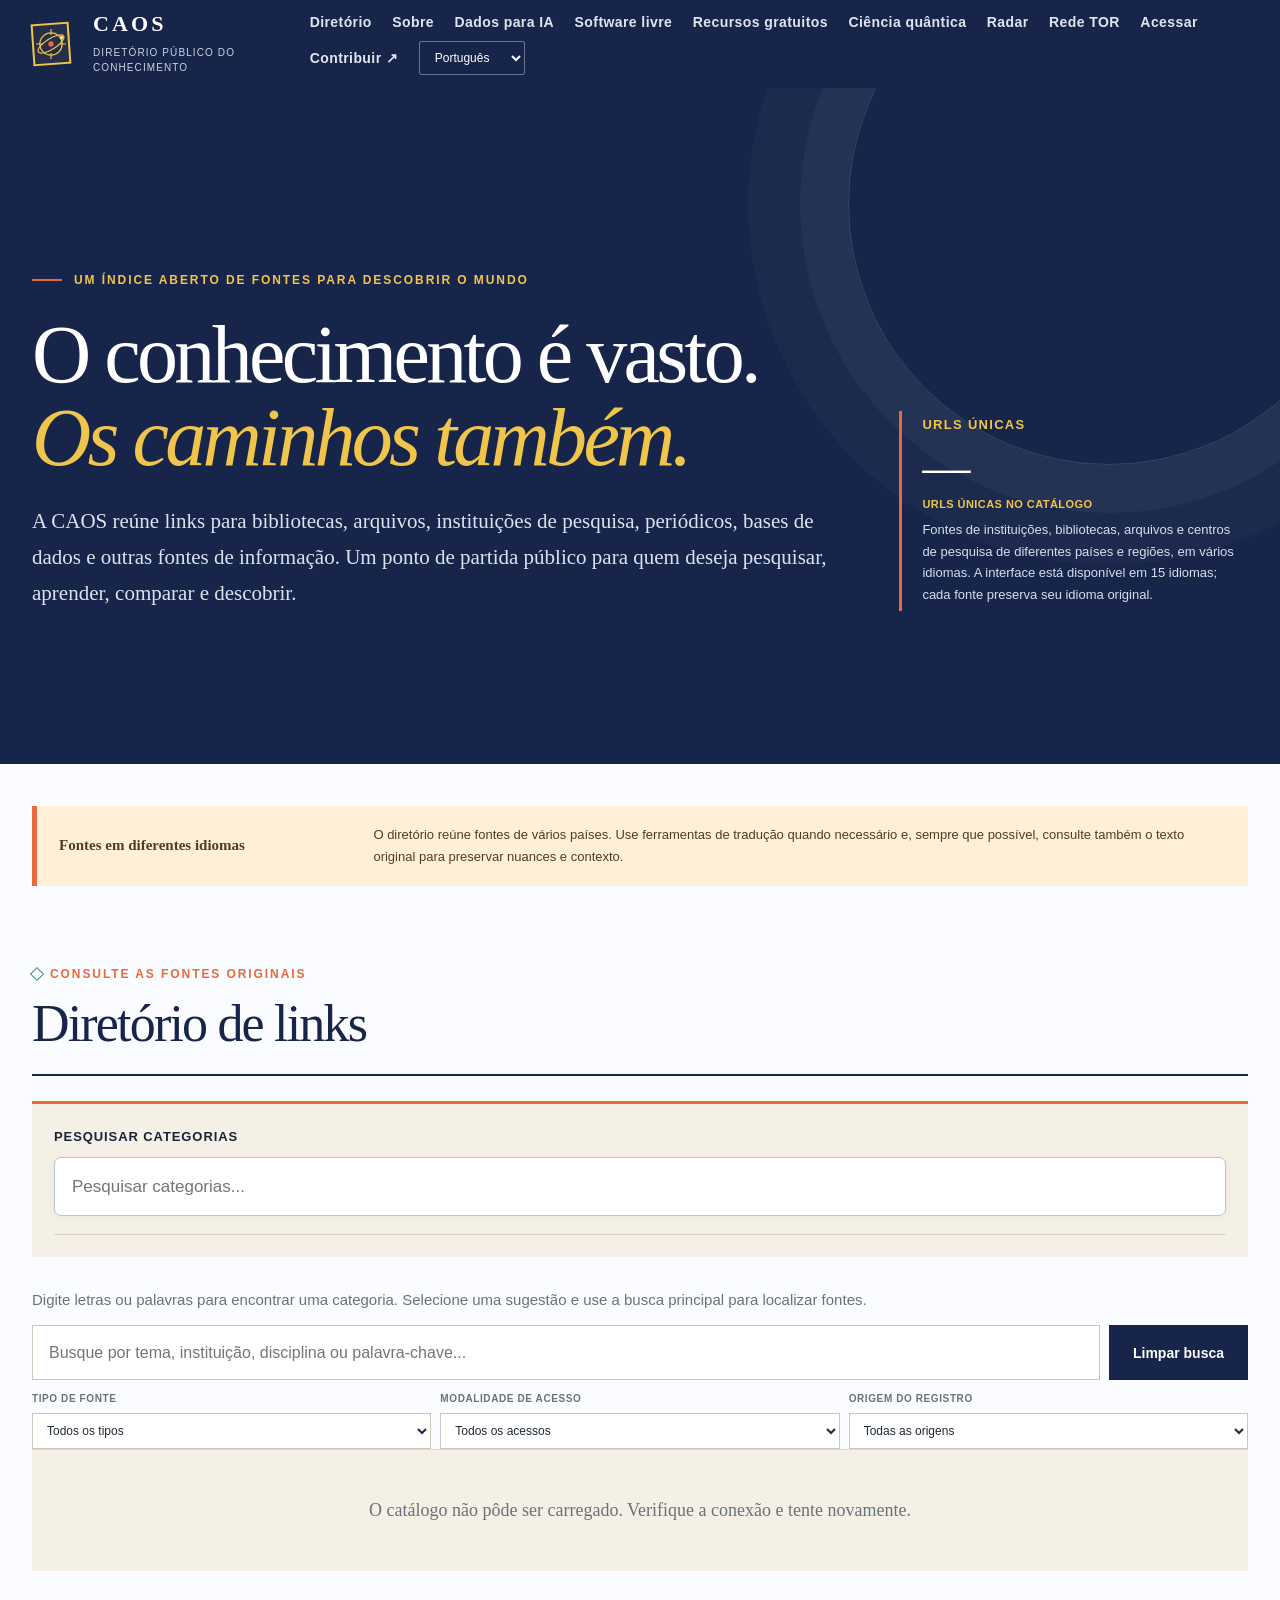
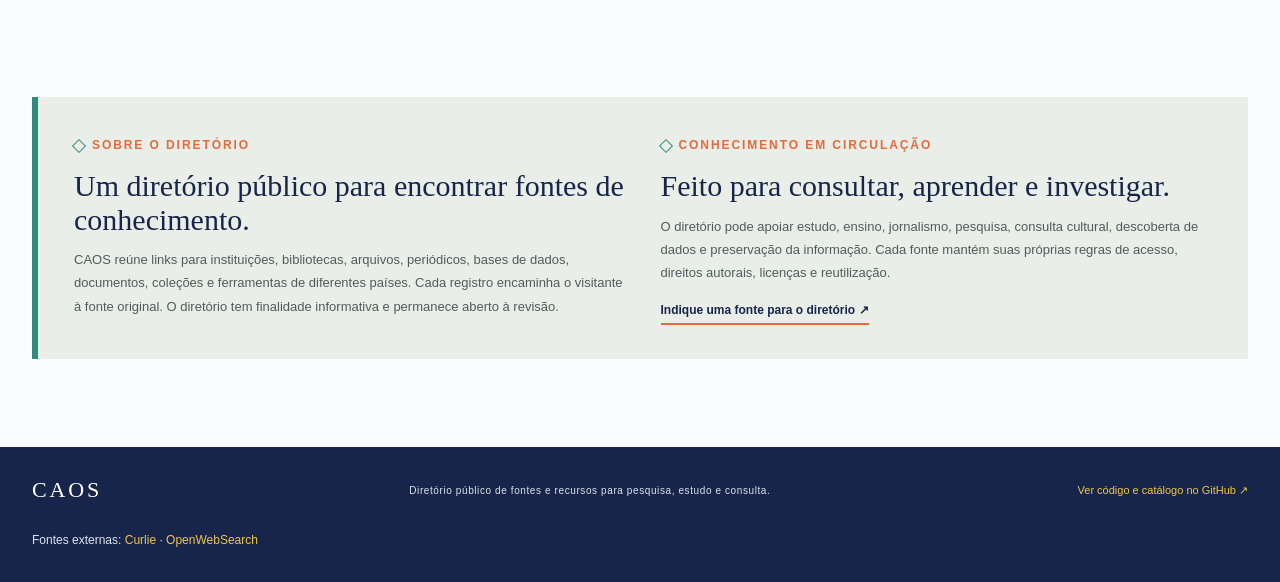
==== commit 0b71a4ef: "site: add 13 taxonomy topics for recovered sources" ====
--- a/index.html
+++ b/index.html
@@ -109,7 +109,7 @@
 Object.entries(INTERACTION_LABELS).forEach(([code,v])=>Object.assign(L[code],{searchGuide:v[0],selectedCategoryLabel:v[1],translationNoticeTitle:v[2],translationNoticeText:v[3]}));
 const CATEGORY_CLEAR_LABELS={pt:"Limpar categoria",en:"Clear category",es:"Limpiar categoría",fr:"Effacer la catégorie",de:"Kategorie löschen",it:"Cancella categoria",zh:"清除类别",ja:"カテゴリを解除",ru:"Очистить категорию",nl:"Categorie wissen",pl:"Wyczyść kategorię",ko:"카테고리 지우기",ar:"مسح الفئة",hi:"श्रेणी हटाएँ",tr:"Kategoriyi temizle"};
 Object.entries(CATEGORY_CLEAR_LABELS).forEach(([code,label])=>{L[code].clearCategory=label});
-const TOPICS=[{"id":"astronomy","pt":"Astronomia e espaço","en":"Astronomy & space","group":"nature"},{"id":"physics","pt":"Física e partículas","en":"Physics & particles","group":"nature"},{"id":"chemistry","pt":"Química e materiais químicos","en":"Chemistry","group":"nature"},{"id":"genetics","pt":"Genética e biologia molecular","en":"Genetics & molecular biology","group":"nature"},{"id":"biodiversity","pt":"Biodiversidade e ecologia","en":"Biodiversity & ecology","group":"nature"},{"id":"earth","pt":"Ciências da Terra e geociências","en":"Earth sciences & geoscience","group":"nature"},{"id":"climate","pt":"Clima e meteorologia","en":"Climate & meteorology","group":"nature"},{"id":"biology","pt":"Biologia e ciências da vida","en":"Biology & life sciences","group":"nature"},{"id":"medicine","pt":"Medicina e pesquisa clínica","en":"Medicine & clinical research","group":"health"},{"id":"public-health","pt":"Saúde pública e epidemiologia","en":"Public health & epidemiology","group":"health"},{"id":"neuroscience","pt":"Neurociência","en":"Neuroscience","group":"health"},{"id":"mathematics","pt":"Matemática e lógica","en":"Mathematics & logic","group":"technology"},{"id":"statistics","pt":"Estatística e análise de dados","en":"Statistics & data analysis","group":"technology"},{"id":"computing","pt":"Computação e ciência da computação","en":"Computing & computer science","group":"technology"},{"id":"robotics","pt":"Robótica e sistemas autônomos","en":"Robotics & autonomous systems","group":"technology"},{"id":"internet","pt":"Internet, redes e protocolos","en":"Internet, networks & protocols","group":"technology"},{"id":"engineering","pt":"Engenharia e tecnologias aplicadas","en":"Engineering & applied technology","group":"technology"},{"id":"energy","pt":"Energia e sustentabilidade","en":"Energy & sustainability","group":"technology"},{"id":"transport","pt":"Transportes e logística","en":"Transport & logistics","group":"technology"},{"id":"education","pt":"Educação e ensino","en":"Education & learning","group":"culture"},{"id":"libraries","pt":"Bibliotecas, livros e catálogos","en":"Libraries, books & catalogs","group":"culture"},{"id":"journals","pt":"Periódicos e publicação científica","en":"Journals & scholarly publishing","group":"research"},{"id":"research","pt":"Pesquisa acadêmica e repositórios","en":"Academic research & repositories","group":"research"},{"id":"history","pt":"História e arqueologia","en":"History & archaeology","group":"culture"},{"id":"philosophy","pt":"Filosofia e pensamento","en":"Philosophy & thought","group":"culture"},{"id":"arts","pt":"Artes, museus e patrimônio","en":"Arts, museums & heritage","group":"culture"},{"id":"literature","pt":"Literatura e humanidades","en":"Literature & humanities","group":"culture"},{"id":"languages","pt":"Línguas e linguística","en":"Languages & linguistics","group":"culture"},{"id":"law","pt":"Direito, legislação e justiça","en":"Law, legislation & justice","group":"society"},{"id":"politics","pt":"Política, eleições e democracia","en":"Politics, elections & democracy","group":"society"},{"id":"economics","pt":"Economia e finanças","en":"Economics & finance","group":"society"},{"id":"society","pt":"Sociedade, sociologia e demografia","en":"Society, sociology & demography","group":"society"},{"id":"geography","pt":"Geografia e cartografia","en":"Geography & cartography","group":"nature"},{"id":"public-data","pt":"Dados públicos e administração","en":"Public data & administration","group":"society"},{"id":"communication","pt":"Comunicação, jornalismo e mídia","en":"Communication, journalism & media","group":"culture"},{"id":"patents","pt":"Patentes, propriedade intelectual e inovação","en":"Patents, IP & innovation","group":"technology"},{"id":"standards","pt":"Normas técnicas e metrologia","en":"Technical standards & metrology","group":"technology"},{"id":"reference","pt":"Enciclopédias, índices e referências","en":"Encyclopedias, indexes & reference","group":"research"},{"id":"agriculture","pt":"Agricultura e alimentação","en":"Agriculture & food","group":"nature"},{"id":"environment","pt":"Meio ambiente e conservação","en":"Environment & conservation","group":"nature"},{"id":"anthropology","pt":"Antropologia e etnografia","en":"Anthropology & ethnography","group":"culture"},{"id":"architecture","pt":"Arquitetura e urbanismo","en":"Architecture & urban planning","group":"culture"},{"id":"archaeology","pt":"Arqueologia","en":"Archaeology","group":"culture"},{"id":"cinema","pt":"Cinema e audiovisual","en":"Film & audiovisual media","group":"culture"},{"id":"business","pt":"Comércio, negócios e gestão","en":"Business, commerce & management","group":"society"},{"id":"cybersecurity","pt":"Cibersegurança e segurança digital","en":"Cybersecurity & digital security","group":"technology"},{"id":"design","pt":"Design e comunicação visual","en":"Design & visual communication","group":"culture"},{"id":"human-rights","pt":"Direitos humanos e cidadania","en":"Human rights & citizenship","group":"society"},{"id":"sports","pt":"Esportes e ciências do movimento","en":"Sports & movement science","group":"society"},{"id":"religion","pt":"Estudos religiosos e mitologia","en":"Religious studies & mythology","group":"culture"},{"id":"photography","pt":"Fotografia e imagem","en":"Photography & imaging","group":"culture"},{"id":"music","pt":"Música e musicologia","en":"Music & musicology","group":"culture"},{"id":"psychology","pt":"Psicologia e comportamento","en":"Psychology & behavior","group":"health"},{"id":"international-relations","pt":"Relações internacionais e diplomacia","en":"International relations & diplomacy","group":"society"},{"id":"labor","pt":"Trabalho e relações laborais","en":"Labor & employment relations","group":"society"},{"id":"tourism","pt":"Turismo e patrimônio cultural","en":"Tourism & cultural heritage","group":"culture"},{"id":"veterinary","pt":"Veterinária e ciências animais","en":"Veterinary & animal sciences","group":"health"},{"id":"oceanography","pt":"Oceanografia e ciências marinhas","en":"Oceanography & marine sciences","group":"nature"},{"id":"water","pt":"Recursos hídricos e saneamento","en":"Water resources & sanitation","group":"nature"},{"id":"publishing","pt":"Edição, escrita e bibliografia","en":"Publishing, writing & bibliography","group":"culture"},{"id":"criminal-justice","pt":"Criminologia e justiça criminal","en":"Criminology & criminal justice","group":"society"},{"id":"disaster-risk","pt":"Desastres, riscos e proteção civil","en":"Disasters, risk & civil protection","group":"society"},{"id":"food-science","pt":"Ciência dos alimentos e nutrição","en":"Food science & nutrition","group":"nature"},{"id":"fashion","pt":"Moda, têxteis e vestuário","en":"Fashion, textiles & clothing","group":"culture"},{"id":"migration","pt":"Migração, refúgio e diásporas","en":"Migration, refugees & diasporas","group":"society"},{"id":"opensource","pt":"Software livre e código aberto","en":"Free & open-source software","group":"technology"},{"id":"peace","pt":"Paz, conflitos e segurança internacional","en":"Peace, conflict & international security","group":"society"},{"id":"science-communication","pt":"Comunicação pública da ciência","en":"Public communication of science","group":"research"},{"id":"education-research","pt":"Pesquisa em educação e políticas educacionais","en":"Education research & policy","group":"research"},{"id":"materials","pt":"Ciência dos materiais","en":"Materials science","group":"nature"},{"id":"artificial-intelligence","pt":"Inteligência artificial e aprendizado de máquina","en":"Artificial intelligence & machine learning","group":"technology"},{"id":"bioinformatics","pt":"Bioinformática e biologia computacional","en":"Bioinformatics & computational biology","group":"nature"},{"id":"data-science","pt":"Ciência de dados e mineração de dados","en":"Data science & data mining","group":"technology"},{"id":"open-data","pt":"Dados abertos e ciência aberta","en":"Open data & open science","group":"research"},{"id":"information-science","pt":"Ciência da informação e recuperação da informação","en":"Information science & information retrieval","group":"research"},{"id":"digital-humanities","pt":"Humanidades digitais","en":"Digital humanities","group":"culture"},{"id":"geology","pt":"Geologia e mineralogia","en":"Geology & mineralogy","group":"nature"},{"id":"meteorology","pt":"Meteorologia e ciências atmosféricas","en":"Meteorology & atmospheric sciences","group":"nature"},{"id":"marine-biology","pt":"Biologia marinha e oceanos","en":"Marine biology & oceans","group":"nature"},{"id":"quantum-science","pt":"Ciência quântica e tecnologias quânticas","en":"Quantum science & technologies","group":"technology"},{"id":"public-policy","pt":"Políticas públicas e administração pública","en":"Public policy & public administration","group":"society"},{"id":"urban-studies","pt":"Estudos urbanos e planejamento territorial","en":"Urban studies & spatial planning","group":"society"},{"id":"linguistics","pt":"Linguística e tecnologias da linguagem","en":"Linguistics & language technologies","group":"culture"},{"id":"anatomy","pt":"Anatomia e morfologia","en":"Anatomy & morphology","group":"health"},{"id":"immunology","pt":"Imunologia","en":"Immunology","group":"health"},{"id":"pharmacology","pt":"Farmacologia","en":"Pharmacology","group":"health"},{"id":"toxicology","pt":"Toxicologia","en":"Toxicology","group":"health"},{"id":"dentistry","pt":"Odontologia","en":"Dentistry","group":"health"},{"id":"nursing","pt":"Enfermagem","en":"Nursing","group":"health"},{"id":"mental-health","pt":"Saúde mental e psiquiatria","en":"Mental health & psychiatry","group":"health"},{"id":"rehabilitation","pt":"Reabilitação e fisioterapia","en":"Rehabilitation & physiotherapy","group":"health"},{"id":"nutrition","pt":"Nutrição e dietética","en":"Nutrition & dietetics","group":"health"},{"id":"epidemiology","pt":"Epidemiologia","en":"Epidemiology","group":"health"},{"id":"paleontology","pt":"Paleontologia","en":"Paleontology","group":"nature"},{"id":"botany","pt":"Botânica e ciências vegetais","en":"Botany & plant sciences","group":"nature"},{"id":"zoology","pt":"Zoologia","en":"Zoology","group":"nature"},{"id":"entomology","pt":"Entomologia","en":"Entomology","group":"nature"},{"id":"mycology","pt":"Micologia","en":"Mycology","group":"nature"},{"id":"microbiology","pt":"Microbiologia","en":"Microbiology","group":"nature"},{"id":"virology","pt":"Virologia","en":"Virology","group":"nature"},{"id":"ecology","pt":"Ecologia","en":"Ecology","group":"nature"},{"id":"hydrology","pt":"Hidrologia","en":"Hydrology","group":"nature"},{"id":"seismology","pt":"Sismologia e geofísica","en":"Seismology & geophysics","group":"nature"},{"id":"volcanology","pt":"Vulcanologia","en":"Volcanology","group":"nature"},{"id":"soil-science","pt":"Ciência do solo","en":"Soil science","group":"nature"},{"id":"forestry","pt":"Silvicultura e florestas","en":"Forestry & forests","group":"nature"},{"id":"fisheries","pt":"Pesca e aquicultura","en":"Fisheries & aquaculture","group":"nature"},{"id":"meteorological-instruments","pt":"Instrumentação meteorológica","en":"Meteorological instrumentation","group":"engineering"},{"id":"remote-sensing","pt":"Sensoriamento remoto","en":"Remote sensing","group":"engineering"},{"id":"geospatial","pt":"Sistemas de informação geográfica","en":"Geospatial information systems","group":"engineering"},{"id":"civil-engineering","pt":"Engenharia civil","en":"Civil engineering","group":"engineering"},{"id":"mechanical-engineering","pt":"Engenharia mecânica","en":"Mechanical engineering","group":"engineering"},{"id":"electrical-engineering","pt":"Engenharia elétrica","en":"Electrical engineering","group":"engineering"},{"id":"chemical-engineering","pt":"Engenharia química","en":"Chemical engineering","group":"engineering"},{"id":"aerospace","pt":"Engenharia aeroespacial","en":"Aerospace engineering","group":"engineering"},{"id":"nuclear-science","pt":"Ciência e engenharia nuclear","en":"Nuclear science & engineering","group":"engineering"},{"id":"telecommunications","pt":"Telecomunicações","en":"Telecommunications","group":"engineering"},{"id":"semiconductors","pt":"Semicondutores e microeletrônica","en":"Semiconductors & microelectronics","group":"engineering"},{"id":"human-computer-interaction","pt":"Interação humano-computador","en":"Human-computer interaction","group":"technology"},{"id":"databases","pt":"Bancos de dados e gestão da informação","en":"Databases & information management","group":"technology"},{"id":"distributed-systems","pt":"Sistemas distribuídos","en":"Distributed systems","group":"technology"},{"id":"operating-systems","pt":"Sistemas operacionais","en":"Operating systems","group":"technology"},{"id":"programming-languages","pt":"Linguagens de programação","en":"Programming languages","group":"technology"},{"id":"software-engineering","pt":"Engenharia de software","en":"Software engineering","group":"technology"},{"id":"machine-learning","pt":"Aprendizado de máquina","en":"Machine learning","group":"technology"},{"id":"computer-vision","pt":"Visão computacional","en":"Computer vision","group":"technology"},{"id":"natural-language-processing","pt":"Processamento de linguagem natural","en":"Natural language processing","group":"technology"},{"id":"quantum-computing","pt":"Computação quântica","en":"Quantum computing","group":"technology"},{"id":"cryptography","pt":"Criptografia e teoria da informação","en":"Cryptography & information theory","group":"technology"},{"id":"digital-preservation","pt":"Preservação digital","en":"Digital preservation","group":"research"},{"id":"metadata","pt":"Metadados e padrões de descrição","en":"Metadata & description standards","group":"research"},{"id":"bibliometrics","pt":"Bibliometria e avaliação científica","en":"Bibliometrics & research evaluation","group":"research"},{"id":"scholarly-communication","pt":"Comunicação científica","en":"Scholarly communication","group":"research"},{"id":"preprints","pt":"Preprints e manuscritos acadêmicos","en":"Preprints & scholarly manuscripts","group":"research"},{"id":"research-data","pt":"Gestão e compartilhamento de dados de pesquisa","en":"Research data management & sharing","group":"research"},{"id":"citizen-science","pt":"Ciência cidadã","en":"Citizen science","group":"research"},{"id":"open-education","pt":"Educação aberta e recursos educacionais","en":"Open education & OER","group":"culture"},{"id":"pedagogy","pt":"Pedagogia e didática","en":"Pedagogy & didactics","group":"culture"},{"id":"curriculum","pt":"Currículos e avaliação educacional","en":"Curriculum & educational assessment","group":"culture"},{"id":"archival-science","pt":"Arquivologia e gestão documental","en":"Archival science & records management","group":"culture"},{"id":"museology","pt":"Museologia e estudos de museus","en":"Museology & museum studies","group":"culture"},{"id":"conservation","pt":"Conservação e restauro","en":"Conservation & restoration","group":"culture"},{"id":"folklore","pt":"Folclore e tradições orais","en":"Folklore & oral traditions","group":"culture"},{"id":"ethnomusicology","pt":"Etnomusicologia","en":"Ethnomusicology","group":"culture"},{"id":"linguistic-diversity","pt":"Diversidade linguística e línguas ameaçadas","en":"Linguistic diversity & endangered languages","group":"culture"},{"id":"translation-studies","pt":"Estudos da tradução","en":"Translation studies","group":"culture"},{"id":"religious-history","pt":"História das religiões","en":"History of religions","group":"culture"},{"id":"ethics","pt":"Ética e filosofia moral","en":"Ethics & moral philosophy","group":"culture"},{"id":"logic","pt":"Lógica formal e fundamentos","en":"Formal logic & foundations","group":"formal"},{"id":"probability","pt":"Probabilidade e processos estocásticos","en":"Probability & stochastic processes","group":"formal"},{"id":"operations-research","pt":"Pesquisa operacional","en":"Operations research","group":"formal"},{"id":"game-theory","pt":"Teoria dos jogos","en":"Game theory","group":"formal"},{"id":"actuarial-science","pt":"Ciências atuariais","en":"Actuarial science","group":"formal"},{"id":"accounting","pt":"Contabilidade e auditoria","en":"Accounting & auditing","group":"society"},{"id":"public-finance","pt":"Finanças públicas e tributação","en":"Public finance & taxation","group":"society"},{"id":"development-studies","pt":"Estudos do desenvolvimento","en":"Development studies","group":"society"},{"id":"international-law","pt":"Direito internacional","en":"International law","group":"society"},{"id":"constitutional-law","pt":"Direito constitucional","en":"Constitutional law","group":"society"},{"id":"criminology","pt":"Criminologia","en":"Criminology","group":"society"},{"id":"social-work","pt":"Serviço social","en":"Social work","group":"society"},{"id":"demography","pt":"Demografia e estudos populacionais","en":"Demography & population studies","group":"society"},{"id":"gender-studies","pt":"Estudos de gênero","en":"Gender studies","group":"society"},{"id":"indigenous-studies","pt":"Estudos indígenas e saberes tradicionais","en":"Indigenous studies & traditional knowledge","group":"culture"},{"id":"peacebuilding","pt":"Construção da paz e resolução de conflitos","en":"Peacebuilding & conflict resolution","group":"society"},{"id":"human-geography","pt":"Geografia humana","en":"Human geography","group":"society"},{"id":"regional-planning","pt":"Planejamento regional","en":"Regional planning","group":"society"},{"id":"housing","pt":"Habitação e estudos da moradia","en":"Housing & urban studies","group":"society"},{"id":"labour-economics","pt":"Economia do trabalho","en":"Labour economics","group":"society"},{"id":"behavioural-economics","pt":"Economia comportamental","en":"Behavioural economics","group":"society"},{"id":"financial-history","pt":"História econômica e financeira","en":"Economic & financial history","group":"society"},{"id":"food-security","pt":"Segurança alimentar","en":"Food security","group":"nature"},{"id":"renewable-energy","pt":"Energias renováveis","en":"Renewable energy","group":"engineering"},{"id":"circular-economy","pt":"Economia circular","en":"Circular economy","group":"society"},{"id":"sustainability","pt":"Sustentabilidade e indicadores ambientais","en":"Sustainability & environmental indicators","group":"nature"},{"id":"disaster-science","pt":"Ciência de desastres e resiliência","en":"Disaster science & resilience","group":"society"},{"id":"polar-research","pt":"Pesquisa polar e criosfera","en":"Polar research & cryosphere","group":"nature"},{"id":"space-weather","pt":"Clima espacial","en":"Space weather","group":"nature"},{"id":"planetary-science","pt":"Ciência planetária","en":"Planetary science","group":"nature"},{"id":"archaeometry","pt":"Arqueometria e patrimônio científico","en":"Archaeometry & heritage science","group":"research"},{"id":"science-history","pt":"História e filosofia da ciência","en":"History & philosophy of science","group":"culture"},{"id":"statistics-offices","pt":"Institutos nacionais de estatística","en":"National statistical offices","group":"research"},{"id":"government-records","pt":"Documentos e registros governamentais","en":"Government records & documents","group":"society"},{"id":"electoral-studies","pt":"Estudos eleitorais e sistemas de votação","en":"Electoral studies & voting systems","group":"society"},{"id":"media-studies","pt":"Estudos de mídia e plataformas","en":"Media & platform studies","group":"culture"},{"id":"information-law","pt":"Direito da informação e acesso público","en":"Information law & public access","group":"society"},{"id":"digital-rights","pt":"Direitos digitais e governança da internet","en":"Digital rights & internet governance","group":"society"},{"id":"parasitology","pt":"Parasitologia","en":"Parasitology","group":"health","aliases":["parasitas","parasitic diseases"]},{"id":"cryosphere","pt":"Criosfera e ciências polares","en":"Cryosphere & polar science","group":"nature","aliases":["gelo","geleiras","glaciologia","polar research"]},{"id":"agronomy","pt":"Agronomia e ciências agrícolas","en":"Agronomy & agricultural sciences","group":"nature","aliases":["agricultura","cultivos","agricultural research"]},{"id":"biomedical-engineering","pt":"Engenharia biomédica","en":"Biomedical engineering","group":"technology","aliases":["bioengenharia","dispositivos médicos","medical devices"]},{"id":"materials-science","pt":"Ciência e engenharia de materiais","en":"Materials science & engineering","group":"technology","aliases":["materiais avançados","polímeros","metais"]},{"id":"nanotechnology","pt":"Nanotecnologia","en":"Nanotechnology","group":"technology","aliases":["nanociência","nanomateriais","nanoscience"]},{"id":"geospatial-science","pt":"Ciência geoespacial e SIG","en":"Geospatial science & GIS","group":"technology","aliases":["geoprocessamento","sistemas de informação geográfica","GIS"]},{"id":"ethnology","pt":"Etnologia e estudos culturais","en":"Ethnology & cultural studies","group":"society","aliases":["etnologia","culturas","cultural studies"]},{"id":"religious-studies","pt":"Estudos da religião","en":"Religious studies","group":"society","aliases":["religiões","história das religiões","religion"]},{"id":"migration-studies","pt":"Migração e diásporas","en":"Migration & diaspora studies","group":"society","aliases":["migração","refugiados","diasporas"]},{"id":"food-systems","pt":"Sistemas alimentares e segurança alimentar","en":"Food systems & food security","group":"society","aliases":["alimentos","agroalimentar","food security"]},{"id":"sports-science","pt":"Ciências do esporte e exercício","en":"Sports science & exercise","group":"health","aliases":["esporte","fisiologia do exercício","exercise science"]},{"id":"musicology","pt":"Musicologia e estudos da música","en":"Musicology & music studies","group":"culture","aliases":["música","etnomusicologia","ethnomusicology"]},{"id":"film-studies","pt":"Cinema e estudos audiovisuais","en":"Film & audiovisual studies","group":"culture","aliases":["cinema","filmes","audiovisual"]},{"id":"design-studies","pt":"Design e estudos do projeto","en":"Design studies","group":"culture","aliases":["desenho industrial","industrial design"]},{"id":"research-funding","pt":"Financiamento e fomento à pesquisa","en":"Research funding & funders","group":"research","aliases":["fomento científico","agências de financiamento","research funders"]},{"id":"research-infrastructure","pt":"Infraestruturas de pesquisa","en":"Research infrastructure","group":"research","aliases":["infraestrutura científica","laboratórios","research facilities"]},{"id":"nonprofit-sector","pt":"Organizações sem fins lucrativos","en":"Nonprofit organizations","group":"society","aliases":["ONGs","organizações comunitárias","non-governmental organizations"]},{"id":"industry-research","pt":"Pesquisa industrial e inovação","en":"Industrial research & innovation","group":"technology","aliases":["P&D industrial","inovação industrial","R&D"]},{"id":"biophysics","pt":"Biofísica","en":"Biophysics","group":"nature","aliases":["física biológica","biological physics"]},{"id":"biochemistry","pt":"Bioquímica","en":"Biochemistry","group":"health","aliases":["química da vida","biological chemistry"]},{"id":"computational-biology","pt":"Biologia computacional","en":"Computational biology","group":"technology","aliases":["biologia de sistemas","systems biology"]},{"id":"topology","pt":"Topologia","en":"Topology","group":"formal","aliases":["topologia matemática","mathematical topology"]},{"id":"number-theory","pt":"Teoria dos números","en":"Number theory","group":"formal","aliases":["aritmética","arithmetic"]},{"id":"differential-equations","pt":"Equações diferenciais","en":"Differential equations","group":"formal","aliases":["EDO","PDE","equações parciais"]},{"id":"software-testing","pt":"Teste e qualidade de software","en":"Software testing & quality","group":"technology","aliases":["QA","testes automatizados","software quality"]},{"id":"computer-architecture","pt":"Arquitetura de computadores","en":"Computer architecture","group":"technology","aliases":["processadores","microarquitetura"]},{"id":"labor-studies","pt":"Estudos do trabalho","en":"Labour studies","group":"society","aliases":["relações de trabalho","sindicatos","labor"]},{"id":"heritage-conservation","pt":"Conservação do patrimônio","en":"Heritage conservation","group":"culture","aliases":["restauro","conservação cultural"]},{"id":"art-history","pt":"História da arte","en":"Art history","group":"culture","aliases":["história das artes","visual arts history"]},{"id":"epistemology","pt":"Epistemologia e teoria do conhecimento","en":"Epistemology & theory of knowledge","group":"culture","aliases":["conhecimento","teoria do conhecimento"]},{"id":"history-of-science","pt":"História e filosofia da ciência","en":"History & philosophy of science","group":"culture","aliases":["história da ciência","filosofia da ciência"]},{"id":"open-science","pt":"Ciência aberta e reprodutibilidade","en":"Open science & reproducibility","group":"research","aliases":["ciência aberta","dados abertos","open research"]},{"id":"digital-libraries","pt":"Bibliotecas digitais","en":"Digital libraries","group":"research","aliases":["repositórios digitais","bibliotecas virtuais"]},{"id":"metadata-standards","pt":"Metadados e padrões de informação","en":"Metadata & information standards","group":"research","aliases":["padrões de metadados","interoperabilidade"]},{"id":"corpus-linguistics","pt":"Linguística de corpus","en":"Corpus linguistics","group":"culture","aliases":["corpora","linguística computacional"]},{"id":"sociolinguistics","pt":"Sociolinguística","en":"Sociolinguistics","group":"society","aliases":["variação linguística","linguagem e sociedade"]},{"id":"endangered-languages","pt":"Documentação de línguas ameaçadas","en":"Endangered language documentation","group":"culture","aliases":["línguas em risco","revitalização linguística"]},{"id":"climate-adaptation","pt":"Adaptação climática","en":"Climate adaptation","group":"nature","aliases":["resiliência climática","adaptação às mudanças climáticas"]},{"id":"environmental-economics","pt":"Economia ambiental","en":"Environmental economics","group":"society","aliases":["economia ecológica","valoração ambiental"]},{"id":"energy-storage","pt":"Armazenamento de energia","en":"Energy storage","group":"technology","aliases":["baterias","redes elétricas"]},{"id":"transport-planning","pt":"Planejamento de transportes","en":"Transport planning","group":"technology","aliases":["mobilidade urbana","transportes públicos"]},{"id":"supply-chain","pt":"Cadeias de suprimentos e logística","en":"Supply chains & logistics","group":"technology","aliases":["logística","cadeia de abastecimento"]},{"id":"peace-studies","pt":"Estudos da paz e resolução de conflitos","en":"Peace & conflict studies","group":"society","aliases":["resolução de conflitos","estudos de paz"]},{"id":"intellectual-property","pt":"Propriedade intelectual","en":"Intellectual property","group":"society","aliases":["patentes","direitos autorais","marcas"]},{"id":"science-policy","pt":"Política científica e governança da pesquisa","en":"Science policy & research governance","group":"research","aliases":["política de ciência","governança científica"]},{"id":"quantum-information","pt":"Informação e tecnologias quânticas","en":"Quantum information & technologies","group":"technology","aliases":["informação quântica","quantum communication"]},{"id":"plasma-physics","pt":"Física de plasmas","en":"Plasma physics","group":"nature","aliases":["plasma","fusão nuclear"]},{"id":"optics-photonics","pt":"Óptica e fotônica","en":"Optics & photonics","group":"nature","aliases":["laser","luz","fotônica"]},{"id":"semiconductor-science","pt":"Semicondutores e microeletrônica","en":"Semiconductors & microelectronics","group":"technology","aliases":["chips","circuitos integrados"]},{"id":"internet-governance","pt":"Governança da internet","en":"Internet governance","group":"society","aliases":["regulação digital","governança digital"]},{"id":"platform-studies","pt":"Estudos de plataformas digitais","en":"Platform studies","group":"society","aliases":["plataformas digitais","economia de plataformas"]},{"id":"network-science","pt":"Ciência de redes","en":"Network science","group":"formal","aliases":["redes complexas","teoria das redes"]},{"id":"complex-systems","pt":"Sistemas complexos","en":"Complex systems","group":"formal","aliases":["complexidade","modelagem de sistemas"]},{"id":"decision-science","pt":"Ciência da decisão","en":"Decision science","group":"formal","aliases":["tomada de decisão","análise multicritério"]},{"id":"risk-analysis","pt":"Análise de riscos e incerteza","en":"Risk analysis & uncertainty","group":"formal","aliases":["avaliação de riscos","incerteza"]},{"id":"human-factors","pt":"Fatores humanos e ergonomia","en":"Human factors & ergonomics","group":"health","aliases":["ergonomia","usabilidade","fatores humanos"]},{"id":"knowledge-graphs","pt":"Grafos de conhecimento","en":"Knowledge graphs","group":"technology","aliases":["web semântica","representação do conhecimento"]},{"id":"semantic-web","pt":"Web semântica e dados vinculados","en":"Semantic web & linked data","group":"technology","aliases":["linked data","ontologias"]},{"id":"data-engineering","pt":"Engenharia de dados","en":"Data engineering","group":"technology","aliases":["pipelines de dados","arquitetura de dados"]},{"id":"database-systems","pt":"Sistemas de bancos de dados","en":"Database systems","group":"technology","aliases":["bancos de dados","SQL","NoSQL"]},{"id":"software-architecture","pt":"Arquitetura de software","en":"Software architecture","group":"technology","aliases":["padrões de projeto","design patterns"]},{"id":"web-development","pt":"Desenvolvimento web e padrões da web","en":"Web development & web standards","group":"technology","aliases":["desenvolvimento de sites","protocolos web"]},{"id":"edge-computing","pt":"Computação de borda","en":"Edge computing","group":"technology","aliases":["edge","computação distribuída"]},{"id":"high-performance-computing","pt":"Computação de alto desempenho","en":"High-performance computing","group":"technology","aliases":["HPC","supercomputação"]},{"id":"internet-of-things","pt":"Internet das coisas","en":"Internet of things","group":"technology","aliases":["IoT","sensores conectados"]},{"id":"embedded-systems","pt":"Sistemas embarcados","en":"Embedded systems","group":"technology","aliases":["microcontroladores","firmware"]},{"id":"privacy-engineering","pt":"Engenharia de privacidade e proteção de dados","en":"Privacy engineering & data protection","group":"technology","aliases":["privacidade digital","proteção de dados"]},{"id":"fintech","pt":"Tecnologia financeira","en":"Financial technology","group":"technology","aliases":["fintech","pagamentos digitais"]},{"id":"behavioral-economics","pt":"Economia comportamental","en":"Behavioral economics","group":"society","aliases":["decisão econômica","psicologia econômica"]},{"id":"economic-history","pt":"História econômica","en":"Economic history","group":"society","aliases":["história da economia","história financeira"]},{"id":"tourism-studies","pt":"Turismo e estudos do patrimônio","en":"Tourism & heritage studies","group":"society","aliases":["turismo cultural","turismo sustentável"]},{"id":"comparative-law","pt":"Direito comparado","en":"Comparative law","group":"society","aliases":["sistemas jurídicos","direito internacional comparado"]},{"id":"special-education","pt":"Educação especial e inclusiva","en":"Special & inclusive education","group":"culture","aliases":["educação inclusiva","acessibilidade educacional"]},{"id":"higher-education","pt":"Ensino superior e estudos universitários","en":"Higher education studies","group":"culture","aliases":["universidades","políticas universitárias"]},{"id":"health-informatics","pt":"Informática em saúde","en":"Health informatics","group":"health","aliases":["informação clínica","dados de saúde"]},{"id":"health-services","pt":"Serviços e sistemas de saúde","en":"Health services & systems","group":"health","aliases":["sistemas de saúde","gestão hospitalar"]},{"id":"rehabilitation-science","pt":"Ciências da reabilitação","en":"Rehabilitation science","group":"health","aliases":["reabilitação","terapia ocupacional"]},{"id":"aerospace-engineering","pt":"Engenharia aeroespacial","en":"Aerospace engineering","group":"technology","aliases":["aeronáutica","astronáutica"]},{"id":"environmental-engineering","pt":"Engenharia ambiental","en":"Environmental engineering","group":"technology","aliases":["saneamento","poluição"]},{"id":"industrial-engineering","pt":"Engenharia de produção e industrial","en":"Industrial engineering","group":"technology","aliases":["produção","processos industriais"]},{"id":"systems-engineering","pt":"Engenharia de sistemas","en":"Systems engineering","group":"technology","aliases":["sistemas sociotécnicos","integração de sistemas"]},{"id":"rural-development","pt":"Desenvolvimento rural e territorial","en":"Rural & territorial development","group":"society","aliases":["território rural","comunidades rurais"]},{"id":"urban-morphology","pt":"Morfologia urbana e desenho das cidades","en":"Urban morphology & city design","group":"society","aliases":["forma urbana","desenho urbano"]},{"id":"oral-history","pt":"História oral e memória social","en":"Oral history & social memory","group":"culture","aliases":["memória coletiva","testemunhos"]},{"id":"underwater-archaeology","pt":"Arqueologia subaquática","en":"Underwater archaeology","group":"culture","aliases":["arqueologia marítima","patrimônio submerso"]},{"id":"bioarchaeology","pt":"Bioarqueologia","en":"Bioarchaeology","group":"culture","aliases":["restos humanos antigos","arqueologia biológica"]},{"id":"conservation-science","pt":"Ciência da conservação","en":"Conservation science","group":"research","aliases":["conservação preventiva","restauro científico"]},{"id":"cultural-heritage","pt":"Patrimônio cultural e material","en":"Cultural heritage","group":"culture","aliases":["patrimônio material","patrimônio imaterial"]},{"id":"performing-arts","pt":"Artes cênicas e performáticas","en":"Performing arts","group":"culture","aliases":["teatro","dança","performance"]},{"id":"theatre-studies","pt":"Estudos teatrais","en":"Theatre studies","group":"culture","aliases":["dramaturgia","teatro"]},{"id":"dance-studies","pt":"Estudos da dança e movimento","en":"Dance studies & movement","group":"culture","aliases":["dança","coreografia"]},{"id":"sound-studies","pt":"Estudos do som e cultura sonora","en":"Sound studies","group":"culture","aliases":["paisagem sonora","sound culture"]},{"id":"game-studies","pt":"Estudos de jogos e ludologia","en":"Game studies","group":"culture","aliases":["videogames","ludologia"]},{"id":"animation-studies","pt":"Animação e estudos da imagem em movimento","en":"Animation studies","group":"culture","aliases":["animação","motion graphics"]},{"id":"acoustics","pt":"Acústica e ciência do som","en":"Acoustics & sound science","group":"nature","aliases":["ondas sonoras","engenharia acústica"]},{"id":"journalism-studies","pt":"Estudos do jornalismo","en":"Journalism studies","group":"society","aliases":["jornalismo","mídia noticiosa"]},{"id":"public-relations","pt":"Relações públicas e comunicação organizacional","en":"Public relations & organizational communication","group":"society","aliases":["comunicação institucional","relações públicas"]},{"id":"digital-ethnography","pt":"Etnografia digital","en":"Digital ethnography","group":"society","aliases":["etnografia online","culturas digitais"]},{"id":"language-documentation","pt":"Documentação e revitalização linguística","en":"Language documentation & revitalization","group":"culture","aliases":["documentação de línguas","revitalização de idiomas"]},{"id":"sign-languages","pt":"Línguas de sinais e linguística visual","en":"Sign languages & visual linguistics","group":"culture","aliases":["língua de sinais","Libras","ASL"]},{"id":"philosophy-of-science","pt":"Filosofia da ciência","en":"Philosophy of science","group":"culture","aliases":["epistemologia da ciência","método científico"]},{"id":"philosophy-of-mind","pt":"Filosofia da mente e cognição","en":"Philosophy of mind & cognition","group":"culture","aliases":["consciência","cognição"]},{"id":"political-philosophy","pt":"Filosofia política","en":"Political philosophy","group":"culture","aliases":["teoria política","justiça"]},{"id":"moral-philosophy","pt":"Filosofia moral","en":"Moral philosophy","group":"culture","aliases":["ética normativa","valores"]},{"id":"medieval-studies","pt":"Estudos medievais","en":"Medieval studies","group":"culture","aliases":["medievalismo","história medieval"]},{"id":"modern-history","pt":"História moderna e contemporânea","en":"Modern & contemporary history","group":"culture","aliases":["história contemporânea","história moderna"]},{"id":"history-of-technology","pt":"História da tecnologia","en":"History of technology","group":"culture","aliases":["história da engenharia","história da inovação"]},{"id":"museum-education","pt":"Educação museal e aprendizagem patrimonial","en":"Museum education","group":"culture","aliases":["educação em museus","mediação cultural"]},{"id":"open-access","pt":"Acesso aberto e publicação científica","en":"Open access & scholarly publishing","group":"research","aliases":["acesso aberto","publicação aberta"]},{"id":"web-archiving","pt":"Arquivamento e preservação da web","en":"Web archiving & preservation","group":"research","aliases":["arquivos da internet","preservação de sites"]},{"id":"scientometrics","pt":"Cientometria e avaliação da ciência","en":"Scientometrics & research assessment","group":"research","aliases":["avaliação científica","métricas de pesquisa"]},{"id":"knowledge-organization","pt":"Organização do conhecimento","en":"Knowledge organization","group":"research","aliases":["classificação","taxonomias","ontologias"]},{"id":"information-retrieval","pt":"Recuperação da informação e busca","en":"Information retrieval & search","group":"technology","aliases":["motores de busca","recuperação de dados"]}];
+const TOPICS=[{"id":"astronomy","pt":"Astronomia e espaço","en":"Astronomy & space","group":"nature"},{"id":"physics","pt":"Física e partículas","en":"Physics & particles","group":"nature"},{"id":"chemistry","pt":"Química e materiais químicos","en":"Chemistry","group":"nature"},{"id":"genetics","pt":"Genética e biologia molecular","en":"Genetics & molecular biology","group":"nature"},{"id":"biodiversity","pt":"Biodiversidade e ecologia","en":"Biodiversity & ecology","group":"nature"},{"id":"earth","pt":"Ciências da Terra e geociências","en":"Earth sciences & geoscience","group":"nature"},{"id":"climate","pt":"Clima e meteorologia","en":"Climate & meteorology","group":"nature"},{"id":"biology","pt":"Biologia e ciências da vida","en":"Biology & life sciences","group":"nature"},{"id":"medicine","pt":"Medicina e pesquisa clínica","en":"Medicine & clinical research","group":"health"},{"id":"public-health","pt":"Saúde pública e epidemiologia","en":"Public health & epidemiology","group":"health"},{"id":"neuroscience","pt":"Neurociência","en":"Neuroscience","group":"health"},{"id":"mathematics","pt":"Matemática e lógica","en":"Mathematics & logic","group":"technology"},{"id":"statistics","pt":"Estatística e análise de dados","en":"Statistics & data analysis","group":"technology"},{"id":"computing","pt":"Computação e ciência da computação","en":"Computing & computer science","group":"technology"},{"id":"robotics","pt":"Robótica e sistemas autônomos","en":"Robotics & autonomous systems","group":"technology"},{"id":"internet","pt":"Internet, redes e protocolos","en":"Internet, networks & protocols","group":"technology"},{"id":"engineering","pt":"Engenharia e tecnologias aplicadas","en":"Engineering & applied technology","group":"technology"},{"id":"energy","pt":"Energia e sustentabilidade","en":"Energy & sustainability","group":"technology"},{"id":"transport","pt":"Transportes e logística","en":"Transport & logistics","group":"technology"},{"id":"education","pt":"Educação e ensino","en":"Education & learning","group":"culture"},{"id":"libraries","pt":"Bibliotecas, livros e catálogos","en":"Libraries, books & catalogs","group":"culture"},{"id":"journals","pt":"Periódicos e publicação científica","en":"Journals & scholarly publishing","group":"research"},{"id":"research","pt":"Pesquisa acadêmica e repositórios","en":"Academic research & repositories","group":"research"},{"id":"history","pt":"História e arqueologia","en":"History & archaeology","group":"culture"},{"id":"philosophy","pt":"Filosofia e pensamento","en":"Philosophy & thought","group":"culture"},{"id":"arts","pt":"Artes, museus e patrimônio","en":"Arts, museums & heritage","group":"culture"},{"id":"literature","pt":"Literatura e humanidades","en":"Literature & humanities","group":"culture"},{"id":"languages","pt":"Línguas e linguística","en":"Languages & linguistics","group":"culture"},{"id":"law","pt":"Direito, legislação e justiça","en":"Law, legislation & justice","group":"society"},{"id":"politics","pt":"Política, eleições e democracia","en":"Politics, elections & democracy","group":"society"},{"id":"economics","pt":"Economia e finanças","en":"Economics & finance","group":"society"},{"id":"society","pt":"Sociedade, sociologia e demografia","en":"Society, sociology & demography","group":"society"},{"id":"geography","pt":"Geografia e cartografia","en":"Geography & cartography","group":"nature"},{"id":"public-data","pt":"Dados públicos e administração","en":"Public data & administration","group":"society"},{"id":"communication","pt":"Comunicação, jornalismo e mídia","en":"Communication, journalism & media","group":"culture"},{"id":"patents","pt":"Patentes, propriedade intelectual e inovação","en":"Patents, IP & innovation","group":"technology"},{"id":"standards","pt":"Normas técnicas e metrologia","en":"Technical standards & metrology","group":"technology"},{"id":"reference","pt":"Enciclopédias, índices e referências","en":"Encyclopedias, indexes & reference","group":"research"},{"id":"agriculture","pt":"Agricultura e alimentação","en":"Agriculture & food","group":"nature"},{"id":"environment","pt":"Meio ambiente e conservação","en":"Environment & conservation","group":"nature"},{"id":"anthropology","pt":"Antropologia e etnografia","en":"Anthropology & ethnography","group":"culture"},{"id":"architecture","pt":"Arquitetura e urbanismo","en":"Architecture & urban planning","group":"culture"},{"id":"archaeology","pt":"Arqueologia","en":"Archaeology","group":"culture"},{"id":"cinema","pt":"Cinema e audiovisual","en":"Film & audiovisual media","group":"culture"},{"id":"business","pt":"Comércio, negócios e gestão","en":"Business, commerce & management","group":"society"},{"id":"cybersecurity","pt":"Cibersegurança e segurança digital","en":"Cybersecurity & digital security","group":"technology"},{"id":"design","pt":"Design e comunicação visual","en":"Design & visual communication","group":"culture"},{"id":"human-rights","pt":"Direitos humanos e cidadania","en":"Human rights & citizenship","group":"society"},{"id":"sports","pt":"Esportes e ciências do movimento","en":"Sports & movement science","group":"society"},{"id":"religion","pt":"Estudos religiosos e mitologia","en":"Religious studies & mythology","group":"culture"},{"id":"photography","pt":"Fotografia e imagem","en":"Photography & imaging","group":"culture"},{"id":"music","pt":"Música e musicologia","en":"Music & musicology","group":"culture"},{"id":"psychology","pt":"Psicologia e comportamento","en":"Psychology & behavior","group":"health"},{"id":"international-relations","pt":"Relações internacionais e diplomacia","en":"International relations & diplomacy","group":"society"},{"id":"labor","pt":"Trabalho e relações laborais","en":"Labor & employment relations","group":"society"},{"id":"tourism","pt":"Turismo e patrimônio cultural","en":"Tourism & cultural heritage","group":"culture"},{"id":"veterinary","pt":"Veterinária e ciências animais","en":"Veterinary & animal sciences","group":"health"},{"id":"oceanography","pt":"Oceanografia e ciências marinhas","en":"Oceanography & marine sciences","group":"nature"},{"id":"water","pt":"Recursos hídricos e saneamento","en":"Water resources & sanitation","group":"nature"},{"id":"publishing","pt":"Edição, escrita e bibliografia","en":"Publishing, writing & bibliography","group":"culture"},{"id":"criminal-justice","pt":"Criminologia e justiça criminal","en":"Criminology & criminal justice","group":"society"},{"id":"disaster-risk","pt":"Desastres, riscos e proteção civil","en":"Disasters, risk & civil protection","group":"society"},{"id":"food-science","pt":"Ciência dos alimentos e nutrição","en":"Food science & nutrition","group":"nature"},{"id":"fashion","pt":"Moda, têxteis e vestuário","en":"Fashion, textiles & clothing","group":"culture"},{"id":"migration","pt":"Migração, refúgio e diásporas","en":"Migration, refugees & diasporas","group":"society"},{"id":"opensource","pt":"Software livre e código aberto","en":"Free & open-source software","group":"technology"},{"id":"peace","pt":"Paz, conflitos e segurança internacional","en":"Peace, conflict & international security","group":"society"},{"id":"science-communication","pt":"Comunicação pública da ciência","en":"Public communication of science","group":"research"},{"id":"education-research","pt":"Pesquisa em educação e políticas educacionais","en":"Education research & policy","group":"research"},{"id":"materials","pt":"Ciência dos materiais","en":"Materials science","group":"nature"},{"id":"artificial-intelligence","pt":"Inteligência artificial e aprendizado de máquina","en":"Artificial intelligence & machine learning","group":"technology"},{"id":"bioinformatics","pt":"Bioinformática e biologia computacional","en":"Bioinformatics & computational biology","group":"nature"},{"id":"data-science","pt":"Ciência de dados e mineração de dados","en":"Data science & data mining","group":"technology"},{"id":"open-data","pt":"Dados abertos e ciência aberta","en":"Open data & open science","group":"research"},{"id":"information-science","pt":"Ciência da informação e recuperação da informação","en":"Information science & information retrieval","group":"research"},{"id":"digital-humanities","pt":"Humanidades digitais","en":"Digital humanities","group":"culture"},{"id":"geology","pt":"Geologia e mineralogia","en":"Geology & mineralogy","group":"nature"},{"id":"meteorology","pt":"Meteorologia e ciências atmosféricas","en":"Meteorology & atmospheric sciences","group":"nature"},{"id":"marine-biology","pt":"Biologia marinha e oceanos","en":"Marine biology & oceans","group":"nature"},{"id":"quantum-science","pt":"Ciência quântica e tecnologias quânticas","en":"Quantum science & technologies","group":"technology"},{"id":"public-policy","pt":"Políticas públicas e administração pública","en":"Public policy & public administration","group":"society"},{"id":"urban-studies","pt":"Estudos urbanos e planejamento territorial","en":"Urban studies & spatial planning","group":"society"},{"id":"linguistics","pt":"Linguística e tecnologias da linguagem","en":"Linguistics & language technologies","group":"culture"},{"id":"anatomy","pt":"Anatomia e morfologia","en":"Anatomy & morphology","group":"health"},{"id":"immunology","pt":"Imunologia","en":"Immunology","group":"health"},{"id":"pharmacology","pt":"Farmacologia","en":"Pharmacology","group":"health"},{"id":"toxicology","pt":"Toxicologia","en":"Toxicology","group":"health"},{"id":"dentistry","pt":"Odontologia","en":"Dentistry","group":"health"},{"id":"nursing","pt":"Enfermagem","en":"Nursing","group":"health"},{"id":"mental-health","pt":"Saúde mental e psiquiatria","en":"Mental health & psychiatry","group":"health"},{"id":"rehabilitation","pt":"Reabilitação e fisioterapia","en":"Rehabilitation & physiotherapy","group":"health"},{"id":"nutrition","pt":"Nutrição e dietética","en":"Nutrition & dietetics","group":"health"},{"id":"epidemiology","pt":"Epidemiologia","en":"Epidemiology","group":"health"},{"id":"paleontology","pt":"Paleontologia","en":"Paleontology","group":"nature"},{"id":"botany","pt":"Botânica e ciências vegetais","en":"Botany & plant sciences","group":"nature"},{"id":"zoology","pt":"Zoologia","en":"Zoology","group":"nature"},{"id":"entomology","pt":"Entomologia","en":"Entomology","group":"nature"},{"id":"mycology","pt":"Micologia","en":"Mycology","group":"nature"},{"id":"microbiology","pt":"Microbiologia","en":"Microbiology","group":"nature"},{"id":"virology","pt":"Virologia","en":"Virology","group":"nature"},{"id":"ecology","pt":"Ecologia","en":"Ecology","group":"nature"},{"id":"hydrology","pt":"Hidrologia","en":"Hydrology","group":"nature"},{"id":"seismology","pt":"Sismologia e geofísica","en":"Seismology & geophysics","group":"nature"},{"id":"volcanology","pt":"Vulcanologia","en":"Volcanology","group":"nature"},{"id":"soil-science","pt":"Ciência do solo","en":"Soil science","group":"nature"},{"id":"forestry","pt":"Silvicultura e florestas","en":"Forestry & forests","group":"nature"},{"id":"fisheries","pt":"Pesca e aquicultura","en":"Fisheries & aquaculture","group":"nature"},{"id":"meteorological-instruments","pt":"Instrumentação meteorológica","en":"Meteorological instrumentation","group":"engineering"},{"id":"remote-sensing","pt":"Sensoriamento remoto","en":"Remote sensing","group":"engineering"},{"id":"geospatial","pt":"Sistemas de informação geográfica","en":"Geospatial information systems","group":"engineering"},{"id":"civil-engineering","pt":"Engenharia civil","en":"Civil engineering","group":"engineering"},{"id":"mechanical-engineering","pt":"Engenharia mecânica","en":"Mechanical engineering","group":"engineering"},{"id":"electrical-engineering","pt":"Engenharia elétrica","en":"Electrical engineering","group":"engineering"},{"id":"chemical-engineering","pt":"Engenharia química","en":"Chemical engineering","group":"engineering"},{"id":"aerospace","pt":"Engenharia aeroespacial","en":"Aerospace engineering","group":"engineering"},{"id":"nuclear-science","pt":"Ciência e engenharia nuclear","en":"Nuclear science & engineering","group":"engineering"},{"id":"telecommunications","pt":"Telecomunicações","en":"Telecommunications","group":"engineering"},{"id":"semiconductors","pt":"Semicondutores e microeletrônica","en":"Semiconductors & microelectronics","group":"engineering"},{"id":"human-computer-interaction","pt":"Interação humano-computador","en":"Human-computer interaction","group":"technology"},{"id":"databases","pt":"Bancos de dados e gestão da informação","en":"Databases & information management","group":"technology"},{"id":"distributed-systems","pt":"Sistemas distribuídos","en":"Distributed systems","group":"technology"},{"id":"operating-systems","pt":"Sistemas operacionais","en":"Operating systems","group":"technology"},{"id":"programming-languages","pt":"Linguagens de programação","en":"Programming languages","group":"technology"},{"id":"software-engineering","pt":"Engenharia de software","en":"Software engineering","group":"technology"},{"id":"machine-learning","pt":"Aprendizado de máquina","en":"Machine learning","group":"technology"},{"id":"computer-vision","pt":"Visão computacional","en":"Computer vision","group":"technology"},{"id":"natural-language-processing","pt":"Processamento de linguagem natural","en":"Natural language processing","group":"technology"},{"id":"quantum-computing","pt":"Computação quântica","en":"Quantum computing","group":"technology"},{"id":"cryptography","pt":"Criptografia e teoria da informação","en":"Cryptography & information theory","group":"technology"},{"id":"digital-preservation","pt":"Preservação digital","en":"Digital preservation","group":"research"},{"id":"metadata","pt":"Metadados e padrões de descrição","en":"Metadata & description standards","group":"research"},{"id":"bibliometrics","pt":"Bibliometria e avaliação científica","en":"Bibliometrics & research evaluation","group":"research"},{"id":"scholarly-communication","pt":"Comunicação científica","en":"Scholarly communication","group":"research"},{"id":"preprints","pt":"Preprints e manuscritos acadêmicos","en":"Preprints & scholarly manuscripts","group":"research"},{"id":"research-data","pt":"Gestão e compartilhamento de dados de pesquisa","en":"Research data management & sharing","group":"research"},{"id":"citizen-science","pt":"Ciência cidadã","en":"Citizen science","group":"research"},{"id":"open-education","pt":"Educação aberta e recursos educacionais","en":"Open education & OER","group":"culture"},{"id":"pedagogy","pt":"Pedagogia e didática","en":"Pedagogy & didactics","group":"culture"},{"id":"curriculum","pt":"Currículos e avaliação educacional","en":"Curriculum & educational assessment","group":"culture"},{"id":"archival-science","pt":"Arquivologia e gestão documental","en":"Archival science & records management","group":"culture"},{"id":"museology","pt":"Museologia e estudos de museus","en":"Museology & museum studies","group":"culture"},{"id":"conservation","pt":"Conservação e restauro","en":"Conservation & restoration","group":"culture"},{"id":"folklore","pt":"Folclore e tradições orais","en":"Folklore & oral traditions","group":"culture"},{"id":"ethnomusicology","pt":"Etnomusicologia","en":"Ethnomusicology","group":"culture"},{"id":"linguistic-diversity","pt":"Diversidade linguística e línguas ameaçadas","en":"Linguistic diversity & endangered languages","group":"culture"},{"id":"translation-studies","pt":"Estudos da tradução","en":"Translation studies","group":"culture"},{"id":"religious-history","pt":"História das religiões","en":"History of religions","group":"culture"},{"id":"ethics","pt":"Ética e filosofia moral","en":"Ethics & moral philosophy","group":"culture"},{"id":"logic","pt":"Lógica formal e fundamentos","en":"Formal logic & foundations","group":"formal"},{"id":"probability","pt":"Probabilidade e processos estocásticos","en":"Probability & stochastic processes","group":"formal"},{"id":"operations-research","pt":"Pesquisa operacional","en":"Operations research","group":"formal"},{"id":"game-theory","pt":"Teoria dos jogos","en":"Game theory","group":"formal"},{"id":"actuarial-science","pt":"Ciências atuariais","en":"Actuarial science","group":"formal"},{"id":"accounting","pt":"Contabilidade e auditoria","en":"Accounting & auditing","group":"society"},{"id":"public-finance","pt":"Finanças públicas e tributação","en":"Public finance & taxation","group":"society"},{"id":"development-studies","pt":"Estudos do desenvolvimento","en":"Development studies","group":"society"},{"id":"international-law","pt":"Direito internacional","en":"International law","group":"society"},{"id":"constitutional-law","pt":"Direito constitucional","en":"Constitutional law","group":"society"},{"id":"criminology","pt":"Criminologia","en":"Criminology","group":"society"},{"id":"social-work","pt":"Serviço social","en":"Social work","group":"society"},{"id":"demography","pt":"Demografia e estudos populacionais","en":"Demography & population studies","group":"society"},{"id":"gender-studies","pt":"Estudos de gênero","en":"Gender studies","group":"society"},{"id":"indigenous-studies","pt":"Estudos indígenas e saberes tradicionais","en":"Indigenous studies & traditional knowledge","group":"culture"},{"id":"peacebuilding","pt":"Construção da paz e resolução de conflitos","en":"Peacebuilding & conflict resolution","group":"society"},{"id":"human-geography","pt":"Geografia humana","en":"Human geography","group":"society"},{"id":"regional-planning","pt":"Planejamento regional","en":"Regional planning","group":"society"},{"id":"housing","pt":"Habitação e estudos da moradia","en":"Housing & urban studies","group":"society"},{"id":"labour-economics","pt":"Economia do trabalho","en":"Labour economics","group":"society"},{"id":"behavioural-economics","pt":"Economia comportamental","en":"Behavioural economics","group":"society"},{"id":"financial-history","pt":"História econômica e financeira","en":"Economic & financial history","group":"society"},{"id":"food-security","pt":"Segurança alimentar","en":"Food security","group":"nature"},{"id":"renewable-energy","pt":"Energias renováveis","en":"Renewable energy","group":"engineering"},{"id":"circular-economy","pt":"Economia circular","en":"Circular economy","group":"society"},{"id":"sustainability","pt":"Sustentabilidade e indicadores ambientais","en":"Sustainability & environmental indicators","group":"nature"},{"id":"disaster-science","pt":"Ciência de desastres e resiliência","en":"Disaster science & resilience","group":"society"},{"id":"polar-research","pt":"Pesquisa polar e criosfera","en":"Polar research & cryosphere","group":"nature"},{"id":"space-weather","pt":"Clima espacial","en":"Space weather","group":"nature"},{"id":"planetary-science","pt":"Ciência planetária","en":"Planetary science","group":"nature"},{"id":"archaeometry","pt":"Arqueometria e patrimônio científico","en":"Archaeometry & heritage science","group":"research"},{"id":"science-history","pt":"História e filosofia da ciência","en":"History & philosophy of science","group":"culture"},{"id":"statistics-offices","pt":"Institutos nacionais de estatística","en":"National statistical offices","group":"research"},{"id":"government-records","pt":"Documentos e registros governamentais","en":"Government records & documents","group":"society"},{"id":"electoral-studies","pt":"Estudos eleitorais e sistemas de votação","en":"Electoral studies & voting systems","group":"society"},{"id":"media-studies","pt":"Estudos de mídia e plataformas","en":"Media & platform studies","group":"culture"},{"id":"information-law","pt":"Direito da informação e acesso público","en":"Information law & public access","group":"society"},{"id":"digital-rights","pt":"Direitos digitais e governança da internet","en":"Digital rights & internet governance","group":"society"},{"id":"parasitology","pt":"Parasitologia","en":"Parasitology","group":"health","aliases":["parasitas","parasitic diseases"]},{"id":"cryosphere","pt":"Criosfera e ciências polares","en":"Cryosphere & polar science","group":"nature","aliases":["gelo","geleiras","glaciologia","polar research"]},{"id":"agronomy","pt":"Agronomia e ciências agrícolas","en":"Agronomy & agricultural sciences","group":"nature","aliases":["agricultura","cultivos","agricultural research"]},{"id":"biomedical-engineering","pt":"Engenharia biomédica","en":"Biomedical engineering","group":"technology","aliases":["bioengenharia","dispositivos médicos","medical devices"]},{"id":"materials-science","pt":"Ciência e engenharia de materiais","en":"Materials science & engineering","group":"technology","aliases":["materiais avançados","polímeros","metais"]},{"id":"nanotechnology","pt":"Nanotecnologia","en":"Nanotechnology","group":"technology","aliases":["nanociência","nanomateriais","nanoscience"]},{"id":"geospatial-science","pt":"Ciência geoespacial e SIG","en":"Geospatial science & GIS","group":"technology","aliases":["geoprocessamento","sistemas de informação geográfica","GIS"]},{"id":"ethnology","pt":"Etnologia e estudos culturais","en":"Ethnology & cultural studies","group":"society","aliases":["etnologia","culturas","cultural studies"]},{"id":"religious-studies","pt":"Estudos da religião","en":"Religious studies","group":"society","aliases":["religiões","história das religiões","religion"]},{"id":"migration-studies","pt":"Migração e diásporas","en":"Migration & diaspora studies","group":"society","aliases":["migração","refugiados","diasporas"]},{"id":"food-systems","pt":"Sistemas alimentares e segurança alimentar","en":"Food systems & food security","group":"society","aliases":["alimentos","agroalimentar","food security"]},{"id":"sports-science","pt":"Ciências do esporte e exercício","en":"Sports science & exercise","group":"health","aliases":["esporte","fisiologia do exercício","exercise science"]},{"id":"musicology","pt":"Musicologia e estudos da música","en":"Musicology & music studies","group":"culture","aliases":["música","etnomusicologia","ethnomusicology"]},{"id":"film-studies","pt":"Cinema e estudos audiovisuais","en":"Film & audiovisual studies","group":"culture","aliases":["cinema","filmes","audiovisual"]},{"id":"design-studies","pt":"Design e estudos do projeto","en":"Design studies","group":"culture","aliases":["desenho industrial","industrial design"]},{"id":"research-funding","pt":"Financiamento e fomento à pesquisa","en":"Research funding & funders","group":"research","aliases":["fomento científico","agências de financiamento","research funders"]},{"id":"research-infrastructure","pt":"Infraestruturas de pesquisa","en":"Research infrastructure","group":"research","aliases":["infraestrutura científica","laboratórios","research facilities"]},{"id":"nonprofit-sector","pt":"Organizações sem fins lucrativos","en":"Nonprofit organizations","group":"society","aliases":["ONGs","organizações comunitárias","non-governmental organizations"]},{"id":"industry-research","pt":"Pesquisa industrial e inovação","en":"Industrial research & innovation","group":"technology","aliases":["P&D industrial","inovação industrial","R&D"]},{"id":"biophysics","pt":"Biofísica","en":"Biophysics","group":"nature","aliases":["física biológica","biological physics"]},{"id":"biochemistry","pt":"Bioquímica","en":"Biochemistry","group":"health","aliases":["química da vida","biological chemistry"]},{"id":"computational-biology","pt":"Biologia computacional","en":"Computational biology","group":"technology","aliases":["biologia de sistemas","systems biology"]},{"id":"topology","pt":"Topologia","en":"Topology","group":"formal","aliases":["topologia matemática","mathematical topology"]},{"id":"number-theory","pt":"Teoria dos números","en":"Number theory","group":"formal","aliases":["aritmética","arithmetic"]},{"id":"differential-equations","pt":"Equações diferenciais","en":"Differential equations","group":"formal","aliases":["EDO","PDE","equações parciais"]},{"id":"software-testing","pt":"Teste e qualidade de software","en":"Software testing & quality","group":"technology","aliases":["QA","testes automatizados","software quality"]},{"id":"computer-architecture","pt":"Arquitetura de computadores","en":"Computer architecture","group":"technology","aliases":["processadores","microarquitetura"]},{"id":"labor-studies","pt":"Estudos do trabalho","en":"Labour studies","group":"society","aliases":["relações de trabalho","sindicatos","labor"]},{"id":"heritage-conservation","pt":"Conservação do patrimônio","en":"Heritage conservation","group":"culture","aliases":["restauro","conservação cultural"]},{"id":"art-history","pt":"História da arte","en":"Art history","group":"culture","aliases":["história das artes","visual arts history"]},{"id":"epistemology","pt":"Epistemologia e teoria do conhecimento","en":"Epistemology & theory of knowledge","group":"culture","aliases":["conhecimento","teoria do conhecimento"]},{"id":"history-of-science","pt":"História e filosofia da ciência","en":"History & philosophy of science","group":"culture","aliases":["história da ciência","filosofia da ciência"]},{"id":"open-science","pt":"Ciência aberta e reprodutibilidade","en":"Open science & reproducibility","group":"research","aliases":["ciência aberta","dados abertos","open research"]},{"id":"digital-libraries","pt":"Bibliotecas digitais","en":"Digital libraries","group":"research","aliases":["repositórios digitais","bibliotecas virtuais"]},{"id":"metadata-standards","pt":"Metadados e padrões de informação","en":"Metadata & information standards","group":"research","aliases":["padrões de metadados","interoperabilidade"]},{"id":"corpus-linguistics","pt":"Linguística de corpus","en":"Corpus linguistics","group":"culture","aliases":["corpora","linguística computacional"]},{"id":"sociolinguistics","pt":"Sociolinguística","en":"Sociolinguistics","group":"society","aliases":["variação linguística","linguagem e sociedade"]},{"id":"endangered-languages","pt":"Documentação de línguas ameaçadas","en":"Endangered language documentation","group":"culture","aliases":["línguas em risco","revitalização linguística"]},{"id":"climate-adaptation","pt":"Adaptação climática","en":"Climate adaptation","group":"nature","aliases":["resiliência climática","adaptação às mudanças climáticas"]},{"id":"environmental-economics","pt":"Economia ambiental","en":"Environmental economics","group":"society","aliases":["economia ecológica","valoração ambiental"]},{"id":"energy-storage","pt":"Armazenamento de energia","en":"Energy storage","group":"technology","aliases":["baterias","redes elétricas"]},{"id":"transport-planning","pt":"Planejamento de transportes","en":"Transport planning","group":"technology","aliases":["mobilidade urbana","transportes públicos"]},{"id":"supply-chain","pt":"Cadeias de suprimentos e logística","en":"Supply chains & logistics","group":"technology","aliases":["logística","cadeia de abastecimento"]},{"id":"peace-studies","pt":"Estudos da paz e resolução de conflitos","en":"Peace & conflict studies","group":"society","aliases":["resolução de conflitos","estudos de paz"]},{"id":"intellectual-property","pt":"Propriedade intelectual","en":"Intellectual property","group":"society","aliases":["patentes","direitos autorais","marcas"]},{"id":"science-policy","pt":"Política científica e governança da pesquisa","en":"Science policy & research governance","group":"research","aliases":["política de ciência","governança científica"]},{"id":"quantum-information","pt":"Informação e tecnologias quânticas","en":"Quantum information & technologies","group":"technology","aliases":["informação quântica","quantum communication"]},{"id":"plasma-physics","pt":"Física de plasmas","en":"Plasma physics","group":"nature","aliases":["plasma","fusão nuclear"]},{"id":"optics-photonics","pt":"Óptica e fotônica","en":"Optics & photonics","group":"nature","aliases":["laser","luz","fotônica"]},{"id":"semiconductor-science","pt":"Semicondutores e microeletrônica","en":"Semiconductors & microelectronics","group":"technology","aliases":["chips","circuitos integrados"]},{"id":"internet-governance","pt":"Governança da internet","en":"Internet governance","group":"society","aliases":["regulação digital","governança digital"]},{"id":"platform-studies","pt":"Estudos de plataformas digitais","en":"Platform studies","group":"society","aliases":["plataformas digitais","economia de plataformas"]},{"id":"network-science","pt":"Ciência de redes","en":"Network science","group":"formal","aliases":["redes complexas","teoria das redes"]},{"id":"complex-systems","pt":"Sistemas complexos","en":"Complex systems","group":"formal","aliases":["complexidade","modelagem de sistemas"]},{"id":"decision-science","pt":"Ciência da decisão","en":"Decision science","group":"formal","aliases":["tomada de decisão","análise multicritério"]},{"id":"risk-analysis","pt":"Análise de riscos e incerteza","en":"Risk analysis & uncertainty","group":"formal","aliases":["avaliação de riscos","incerteza"]},{"id":"human-factors","pt":"Fatores humanos e ergonomia","en":"Human factors & ergonomics","group":"health","aliases":["ergonomia","usabilidade","fatores humanos"]},{"id":"knowledge-graphs","pt":"Grafos de conhecimento","en":"Knowledge graphs","group":"technology","aliases":["web semântica","representação do conhecimento"]},{"id":"semantic-web","pt":"Web semântica e dados vinculados","en":"Semantic web & linked data","group":"technology","aliases":["linked data","ontologias"]},{"id":"data-engineering","pt":"Engenharia de dados","en":"Data engineering","group":"technology","aliases":["pipelines de dados","arquitetura de dados"]},{"id":"database-systems","pt":"Sistemas de bancos de dados","en":"Database systems","group":"technology","aliases":["bancos de dados","SQL","NoSQL"]},{"id":"software-architecture","pt":"Arquitetura de software","en":"Software architecture","group":"technology","aliases":["padrões de projeto","design patterns"]},{"id":"web-development","pt":"Desenvolvimento web e padrões da web","en":"Web development & web standards","group":"technology","aliases":["desenvolvimento de sites","protocolos web"]},{"id":"edge-computing","pt":"Computação de borda","en":"Edge computing","group":"technology","aliases":["edge","computação distribuída"]},{"id":"high-performance-computing","pt":"Computação de alto desempenho","en":"High-performance computing","group":"technology","aliases":["HPC","supercomputação"]},{"id":"internet-of-things","pt":"Internet das coisas","en":"Internet of things","group":"technology","aliases":["IoT","sensores conectados"]},{"id":"embedded-systems","pt":"Sistemas embarcados","en":"Embedded systems","group":"technology","aliases":["microcontroladores","firmware"]},{"id":"privacy-engineering","pt":"Engenharia de privacidade e proteção de dados","en":"Privacy engineering & data protection","group":"technology","aliases":["privacidade digital","proteção de dados"]},{"id":"fintech","pt":"Tecnologia financeira","en":"Financial technology","group":"technology","aliases":["fintech","pagamentos digitais"]},{"id":"behavioral-economics","pt":"Economia comportamental","en":"Behavioral economics","group":"society","aliases":["decisão econômica","psicologia econômica"]},{"id":"economic-history","pt":"História econômica","en":"Economic history","group":"society","aliases":["história da economia","história financeira"]},{"id":"tourism-studies","pt":"Turismo e estudos do patrimônio","en":"Tourism & heritage studies","group":"society","aliases":["turismo cultural","turismo sustentável"]},{"id":"comparative-law","pt":"Direito comparado","en":"Comparative law","group":"society","aliases":["sistemas jurídicos","direito internacional comparado"]},{"id":"special-education","pt":"Educação especial e inclusiva","en":"Special & inclusive education","group":"culture","aliases":["educação inclusiva","acessibilidade educacional"]},{"id":"higher-education","pt":"Ensino superior e estudos universitários","en":"Higher education studies","group":"culture","aliases":["universidades","políticas universitárias"]},{"id":"health-informatics","pt":"Informática em saúde","en":"Health informatics","group":"health","aliases":["informação clínica","dados de saúde"]},{"id":"health-services","pt":"Serviços e sistemas de saúde","en":"Health services & systems","group":"health","aliases":["sistemas de saúde","gestão hospitalar"]},{"id":"rehabilitation-science","pt":"Ciências da reabilitação","en":"Rehabilitation science","group":"health","aliases":["reabilitação","terapia ocupacional"]},{"id":"aerospace-engineering","pt":"Engenharia aeroespacial","en":"Aerospace engineering","group":"technology","aliases":["aeronáutica","astronáutica"]},{"id":"environmental-engineering","pt":"Engenharia ambiental","en":"Environmental engineering","group":"technology","aliases":["saneamento","poluição"]},{"id":"industrial-engineering","pt":"Engenharia de produção e industrial","en":"Industrial engineering","group":"technology","aliases":["produção","processos industriais"]},{"id":"systems-engineering","pt":"Engenharia de sistemas","en":"Systems engineering","group":"technology","aliases":["sistemas sociotécnicos","integração de sistemas"]},{"id":"rural-development","pt":"Desenvolvimento rural e territorial","en":"Rural & territorial development","group":"society","aliases":["território rural","comunidades rurais"]},{"id":"urban-morphology","pt":"Morfologia urbana e desenho das cidades","en":"Urban morphology & city design","group":"society","aliases":["forma urbana","desenho urbano"]},{"id":"oral-history","pt":"História oral e memória social","en":"Oral history & social memory","group":"culture","aliases":["memória coletiva","testemunhos"]},{"id":"underwater-archaeology","pt":"Arqueologia subaquática","en":"Underwater archaeology","group":"culture","aliases":["arqueologia marítima","patrimônio submerso"]},{"id":"bioarchaeology","pt":"Bioarqueologia","en":"Bioarchaeology","group":"culture","aliases":["restos humanos antigos","arqueologia biológica"]},{"id":"conservation-science","pt":"Ciência da conservação","en":"Conservation science","group":"research","aliases":["conservação preventiva","restauro científico"]},{"id":"cultural-heritage","pt":"Patrimônio cultural e material","en":"Cultural heritage","group":"culture","aliases":["patrimônio material","patrimônio imaterial"]},{"id":"performing-arts","pt":"Artes cênicas e performáticas","en":"Performing arts","group":"culture","aliases":["teatro","dança","performance"]},{"id":"theatre-studies","pt":"Estudos teatrais","en":"Theatre studies","group":"culture","aliases":["dramaturgia","teatro"]},{"id":"dance-studies","pt":"Estudos da dança e movimento","en":"Dance studies & movement","group":"culture","aliases":["dança","coreografia"]},{"id":"sound-studies","pt":"Estudos do som e cultura sonora","en":"Sound studies","group":"culture","aliases":["paisagem sonora","sound culture"]},{"id":"game-studies","pt":"Estudos de jogos e ludologia","en":"Game studies","group":"culture","aliases":["videogames","ludologia"]},{"id":"animation-studies","pt":"Animação e estudos da imagem em movimento","en":"Animation studies","group":"culture","aliases":["animação","motion graphics"]},{"id":"acoustics","pt":"Acústica e ciência do som","en":"Acoustics & sound science","group":"nature","aliases":["ondas sonoras","engenharia acústica"]},{"id":"journalism-studies","pt":"Estudos do jornalismo","en":"Journalism studies","group":"society","aliases":["jornalismo","mídia noticiosa"]},{"id":"public-relations","pt":"Relações públicas e comunicação organizacional","en":"Public relations & organizational communication","group":"society","aliases":["comunicação institucional","relações públicas"]},{"id":"digital-ethnography","pt":"Etnografia digital","en":"Digital ethnography","group":"society","aliases":["etnografia online","culturas digitais"]},{"id":"language-documentation","pt":"Documentação e revitalização linguística","en":"Language documentation & revitalization","group":"culture","aliases":["documentação de línguas","revitalização de idiomas"]},{"id":"sign-languages","pt":"Línguas de sinais e linguística visual","en":"Sign languages & visual linguistics","group":"culture","aliases":["língua de sinais","Libras","ASL"]},{"id":"philosophy-of-science","pt":"Filosofia da ciência","en":"Philosophy of science","group":"culture","aliases":["epistemologia da ciência","método científico"]},{"id":"philosophy-of-mind","pt":"Filosofia da mente e cognição","en":"Philosophy of mind & cognition","group":"culture","aliases":["consciência","cognição"]},{"id":"political-philosophy","pt":"Filosofia política","en":"Political philosophy","group":"culture","aliases":["teoria política","justiça"]},{"id":"moral-philosophy","pt":"Filosofia moral","en":"Moral philosophy","group":"culture","aliases":["ética normativa","valores"]},{"id":"medieval-studies","pt":"Estudos medievais","en":"Medieval studies","group":"culture","aliases":["medievalismo","história medieval"]},{"id":"modern-history","pt":"História moderna e contemporânea","en":"Modern & contemporary history","group":"culture","aliases":["história contemporânea","história moderna"]},{"id":"history-of-technology","pt":"História da tecnologia","en":"History of technology","group":"culture","aliases":["história da engenharia","história da inovação"]},{"id":"museum-education","pt":"Educação museal e aprendizagem patrimonial","en":"Museum education","group":"culture","aliases":["educação em museus","mediação cultural"]},{"id":"open-access","pt":"Acesso aberto e publicação científica","en":"Open access & scholarly publishing","group":"research","aliases":["acesso aberto","publicação aberta"]},{"id":"web-archiving","pt":"Arquivamento e preservação da web","en":"Web archiving & preservation","group":"research","aliases":["arquivos da internet","preservação de sites"]},{"id":"scientometrics","pt":"Cientometria e avaliação da ciência","en":"Scientometrics & research assessment","group":"research","aliases":["avaliação científica","métricas de pesquisa"]},{"id":"knowledge-organization","pt":"Organização do conhecimento","en":"Knowledge organization","group":"research","aliases":["classificação","taxonomias","ontologias"]},{"id":"information-retrieval","pt":"Recuperação da informação e busca","en":"Information retrieval & search","group":"technology","aliases":["motores de busca","recuperação de dados"]},{"id":"african-studies","pt":"Estudos africanos","en":"African studies","group":"society"},{"id":"asian-studies","pt":"Estudos asiáticos","en":"Asian studies","group":"society"},{"id":"indigenous-knowledge","pt":"Conhecimentos indígenas e tradicionais","en":"Indigenous and traditional knowledge","group":"culture"},{"id":"freshwater","pt":"Água doce e ecossistemas aquáticos","en":"Freshwater and aquatic ecosystems","group":"nature"},{"id":"industrial-design","pt":"Design industrial","en":"Industrial design","group":"engineering"},{"id":"maritime-studies","pt":"Estudos marítimos","en":"Maritime studies","group":"society"},{"id":"public-administration","pt":"Administração pública","en":"Public administration","group":"society"},{"id":"regional-studies","pt":"Estudos regionais e integração","en":"Regional studies and integration","group":"society"},{"id":"visual-arts","pt":"Artes visuais e patrimônio","en":"Visual arts and heritage","group":"culture"},{"id":"water-governance","pt":"Governança da água","en":"Water governance","group":"society"},{"id":"indigenous-languages","pt":"Línguas indígenas e documentação linguística","en":"Indigenous languages and language documentation","group":"culture"},{"id":"cartography","pt":"Cartografia e geoinformação","en":"Cartography and geoinformation","group":"formal"},{"id":"peace-conflict","pt":"Paz, conflitos e segurança humana","en":"Peace, conflict and human security","group":"society"}];
 const CATEGORY_UI={"pt":["Pesquisar categorias...","Categorias por letra","Nenhuma categoria encontrada","Fontes externas para ampliar sua pesquisa","Diretório Curlie","Índice aberto da web"],"en":["Search categories...","Categories by letter","No categories found","External resources to expand your research","Curlie directory","Open Web Index"],"es":["Buscar categorías...","Categorías por letra","No se encontraron categorías","Recursos externos para ampliar tu búsqueda","Directorio Curlie","Índice abierto de la web"],"fr":["Rechercher des catégories...","Catégories par lettre","Aucune catégorie trouvée","Ressources externes pour élargir votre recherche","Répertoire Curlie","Index ouvert du Web"],"de":["Kategorien suchen...","Kategorien nach Buchstaben","Keine Kategorien gefunden","Externe Ressourcen zur Erweiterung Ihrer Suche","Curlie-Verzeichnis","Offener Webindex"],"it":["Cerca categorie...","Categorie per lettera","Nessuna categoria trovata","Risorse esterne per ampliare la ricerca","Directory Curlie","Open Web Index"],"zh":["搜索类别...","按字母浏览类别","未找到类别","扩展研究的外部资源","Curlie目录","开放网络索引"],"ja":["カテゴリーを検索...","文字別カテゴリー","カテゴリーが見つかりません","調査を広げる外部リソース","Curlieディレクトリ","オープンウェブインデックス"],"ru":["Поиск категорий...","Категории по буквам","Категории не найдены","Внешние ресурсы для расширения исследований","Каталог Curlie","Открытый веб-индекс"],"nl":["Categorieën zoeken...","Categorieën per letter","Geen categorieën gevonden","Externe bronnen om uw onderzoek uit te breiden","Curlie-directory","Open Web Index"],"pl":["Szukaj kategorii...","Kategorie według liter","Nie znaleziono kategorii","Zewnętrzne zasoby do poszerzenia badań","Katalog Curlie","Otwarty indeks sieci"],"ko":["카테고리 검색...","문자별 카테고리","카테고리를 찾을 수 없습니다","연구를 확장할 외부 자료","Curlie 디렉터리","오픈 웹 인덱스"],"ar":["ابحث عن الفئات...","الفئات حسب الحروف","لم يتم العثور على فئات","مصادر خارجية لتوسيع البحث","دليل Curlie","فهرس الويب المفتوح"],"hi":["श्रेणियाँ खोजें...","अक्षर के अनुसार श्रेणियाँ","कोई श्रेणी नहीं मिली","अनुसंधान बढ़ाने के लिए बाहरी स्रोत","Curlie निर्देशिका","ओपन वेब इंडेक्स"],"tr":["Kategorilerde ara...","Harfe göre kategoriler","Kategori bulunamadı","Araştırmanızı genişletmek için harici kaynaklar","Curlie dizini","Açık Web Dizini"]};
 Object.entries(CATEGORY_UI).forEach(([code,v])=>Object.assign(L[code],{categorySearchPlaceholder:v[0],categoryLetters:v[1],noCategoriesFound:v[2],externalResearchTitle:v[3],curlieDirectory:v[4],openWebIndex:v[5]}));
 const DISCOVERY_UI={
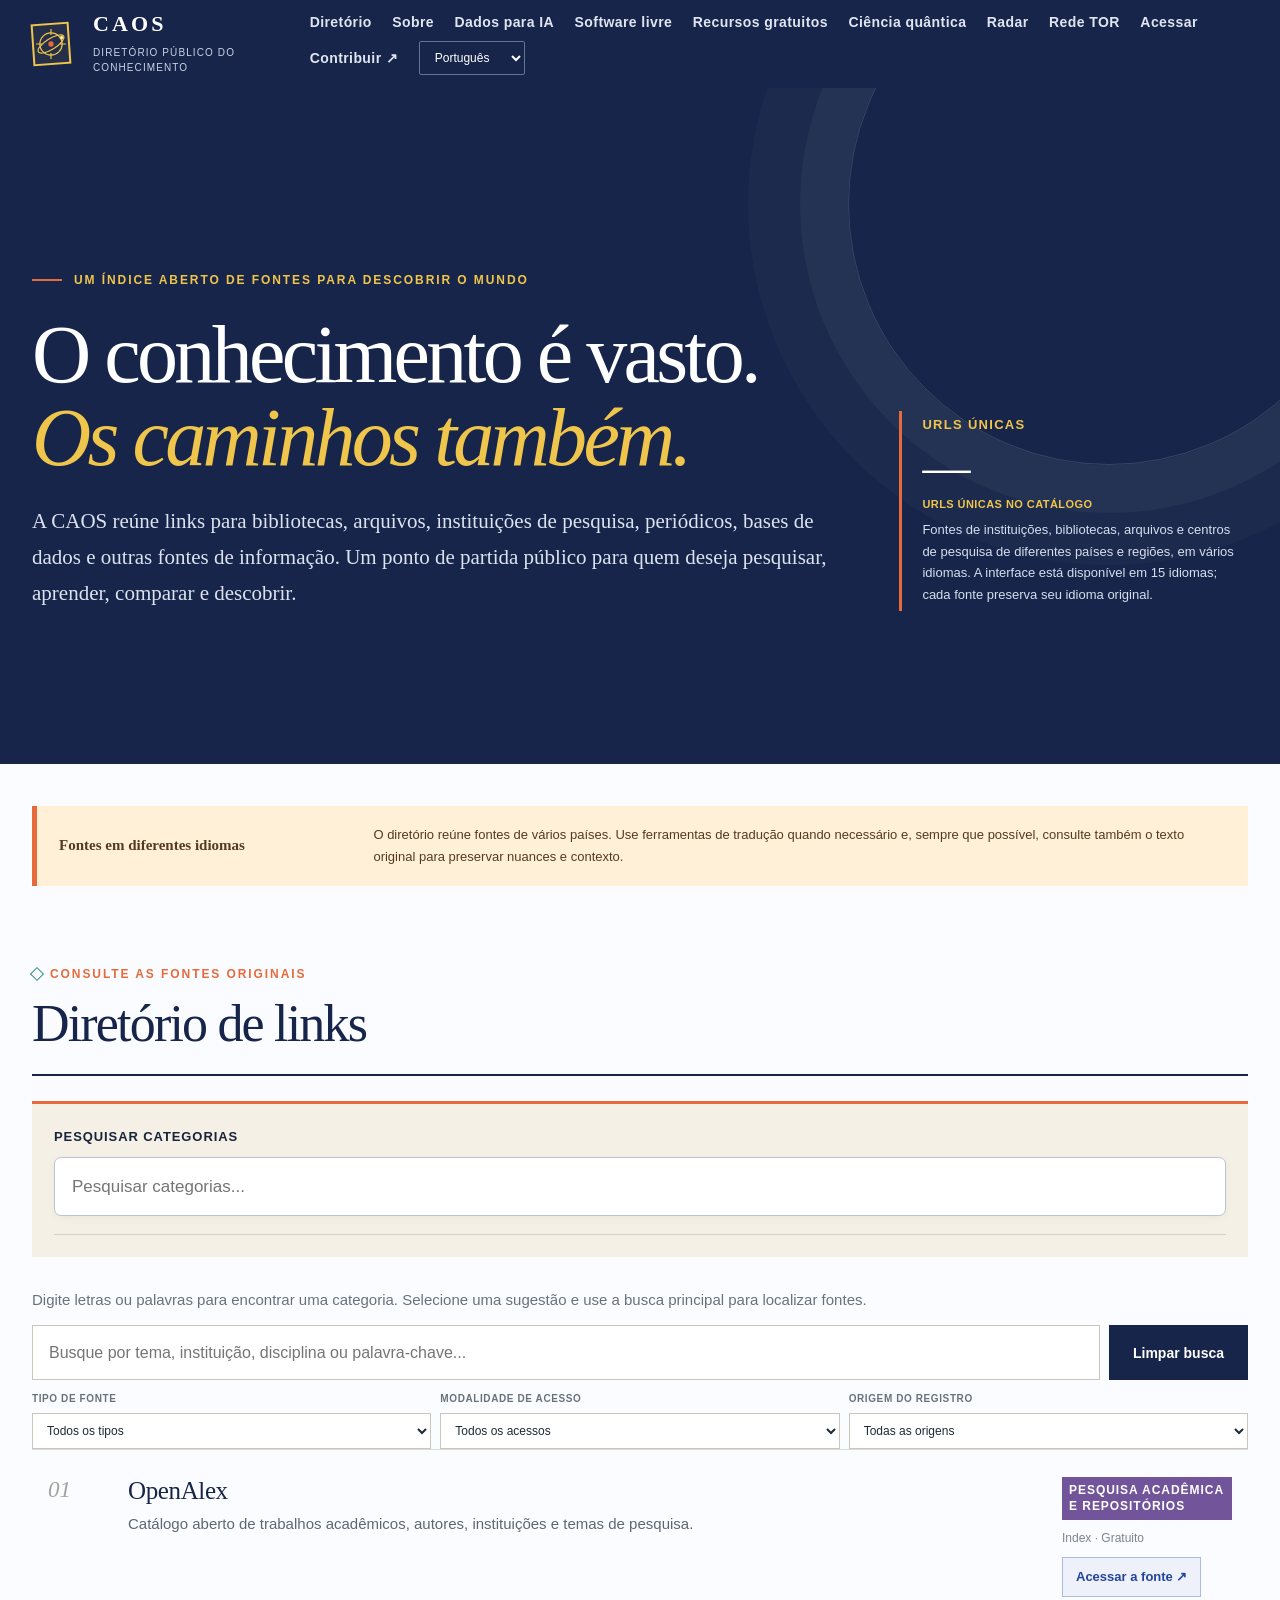
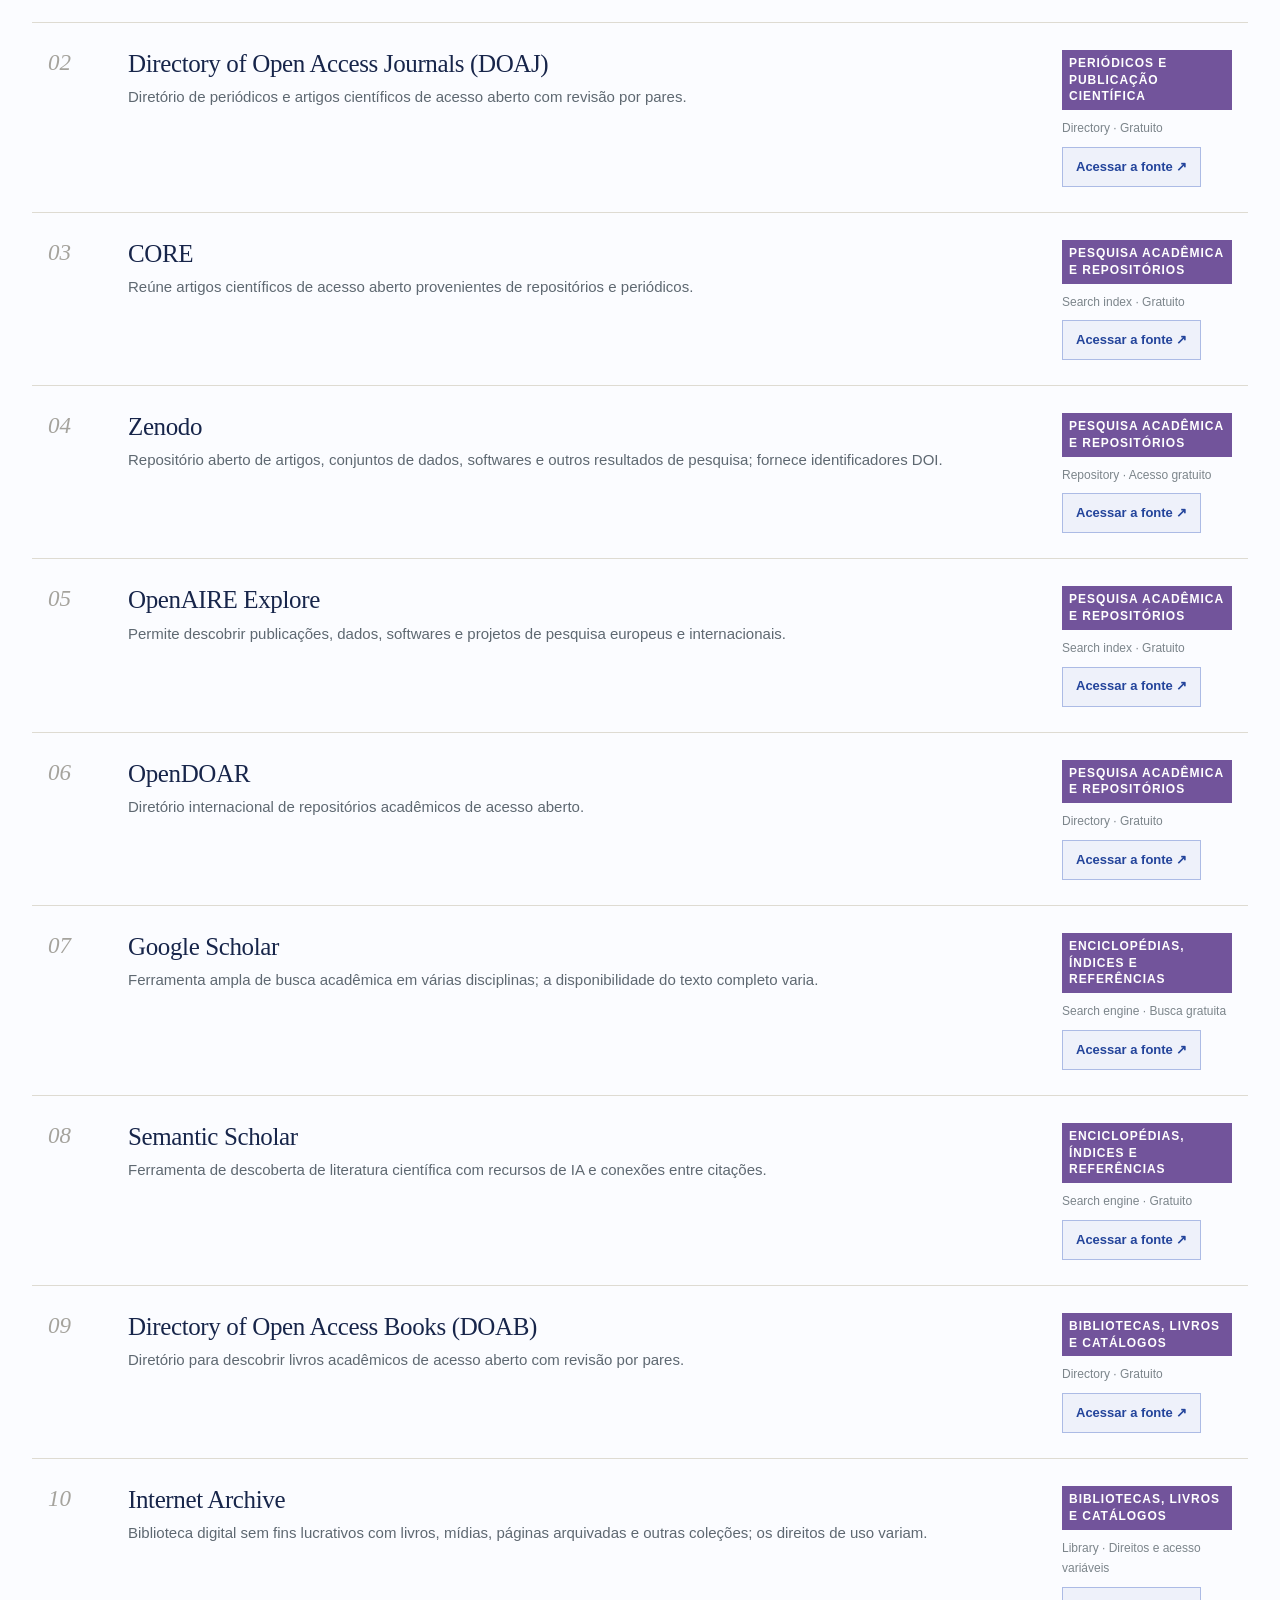
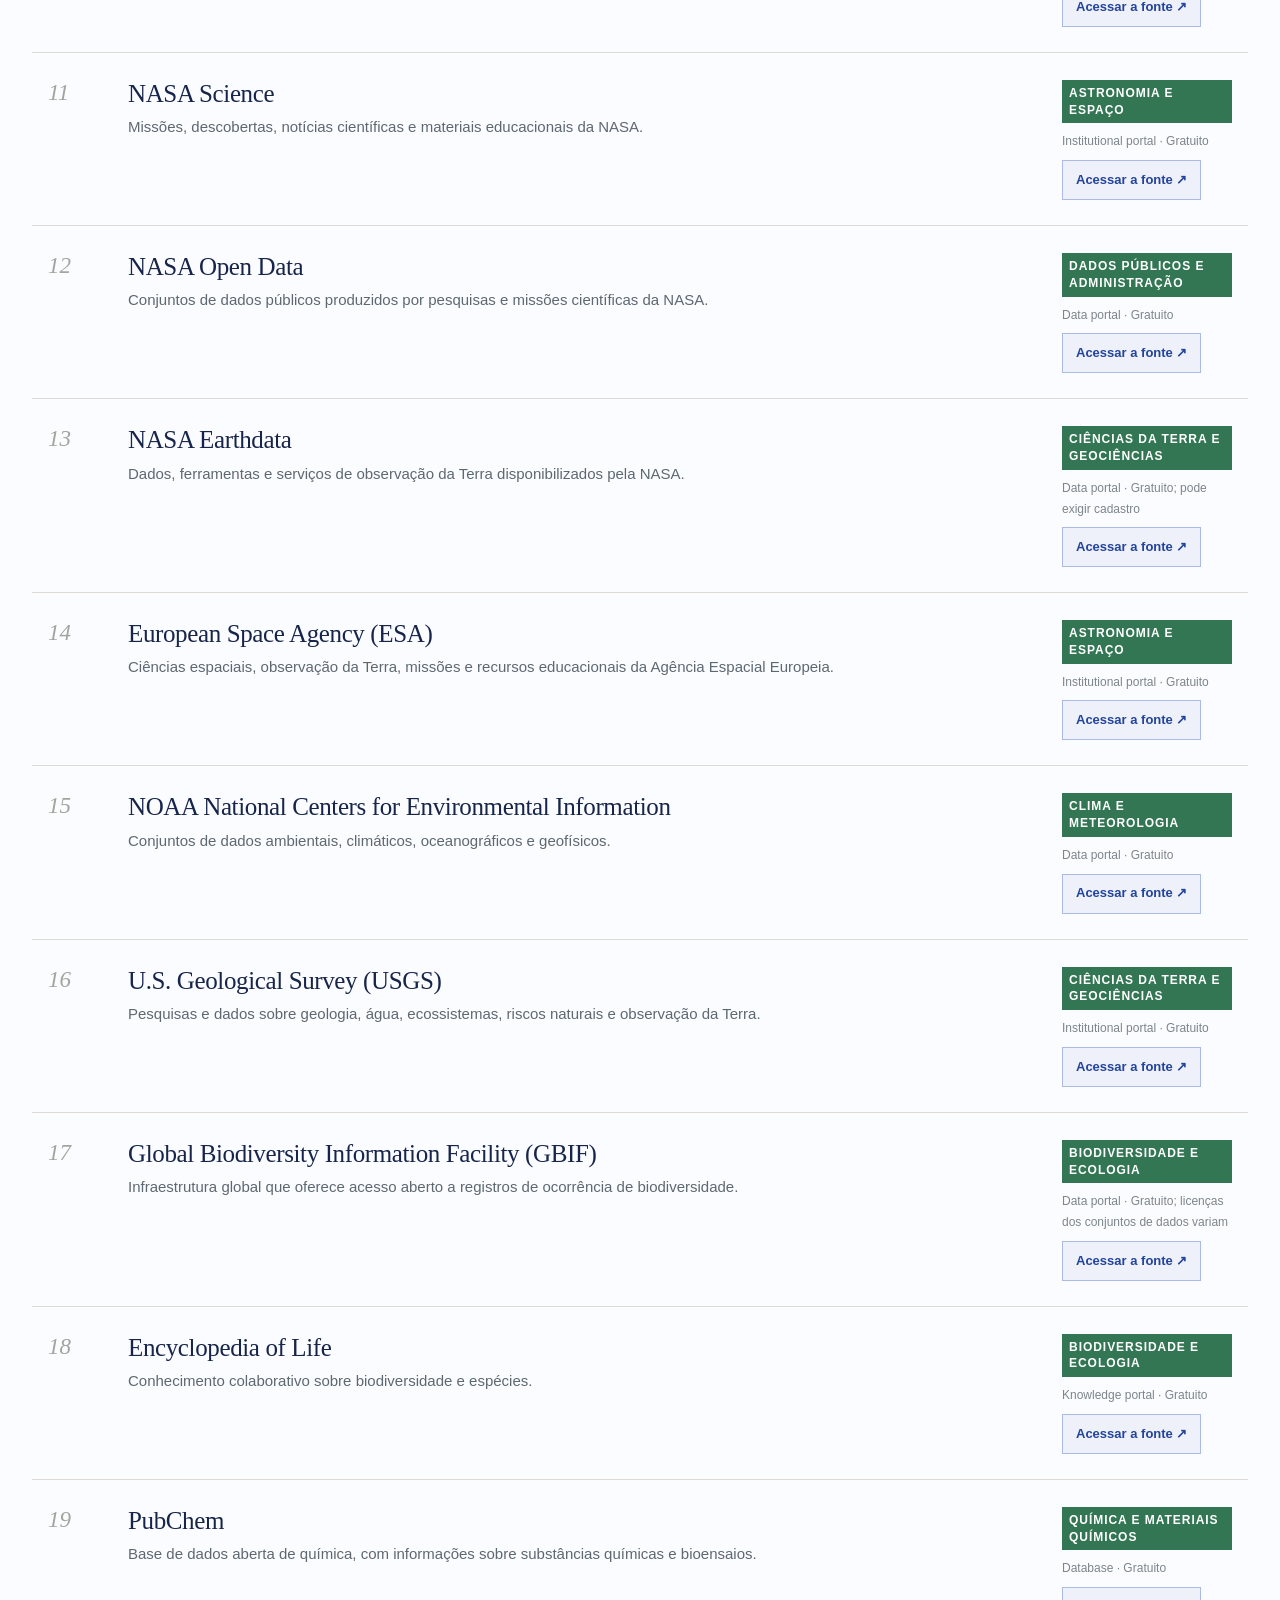
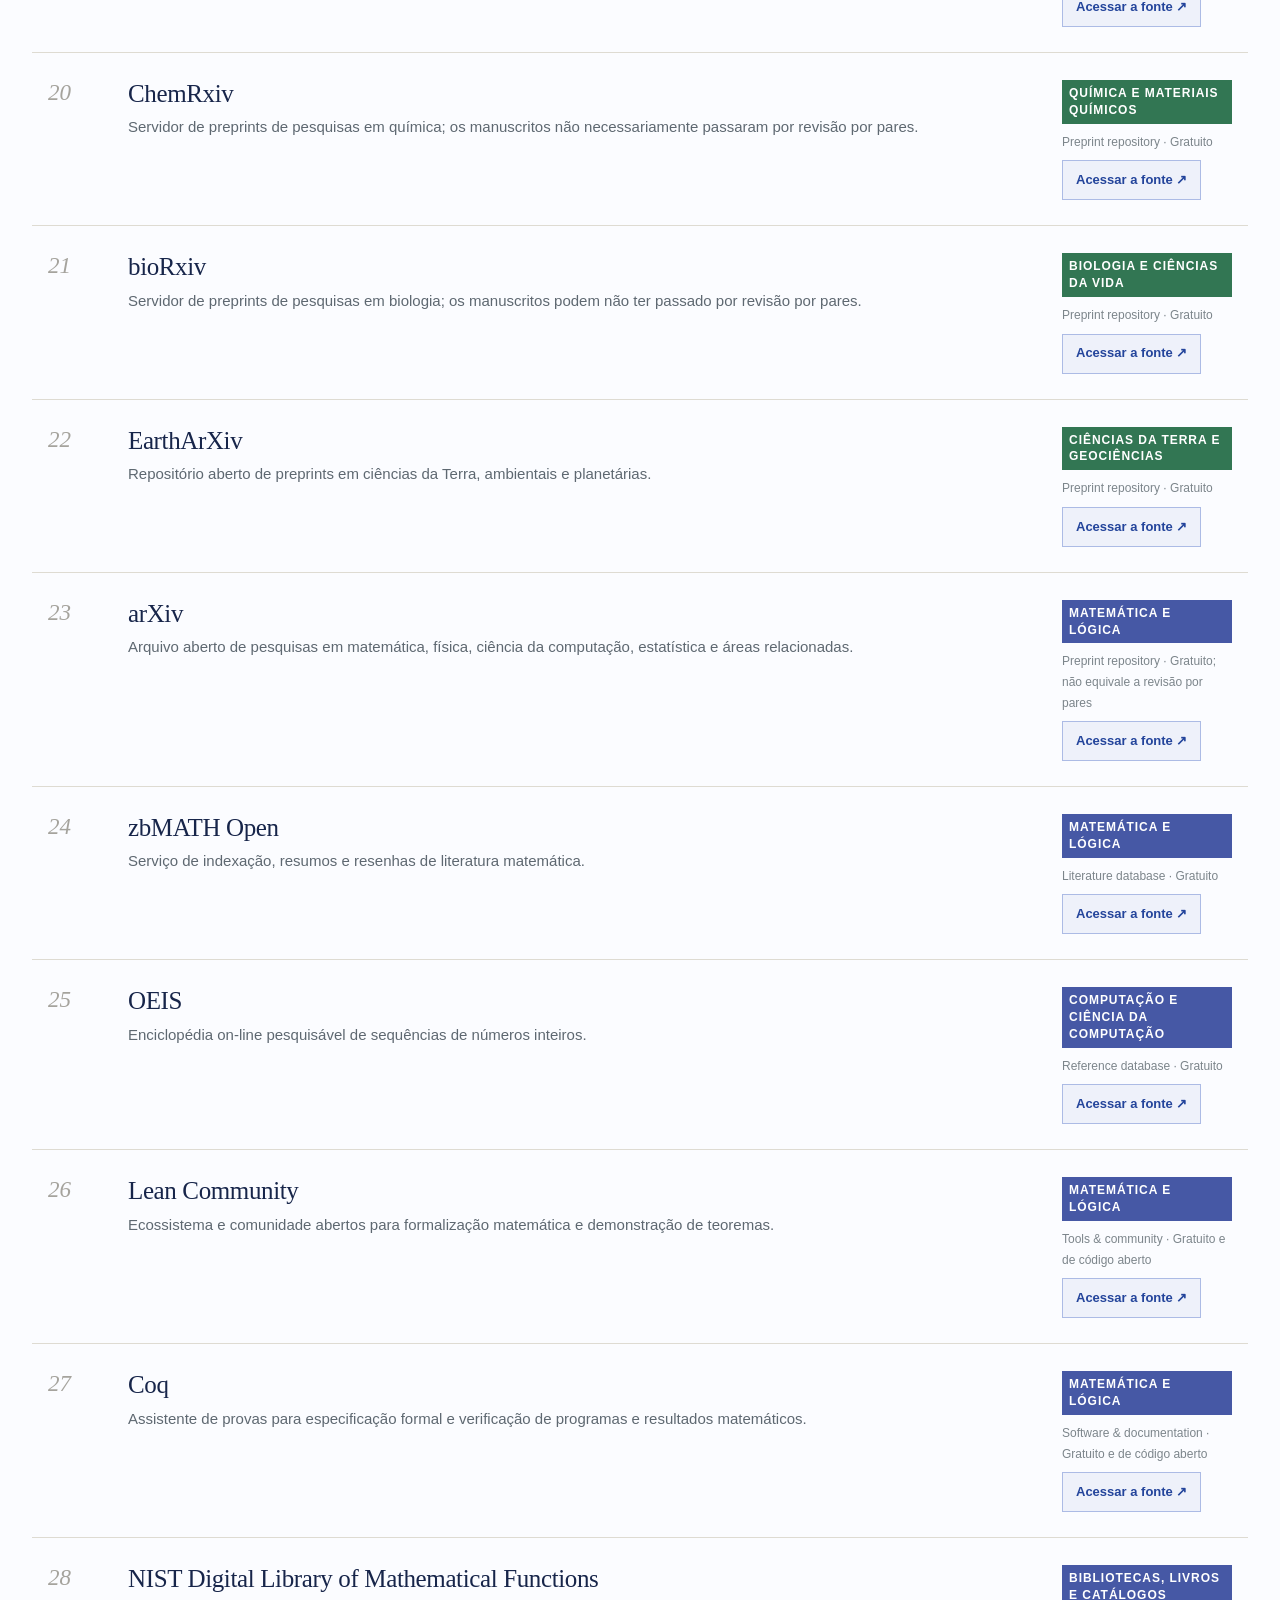
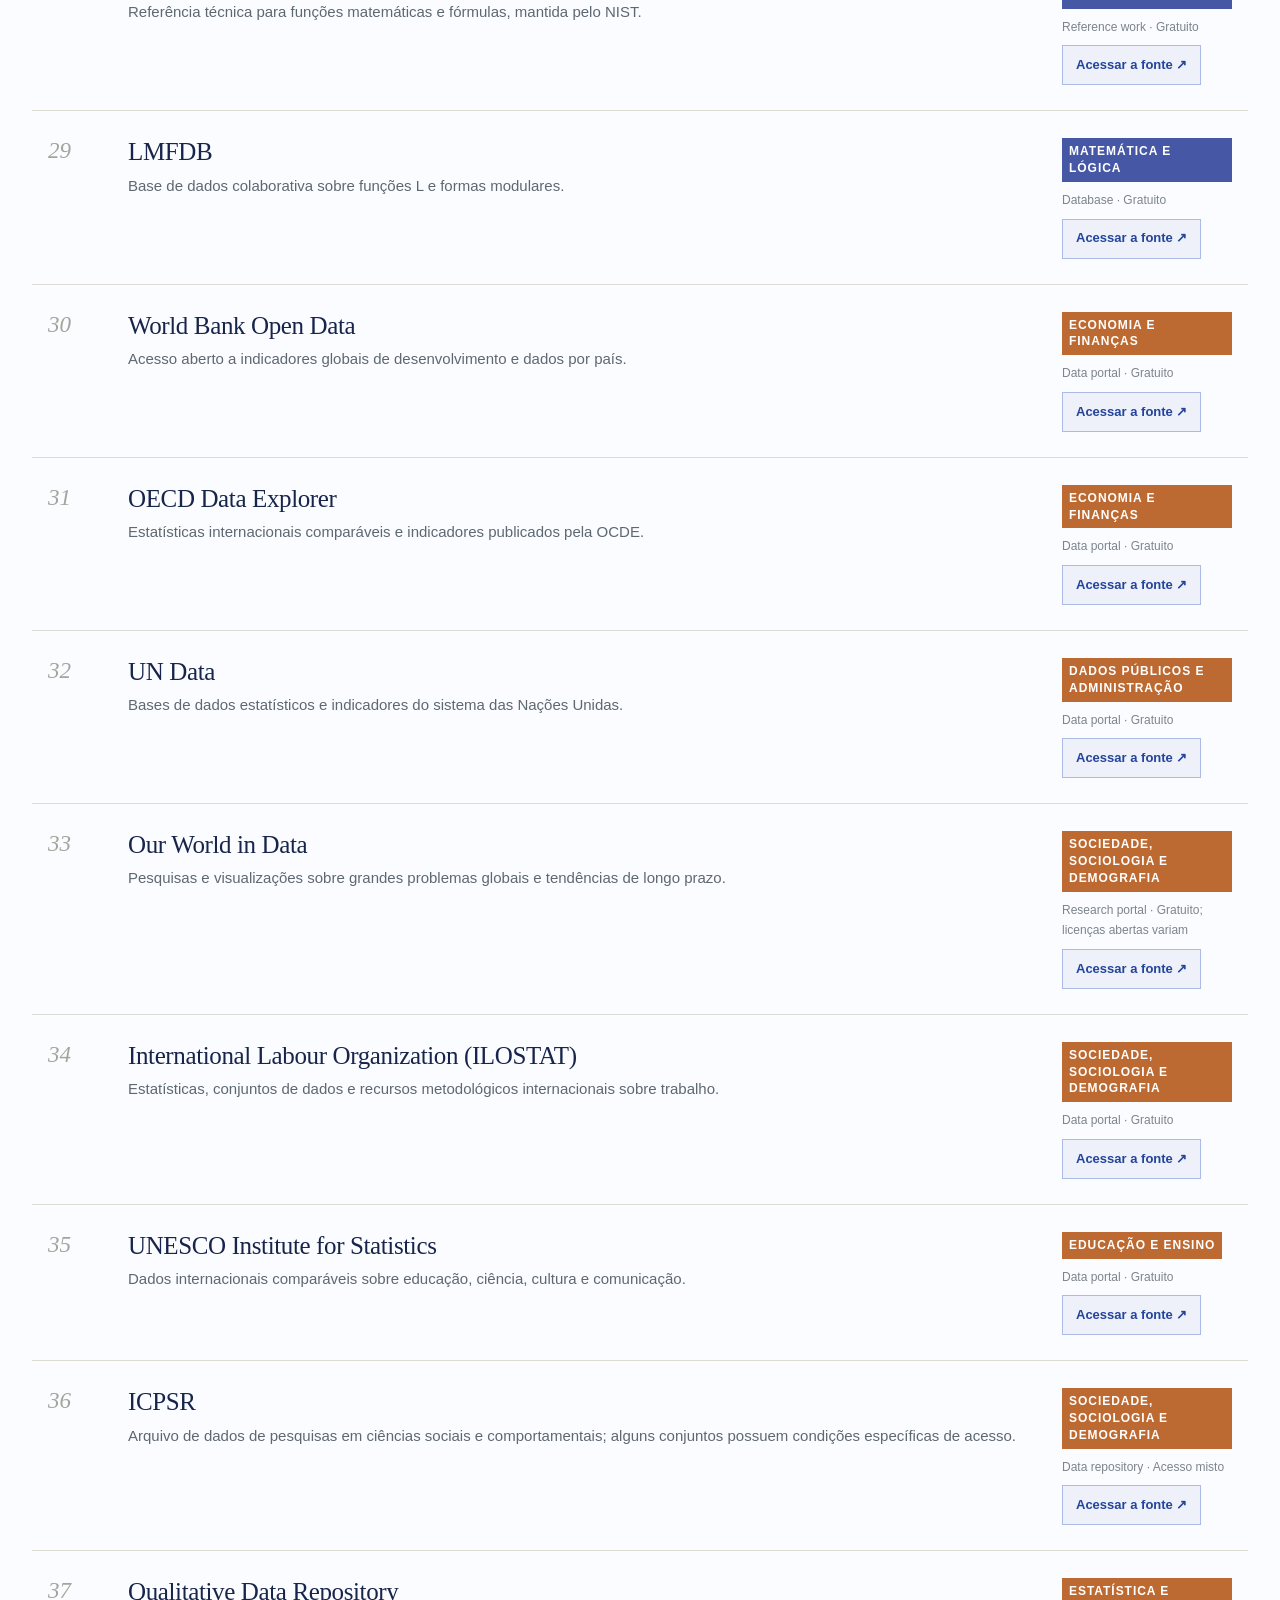
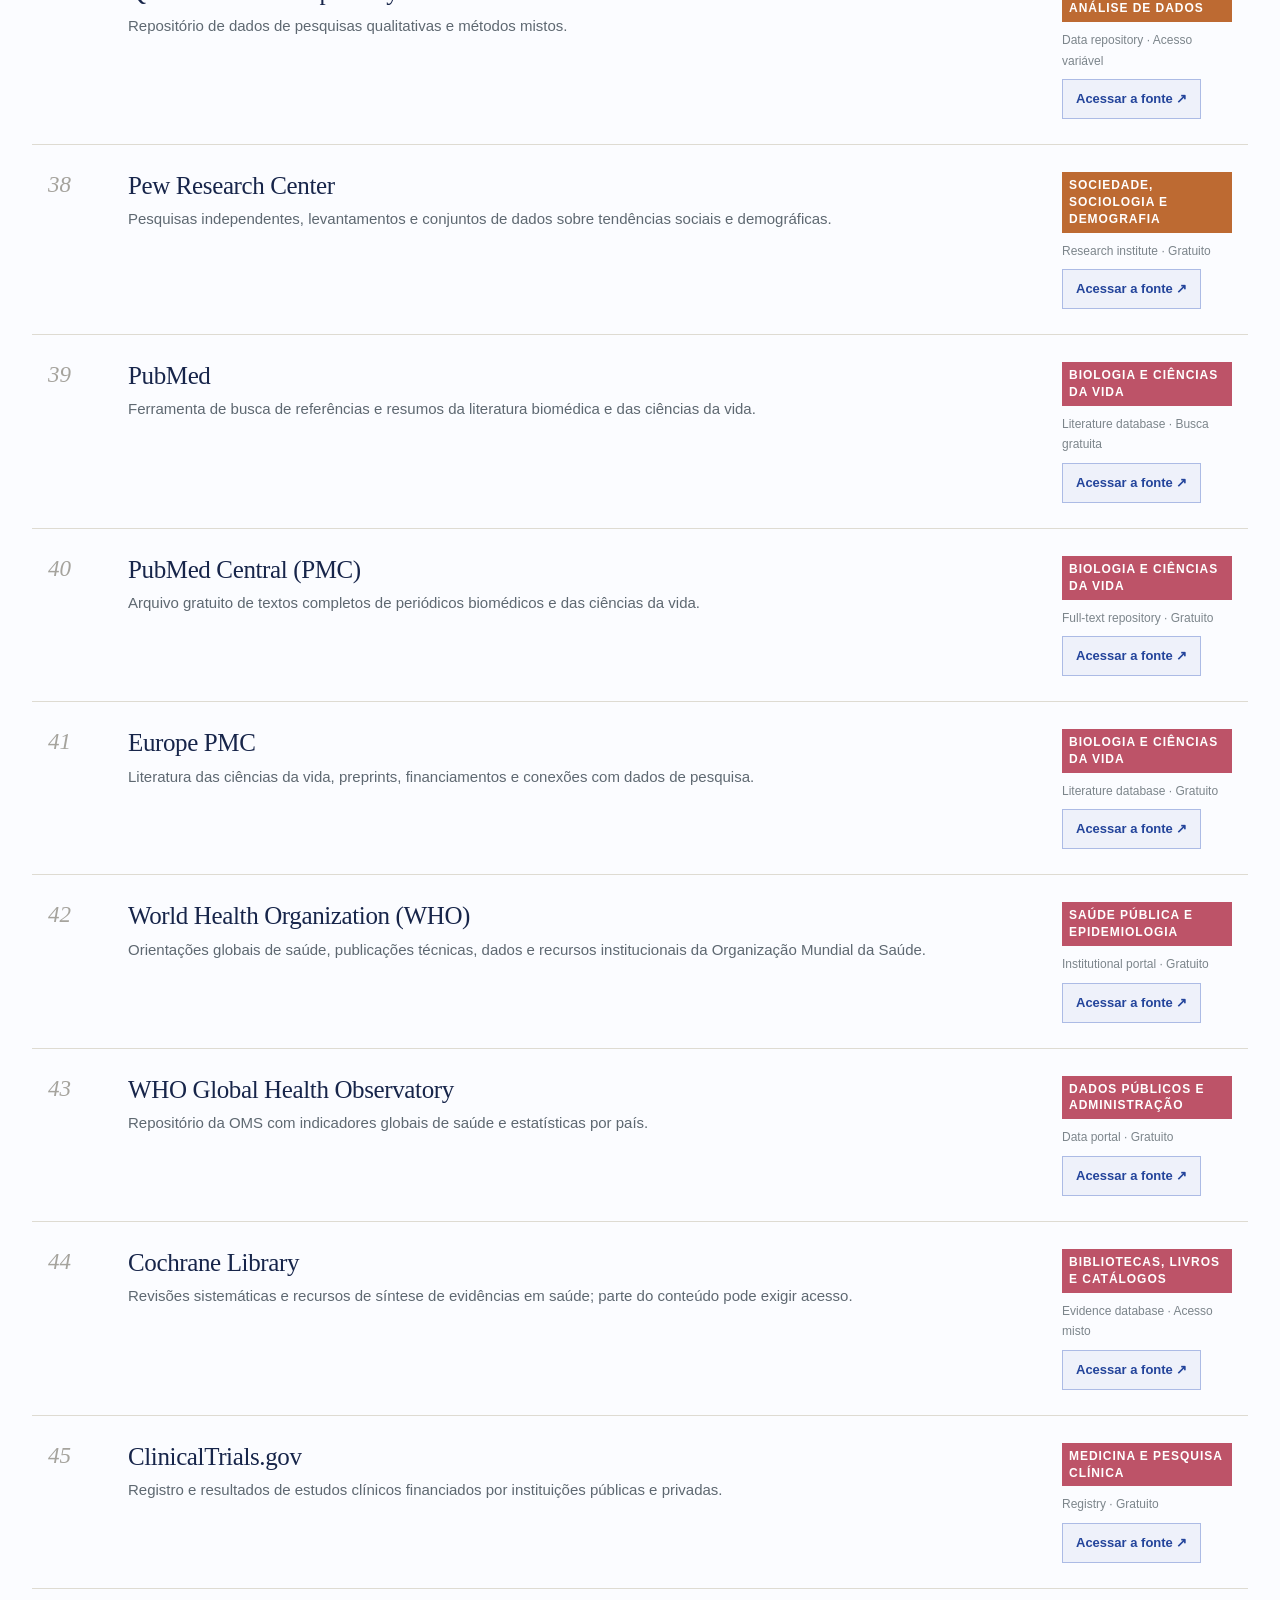
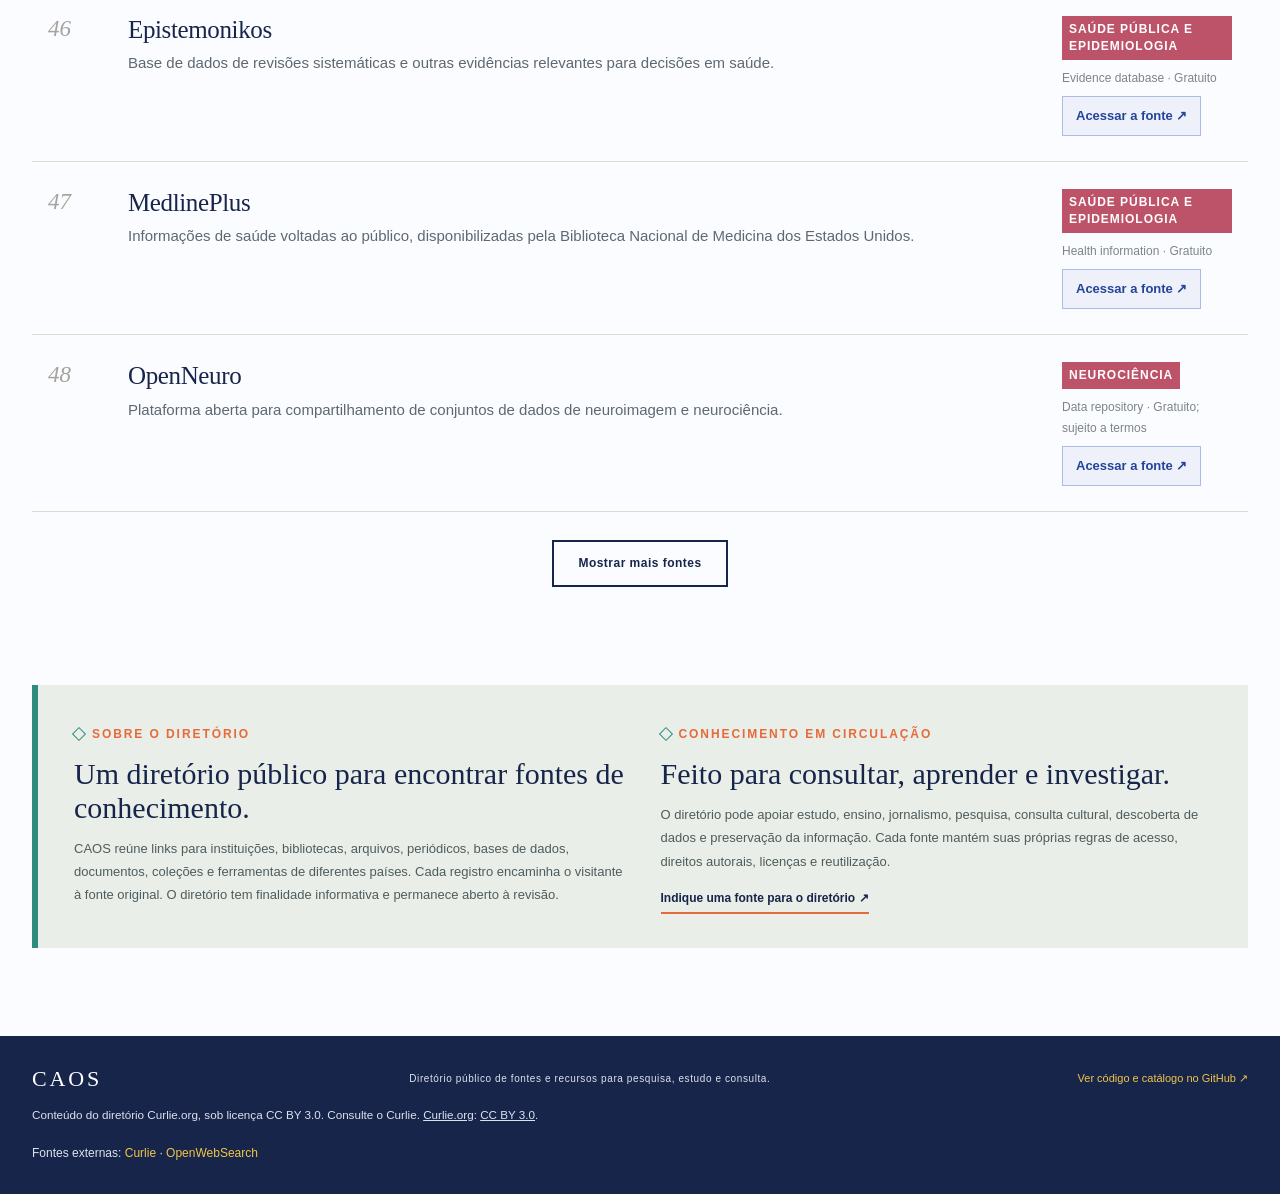
==== commit e926183a: "fix: count unique URLs across the visible public directory" ====
--- a/index.html
+++ b/index.html
@@ -256,9 +256,10 @@
   }
  }
  all=[...base,...(extra.resources||[]),...(wikidata.resources||[])];
+ const normalizeDirectoryUrl=value=>{try{const u=new URL(String(value||"").trim());if(!["http:","https:"].includes(u.protocol)||u.username||u.password)return "";const host=u.hostname.toLowerCase().replace(/^www\./,"");if(["carlosjuniorcj16-code.github.io","localhost","127.0.0.1"].includes(host)||!host.includes("."))return "";u.hostname=host;u.hash="";const path=u.pathname.replace(/\/+$/,"")||"/";return u.protocol+"//"+u.host+path+u.search}catch{return ""}};
  const seen=new Set();
- all=all.filter(x=>{const key=String(x.url||"").trim().replace(/\/$/,"").toLowerCase();if(!key||seen.has(key))return false;seen.add(key);return true});
- const catalogueUrlCount=stats?.unique_urls_by_catalogue?.main_directory;if(Number.isSafeInteger(catalogueUrlCount)&&catalogueUrlCount>=0)$("heroCount").textContent=catalogueUrlCount.toLocaleString();prepareSearch();fillDiscoveryFilters();$("curlieCredit").hidden=!all.some(x=>x.source==="Curlie");render();
+ all=all.filter(x=>{const key=normalizeDirectoryUrl(x.url);if(!key||seen.has(key))return false;seen.add(key);return true});
+ const catalogueUrlCount=stats?.unique_urls_by_catalogue?.public_directory;if(Number.isSafeInteger(catalogueUrlCount)&&catalogueUrlCount>=0)$("heroCount").textContent=catalogueUrlCount.toLocaleString();prepareSearch();fillDiscoveryFilters();$("curlieCredit").hidden=!all.some(x=>x.source==="Curlie");render();
 }).catch(error=>{$("resources").innerHTML='<div class="empty">O catálogo não pôde ser carregado. Verifique a conexão e tente novamente.</div>';console.error(error)});
 setLanguage("pt");
 </script><script>
